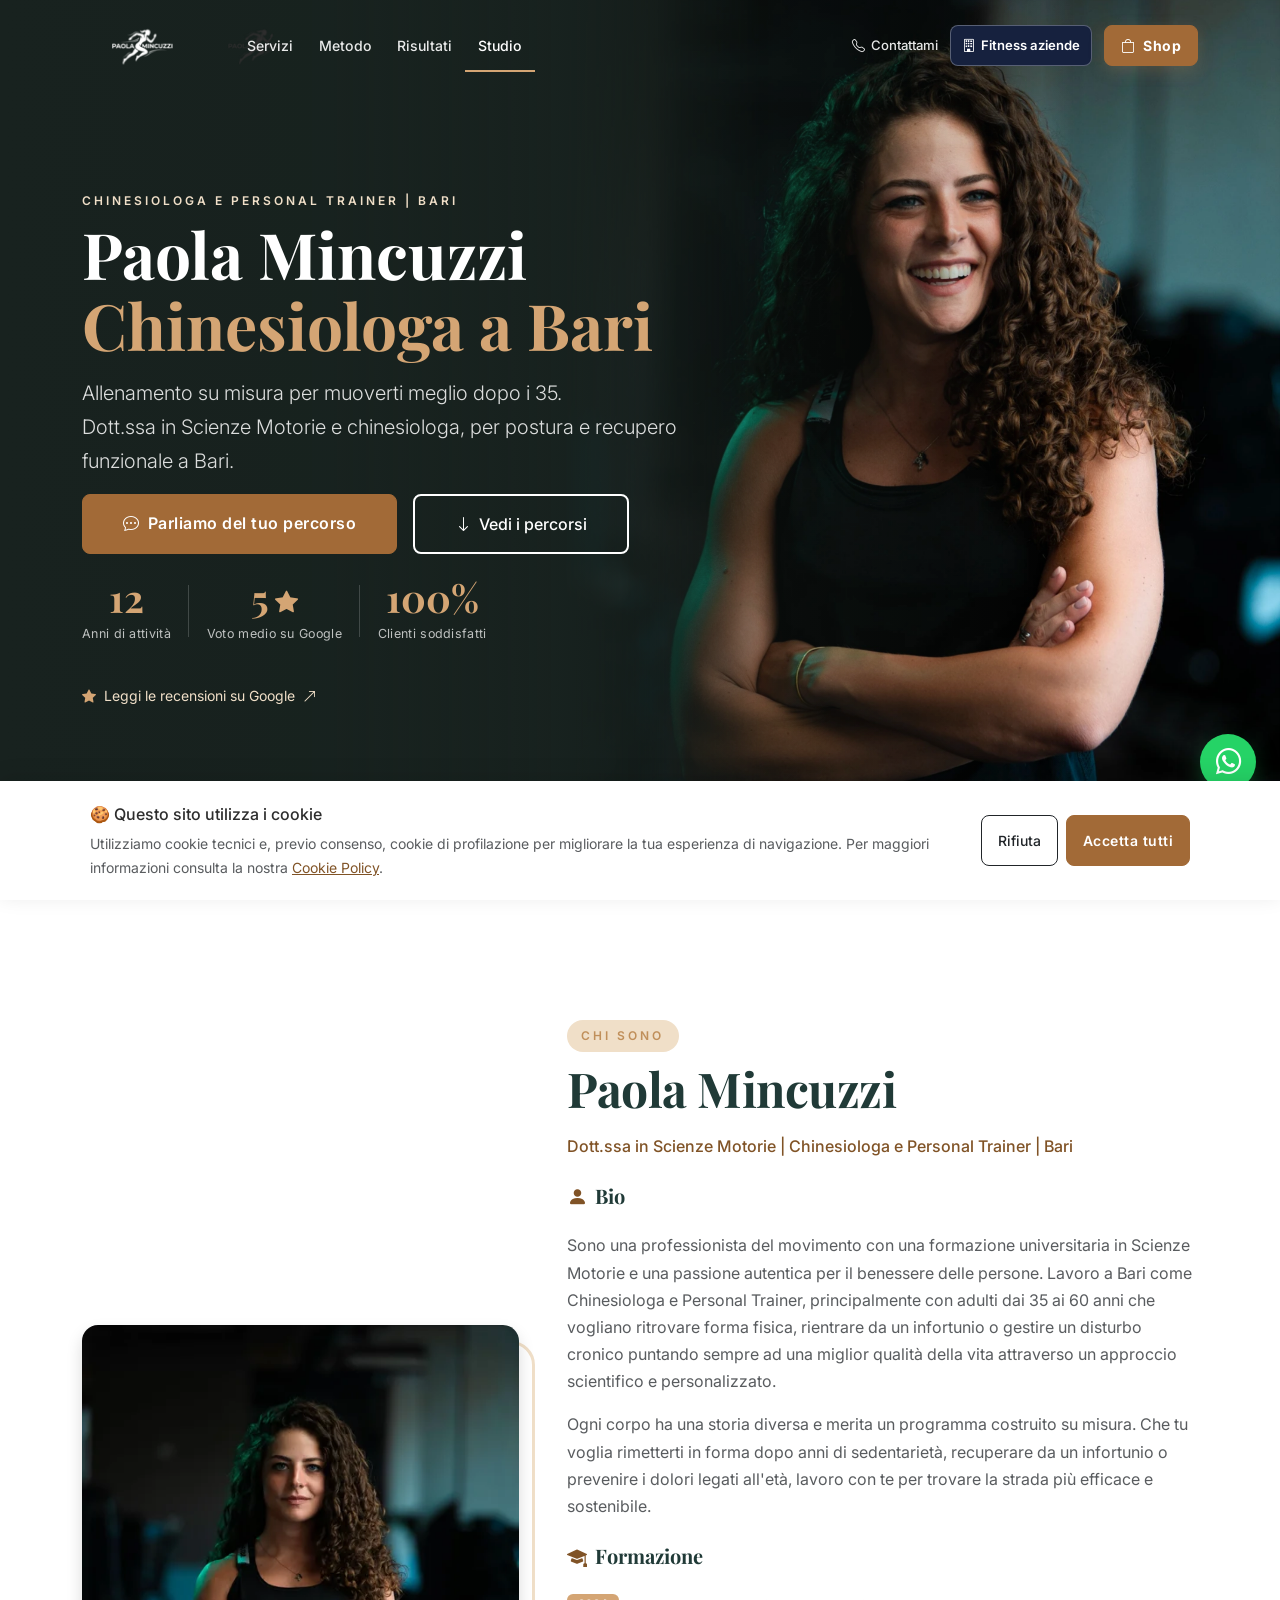
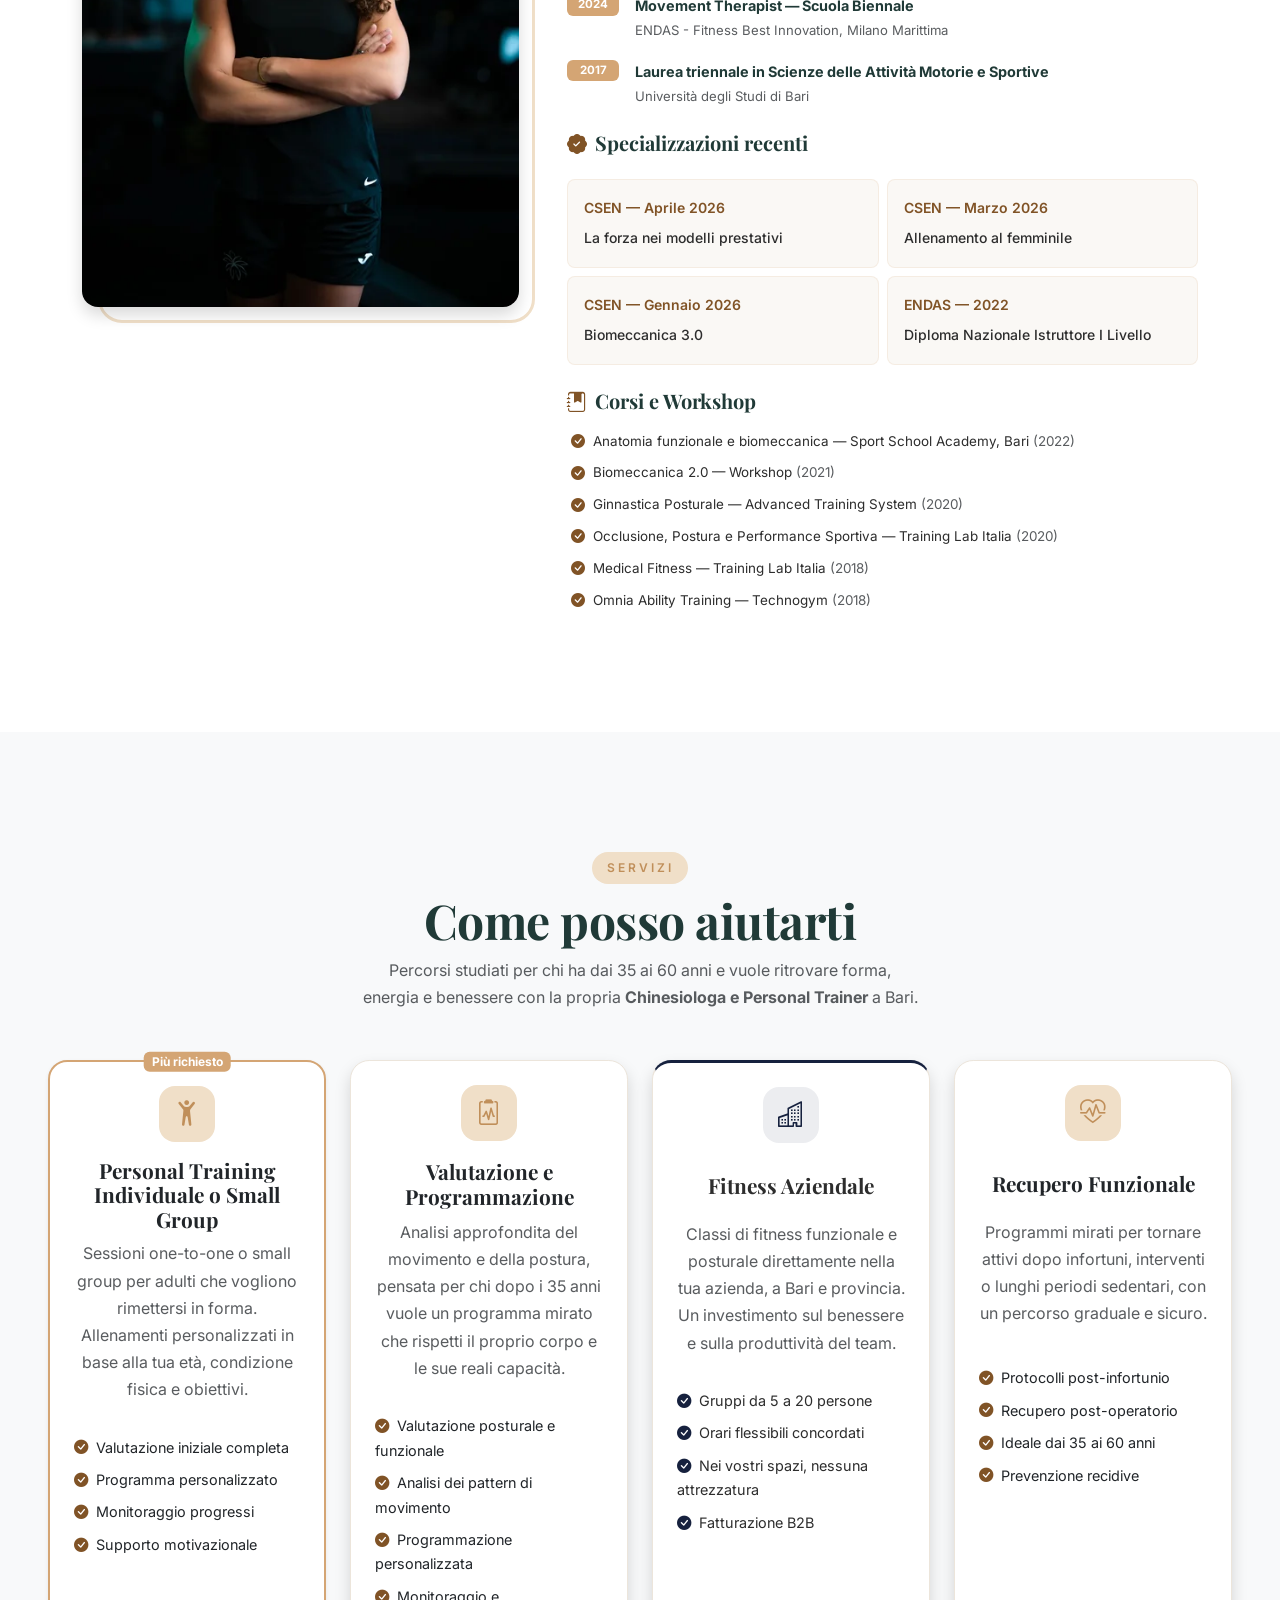
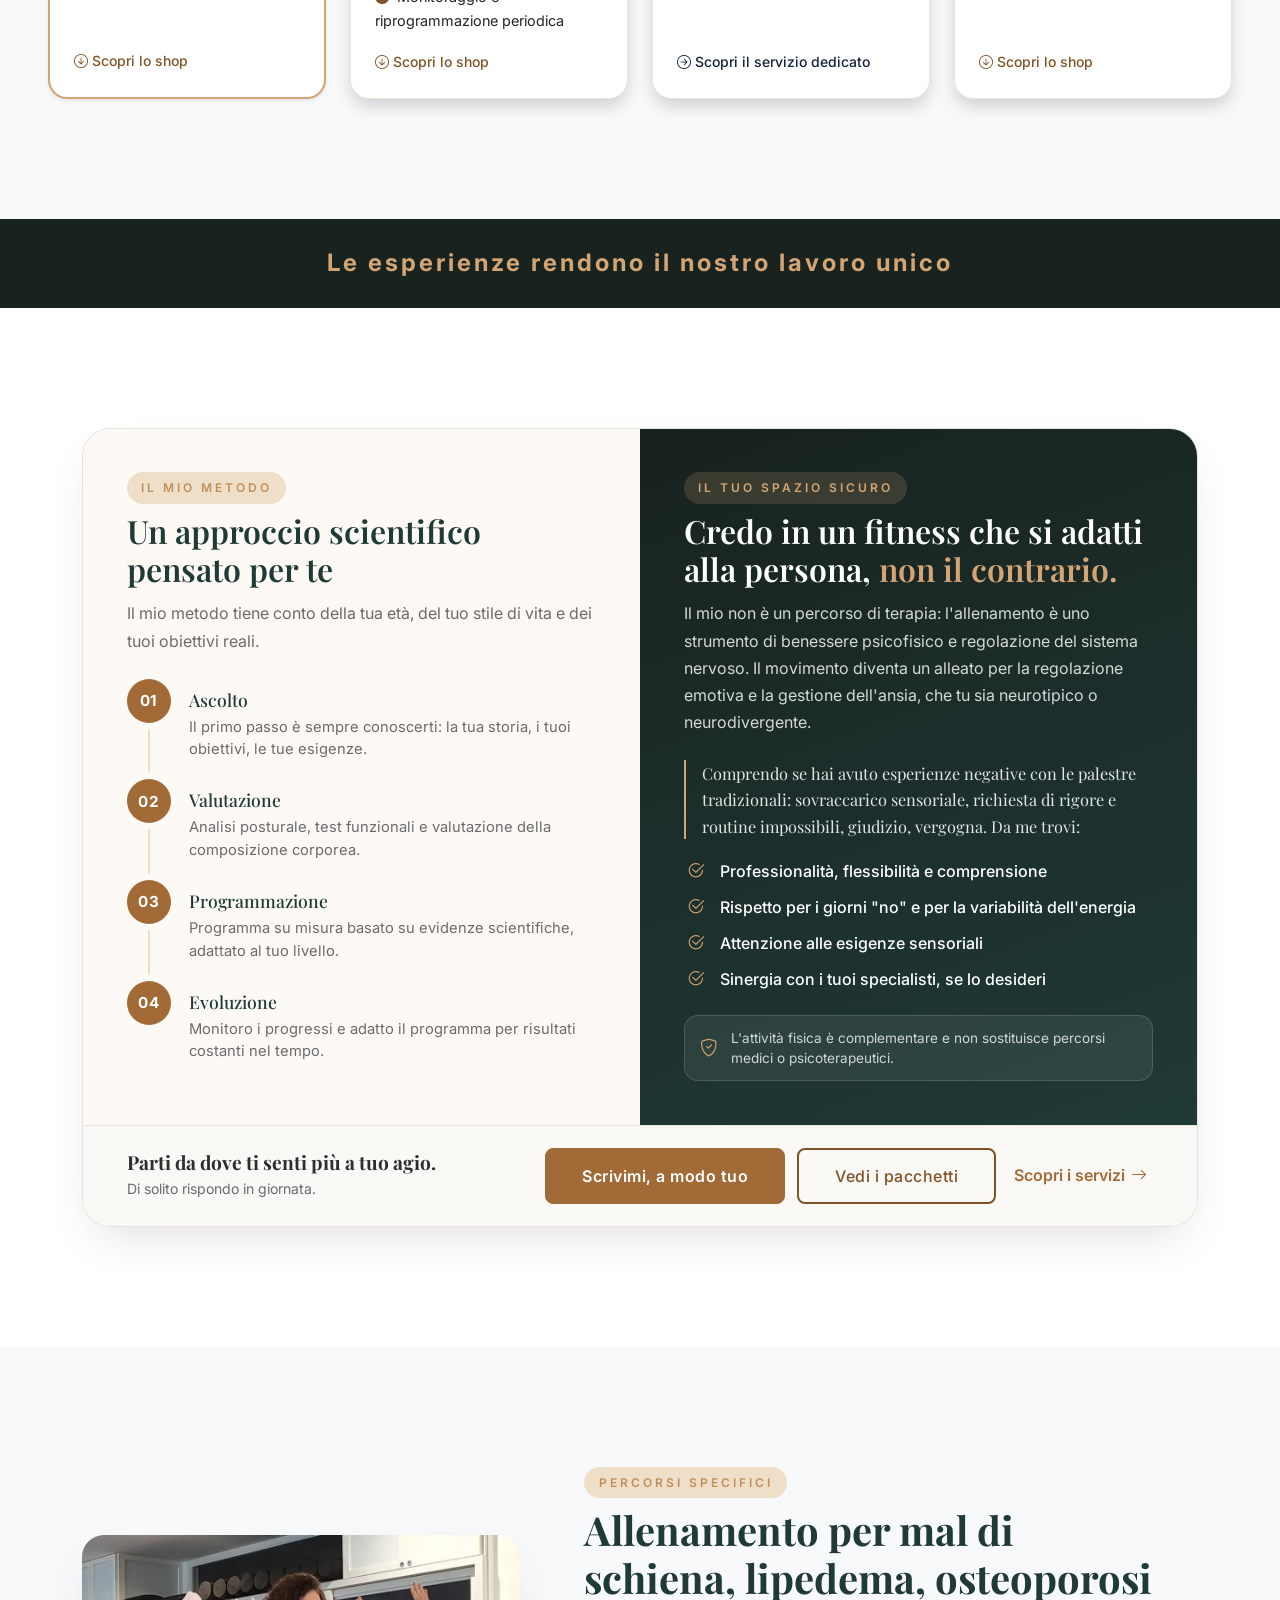
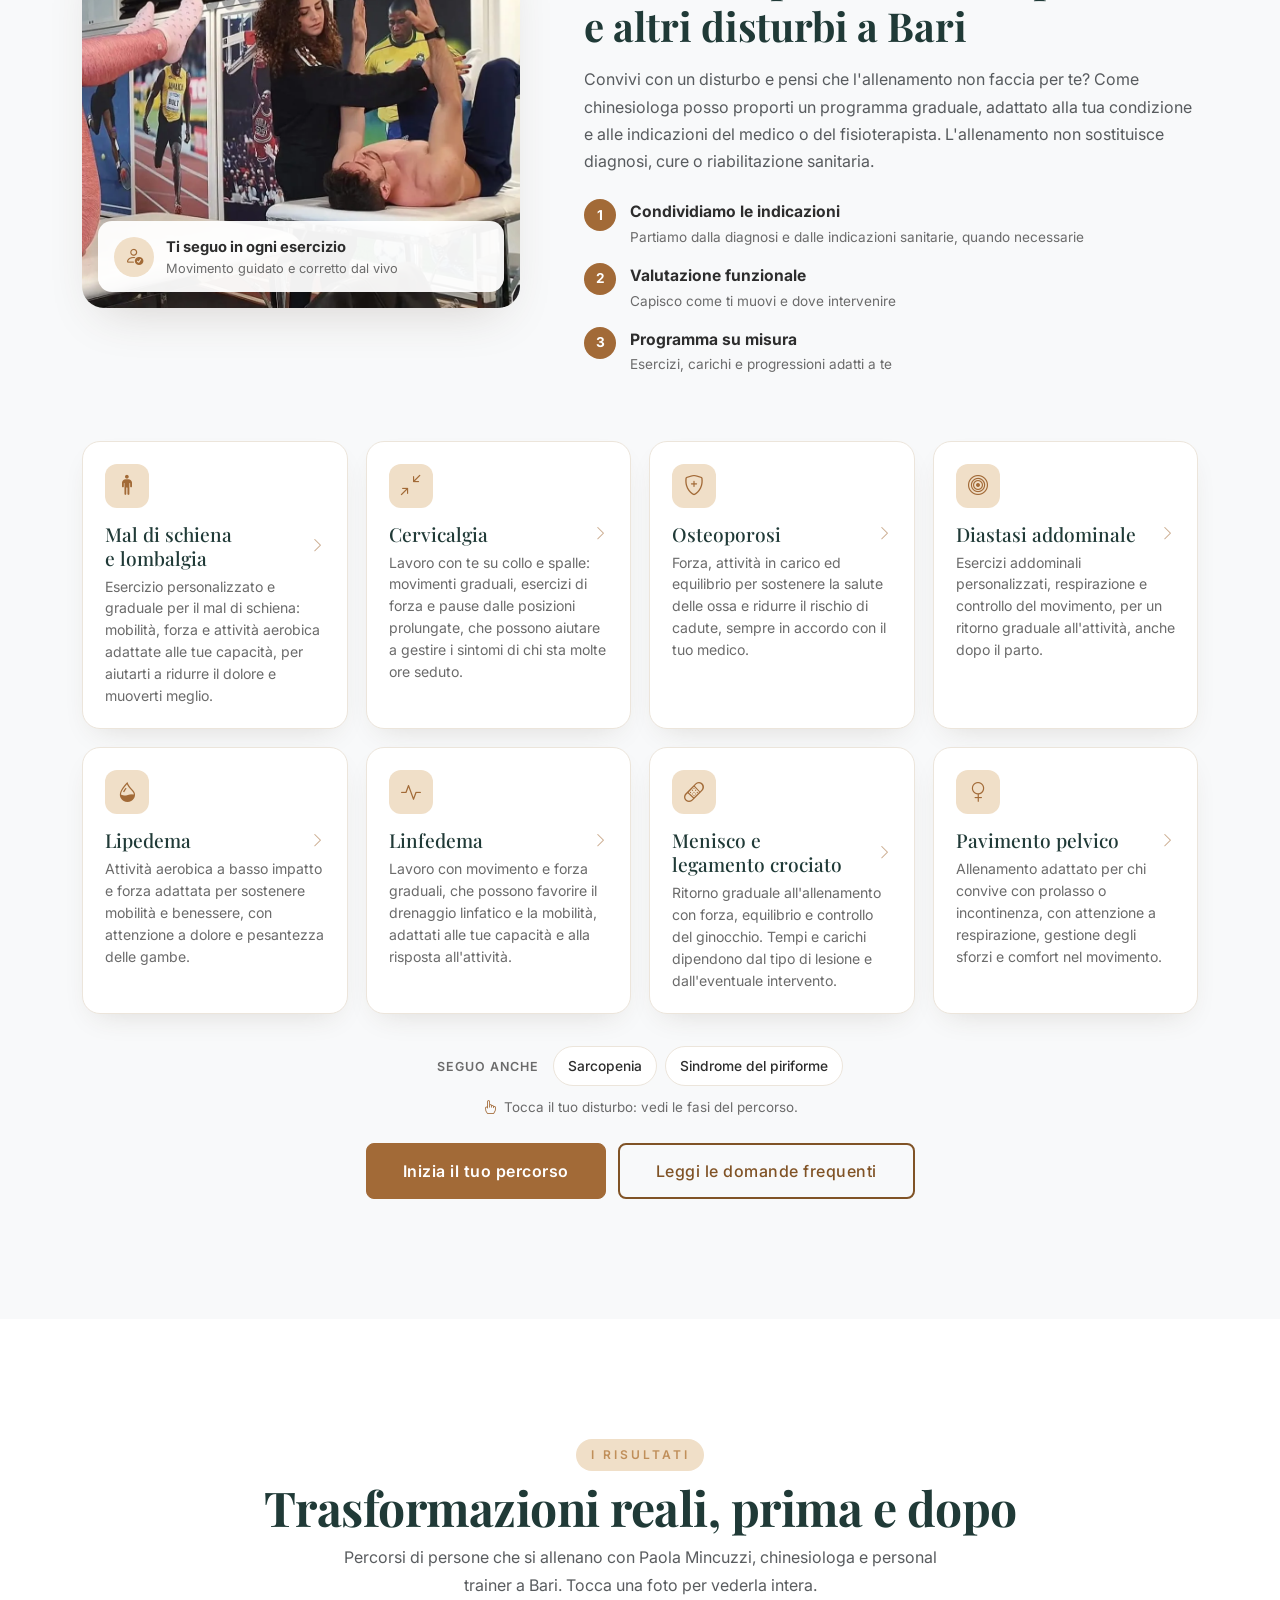
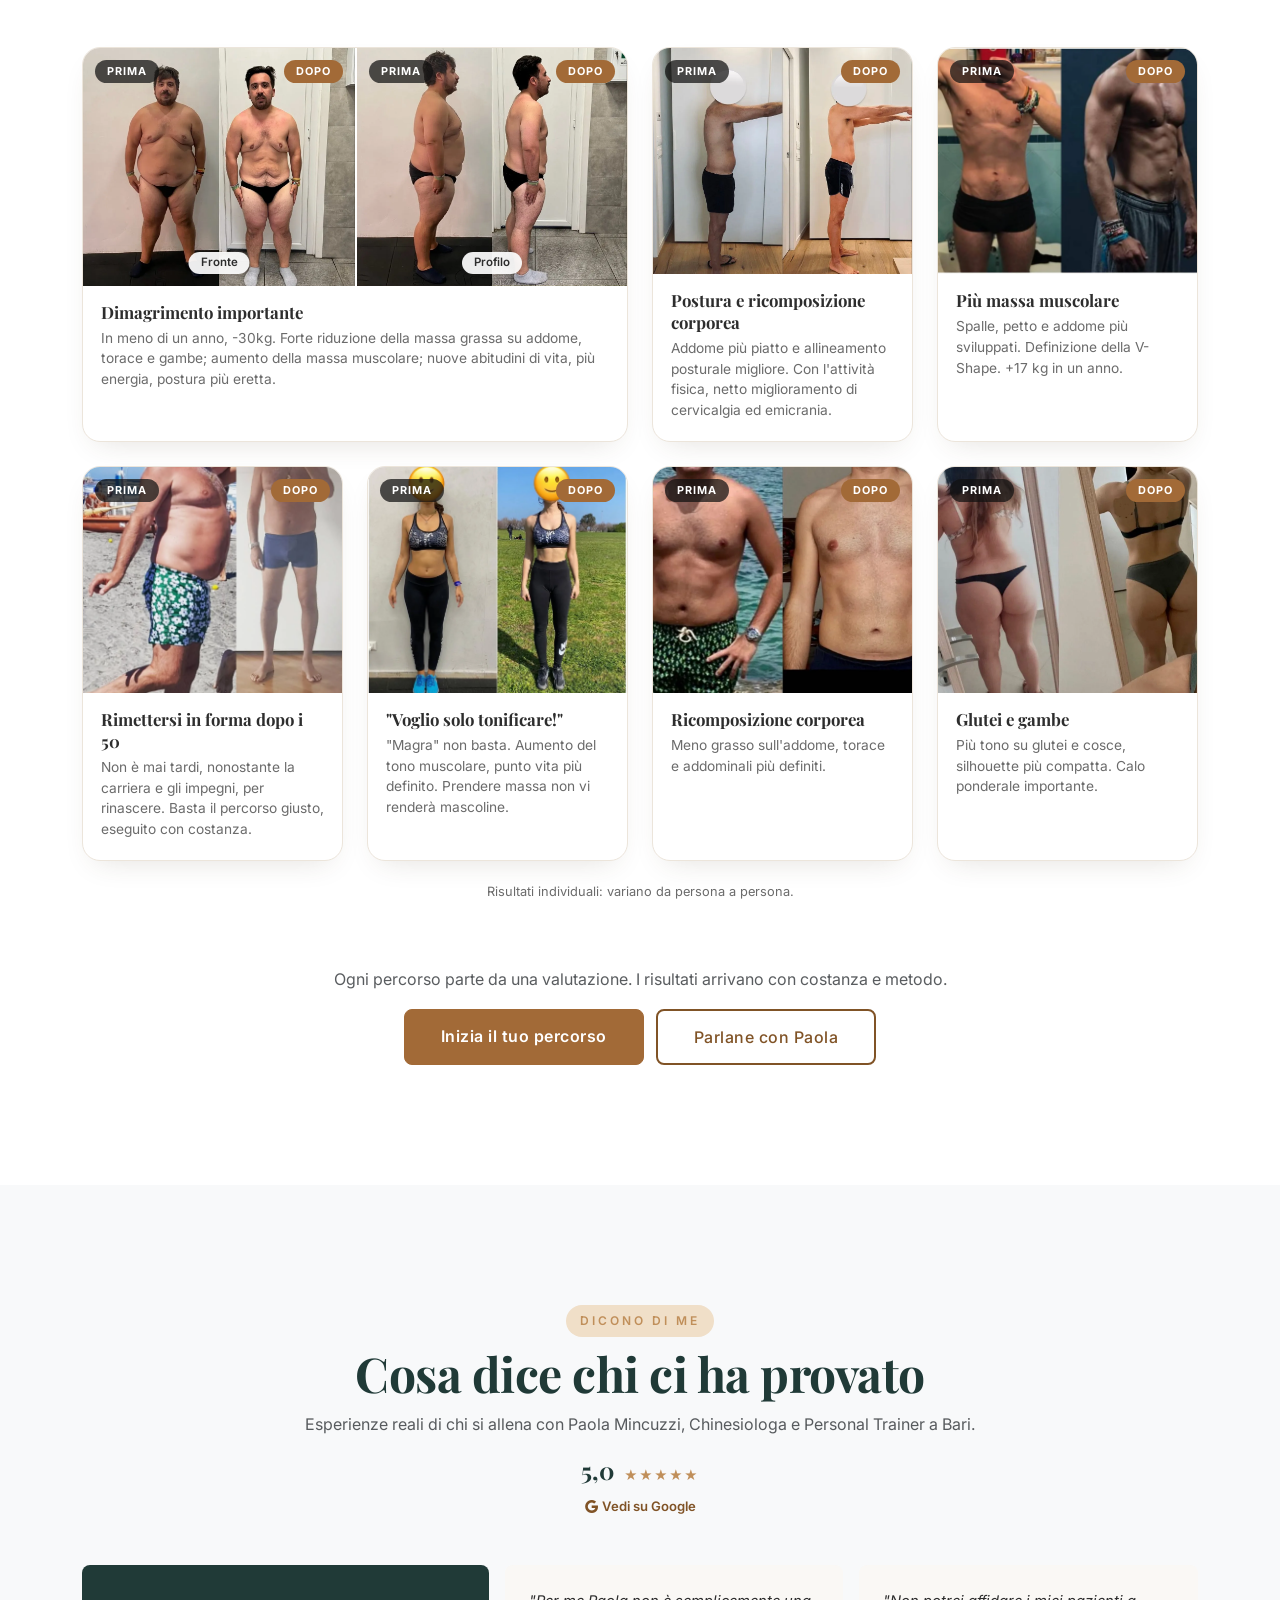
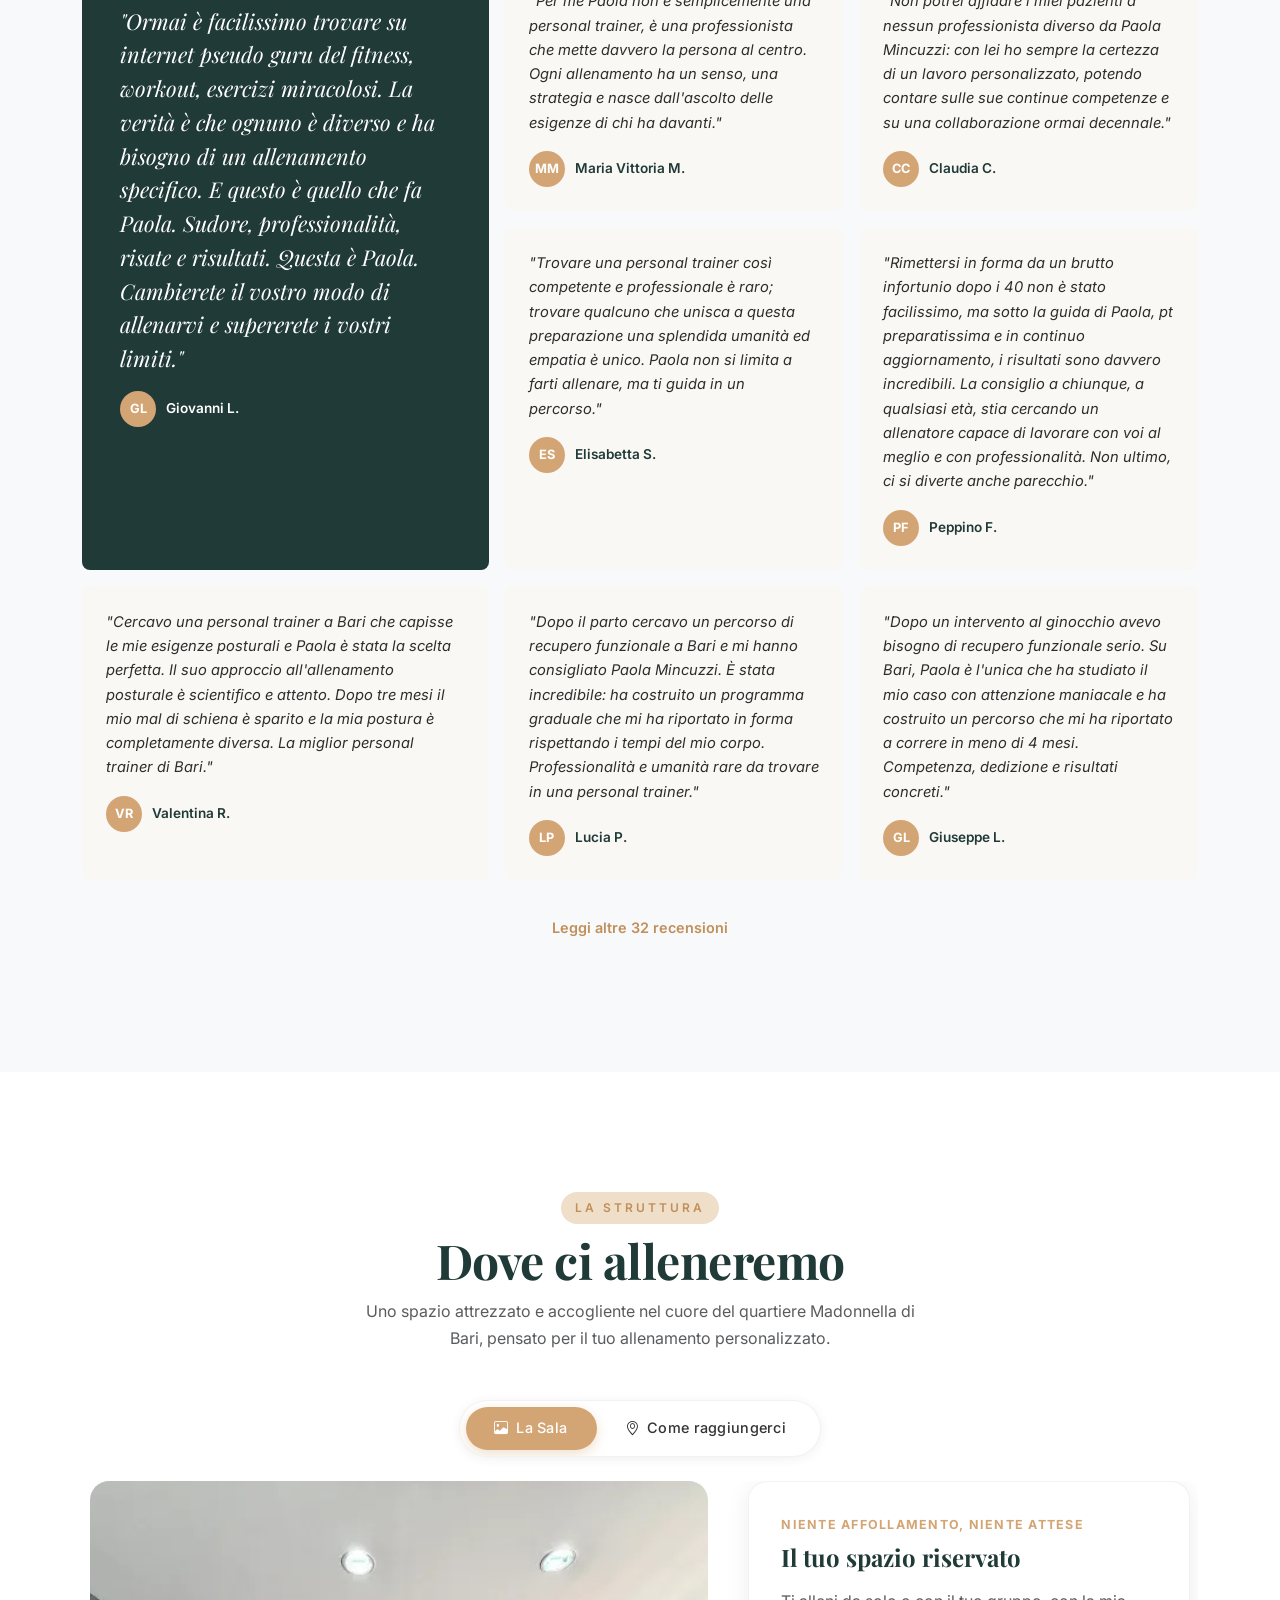
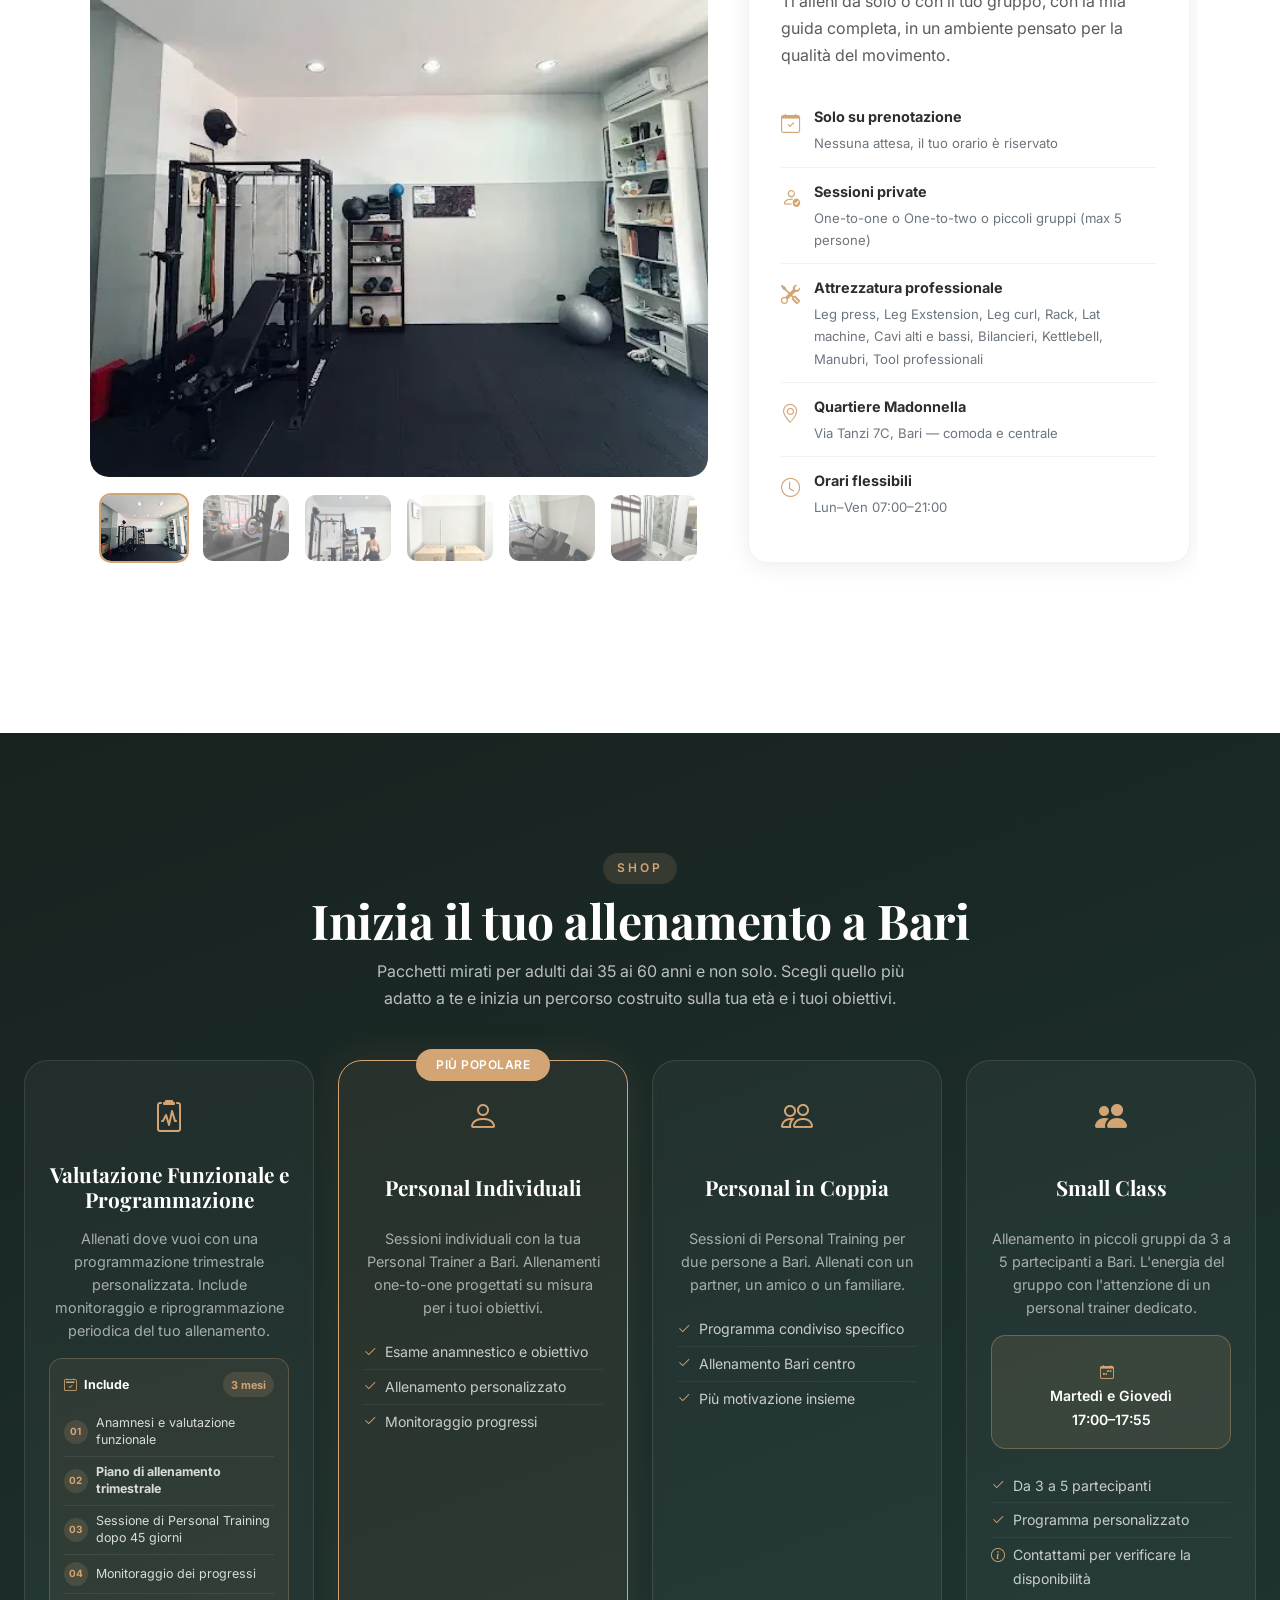
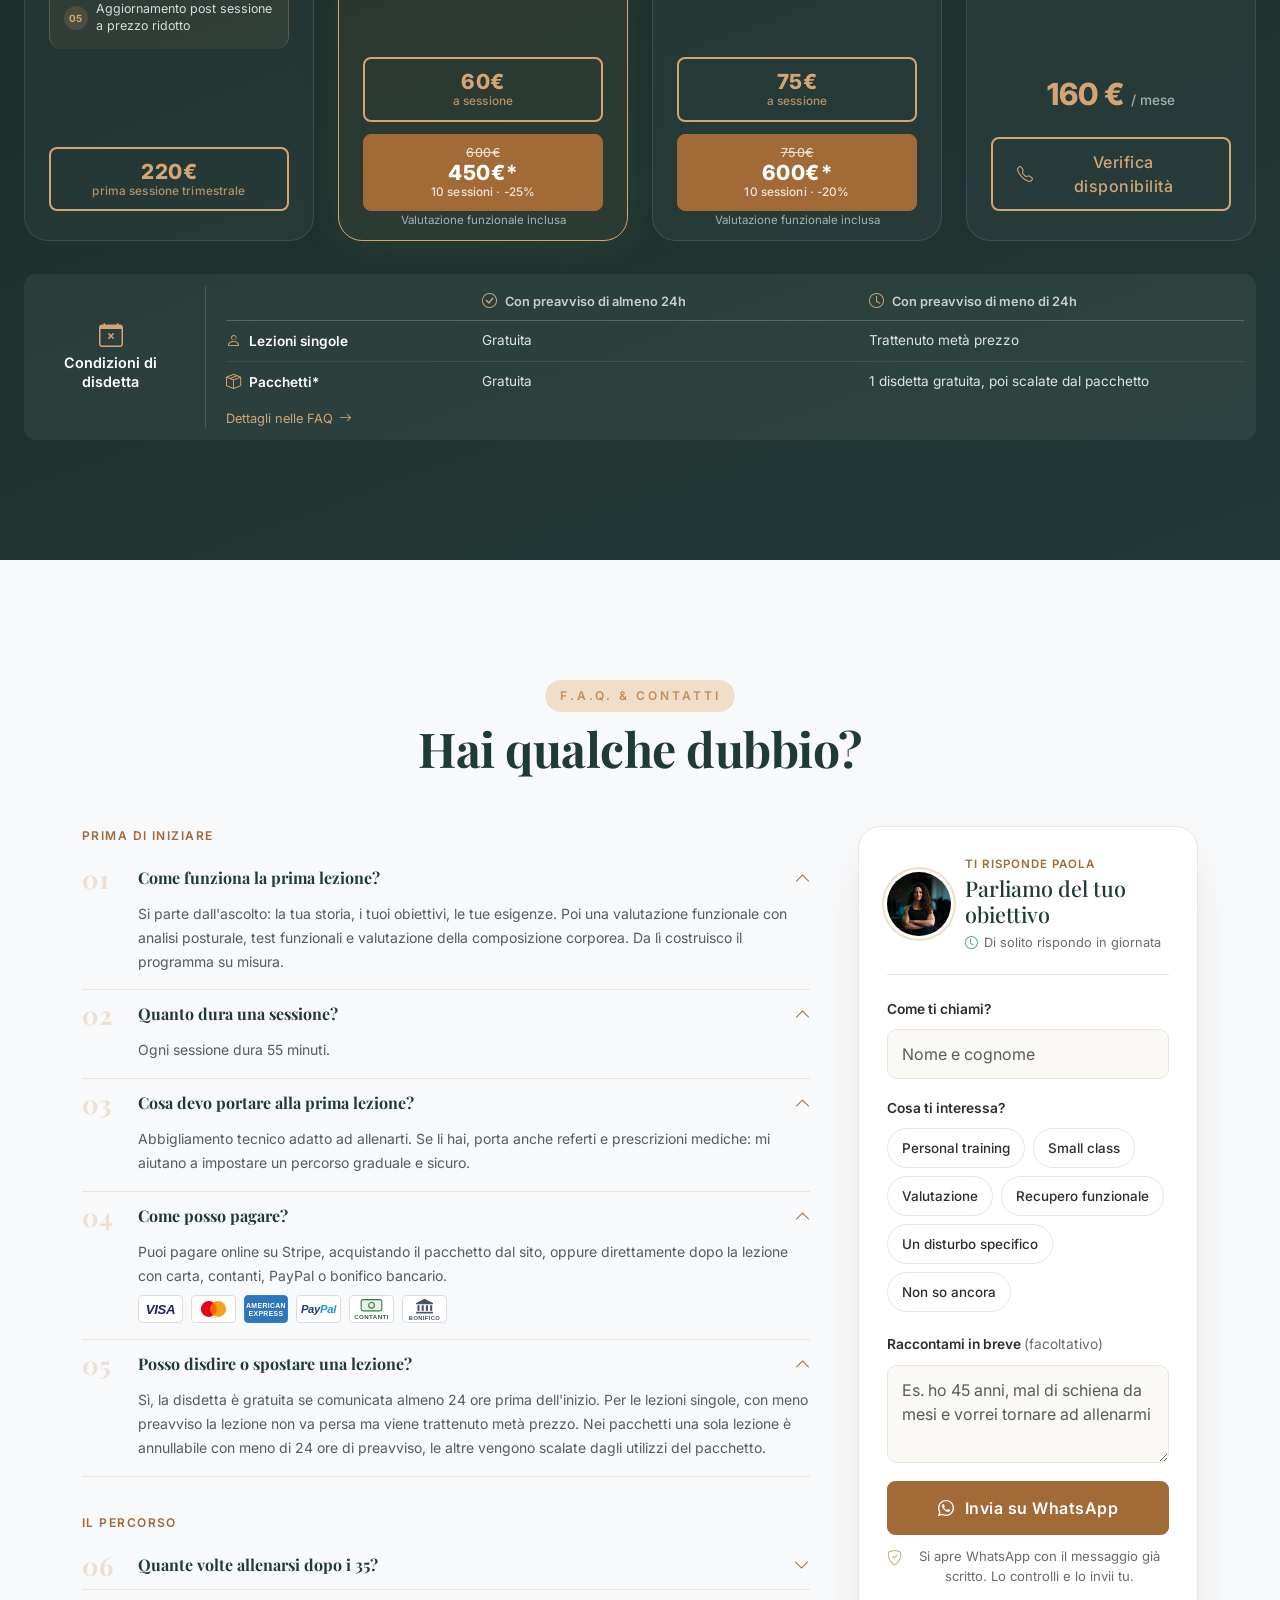
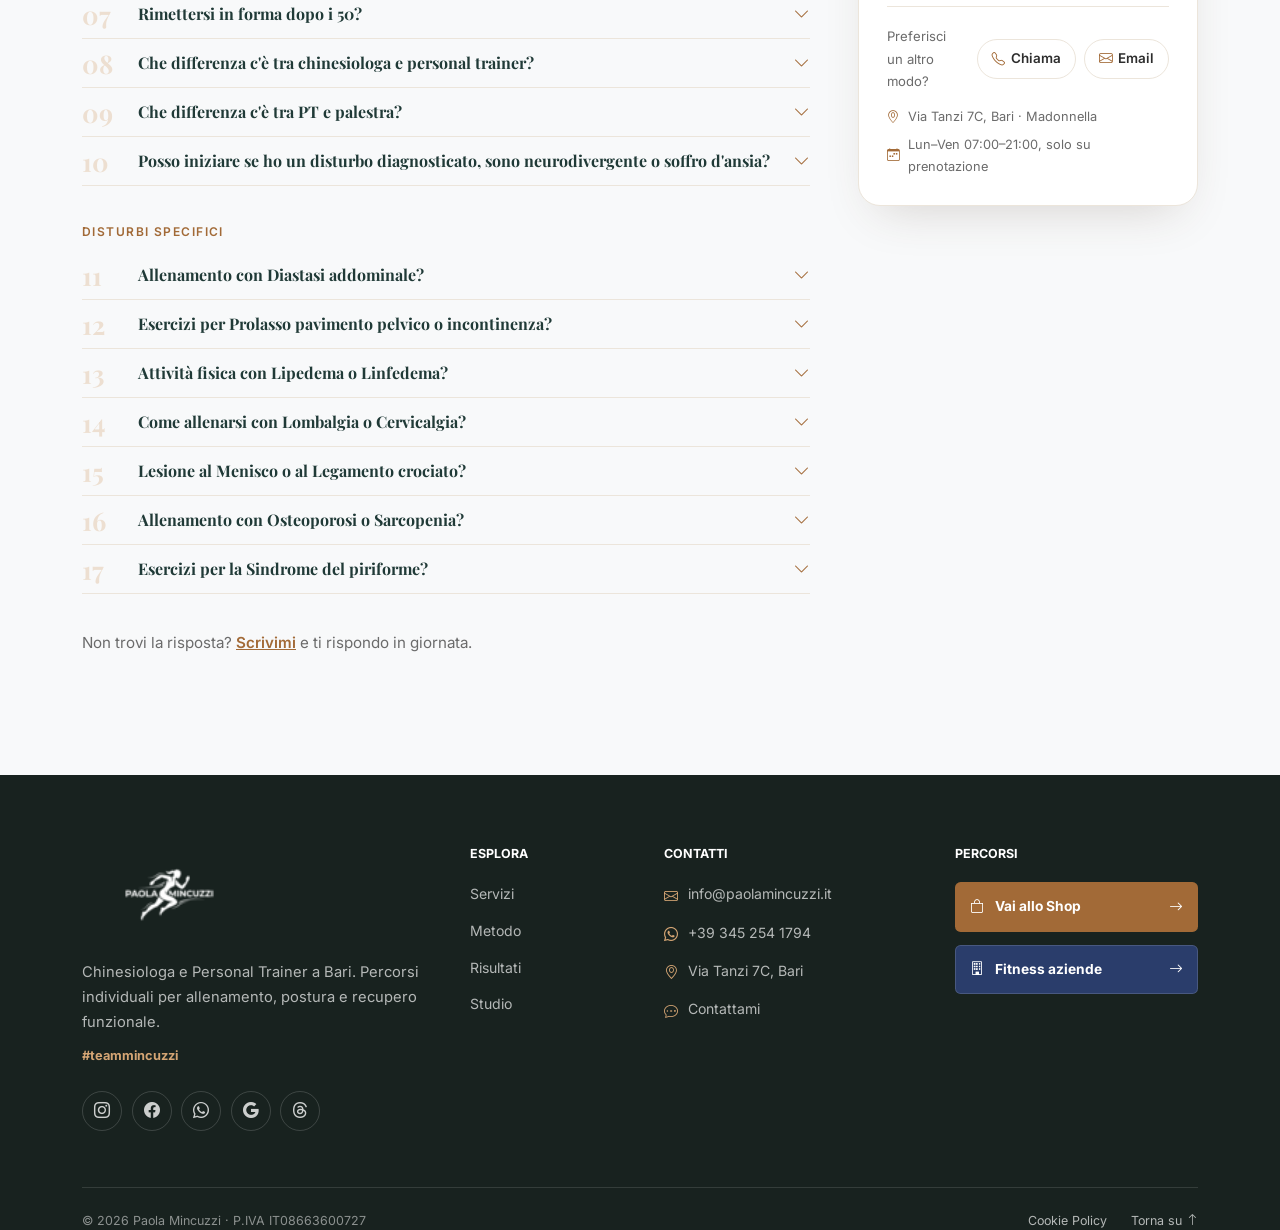
==== index.html @ e2a0f95b "disd cond" ====
<!DOCTYPE html>
<html lang="it">
<head>
    <meta charset="UTF-8">
    <meta name="viewport" content="width=device-width, initial-scale=1.0">
    <title>Personal Trainer Bari | Chinesiologa Paola Mincuzzi</title>
    <meta name="description" content="Personal trainer a Bari: Paola Mincuzzi, chinesiologa. Allenamento funzionale e posturale dopo i 35 e i 40, recupero funzionale, mal di schiena, lipedema.">
    <meta name="keywords" content="personal trainer Bari, chinesiologa Bari, chinesiologia Bari, PT Bari, Paola Mincuzzi, teammincuzzi, personal training Bari, recupero funzionale Bari, allenamento personalizzato Bari, allenamento dopo i 40 Bari, personal trainer over 40, allenamento posturale Bari, rimettersi in forma dopo i 35, ginnastica posturale Bari, allenamento funzionale over 50, chinesiologa over 40, diastasi addominale Bari, prolasso pavimento pelvico esercizi, lipedema allenamento, allenamento lipedema Bari, linfedema movimento, linfedema esercizi Bari, lombalgia esercizi Bari, mal di schiena esercizi Bari, cervicalgia ginnastica, cervicalgia esercizi Bari, sarcopenia allenamento over 50, osteoporosi esercizi, osteoporosi allenamento Bari, incontinenza urinaria esercizi, sindrome del piriforme esercizi, recupero funzionale diastasi Bari, lesione menisco riabilitazione Bari, lesione crociato recupero funzionale">
    <meta name="author" content="Paola Mincuzzi">
    <meta name="robots" content="index, follow">
    <link rel="canonical" href="https://paolamincuzzi.it/">
    <!-- Open Graph -->
    <meta property="og:title" content="Personal Trainer Bari | Chinesiologa Paola Mincuzzi | #teammincuzzi">
    <meta property="og:description" content="Dott.ssa in Scienze Motorie. Chinesiologa e Personal Trainer a Bari per adulti dai 35 ai 60 anni. Allenamento posturale, chinesiologia e recupero funzionale su misura.">
    <meta property="og:image" content="https://paolamincuzzi.it/images/paola-mincuzzi-og-preview.jpeg">
    <meta property="og:image:width" content="1200">
    <meta property="og:image:height" content="630">
    <meta property="og:image:alt" content="Paola Mincuzzi, ritratto in palestra, chinesiologa e personal trainer a Bari">
    <meta property="og:site_name" content="Paola Mincuzzi Personal Trainer Bari">
    <meta name="twitter:card" content="summary_large_image">
    <meta name="twitter:title" content="Personal Trainer Bari | Chinesiologa Paola Mincuzzi">
    <meta name="twitter:description" content="Allenamento funzionale e posturale a Bari per adulti dopo i 35 e i 40. Recupero funzionale su misura.">
    <meta name="twitter:image" content="https://paolamincuzzi.it/images/paola-mincuzzi-og-preview.jpeg">
    <meta name="twitter:image:alt" content="Paola Mincuzzi, ritratto in palestra, chinesiologa e personal trainer a Bari">
    <meta property="og:type" content="website">
    <meta property="og:locale" content="it_IT">
    <meta property="og:url" content="https://paolamincuzzi.it/">
    <link rel="icon" type="image/png" sizes="48x48" href="images/favicon-48.png">
    <link rel="icon" type="image/png" sizes="32x32" href="images/favicon-32.png">
    <link rel="icon" type="image/png" sizes="192x192" href="images/logo-icon.png">
    <link rel="apple-touch-icon" sizes="180x180" href="images/apple-touch-icon.png">
    <link rel="preconnect" href="https://fonts.googleapis.com">
    <link rel="preconnect" href="https://fonts.gstatic.com" crossorigin>
    <link rel="preconnect" href="https://cdn.jsdelivr.net" crossorigin>
    <link rel="preload" as="image" href="images/hero-personal-training-bari.webp" fetchpriority="high">
    <link rel="stylesheet" href="https://cdn.jsdelivr.net/npm/bootstrap@5.3.3/dist/css/bootstrap.min.css">
    <link rel="stylesheet" href="styles.min.css?v=fbb7ffe6b4">
    <link rel="stylesheet" href="https://cdn.jsdelivr.net/npm/bootstrap-icons@1.11.3/font/bootstrap-icons.min.css" media="print" onload="this.media='all'">
    <link rel="stylesheet" href="https://fonts.googleapis.com/css2?family=Playfair+Display:wght@400;600;700&family=Inter:wght@300;400;500;600&display=swap" media="print" onload="this.media='all'">
    <noscript>
        <link rel="stylesheet" href="https://cdn.jsdelivr.net/npm/bootstrap-icons@1.11.3/font/bootstrap-icons.min.css">
        <link rel="stylesheet" href="https://fonts.googleapis.com/css2?family=Playfair+Display:wght@400;600;700&family=Inter:wght@300;400;500;600&display=swap">
    </noscript>
    <!-- Preloader inline styles (loads before external CSS) -->
    <style>
        .preloader{position:fixed;inset:0;z-index:99999;background:#111;display:flex;align-items:center;justify-content:center;transition:opacity .5s ease,visibility .5s ease}
        .preloader.hidden{opacity:0;visibility:hidden}
        .preloader-content{text-align:center}
        .preloader-logo{font-family:'Georgia',serif;font-size:4rem;font-weight:700;color:#fff;letter-spacing:4px;margin-bottom:1.5rem;animation:preloaderPulse 1.5s ease-in-out infinite}
        .preloader-bar{width:120px;height:3px;background:rgba(255,255,255,.15);border-radius:3px;margin:0 auto 1rem;overflow:hidden}
        .preloader-bar-fill{width:40%;height:100%;background:#d4a574;border-radius:3px;animation:preloaderSlide .8s ease-in-out infinite}
        .preloader-text{font-family:'Helvetica Neue',Arial,sans-serif;font-size:.7rem;font-weight:300;letter-spacing:4px;color:rgba(255,255,255,.5);margin:0}
        @keyframes preloaderPulse{0%,100%{opacity:1}50%{opacity:.6}}
        @keyframes preloaderSlide{0%{transform:translateX(-150%)}100%{transform:translateX(250%)}}
    </style>
    <!-- Structured Data JSON-LD -->
    <script type="application/ld+json">
    {
        "@context": "https://schema.org",
        "@type": "HealthAndBeautyBusiness",
        "@id": "https://paolamincuzzi.it/#business",
        "name": "Paola Mincuzzi Chinesiologa e Personal Trainer",
        "alternateName": ["Paola Mincuzzi Personal Trainer Bari", "#teammincuzzi"],
        "logo": "https://paolamincuzzi.it/images/logo.png",
        "founder": {"@id": "https://paolamincuzzi.it/#paola"},
        "employee": {"@id": "https://paolamincuzzi.it/#paola"},
        "areaServed": [
            {"@type": "City", "name": "Bari"},
            {"@type": "AdministrativeArea", "name": "Città Metropolitana di Bari"}
        ],
        "knowsAbout": ["Personal trainer Bari", "Allenamento funzionale", "Allenamento posturale", "Allenamento dopo i 40", "Recupero funzionale", "Lipedema", "Osteoporosi", "Diastasi addominale", "Mal di schiena"],
        "hasOfferCatalog": {
            "@type": "OfferCatalog",
            "name": "Servizi di personal training e chinesiologia a Bari",
            "itemListElement": [
                {"@type": "Offer", "itemOffered": {"@type": "Service", "name": "Personal training individuale a Bari", "serviceType": "Personal Training"}},
                {"@type": "Offer", "itemOffered": {"@type": "Service", "name": "Allenamento posturale a Bari", "serviceType": "Allenamento posturale"}},
                {"@type": "Offer", "itemOffered": {"@type": "Service", "name": "Allenamento funzionale over 40 a Bari", "serviceType": "Allenamento funzionale"}},
                {"@type": "Offer", "itemOffered": {"@type": "Service", "name": "Valutazione funzionale e posturale", "serviceType": "Valutazione funzionale"}},
                {"@type": "Offer", "itemOffered": {"@type": "Service", "name": "Recupero funzionale", "serviceType": "Recupero funzionale"}},
                {"@type": "Offer", "itemOffered": {"@type": "Service", "name": "Fitness aziendale a Bari", "serviceType": "Fitness aziendale", "url": "https://paolamincuzzi.it/fitness-aziendale/"}}
            ]
        },
        "description": "Chinesiologa e Personal Trainer a Bari specializzata in allenamento per adulti dai 35 ai 60 anni. Dott.ssa in Scienze Motorie. Personal Training individuale, allenamento posturale, chinesiologia e recupero funzionale.",
        "url": "https://paolamincuzzi.it",
        "telephone": "+393452541794",
        "email": "info@paolamincuzzi.it",
        "image": "https://paolamincuzzi.it/images/paola-mincuzzi-pt-bari.webp",
        "priceRange": "€€",
        "currenciesAccepted": "EUR",
        "paymentAccepted": "Carta di credito, Bonifico bancario, Stripe",
        "openingHoursSpecification": [
            {
                "@type": "OpeningHoursSpecification",
                "dayOfWeek": ["Monday", "Tuesday", "Wednesday", "Thursday", "Friday"],
                "opens": "07:00",
                "closes": "21:00"
            },
            {
                "@type": "OpeningHoursSpecification",
                "dayOfWeek": "Saturday",
                "opens": "08:00",
                "closes": "13:00"
            }
        ],
        "address": {
            "@type": "PostalAddress",
            "streetAddress": "Via Tanzi 7C",
            "postalCode": "70121",
            "addressLocality": "Bari",
            "addressRegion": "BA",
            "addressCountry": "IT"
        },
        "geo": {
            "@type": "GeoCoordinates",
            "latitude": "41.1255",
            "longitude": "16.871"
        },
        "sameAs": [
            "https://www.instagram.com/paolagaiamincuzzi",
            "https://www.facebook.com/PaolaMincuzziPersonalTrainer",
            "https://www.threads.com/@paolagaiamincuzzi"
        ],
        "aggregateRating": {
            "@type": "AggregateRating",
            "ratingValue": "5",
            "reviewCount": "40"
        }
    }
    </script>
    <!-- WebSite Schema (entità principale per i sitelink) -->
    <script type="application/ld+json">
    {
        "@context": "https://schema.org",
        "@type": "WebSite",
        "@id": "https://paolamincuzzi.it/#website",
        "name": "Paola Mincuzzi Chinesiologa e Personal Trainer Bari",
        "url": "https://paolamincuzzi.it/",
        "inLanguage": "it-IT",
        "publisher": {
            "@type": "Person",
            "name": "Paola Mincuzzi"
        },
        "hasPart": [
            {
                "@type": "WebPage",
                "name": "Fitness Aziendale",
                "description": "Fitness aziendale in loco a Bari e provincia: classi di allenamento funzionale e ginnastica posturale per il benessere dei dipendenti.",
                "url": "https://paolamincuzzi.it/fitness-aziendale/"
            },
            {
                "@type": "WebPage",
                "name": "Servizi",
                "description": "Personal training, valutazione funzionale e recupero funzionale a Bari.",
                "url": "https://paolamincuzzi.it/#servizi"
            },
            {
                "@type": "WebPage",
                "name": "Shop",
                "description": "Pacchetti di allenamento personalizzato acquistabili online.",
                "url": "https://paolamincuzzi.it/#shop"
            }
        ]
    }
    </script>
    <script type="application/ld+json">
    {
        "@context": "https://schema.org",
        "@type": "SiteNavigationElement",
        "name": ["Chi Sono", "Servizi", "Metodo", "Percorsi specifici", "Risultati", "Dicono di me", "Struttura", "Shop", "Fitness Aziendale", "F.A.Q.", "Contatti"],
        "url": [
            "https://paolamincuzzi.it/#chi-sono",
            "https://paolamincuzzi.it/#servizi",
            "https://paolamincuzzi.it/#metodo",
            "https://paolamincuzzi.it/#percorsi-specifici",
            "https://paolamincuzzi.it/#galleria",
            "https://paolamincuzzi.it/#risultati",
            "https://paolamincuzzi.it/#struttura",
            "https://paolamincuzzi.it/#shop",
            "https://paolamincuzzi.it/fitness-aziendale/",
            "https://paolamincuzzi.it/#faq",
            "https://paolamincuzzi.it/#contatti"
        ]
    }
    </script>
    <!-- Person Schema -->
    <script type="application/ld+json">
    {
        "@context": "https://schema.org",
        "@type": "Person",
        "@id": "https://paolamincuzzi.it/#paola",
        "name": "Paola Mincuzzi",
        "worksFor": {"@id": "https://paolamincuzzi.it/#business"},
        "jobTitle": "Chinesiologa e Personal Trainer",
        "description": "Dott.ssa in Scienze Motorie, Chinesiologa e Personal Trainer specializzata in allenamento personalizzato per adulti 35-60 anni a Bari.",
        "url": "https://paolamincuzzi.it",
        "image": "https://paolamincuzzi.it/images/paola-mincuzzi-pt-bari.webp",
        "telephone": "+393452541794",
        "email": "info@paolamincuzzi.it",
        "alumniOf": {
            "@type": "CollegeOrUniversity",
            "name": "Università degli Studi di Bari"
        },
        "hasCredential": [
            {
                "@type": "EducationalOccupationalCredential",
                "name": "Laurea in Scienze delle Attività Motorie e Sportive",
                "credentialCategory": "degree"
            },
            {
                "@type": "EducationalOccupationalCredential",
                "name": "Movement Therapist — Scuola Biennale ENDAS",
                "credentialCategory": "certificate"
            }
        ],
        "knowsAbout": ["Personal Training", "Chinesiologia", "Allenamento Posturale", "Recupero Funzionale", "Allenamento Funzionale", "Allenamento over 40", "Lipedema", "Osteoporosi", "Diastasi addominale"],
        "workLocation": {
            "@type": "Place",
            "name": "Studio Chinesiologa e Personal Trainer Bari",
            "address": {
                "@type": "PostalAddress",
                "streetAddress": "Via Tanzi 7C",
                "postalCode": "70121",
                "addressLocality": "Bari",
                "addressRegion": "BA",
                "addressCountry": "IT"
            }
        },
        "sameAs": [
            "https://www.instagram.com/paolagaiamincuzzi",
            "https://www.facebook.com/PaolaMincuzziPersonalTrainer",
            "https://www.threads.com/@paolagaiamincuzzi"
        ]
    }
    </script>
    <!-- Service Schema -->
    <script type="application/ld+json">
    {
        "@context": "https://schema.org",
        "@type": "ItemList",
        "itemListElement": [
            {
                "@type": "Service",
                "position": 1,
                "name": "Personal Training Individuale",
                "description": "Sessioni one-to-one personalizzate per adulti 35-60 anni a Bari. Programma su misura con monitoraggio progressi.",
                "provider": {"@type": "Person", "name": "Paola Mincuzzi"},
                "areaServed": {"@type": "City", "name": "Bari"},
                "serviceType": "Personal Training"
            },
            {
                "@type": "Service",
                "position": 2,
                "name": "Valutazione Funzionale e Programmazione",
                "description": "Analisi posturale e funzionale completa con programmazione trimestrale personalizzata a Bari.",
                "provider": {"@type": "Person", "name": "Paola Mincuzzi"},
                "areaServed": {"@type": "City", "name": "Bari"},
                "serviceType": "Valutazione Funzionale"
            },
            {
                "@type": "Service",
                "position": 3,
                "name": "Recupero Funzionale",
                "description": "Percorsi di recupero post-infortunio e riatletizzazione per adulti dai 35 ai 60 anni a Bari.",
                "provider": {"@type": "Person", "name": "Paola Mincuzzi"},
                "areaServed": {"@type": "City", "name": "Bari"},
                "serviceType": "Recupero Funzionale"
            },
            {
                "@type": "Service",
                "position": 4,
                "name": "Allenamento per mal di schiena, lipedema, osteoporosi e disturbi specifici",
                "description": "Percorsi di allenamento graduali a Bari per mal di schiena e lombalgia, cervicalgia, osteoporosi, diastasi addominale, lipedema, linfedema, menisco e crociato, pavimento pelvico, sarcopenia e sindrome del piriforme, in accordo con le indicazioni del medico.",
                "provider": {"@type": "Person", "name": "Paola Mincuzzi"},
                "areaServed": {"@type": "City", "name": "Bari"},
                "serviceType": "Chinesiologia",
                "url": "https://paolamincuzzi.it/#percorsi-specifici"
            },
            {
                "@type": "Service",
                "position": 5,
                "name": "Fitness Aziendale",
                "description": "Classi di fitness funzionale e ginnastica posturale direttamente in azienda a Bari e provincia, per il benessere e la produttività dei dipendenti.",
                "provider": {"@type": "Person", "name": "Paola Mincuzzi"},
                "areaServed": {"@type": "City", "name": "Bari"},
                "serviceType": "Fitness Aziendale",
                "url": "https://paolamincuzzi.it/fitness-aziendale/"
            }
        ]
    }
    </script>
    <!-- FAQ Schema -->
    <script type="application/ld+json">
    {
        "@context": "https://schema.org",
        "@type": "FAQPage",
        "mainEntity": [
            {
                "@type": "Question",
                "name": "Come funziona la prima lezione?",
                "acceptedAnswer": {
                    "@type": "Answer",
                    "text": "Si parte dall'ascolto: la tua storia, i tuoi obiettivi, le tue esigenze. Poi una valutazione funzionale con analisi posturale, test funzionali e valutazione della composizione corporea. Da lì costruisco il programma su misura."
                }
            },
            {
                "@type": "Question",
                "name": "Quanto dura una sessione?",
                "acceptedAnswer": {
                    "@type": "Answer",
                    "text": "Ogni sessione dura 55 minuti."
                }
            },
            {
                "@type": "Question",
                "name": "Cosa devo portare alla prima lezione?",
                "acceptedAnswer": {
                    "@type": "Answer",
                    "text": "Abbigliamento tecnico adatto ad allenarti. Se li hai, porta anche referti e prescrizioni mediche: mi aiutano a impostare un percorso graduale e sicuro."
                }
            },
            {
                "@type": "Question",
                "name": "Come posso pagare?",
                "acceptedAnswer": {
                    "@type": "Answer",
                    "text": "Puoi pagare online su Stripe, acquistando il pacchetto dal sito, oppure direttamente dopo la lezione con carta, contanti, PayPal o bonifico bancario."
                }
            },
            {
                "@type": "Question",
                "name": "Posso disdire o spostare una lezione?",
                "acceptedAnswer": {
                    "@type": "Answer",
                    "text": "Sì, la disdetta è gratuita se comunicata almeno 24 ore prima dell'inizio. Per le lezioni singole, con meno preavviso la lezione non va persa ma viene trattenuto metà prezzo. Nei pacchetti una sola lezione è annullabile con meno di 24 ore di preavviso, le altre vengono scalate dagli utilizzi del pacchetto."
                }
            },
            {
                "@type": "Question",
                "name": "Quante volte allenarsi dopo i 35?",
                "acceptedAnswer": {
                    "@type": "Answer",
                    "text": "Per adulti tra i 35 e i 60 anni, consiglio 2-3 sessioni settimanali. La frequenza viene adattata in base alla tua condizione fisica, ai tuoi obiettivi e al tuo stile di vita."
                }
            },
            {
                "@type": "Question",
                "name": "Rimettersi in forma dopo i 50?",
                "acceptedAnswer": {
                    "@type": "Answer",
                    "text": "Assolutamente sì. Con un programma personalizzato e progressivo, basato su evidenze scientifiche, è possibile migliorare forza, mobilità e composizione corporea a qualsiasi età."
                }
            },
            {
                "@type": "Question",
                "name": "Che differenza c'è tra chinesiologa e personal trainer?",
                "acceptedAnswer": {
                    "@type": "Answer",
                    "text": "La chinesiologa studia il movimento umano a scopo preventivo, adattativo e rieducativo, con una formazione universitaria in Scienze Motorie. Il personal trainer progetta programmi di allenamento per obiettivi specifici. Paola Mincuzzi unisce entrambe le competenze: ogni programma è costruito sulla base di una valutazione chinesiologica approfondita."
                }
            },
            {
                "@type": "Question",
                "name": "Che differenza c'è tra PT e palestra?",
                "acceptedAnswer": {
                    "@type": "Answer",
                    "text": "Il personal training prevede un programma costruito sulle tue esigenze, con supervisione costante. Ogni sessione è progettata per i tuoi obiettivi specifici, riducendo infortuni e massimizzando i risultati."
                }
            },
            {
                "@type": "Question",
                "name": "Posso iniziare se ho un disturbo diagnosticato, sono neurodivergente o soffro d'ansia?",
                "acceptedAnswer": {
                    "@type": "Answer",
                    "text": "Sì. Porta referti e indicazioni del medico o dello specialista: partiamo da una valutazione funzionale e costruisco un percorso graduale e sicuro, in accordo con il tuo percorso medico. Non è un percorso di terapia: rispetto i giorni \"no\", la variabilità dell'energia e le esigenze sensoriali. L'attività fisica è complementare e non sostituisce percorsi medici o psicoterapeutici."
                }
            },
            {
                "@type": "Question",
                "name": "Allenamento con diastasi addominale?",
                "acceptedAnswer": {
                    "@type": "Answer",
                    "text": "L'esercizio può essere personalizzato secondo la valutazione sanitaria, anche dopo il parto. Le prove sono limitate: non esiste un programma universalmente raccomandato né una chiusura garantita della diastasi."
                }
            },
            {
                "@type": "Question",
                "name": "Esercizi per prolasso del pavimento pelvico o incontinenza urinaria?",
                "acceptedAnswer": {
                    "@type": "Answer",
                    "text": "Serve una valutazione sanitaria. Gli esercizi del pavimento pelvico sono supervisionati da un professionista sanitario competente: almeno 3 mesi per incontinenza da sforzo o mista, almeno 4 mesi per alcuni prolassi sintomatici. L'allenamento generale è un supporto adattato, non sostituisce la riabilitazione."
                }
            },
            {
                "@type": "Question",
                "name": "Attività fisica con lipedema o linfedema?",
                "acceptedAnswer": {
                    "@type": "Answer",
                    "text": "L'attività adattata può sostenere mobilità e benessere, ma non cura queste condizioni. Nel linfedema il movimento contribuisce al drenaggio all'interno del piano specialistico, con compressione se prescritta. Nel lipedema si adattano attività aerobica e forza alla tolleranza individuale."
                }
            },
            {
                "@type": "Question",
                "name": "Come allenarsi con lombalgia o cervicalgia?",
                "acceptedAnswer": {
                    "@type": "Answer",
                    "text": "Esercizi personalizzati di forza e mobilità, attività graduale e pause dalle posizioni prolungate possono aiutare dolore e funzione. Non esiste un unico metodo valido per tutti. Sintomi nuovi, persistenti o in peggioramento richiedono un confronto sanitario."
                }
            },
            {
                "@type": "Question",
                "name": "Lesione al Menisco o al legamento crociato?",
                "acceptedAnswer": {
                    "@type": "Answer",
                    "text": "Il ritorno all'allenamento segue le indicazioni di ortopedico e fisioterapista, dopo la riabilitazione quando necessaria. Carichi e progressioni dipendono da lesione ed eventuale intervento. Il ritorno allo sport richiede criteri funzionali e il via libera del team sanitario, non solo il tempo trascorso."
                }
            },
            {
                "@type": "Question",
                "name": "Allenamento con osteoporosi o sarcopenia?",
                "acceptedAnswer": {
                    "@type": "Answer",
                    "text": "La forza progressiva sostiene la funzione muscolare nella sarcopenia. Nell'osteoporosi si associano forza, attività in carico ed equilibrio per sostenere la salute ossea e ridurre le cadute. Carichi e movimenti seguono le indicazioni sanitarie, soprattutto con fratture pregresse; l'esercizio non sostituisce le cure."
                }
            },
            {
                "@type": "Question",
                "name": "Esercizi per la sindrome del piriforme?",
                "acceptedAnswer": {
                    "@type": "Answer",
                    "text": "Il dolore a gluteo e gamba richiede una diagnosi sanitaria, perché può avere altre cause. Se indicati dal curante, mobilità e rinforzo graduali si adattano ai sintomi, evitando esercizi che li peggiorano. Non c'è una sequenza di esercizi risolutiva valida per tutti."
                }
            }
        ]
    }
    </script>
    <!-- BreadcrumbList Schema -->
    <script type="application/ld+json">
    {
        "@context": "https://schema.org",
        "@type": "BreadcrumbList",
        "itemListElement": [
            {"@type": "ListItem", "position": 1, "name": "Paola Mincuzzi Chinesiologa e Personal Trainer Bari", "item": "https://paolamincuzzi.it/"}
        ]
    }
    </script>
    <!-- Review Schema (sample) -->
    <script type="application/ld+json">
    {
        "@context": "https://schema.org",
        "@type": "LocalBusiness",
        "name": "Paola Mincuzzi Chinesiologa e Personal Trainer",
        "aggregateRating": {
            "@type": "AggregateRating",
            "ratingValue": "5",
            "bestRating": "5",
            "worstRating": "1",
            "ratingCount": "40",
            "reviewCount": "40"
        },
        "review": [
            {
                "@type": "Review",
                "author": {"@type": "Person", "name": "Giovanni L."},
                "reviewRating": {"@type": "Rating", "ratingValue": "5", "bestRating": "5"},
                "reviewBody": "Ormai è facilissimo trovare su internet pseudo guru del fitness, workout, esercizi miracolosi. La verità è che ognuno è diverso e ha bisogno di un allenamento specifico. E questo è quello che fa Paola. Sudore, professionalità, risate e risultati."
            },
            {
                "@type": "Review",
                "author": {"@type": "Person", "name": "Maria Vittoria M."},
                "reviewRating": {"@type": "Rating", "ratingValue": "5", "bestRating": "5"},
                "reviewBody": "Per me Paola non è semplicemente una personal trainer, è una professionista che mette davvero la persona al centro. Ogni allenamento ha un senso, una strategia e nasce dall'ascolto delle esigenze di chi ha davanti."
            },
            {
                "@type": "Review",
                "author": {"@type": "Person", "name": "Claudia C."},
                "reviewRating": {"@type": "Rating", "ratingValue": "5", "bestRating": "5"},
                "reviewBody": "Non potrei affidare i miei pazienti a nessun professionista diverso da Paola Mincuzzi: con lei ho sempre la certezza di un lavoro personalizzato, potendo contare sulle sue continue competenze e su una collaborazione ormai decennale."
            },
            {
                "@type": "Review",
                "author": {"@type": "Person", "name": "Delia B."},
                "reviewRating": {"@type": "Rating", "ratingValue": "5", "bestRating": "5"},
                "reviewBody": "Paola è una professionista di altissimo livello. Riesce a capire le esigenze di chi ha di fronte e a raggiungere il risultato senza fare sconti. Ti porta ad un livello superiore senza che te ne renda conto."
            },
            {
                "@type": "Review",
                "author": {"@type": "Person", "name": "Elisabetta S."},
                "reviewRating": {"@type": "Rating", "ratingValue": "5", "bestRating": "5"},
                "reviewBody": "Trovare una personal trainer così competente e professionale è raro; trovare qualcuno che unisca a questa preparazione una splendida umanità ed empatia è unico. Paola non si limita a farti allenare, ma ti guida in un percorso."
            },
            {
                "@type": "Review",
                "author": {"@type": "Person", "name": "Giovanni D."},
                "reviewRating": {"@type": "Rating", "ratingValue": "5", "bestRating": "5"},
                "reviewBody": "In un mondo pieno di coach online e pseudo palestrati, c'è una coach con cui ho iniziato nel 2019. Il suo metodo di allenamento e il suo modo di motivare mi hanno fatto abbandonare l'allenamento normale. La salute è vostra, il corpo è vostro: fidatevi di chi ha competenze."
            },
            {
                "@type": "Review",
                "author": {"@type": "Person", "name": "Antonella L."},
                "reviewRating": {"@type": "Rating", "ratingValue": "5", "bestRating": "5"},
                "reviewBody": "Ho avuto la fortuna di essere seguita da Paola per molti anni e posso dire senza dubbio che i migliori risultati fisici che abbia mai ottenuto sono arrivati proprio grazie al suo lavoro."
            },
            {
                "@type": "Review",
                "author": {"@type": "Person", "name": "Rita S."},
                "reviewRating": {"@type": "Rating", "ratingValue": "5", "bestRating": "5"},
                "reviewBody": "Preparatissima, ama il suo lavoro e lo si vede da come riesce a creare fin da subito empatia durante la lezione! Consiglio!"
            },
            {
                "@type": "Review",
                "author": {"@type": "Person", "name": "Federica L."},
                "reviewRating": {"@type": "Rating", "ratingValue": "5", "bestRating": "5"},
                "reviewBody": "Il suo functional è il numero 1! Bravissima, preparatissima, attentissima, severissima e innamoratissima di quello che fa! Da quando mi alleno con lei ho visto cambiamenti radicali sul mio fisico!"
            },
            {
                "@type": "Review",
                "author": {"@type": "Person", "name": "Chiara O."},
                "reviewRating": {"@type": "Rating", "ratingValue": "5", "bestRating": "5"},
                "reviewBody": "Preparatissima e disponibilissima! Fin dal primo allenamento abbiamo stretto un bellissimo rapporto! Riesce a farti appassionare a ciò che fai."
            },
            {
                "@type": "Review",
                "author": {"@type": "Person", "name": "Alice A."},
                "reviewRating": {"@type": "Rating", "ratingValue": "5", "bestRating": "5"},
                "reviewBody": "Una professionista come poche, una trainer in grado di personalizzare il lavoro e portarti ad avere risultati in breve tempo salvaguardando la salute. Semplicemente top."
            },
            {
                "@type": "Review",
                "author": {"@type": "Person", "name": "Alessandro S."},
                "reviewRating": {"@type": "Rating", "ratingValue": "5", "bestRating": "5"},
                "reviewBody": "Un connubio esplosivo di competenza, carisma e simpatia. Con Paola ho riscoperto il piacere di allenarmi. Trainer consigliatissima."
            },
            {
                "@type": "Review",
                "author": {"@type": "Person", "name": "Marco R."},
                "reviewRating": {"@type": "Rating", "ratingValue": "5", "bestRating": "5"},
                "reviewBody": "Dopo quasi due mesi in cui Paola ha del tutto rivoluzionato il mio modo di allenarmi, non solo ho perso 4 chili ma sto percependo cambiamenti incredibili nella mia struttura fisica. Paola è una trainer pazzesca."
            },
            {
                "@type": "Review",
                "author": {"@type": "Person", "name": "Beatrice C."},
                "reviewRating": {"@type": "Rating", "ratingValue": "5", "bestRating": "5"},
                "reviewBody": "Professionale, attenta, disponibile in ogni momento. È competente, brava e gentile, caratteristiche che la rendono un'allenatrice preparata e seria."
            },
            {
                "@type": "Review",
                "author": {"@type": "Person", "name": "Silvia M."},
                "reviewRating": {"@type": "Rating", "ratingValue": "5", "bestRating": "5"},
                "reviewBody": "Preparatissima, dedita al lavoro, eccezionale sia nei personal sia nei collettivi. Fisico cambiato in soli 4 mesi, puntando al benessere. Fortemente consigliata!"
            },
            {
                "@type": "Review",
                "author": {"@type": "Person", "name": "Nicola E."},
                "reviewRating": {"@type": "Rating", "ratingValue": "5", "bestRating": "5"},
                "reviewBody": "Paola Mincuzzi una grande persona, una grande coach! Riesce a personalizzare programmi di allenamento in base alle proprie esigenze!"
            },
            {
                "@type": "Review",
                "author": {"@type": "Person", "name": "Evan M."},
                "reviewRating": {"@type": "Rating", "ratingValue": "5", "bestRating": "5"},
                "reviewBody": "Infinitamente grato a Paola. Grazie ai suoi personal one-to-one online, anch'io che vivo lontano posso godere di un programma di allenamento completamente fatto su misura."
            },
            {
                "@type": "Review",
                "author": {"@type": "Person", "name": "Michele C."},
                "reviewRating": {"@type": "Rating", "ratingValue": "5", "bestRating": "5"},
                "reviewBody": "Paola è un coach raro da trovare. Ogni piccola imperfezione nei miei movimenti, lei lo intercetta anche se non le dico nulla. Allenarsi con lei è un piacere e ti spinge sempre oltre i tuoi limiti."
            },
            {
                "@type": "Review",
                "author": {"@type": "Person", "name": "Claudia G."},
                "reviewRating": {"@type": "Rating", "ratingValue": "5", "bestRating": "5"},
                "reviewBody": "Paola ha una conoscenza completa non solo dello sport, ma soprattutto del corpo umano. Basta ascoltare i suoi consigli per ottenere in breve tempo grandi risultati."
            },
            {
                "@type": "Review",
                "author": {"@type": "Person", "name": "Enrico S."},
                "reviewRating": {"@type": "Rating", "ratingValue": "5", "bestRating": "5"},
                "reviewBody": "Paola racchiude in sé tutte le caratteristiche del perfetto coach. Preparazione e professionalità al primo posto. Capacità di seguire i suoi allievi in OGNI momento."
            },
            {
                "@type": "Review",
                "author": {"@type": "Person", "name": "Angela A."},
                "reviewRating": {"@type": "Rating", "ratingValue": "5", "bestRating": "5"},
                "reviewBody": "La miglior coach che si possa desiderare. Seria e precisa, in grado di portarti al raggiungimento dei tuoi obiettivi. Se siete alla ricerca di un coach professionale, Paola Mincuzzi è la persona che fa per voi."
            },
            {
                "@type": "Review",
                "author": {"@type": "Person", "name": "Francesco D."},
                "reviewRating": {"@type": "Rating", "ratingValue": "5", "bestRating": "5"},
                "reviewBody": "Professionalità, chiarezza, praticità, simpatia e grande preparazione. Sicuramente tra i migliori trainer in circolazione."
            },
            {
                "@type": "Review",
                "author": {"@type": "Person", "name": "Roberto M."},
                "reviewRating": {"@type": "Rating", "ratingValue": "5", "bestRating": "5"},
                "reviewBody": "Professionalità, serietà, preparazione. Una cultura del corpo assoluta."
            },
            {
                "@type": "Review",
                "author": {"@type": "Person", "name": "Claudio D."},
                "reviewRating": {"@type": "Rating", "ratingValue": "5", "bestRating": "5"},
                "reviewBody": "Allenamenti organizzati perfettamente e ottime capacità di far gruppo e unire i nuovi arrivati."
            },
            {
                "@type": "Review",
                "author": {"@type": "Person", "name": "Teresita D."},
                "reviewRating": {"@type": "Rating", "ratingValue": "5", "bestRating": "5"},
                "reviewBody": "Paola non è un'insegnante, è proprio un'allenatrice. È stata in grado di farmi allenare in gravidanza fino al nono mese, con ottimi risultati. Maestre come Paola non si trovano in giro."
            },
            {
                "@type": "Review",
                "author": {"@type": "Person", "name": "Pierpaolo L."},
                "reviewRating": {"@type": "Rating", "ratingValue": "5", "bestRating": "5"},
                "reviewBody": "Non avevo mai trovato qualcuno che riuscisse, dopo lavoro, a farmi venire voglia di allenarmi. Grazie Paola per la passione e l'attenzione che mostri ogni volta!"
            },
            {
                "@type": "Review",
                "author": {"@type": "Person", "name": "Diego O."},
                "reviewRating": {"@type": "Rating", "ratingValue": "5", "bestRating": "5"},
                "reviewBody": "Coinvolgente, attentissima e preparatissima!! Assolutamente da seguire!"
            },
            {
                "@type": "Review",
                "author": {"@type": "Person", "name": "Federica S."},
                "reviewRating": {"@type": "Rating", "ratingValue": "5", "bestRating": "5"},
                "reviewBody": "Sforna miracoli."
            },
            {
                "@type": "Review",
                "author": {"@type": "Person", "name": "Martina C."},
                "reviewRating": {"@type": "Rating", "ratingValue": "5", "bestRating": "5"},
                "reviewBody": "Paola è un'istruttrice davvero competente e dolce. Ama quello che fa e ti trasmette tutta la sua passione. Con lei non vedi l'ora di andare ad allenarti."
            },
            {
                "@type": "Review",
                "author": {"@type": "Person", "name": "Peppino F."},
                "reviewRating": {"@type": "Rating", "ratingValue": "5", "bestRating": "5"},
                "reviewBody": "Rimettersi in forma da un brutto infortunio dopo i 40 non è stato facilissimo, ma sotto la guida di Paola i risultati sono davvero incredibili. La consiglio a chiunque, a qualsiasi età."
            },
            {
                "@type": "Review",
                "author": {"@type": "Person", "name": "Bianca S."},
                "reviewRating": {"@type": "Rating", "ratingValue": "5", "bestRating": "5"},
                "reviewBody": "Paola è in assoluto la migliore professionista che abbia incontrato. I suoi allenamenti sono studiati per perseguire specifici obiettivi, ed i risultati sono davvero evidenti!"
            },
            {
                "@type": "Review",
                "author": {"@type": "Person", "name": "Sabrina L."},
                "reviewRating": {"@type": "Rating", "ratingValue": "5", "bestRating": "5"},
                "reviewBody": "Se volete raggiungere degli obiettivi, Paola è la persona GIUSTA!! In 4 mesi sono passata da fare zapping sul divano a non saltare nemmeno una lezione di Functional."
            },
            {
                "@type": "Review",
                "author": {"@type": "Person", "name": "Marco C."},
                "reviewRating": {"@type": "Rating", "ratingValue": "5", "bestRating": "5"},
                "reviewBody": "Consiglio vivamente Paola come personal trainer. È molto preparata, tiene molto in considerazione la postura e ogni allenamento è ben strutturato e diverso."
            },
            {
                "@type": "Review",
                "author": {"@type": "Person", "name": "Valentina R."},
                "reviewRating": {"@type": "Rating", "ratingValue": "5", "bestRating": "5"},
                "reviewBody": "Cercavo una personal trainer a Bari che capisse le mie esigenze posturali e Paola è stata la scelta perfetta. La miglior personal trainer di Bari."
            },
            {
                "@type": "Review",
                "author": {"@type": "Person", "name": "Andrea F."},
                "reviewRating": {"@type": "Rating", "ratingValue": "5", "bestRating": "5"},
                "reviewBody": "Ho provato diversi personal trainer a Bari prima di trovare Paola. L'allenamento funzionale che propone è su un altro livello: ogni esercizio ha un senso, ogni sessione è diversa."
            },
            {
                "@type": "Review",
                "author": {"@type": "Person", "name": "Lucia P."},
                "reviewRating": {"@type": "Rating", "ratingValue": "5", "bestRating": "5"},
                "reviewBody": "Dopo il parto cercavo un percorso di recupero funzionale a Bari e mi hanno consigliato Paola Mincuzzi. Professionalità e umanità rare da trovare."
            },
            {
                "@type": "Review",
                "author": {"@type": "Person", "name": "Simone T."},
                "reviewRating": {"@type": "Rating", "ratingValue": "5", "bestRating": "5"},
                "reviewBody": "L'allenamento posturale con Paola a Bari mi ha cambiato la vita. Ho risolto problemi che mi portavo dietro da anni."
            },
            {
                "@type": "Review",
                "author": {"@type": "Person", "name": "Francesca D."},
                "reviewRating": {"@type": "Rating", "ratingValue": "5", "bestRating": "5"},
                "reviewBody": "Paola Mincuzzi è la personal trainer che tutti a Bari dovrebbero conoscere. In sei mesi ho perso 8 kg e guadagnato una forma che non avevo nemmeno a 20 anni."
            },
            {
                "@type": "Review",
                "author": {"@type": "Person", "name": "Giuseppe L."},
                "reviewRating": {"@type": "Rating", "ratingValue": "5", "bestRating": "5"},
                "reviewBody": "Dopo un intervento al ginocchio avevo bisogno di recupero funzionale serio. Paola ha costruito un percorso che mi ha riportato a correre in meno di 4 mesi."
            },
            {
                "@type": "Review",
                "author": {"@type": "Person", "name": "Maria Concetta L."},
                "reviewRating": {"@type": "Rating", "ratingValue": "5", "bestRating": "5"},
                "reviewBody": "A 55 anni pensavo fosse troppo tardi per rimettermi in forma. Poi ho trovato Paola, la miglior personal trainer di Bari per chi cerca un approccio mirato. Mi sento rinata."
            }
        ]
    }
    </script>
</head>
<body class="home-page" data-bs-spy="scroll" data-bs-target="#navbar">

    <!-- Preloader -->
    <div class="preloader" id="preloader">
        <div class="preloader-content">
            <div class="preloader-logo">PM</div>
            <div class="preloader-bar"><div class="preloader-bar-fill"></div></div>
            <p class="preloader-text"><b>PAOLA MINCUZZI</b></p>
            <p class="preloader-text">Chinesiologa e Personal Trainer</p>
        </div>
    </div>

    <!-- Barra di avanzamento scroll -->
    <div class="scroll-progress" id="scrollProgress" aria-hidden="true"><span class="scroll-progress-bar"></span></div>

    <!-- Navigation -->
    <nav class="navbar navbar-expand-lg fixed-top" id="navbar" aria-label="Navigazione principale">
        <span class="navbar-surface" aria-hidden="true"></span>
        <div class="container">
            <a class="navbar-brand" href="#hero" aria-label="Paola Mincuzzi - Torna all'inizio">
                <img src="images/logo-white.webp" alt="Paola Mincuzzi Chinesiologa e Personal Trainer Bari" class="nav-logo nav-logo-white" height="90">
                <img src="images/logo.webp" alt="Paola Mincuzzi Chinesiologa e Personal Trainer Bari" class="nav-logo nav-logo-dark" height="90">
            </a>
            <button class="navbar-toggler" type="button" data-bs-toggle="collapse" data-bs-target="#navbarNav" aria-controls="navbarNav" aria-expanded="false" aria-label="Apri menu">
                <span class="navbar-toggler-icon"></span>
            </button>
            <div class="collapse navbar-collapse" id="navbarNav">
                <ul class="navbar-nav align-items-lg-center">
                    <li class="nav-item"><a class="nav-link" href="#servizi" data-nav-sections="servizi">Servizi</a></li>
                    <li class="nav-item"><a class="nav-link" href="#metodo" data-nav-sections="metodo percorsi-specifici">Metodo</a></li>
                    <li class="nav-item"><a class="nav-link" href="#galleria" data-nav-sections="galleria risultati">Risultati</a></li>
                    <li class="nav-item"><a class="nav-link" href="#struttura" data-nav-sections="struttura">Studio</a></li>
                </ul>
                <div class="navbar-actions">
                    <a class="nav-contact-link" href="#contatti"><i class="bi bi-telephone" aria-hidden="true"></i><span>Contattami</span></a>
                    <a class="nav-business" href="/fitness-aziendale/"><i class="bi bi-building" aria-hidden="true"></i><span>Fitness aziende</span></a>
                    <a class="btn btn-primary btn-sm nav-shop" href="#shop" data-nav-sections="shop"><i class="bi bi-bag" aria-hidden="true"></i><span>Shop</span></a>
                </div>
            </div>
        </div>
    </nav>

    <!-- Hero Section -->
    <header class="hero-section" id="hero">
        <div class="hero-media">
            <img src="images/hero-personal-training-bari.webp" alt="Paola Mincuzzi, chinesiologa e personal trainer a Bari" width="1200" height="1804" fetchpriority="high" decoding="async">
        </div>
        <div class="hero-overlay"></div>
        <div class="container position-relative">
            <div class="hero-layout">
                <div class="hero-text">
                    <p class="hero-tag text-uppercase fw-semibold letter-spacing mb-2">Chinesiologa e Personal Trainer | Bari</p>
                    <h1 class="display-3 fw-bold mb-3 text-white">Paola Mincuzzi<br><span class="text-accent">Chinesiologa a Bari</span></h1>
                    <p class="lead mb-3" style="color: rgba(255,255,255,0.85);">Allenamento su misura per muoverti meglio dopo i 35.<br> Dott.ssa in Scienze Motorie e chinesiologa, per postura e recupero funzionale a Bari.</p>
                    <div class="d-flex gap-3 flex-wrap">
                        <a href="#contatti" class="btn btn-primary btn-lg hero-cta-pulse"><i class="bi bi-chat-dots me-2" aria-hidden="true"></i>Parliamo del tuo percorso</a>
                        <a href="#shop" class="btn btn-outline-light btn-lg"><i class="bi bi-arrow-down me-2" aria-hidden="true"></i>Vedi i percorsi</a>
                    </div>
                    <ul class="hero-stats" aria-label="Numeri di Paola Mincuzzi Personal Trainer Bari">
                        <li><span class="hero-stat-value" data-count-to="12">12</span><span class="hero-stat-label">Anni di attività</span></li>
                        <li><span class="hero-stat-value"><span class="hero-stat-num" data-count-to="5">5</span><i class="bi bi-star-fill hero-stat-star" aria-hidden="true"></i></span><span class="hero-stat-label">Voto medio su Google</span></li>
                        <li><span class="hero-stat-value" data-count-to="100" data-count-suffix="%">100%</span><span class="hero-stat-label">Clienti soddisfatti</span></li>
                    </ul>
                    <a class="hero-proof" href="https://www.google.com/maps?cid=7270604883073147075" target="_blank" rel="noopener"><i class="bi bi-star-fill" aria-hidden="true"></i><span>Leggi le recensioni su Google</span><i class="bi bi-arrow-up-right" aria-hidden="true"></i></a>
                </div>
            </div>
        </div>

    </header>

    <!-- Chi Sono -->
    <section class="py-section" id="chi-sono">
        <div class="container">
            <div class="row align-items-center g-5">
                <div class="col-lg-5 d-none d-lg-block">
                    <div class="about-image-wrapper">
                        <img src="images/paola-mincuzzi-personal-training-4.webp" alt="Paola Mincuzzi Chinesiologa e Personal Trainer Bari" class="img-fluid rounded-4 shadow" width="500" height="625">
                    </div>
                </div>
                <div class="col-lg-7">
                    <p class="section-tag text-uppercase fw-semibold letter-spacing mb-2">Chi Sono</p>
                    <h2 class="display-5 fw-bold mb-3">Paola Mincuzzi</h2>
                    <p class="text-accent fw-medium mb-4">Dott.ssa in Scienze Motorie | Chinesiologa e Personal Trainer | Bari</p>
                    <div class="about-image-wrapper d-lg-none mb-4">
                        <img src="images/paola-mincuzzi-personal-training-4.webp" alt="Paola Mincuzzi, chinesiologa e personal trainer a Bari" class="img-fluid rounded-4 shadow" width="500" height="625">
                    </div>
                    <h5 class="fw-bold mb-4"><i class="bi bi-person-fill text-accent me-2"></i>Bio</h5>
                    <p class="text-muted mb-3">Sono una professionista del movimento con una formazione universitaria in Scienze Motorie e una passione autentica per il benessere delle persone. Lavoro a Bari come Chinesiologa e Personal Trainer, principalmente con adulti dai 35 ai 60 anni che vogliano ritrovare forma fisica, rientrare da un infortunio o gestire un disturbo cronico puntando sempre ad una miglior qualità della vita attraverso un approccio scientifico e personalizzato.</p>
                    <p class="text-muted mb-4">Ogni corpo ha una storia diversa e merita un programma costruito su misura. Che tu voglia rimetterti in forma dopo anni di sedentarietà, recuperare da un infortunio o prevenire i dolori legati all'età, lavoro con te per trovare la strada più efficace e sostenibile.</p>

                    <!-- Formazione e Certificazioni -->
                    <div class="credentials-section mt-4">
                        <h5 class="fw-bold mb-4"><i class="bi bi-mortarboard-fill text-accent me-2"></i>Formazione</h5>

                        <div class="credential-item d-flex align-items-start gap-3 mb-3">
                            <span class="credential-year badge bg-accent text-white">2024</span>
                            <div>
                                <strong>Movement Therapist — Scuola Biennale</strong>
                                <p class="text-muted small mb-0">ENDAS - Fitness Best Innovation, Milano Marittima</p>
                            </div>
                        </div>
                        <div class="credential-item d-flex align-items-start gap-3 mb-3">
                            <span class="credential-year badge bg-accent text-white">2017</span>
                            <div>
                                <strong>Laurea triennale in Scienze delle Attività Motorie e Sportive</strong>
                                <p class="text-muted small mb-0">Università degli Studi di Bari</p>
                            </div>
                        </div>

                        <h5 class="fw-bold mb-4 mt-4"><i class="bi bi-patch-check-fill text-accent me-2"></i>Specializzazioni recenti</h5>
                        <div class="row g-2 mb-4">
                            <div class="col-md-6">
                                <div class="credential-card p-3 rounded-3">
                                    <small class="text-accent fw-semibold d-block mb-1">CSEN — Aprile 2026</small>
                                    <small class="fw-medium">La forza nei modelli prestativi</small>
                                </div>
                            </div>
                            <div class="col-md-6">
                                <div class="credential-card p-3 rounded-3">
                                    <small class="text-accent fw-semibold d-block mb-1">CSEN — Marzo 2026</small>
                                    <small class="fw-medium">Allenamento al femminile</small>
                                </div>
                            </div>
                            <div class="col-md-6">
                                <div class="credential-card p-3 rounded-3">
                                    <small class="text-accent fw-semibold d-block mb-1">CSEN — Gennaio 2026</small>
                                    <small class="fw-medium">Biomeccanica 3.0</small>
                                </div>
                            </div>
                            <div class="col-md-6">
                                <div class="credential-card p-3 rounded-3">
                                    <small class="text-accent fw-semibold d-block mb-1">ENDAS — 2022</small>
                                    <small class="fw-medium">Diploma Nazionale Istruttore I Livello</small>
                                </div>
                            </div>
                        </div>

                        <h5 class="fw-bold mb-3"><i class="bi bi-journal-bookmark-fill text-accent me-2"></i>Corsi e Workshop</h5>
                        <div class="credentials-list">
                            <div class="credential-item-sm d-flex align-items-center gap-2 mb-2">
                                <i class="bi bi-check-circle-fill text-accent small"></i>
                                <small>Anatomia funzionale e biomeccanica — Sport School Academy, Bari <span class="text-muted">(2022)</span></small>
                            </div>
                            <div class="credential-item-sm d-flex align-items-center gap-2 mb-2">
                                <i class="bi bi-check-circle-fill text-accent small"></i>
                                <small>Biomeccanica 2.0 — Workshop <span class="text-muted">(2021)</span></small>
                            </div>
                            <div class="credential-item-sm d-flex align-items-center gap-2 mb-2">
                                <i class="bi bi-check-circle-fill text-accent small"></i>
                                <small>Ginnastica Posturale — Advanced Training System <span class="text-muted">(2020)</span></small>
                            </div>
                            <div class="credential-item-sm d-flex align-items-center gap-2 mb-2">
                                <i class="bi bi-check-circle-fill text-accent small"></i>
                                <small>Occlusione, Postura e Performance Sportiva — Training Lab Italia <span class="text-muted">(2020)</span></small>
                            </div>
                            <div class="credential-item-sm d-flex align-items-center gap-2 mb-2">
                                <i class="bi bi-check-circle-fill text-accent small"></i>
                                <small>Medical Fitness — Training Lab Italia <span class="text-muted">(2018)</span></small>
                            </div>
                            <div class="credential-item-sm d-flex align-items-center gap-2">
                                <i class="bi bi-check-circle-fill text-accent small"></i>
                                <small>Omnia Ability Training — Technogym <span class="text-muted">(2018)</span></small>
                            </div>
                        </div>
                    </div>
                </div>
            </div>
        </div>
    </section>

    <!-- Servizi -->
    <section class="py-section bg-light" id="servizi">
        <div class="container-fluid services-container px-4 px-xl-5">
            <div class="text-center mb-5">
                <p class="section-tag text-uppercase fw-semibold letter-spacing mb-2">Servizi</p>
                <h2 class="display-5 fw-bold">Come posso aiutarti</h2>
                <p class="text-muted mx-auto" style="max-width: 560px;">Percorsi studiati per chi ha dai 35 ai 60 anni e vuole ritrovare forma, energia e benessere con la propria <b>Chinesiologa e Personal Trainer</b> a Bari.</p>
            </div>
            <div class="row g-4 services-grid">
                <div class="col-lg-3">
                    <div class="card h-100 border-0 shadow-sm service-card featured-card service-link" data-highlight="2,3,5" role="button" tabindex="0">
                        <div class="card-body p-4">
                            <span class="badge bg-accent text-white position-absolute top-0 start-50 translate-middle">Più richiesto</span>

                            <div class="service-icon mb-3"><i class="bi bi-person-arms-up"></i></div>
                            <h5 class="card-title fw-bold">Personal Training Individuale o Small Group</h5>
                            <p class="card-text text-muted">Sessioni one-to-one o small group per adulti che vogliono rimettersi in forma. Allenamenti personalizzati in base alla tua età, condizione fisica e obiettivi.</p>
                            <ul class="list-unstyled mt-3">
                                <li class="mb-2"><i class="bi bi-check-circle-fill text-accent me-2"></i>Valutazione iniziale completa</li>
                                <li class="mb-2"><i class="bi bi-check-circle-fill text-accent me-2"></i>Programma personalizzato</li>
                                <li class="mb-2"><i class="bi bi-check-circle-fill text-accent me-2"></i>Monitoraggio progressi</li>
                                <li><i class="bi bi-check-circle-fill text-accent me-2"></i>Supporto motivazionale</li>
                            </ul>
                            <span class="d-inline-block mt-2 text-accent fw-medium small"><i class="bi bi-arrow-down-circle me-1"></i>Scopri lo shop</span>
                        </div>
                    </div>
                </div>
                <div class="col-lg-3">
                    <div class="card h-100 border-0 shadow service-card  service-link" data-highlight="1" role="button" tabindex="0">
                        <div class="card-body p-4">
                            <div class="service-icon mb-3"><i class="bi bi-clipboard2-pulse"></i></div>
                            <h5 class="card-title fw-bold">Valutazione e Programmazione</h5>
                            <p class="card-text text-muted">Analisi approfondita del movimento e della postura, pensata per chi dopo i 35 anni vuole un programma mirato che rispetti il proprio corpo e le sue reali capacità.</p>
                            <ul class="list-unstyled mt-3">
                                <li class="mb-2"><i class="bi bi-check-circle-fill text-accent me-2"></i>Valutazione posturale e funzionale</li>
                                <li class="mb-2"><i class="bi bi-check-circle-fill text-accent me-2"></i>Analisi dei pattern di movimento</li>
                                <li class="mb-2"><i class="bi bi-check-circle-fill text-accent me-2"></i>Programmazione personalizzata</li>
                                <li><i class="bi bi-check-circle-fill text-accent me-2"></i>Monitoraggio e riprogrammazione periodica</li>
                            </ul>
                            <span class="d-inline-block mt-2 text-accent fw-medium small"><i class="bi bi-arrow-down-circle me-1"></i>Scopri lo shop</span>
                        </div>
                    </div>
                </div>
                <div class="col-lg-3">
                    <a href="/fitness-aziendale/" class="card h-100 border-0 shadow service-card service-link service-card-aziendale text-decoration-none" role="button">
                        <div class="card-body p-4">
                            <div class="service-icon service-icon-aziendale mb-3"><i class="bi bi-buildings"></i></div>
                            <h5 class="card-title fw-bold">Fitness Aziendale</h5>
                            <p class="card-text text-muted">Classi di fitness funzionale e posturale direttamente nella tua azienda, a Bari e provincia. Un investimento sul benessere e sulla produttività del team.</p>
                            <ul class="list-unstyled mt-3">
                                <li class="mb-2"><i class="bi bi-check-circle-fill text-aziendale me-2"></i>Gruppi da 5 a 20 persone</li>
                                <li class="mb-2"><i class="bi bi-check-circle-fill text-aziendale me-2"></i>Orari flessibili concordati</li>
                                <li class="mb-2"><i class="bi bi-check-circle-fill text-aziendale me-2"></i>Nei vostri spazi, nessuna attrezzatura</li>
                                <li><i class="bi bi-check-circle-fill text-aziendale me-2"></i>Fatturazione B2B</li>
                            </ul>
                            <span class="d-inline-block mt-2 text-aziendale fw-medium small"><i class="bi bi-arrow-right-circle me-1"></i>Scopri il servizio dedicato</span>
                        </div>
                    </a>
                </div>
                <div class="col-lg-3">
                    <div class="card h-100 border-0 shadow service-card service-link" data-highlight="1,2,3" role="button" tabindex="0">
                        <div class="card-body p-4">
                            <div class="service-icon mb-3"><i class="bi bi-heart-pulse"></i></div>
                            <h5 class="card-title fw-bold">Recupero Funzionale</h5>
                            <p class="card-text text-muted">Programmi mirati per tornare attivi dopo infortuni, interventi o lunghi periodi sedentari, con un percorso graduale e sicuro.</p>
                            <ul class="list-unstyled mt-3">
                                <li class="mb-2"><i class="bi bi-check-circle-fill text-accent me-2"></i>Protocolli post-infortunio</li>
                                <li class="mb-2"><i class="bi bi-check-circle-fill text-accent me-2"></i>Recupero post-operatorio</li>
                                <li class="mb-2"><i class="bi bi-check-circle-fill text-accent me-2"></i>Ideale dai 35 ai 60 anni</li>
                                <li><i class="bi bi-check-circle-fill text-accent me-2"></i>Prevenzione recidive</li>
                            </ul>
                            <span class="d-inline-block mt-2 text-accent fw-medium small"><i class="bi bi-arrow-down-circle me-1"></i>Scopri lo shop</span>
                        </div>
                    </div>
                </div>
            </div>
        </div>
    </section>

    <!-- #teammincuzzi Banner -->
    <section class="py-4 bg-dark text-center">
        <div class="container">
            <p class="text-accent fw-bold fs-4 mb-0 letter-spacing">Le esperienze rendono il nostro lavoro unico</p>
        </div>
    </section>

    <!-- Metodo + Spazio sicuro: pannello unico con azioni condivise -->
    <section class="py-section" id="metodo" aria-label="Il mio metodo e il tuo spazio sicuro">
        <div class="container">
            <div class="duo">
                <div class="duo-halves">
                    <article class="duo-half duo-method">
                        <p class="section-tag text-uppercase fw-semibold letter-spacing mb-2 align-self-start">Il Mio Metodo</p>
                        <h2 class="duo-title">Un approccio scientifico pensato per te</h2>
                        <p class="duo-intro">Il mio metodo tiene conto della tua età, del tuo stile di vita e dei tuoi obiettivi reali.</p>
                        <ol class="duo-steps">
                            <li><span class="duo-num" aria-hidden="true">01</span><div><h3>Ascolto</h3><p>Il primo passo è sempre conoscerti: la tua storia, i tuoi obiettivi, le tue esigenze.</p></div></li>
                            <li><span class="duo-num" aria-hidden="true">02</span><div><h3>Valutazione</h3><p>Analisi posturale, test funzionali e valutazione della composizione corporea.</p></div></li>
                            <li><span class="duo-num" aria-hidden="true">03</span><div><h3>Programmazione</h3><p>Programma su misura basato su evidenze scientifiche, adattato al tuo livello.</p></div></li>
                            <li><span class="duo-num" aria-hidden="true">04</span><div><h3>Evoluzione</h3><p>Monitoro i progressi e adatto il programma per risultati costanti nel tempo.</p></div></li>
                        </ol>
                    </article>
                    <article class="duo-half duo-safe" id="spazio-sicuro">
                        <p class="section-tag text-uppercase fw-semibold letter-spacing mb-2 align-self-start">Il tuo spazio sicuro</p>
                        <h2 class="duo-title">Credo in un fitness che si adatti alla persona, <em>non il contrario.</em></h2>
                        <p class="duo-intro">Il mio non è un percorso di terapia: l'allenamento è uno strumento di benessere psicofisico e regolazione del sistema nervoso. Il movimento diventa un alleato per la regolazione emotiva e la gestione dell'ansia, che tu sia neurotipico o neurodivergente.</p>
                        <p class="duo-aside">Comprendo se hai avuto esperienze negative con le palestre tradizionali: sovraccarico sensoriale, richiesta di rigore e routine impossibili, giudizio, vergogna. Da me trovi:</p>
                        <ul class="duo-checks">
                            <li><i class="bi bi-check2-circle" aria-hidden="true"></i>Professionalità, flessibilità e comprensione</li>
                            <li><i class="bi bi-check2-circle" aria-hidden="true"></i>Rispetto per i giorni "no" e per la variabilità dell'energia</li>
                            <li><i class="bi bi-check2-circle" aria-hidden="true"></i>Attenzione alle esigenze sensoriali</li>
                            <li><i class="bi bi-check2-circle" aria-hidden="true"></i>Sinergia con i tuoi specialisti, se lo desideri</li>
                        </ul>
                        <div class="duo-note"><i class="bi bi-shield-check" aria-hidden="true"></i><span>L'attività fisica è complementare e non sostituisce percorsi medici o psicoterapeutici.</span></div>
                    </article>
                </div>
                <div class="duo-actions">
                    <p class="duo-actions-text"><strong>Parti da dove ti senti più a tuo agio.</strong><span>Di solito rispondo in giornata.</span></p>
                    <div class="duo-actions-btns">
                        <a href="#contatti" class="btn btn-primary">Scrivimi, a modo tuo</a>
                        <a href="#shop" class="btn btn-outline-accent">Vedi i pacchetti</a>
                        <a href="#servizi" class="duo-link">Scopri i servizi <i class="bi bi-arrow-right" aria-hidden="true"></i></a>
                    </div>
                </div>
            </div>
        </div>
    </section>

    <!-- Percorsi per disturbi specifici -->
    <section class="py-section bg-light" id="percorsi-specifici">
        <div class="container">
            <div class="conditions-layout">
                <div class="conditions-media">
                    <img src="images/paola-mincuzzi-personal-trainer-bari-portrait.webp" alt="Paola Mincuzzi, chinesiologa a Bari, guida un cliente in un esercizio di mobilità durante una sessione individuale" width="1080" height="819" loading="lazy">
                    <div class="conditions-media-badge">
                        <i class="bi bi-person-check" aria-hidden="true"></i>
                        <div>
                            <strong>Ti seguo in ogni esercizio</strong>
                            <span>Movimento guidato e corretto dal vivo</span>
                        </div>
                    </div>
                </div>
                <div class="conditions-content">
                    <p class="section-tag text-uppercase fw-semibold letter-spacing mb-2">Percorsi specifici</p>
                    <h2 class="display-6 fw-bold mb-3">Allenamento per mal di schiena, lipedema, osteoporosi e altri disturbi a Bari</h2>
                    <p class="text-muted mb-4">Convivi con un disturbo e pensi che l'allenamento non faccia per te? Come chinesiologa posso proporti un programma graduale, adattato alla tua condizione e alle indicazioni del medico o del fisioterapista. L'allenamento non sostituisce diagnosi, cure o riabilitazione sanitaria.</p>
                    <ul class="conditions-steps">
                        <li><span>1</span><div><strong>Condividiamo le indicazioni</strong><small>Partiamo dalla diagnosi e dalle indicazioni sanitarie, quando necessarie</small></div></li>
                        <li><span>2</span><div><strong>Valutazione funzionale</strong><small>Capisco come ti muovi e dove intervenire</small></div></li>
                        <li><span>3</span><div><strong>Programma su misura</strong><small>Esercizi, carichi e progressioni adatti a te</small></div></li>
                    </ul>
                </div>
            </div>

            <div class="conditions-stage" id="conditionsStage">
            <div class="conditions-grid">
                <article class="condition-feature">
                    <span class="condition-feature-icon" aria-hidden="true"><i class="bi bi-person-standing"></i></span>
                    <h3><button type="button" class="condition-start" data-condition="mal di schiena e lombalgia" data-slug="mal-di-schiena" aria-controls="dettaglio-mal-di-schiena" aria-expanded="false">Mal di schiena e lombalgia<i class="bi bi-chevron-right" aria-hidden="true"></i></button></h3>
                    <div class="condition-feature-body"><p>Esercizio personalizzato e graduale per il mal di schiena: mobilità, forza e attività aerobica adattate alle tue capacità, per aiutarti a ridurre il dolore e muoverti meglio.</p></div>
                </article>
                <article class="condition-feature">
                    <span class="condition-feature-icon" aria-hidden="true"><i class="bi bi-arrows-angle-contract"></i></span>
                    <h3><button type="button" class="condition-start" data-condition="cervicalgia" data-slug="cervicalgia" aria-controls="dettaglio-cervicalgia" aria-expanded="false">Cervicalgia<i class="bi bi-chevron-right" aria-hidden="true"></i></button></h3>
                    <div class="condition-feature-body"><p>Lavoro con te su collo e spalle: movimenti graduali, esercizi di forza e pause dalle posizioni prolungate, che possono aiutare a gestire i sintomi di chi sta molte ore seduto.</p></div>
                </article>
                <article class="condition-feature">
                    <span class="condition-feature-icon" aria-hidden="true"><i class="bi bi-shield-plus"></i></span>
                    <h3><button type="button" class="condition-start" data-condition="osteoporosi" data-slug="osteoporosi" aria-controls="dettaglio-osteoporosi" aria-expanded="false">Osteoporosi<i class="bi bi-chevron-right" aria-hidden="true"></i></button></h3>
                    <div class="condition-feature-body"><p>Forza, attività in carico ed equilibrio per sostenere la salute delle ossa e ridurre il rischio di cadute, sempre in accordo con il tuo medico.</p></div>
                </article>
                <article class="condition-feature">
                    <span class="condition-feature-icon" aria-hidden="true"><i class="bi bi-bullseye"></i></span>
                    <h3><button type="button" class="condition-start" data-condition="diastasi addominale" data-slug="diastasi-addominale" aria-controls="dettaglio-diastasi-addominale" aria-expanded="false">Diastasi addominale<i class="bi bi-chevron-right" aria-hidden="true"></i></button></h3>
                    <div class="condition-feature-body"><p>Esercizi addominali personalizzati, respirazione e controllo del movimento, per un ritorno graduale all'attività, anche dopo il parto.</p></div>
                </article>
                <article class="condition-feature">
                    <span class="condition-feature-icon" aria-hidden="true"><i class="bi bi-droplet-half"></i></span>
                    <h3><button type="button" class="condition-start" data-condition="lipedema" data-slug="lipedema" aria-controls="dettaglio-lipedema" aria-expanded="false">Lipedema<i class="bi bi-chevron-right" aria-hidden="true"></i></button></h3>
                    <div class="condition-feature-body"><p>Attività aerobica a basso impatto e forza adattata per sostenere mobilità e benessere, con attenzione a dolore e pesantezza delle gambe.</p></div>
                </article>
                <article class="condition-feature">
                    <span class="condition-feature-icon" aria-hidden="true"><i class="bi bi-activity"></i></span>
                    <h3><button type="button" class="condition-start" data-condition="linfedema" data-slug="linfedema" aria-controls="dettaglio-linfedema" aria-expanded="false">Linfedema<i class="bi bi-chevron-right" aria-hidden="true"></i></button></h3>
                    <div class="condition-feature-body"><p>Lavoro con movimento e forza graduali, che possono favorire il drenaggio linfatico e la mobilità, adattati alle tue capacità e alla risposta all'attività.</p></div>
                </article>
                <article class="condition-feature">
                    <span class="condition-feature-icon" aria-hidden="true"><i class="bi bi-bandaid"></i></span>
                    <h3><button type="button" class="condition-start" data-condition="lesione al menisco o al legamento crociato" data-slug="menisco-crociato" aria-controls="dettaglio-menisco-crociato" aria-expanded="false">Menisco e legamento crociato<i class="bi bi-chevron-right" aria-hidden="true"></i></button></h3>
                    <div class="condition-feature-body"><p>Ritorno graduale all'allenamento con forza, equilibrio e controllo del ginocchio. Tempi e carichi dipendono dal tipo di lesione e dall'eventuale intervento.</p></div>
                </article>
                <article class="condition-feature">
                    <span class="condition-feature-icon" aria-hidden="true"><i class="bi bi-gender-female"></i></span>
                    <h3><button type="button" class="condition-start" data-condition="prolasso del pavimento pelvico o incontinenza" data-slug="pavimento-pelvico" aria-controls="dettaglio-pavimento-pelvico" aria-expanded="false">Pavimento pelvico<i class="bi bi-chevron-right" aria-hidden="true"></i></button></h3>
                    <div class="condition-feature-body"><p>Allenamento adattato per chi convive con prolasso o incontinenza, con attenzione a respirazione, gestione degli sforzi e comfort nel movimento.</p></div>
                </article>
            </div>
            <div class="condition-details">
                <section class="condition-detail" id="dettaglio-mal-di-schiena" aria-labelledby="titolo-mal-di-schiena" hidden>
                    <button type="button" class="condition-detail-close" aria-label="Chiudi il dettaglio e torna all'elenco"><i class="bi bi-x-lg" aria-hidden="true"></i></button>
                    <span class="condition-feature-icon condition-detail-icon" aria-hidden="true"><i class="bi bi-person-standing"></i></span>
                    <p class="condition-detail-kicker">Il percorso, passo dopo passo</p>
                    <h3 class="condition-detail-title" id="titolo-mal-di-schiena" tabindex="-1">Allenamento per mal di schiena e lombalgia a Bari</h3>
                    <p class="condition-detail-text">Nella lombalgia cronica, cioè il mal di schiena che dura da tempo senza una causa specifica, l'esercizio personalizzato e l'attività graduale possono migliorare dolore e funzione. Nel mio studio a Bari lavoro su mobilità, forza e resistenza, in base a come stai.</p>
                    <ol class="condition-detail-phases">
                        <li><strong>Ascolto e indicazioni</strong><span>Condivido con te sintomi, obiettivi e indicazioni sanitarie. Sintomi nuovi o in peggioramento richiedono prima un confronto con il medico.</span></li>
                        <li><strong>Movimento tollerato</strong><span>Parto da movimenti e attività compatibili con i sintomi, evitando il riposo prolungato.</span></li>
                        <li><strong>Forza e resistenza</strong><span>Introduco esercizi di forza, mobilità e attività aerobica, senza un unico metodo valido per tutti.</span></li>
                        <li><strong>Autonomia</strong><span>Adatto i carichi alla tua risposta all'esercizio e costruiamo insieme una routine sostenibile.</span></li>
                    </ol>
                    <p class="condition-detail-note"><i class="bi bi-shield-check" aria-hidden="true"></i>Le fasi si adattano a te. Porta con te referti e indicazioni mediche, se li hai.</p>
                    <div class="condition-detail-actions">
                        <button type="button" class="btn btn-primary" data-condition="mal di schiena e lombalgia">Scrivi a Paola</button>
                    </div>
                </section>
                <section class="condition-detail" id="dettaglio-cervicalgia" aria-labelledby="titolo-cervicalgia" hidden>
                    <button type="button" class="condition-detail-close" aria-label="Chiudi il dettaglio e torna all'elenco"><i class="bi bi-x-lg" aria-hidden="true"></i></button>
                    <span class="condition-feature-icon condition-detail-icon" aria-hidden="true"><i class="bi bi-arrows-angle-contract"></i></span>
                    <p class="condition-detail-kicker">Il percorso, passo dopo passo</p>
                    <h3 class="condition-detail-title" id="titolo-cervicalgia" tabindex="-1">Esercizi per cervicalgia a Bari</h3>
                    <p class="condition-detail-text">Se il collo si irrigidisce davanti al computer o alla guida, movimenti graduali, rinforzo di collo e spalle e pause regolari possono aiutarti a gestire i sintomi. A Bari costruisco il programma sulle tue abitudini quotidiane.</p>
                    <ol class="condition-detail-phases">
                        <li><strong>Ascolto e indicazioni</strong><span>Condivido con te sintomi e abitudini. Dopo un trauma, o con formicolii o debolezza, serve prima una valutazione sanitaria.</span></li>
                        <li><strong>Mobilità tollerata</strong><span>Introduco movimenti di collo, spalle e dorso adatti alla tua tolleranza.</span></li>
                        <li><strong>Forza graduale</strong><span>Adatto gli esercizi per collo e spalle alle tue capacità e alla tua risposta.</span></li>
                        <li><strong>Routine quotidiana</strong><span>Alterniamo le posizioni e inseriamo pause di movimento durante la giornata.</span></li>
                    </ol>
                    <p class="condition-detail-note"><i class="bi bi-shield-check" aria-hidden="true"></i>Le fasi si adattano a te. Porta con te referti e indicazioni mediche, se li hai.</p>
                    <div class="condition-detail-actions">
                        <button type="button" class="btn btn-primary" data-condition="cervicalgia">Scrivi a Paola</button>
                    </div>
                </section>
                <section class="condition-detail" id="dettaglio-osteoporosi" aria-labelledby="titolo-osteoporosi" hidden>
                    <button type="button" class="condition-detail-close" aria-label="Chiudi il dettaglio e torna all'elenco"><i class="bi bi-x-lg" aria-hidden="true"></i></button>
                    <span class="condition-feature-icon condition-detail-icon" aria-hidden="true"><i class="bi bi-shield-plus"></i></span>
                    <p class="condition-detail-kicker">Il percorso, passo dopo passo</p>
                    <h3 class="condition-detail-title" id="titolo-osteoporosi" tabindex="-1">Allenamento per osteoporosi a Bari</h3>
                    <p class="condition-detail-text">Forza, attività in carico ed equilibrio aiutano a sostenere la salute ossea e a ridurre il rischio di cadute. Nel mio studio a Bari carichi e movimenti seguono le indicazioni del tuo medico, soprattutto in presenza di fratture pregresse.</p>
                    <ol class="condition-detail-phases">
                        <li><strong>Indicazioni mediche</strong><span>Parto dal rischio di frattura, da eventuali fratture pregresse e dalle indicazioni del tuo medico.</span></li>
                        <li><strong>Equilibrio e controllo</strong><span>Alleno equilibrio e forza funzionale per contribuire a ridurre il rischio di cadute.</span></li>
                        <li><strong>Carichi adattati</strong><span>Introduco forza e attività in carico. Con fratture vertebrali servono precauzioni specifiche per i movimenti della colonna.</span></li>
                        <li><strong>Continuità</strong><span>Costruiamo una routine regolare, con progressioni compatibili con il tuo rischio.</span></li>
                    </ol>
                    <p class="condition-detail-note"><i class="bi bi-shield-check" aria-hidden="true"></i>Le fasi si adattano a te. Porta con te referti e indicazioni mediche, se li hai.</p>
                    <div class="condition-detail-actions">
                        <button type="button" class="btn btn-primary" data-condition="osteoporosi">Scrivi a Paola</button>
                    </div>
                </section>
                <section class="condition-detail" id="dettaglio-diastasi-addominale" aria-labelledby="titolo-diastasi-addominale" hidden>
                    <button type="button" class="condition-detail-close" aria-label="Chiudi il dettaglio e torna all'elenco"><i class="bi bi-x-lg" aria-hidden="true"></i></button>
                    <span class="condition-feature-icon condition-detail-icon" aria-hidden="true"><i class="bi bi-bullseye"></i></span>
                    <p class="condition-detail-kicker">Il percorso, passo dopo passo</p>
                    <h3 class="condition-detail-title" id="titolo-diastasi-addominale" tabindex="-1">Allenamento con diastasi addominale a Bari</h3>
                    <p class="condition-detail-text">L'esercizio può essere personalizzato in base alla valutazione sanitaria, anche dopo il parto. Le prove sono limitate: non esiste un programma universale né una chiusura garantita della diastasi. A Bari lavoro su respirazione, controllo del movimento e ritorno graduale all'attività.</p>
                    <ol class="condition-detail-phases">
                        <li><strong>Valutazione sanitaria</strong><span>Parto dalla diagnosi e dalle indicazioni di medico o fisioterapista, anche per eventuali ernie associate.</span></li>
                        <li><strong>Controllo del movimento</strong><span>Adatto respirazione ed esercizi addominali alle tue capacità e ai sintomi, senza divieti uguali per tutti.</span></li>
                        <li><strong>Progressione individuale</strong><span>Aumento gradualmente l'impegno secondo la tua tolleranza e le indicazioni ricevute.</span></li>
                        <li><strong>Ritorno all'attività</strong><span>Monitoro funzione e sintomi nel rientro all'allenamento. Disturbi persistenti vanno rivalutati in ambito sanitario.</span></li>
                    </ol>
                    <p class="condition-detail-note"><i class="bi bi-shield-check" aria-hidden="true"></i>Le fasi si adattano a te. Porta con te referti e indicazioni mediche, se li hai.</p>
                    <div class="condition-detail-actions">
                        <button type="button" class="btn btn-primary" data-condition="diastasi addominale">Scrivi a Paola</button>
                    </div>
                </section>
                <section class="condition-detail" id="dettaglio-lipedema" aria-labelledby="titolo-lipedema" hidden>
                    <button type="button" class="condition-detail-close" aria-label="Chiudi il dettaglio e torna all'elenco"><i class="bi bi-x-lg" aria-hidden="true"></i></button>
                    <span class="condition-feature-icon condition-detail-icon" aria-hidden="true"><i class="bi bi-droplet-half"></i></span>
                    <p class="condition-detail-kicker">Il percorso, passo dopo passo</p>
                    <h3 class="condition-detail-title" id="titolo-lipedema" tabindex="-1">Allenamento per lipedema a Bari</h3>
                    <p class="condition-detail-text">Il movimento regolare e a basso impatto può sostenere mobilità, forza e benessere nel lipedema. Nel mio studio a Bari adatto attività e carichi a dolore, pesantezza delle gambe e indicazioni del tuo specialista.</p>
                    <ol class="condition-detail-phases">
                        <li><strong>Indicazioni dello specialista</strong><span>Condivido con te diagnosi, sintomi e indicazioni, anche sull'eventuale compressione prescritta.</span></li>
                        <li><strong>Attività tollerata</strong><span>Scelgo attività a basso impatto, come cammino o cyclette, in base alla tua tolleranza.</span></li>
                        <li><strong>Forza graduale</strong><span>Adatto gli esercizi di forza a dolore, mobilità e capacità individuali.</span></li>
                        <li><strong>Continuità</strong><span>Rivedo il programma in base ai sintomi, con obiettivi realistici e condivisi.</span></li>
                    </ol>
                    <p class="condition-detail-note"><i class="bi bi-shield-check" aria-hidden="true"></i>Le fasi si adattano a te. Porta con te referti e indicazioni mediche, se li hai.</p>
                    <div class="condition-detail-actions">
                        <button type="button" class="btn btn-primary" data-condition="lipedema">Scrivi a Paola</button>
                    </div>
                </section>
                <section class="condition-detail" id="dettaglio-linfedema" aria-labelledby="titolo-linfedema" hidden>
                    <button type="button" class="condition-detail-close" aria-label="Chiudi il dettaglio e torna all'elenco"><i class="bi bi-x-lg" aria-hidden="true"></i></button>
                    <span class="condition-feature-icon condition-detail-icon" aria-hidden="true"><i class="bi bi-activity"></i></span>
                    <p class="condition-detail-kicker">Il percorso, passo dopo passo</p>
                    <h3 class="condition-detail-title" id="titolo-linfedema" tabindex="-1">Allenamento per linfedema a Bari</h3>
                    <p class="condition-detail-text">Movimento e forza graduali possono favorire il drenaggio linfatico e la mobilità. A Bari costruisco il programma in coordinamento con il tuo specialista e lo adatto alla tua risposta all'attività.</p>
                    <ol class="condition-detail-phases">
                        <li><strong>Coordinamento sanitario</strong><span>Seguo il piano del tuo specialista, comprese le indicazioni sulla compressione durante l'attività.</span></li>
                        <li><strong>Movimento graduale</strong><span>Introduco movimenti dell'arto interessato e attività aerobica adatti alle tue capacità.</span></li>
                        <li><strong>Mobilità e forza</strong><span>Aumento l'impegno monitorando gonfiore, fastidio e risposta all'esercizio.</span></li>
                        <li><strong>Continuità e attenzione</strong><span>Se compaiono rossore, calore, dolore improvviso o febbre, interrompiamo l'attività e ti consiglio di contattare subito un medico.</span></li>
                    </ol>
                    <p class="condition-detail-note"><i class="bi bi-shield-check" aria-hidden="true"></i>Le fasi si adattano a te. Porta con te referti e indicazioni mediche, se li hai.</p>
                    <div class="condition-detail-actions">
                        <button type="button" class="btn btn-primary" data-condition="linfedema">Scrivi a Paola</button>
                    </div>
                </section>
                <section class="condition-detail" id="dettaglio-menisco-crociato" aria-labelledby="titolo-menisco-crociato" hidden>
                    <button type="button" class="condition-detail-close" aria-label="Chiudi il dettaglio e torna all'elenco"><i class="bi bi-x-lg" aria-hidden="true"></i></button>
                    <span class="condition-feature-icon condition-detail-icon" aria-hidden="true"><i class="bi bi-bandaid"></i></span>
                    <p class="condition-detail-kicker">Il percorso, passo dopo passo</p>
                    <h3 class="condition-detail-title" id="titolo-menisco-crociato" tabindex="-1">Recupero funzionale per menisco e legamento crociato a Bari</h3>
                    <p class="condition-detail-text">Dopo una lesione al menisco o al legamento crociato, o dopo l'intervento, lavoro su forza, equilibrio e controllo del ginocchio. A Bari tempi e carichi seguono le indicazioni di ortopedico e fisioterapista.</p>
                    <ol class="condition-detail-phases">
                        <li><strong>Indicazioni sanitarie</strong><span>Parto dal tipo di lesione o intervento e dalle indicazioni di ortopedico e fisioterapista.</span></li>
                        <li><strong>Ripresa compatibile</strong><span>Adatto gli esercizi ai limiti di carico e movimento indicati, diversi per menisco e crociato.</span></li>
                        <li><strong>Forza e controllo</strong><span>Progredisco con forza, equilibrio e controllo del movimento, monitorando dolore e gonfiore.</span></li>
                        <li><strong>Ritorno allo sport</strong><span>La ripresa segue criteri funzionali e il via libera del team sanitario, non soltanto il tempo trascorso.</span></li>
                    </ol>
                    <p class="condition-detail-note"><i class="bi bi-shield-check" aria-hidden="true"></i>Le fasi si adattano a te. Porta con te referti e indicazioni mediche, se li hai.</p>
                    <div class="condition-detail-actions">
                        <button type="button" class="btn btn-primary" data-condition="lesione al menisco o al legamento crociato">Scrivi a Paola</button>
                    </div>
                </section>
                <section class="condition-detail" id="dettaglio-pavimento-pelvico" aria-labelledby="titolo-pavimento-pelvico" hidden>
                    <button type="button" class="condition-detail-close" aria-label="Chiudi il dettaglio e torna all'elenco"><i class="bi bi-x-lg" aria-hidden="true"></i></button>
                    <span class="condition-feature-icon condition-detail-icon" aria-hidden="true"><i class="bi bi-gender-female"></i></span>
                    <p class="condition-detail-kicker">Il percorso, passo dopo passo</p>
                    <h3 class="condition-detail-title" id="titolo-pavimento-pelvico" tabindex="-1">Allenamento per pavimento pelvico, prolasso e incontinenza a Bari</h3>
                    <p class="condition-detail-text">L'allenamento generale è un supporto alla riabilitazione del pavimento pelvico, non la sostituisce. A Bari adatto respirazione, sforzi e carichi alle indicazioni del tuo fisioterapista o specialista.</p>
                    <ol class="condition-detail-phases">
                        <li><strong>Valutazione specialistica</strong><span>Prima serve una valutazione sanitaria del tipo di disturbo e della capacità di contrarre e rilassare il pavimento pelvico.</span></li>
                        <li><strong>Percorso supervisionato</strong><span>Gli esercizi specifici sono definiti e supervisionati dal fisioterapista o dal professionista sanitario competente.</span></li>
                        <li><strong>Allenamento adattato</strong><span>Adatto sforzi e carichi alle indicazioni ricevute, evitando attività che peggiorano i sintomi.</span></li>
                        <li><strong>Monitoraggio</strong><span>Integro il movimento nella quotidianità. Sintomi persistenti o peggioramenti richiedono una rivalutazione sanitaria.</span></li>
                    </ol>
                    <p class="condition-detail-note"><i class="bi bi-shield-check" aria-hidden="true"></i>Le fasi si adattano a te. Porta con te referti e indicazioni mediche, se li hai.</p>
                    <div class="condition-detail-actions">
                        <button type="button" class="btn btn-primary" data-condition="prolasso del pavimento pelvico o incontinenza">Scrivi a Paola</button>
                    </div>
                </section>
            </div>
            </div>

            <div class="conditions-more">
                <p class="conditions-more-label">Seguo anche</p>
                <ul>
                    <li><button type="button" class="condition-chip" data-condition="sarcopenia">Sarcopenia</button></li>
                    <li><button type="button" class="condition-chip" data-condition="sindrome del piriforme">Sindrome del piriforme</button></li>
                </ul>
                <p class="conditions-hint"><i class="bi bi-hand-index" aria-hidden="true"></i>Tocca il tuo disturbo: vedi le fasi del percorso.</p>
            </div>

            <div class="section-cta mt-4">
                <button type="button" class="btn btn-primary" data-condition="">Inizia il tuo percorso</button>
                <a href="#faq" class="btn btn-outline-accent">Leggi le domande frequenti</a>
            </div>
        </div>
    </section>

    <!-- Risultati: trasformazioni reali -->
    <section class="py-section" id="galleria">
        <div class="container">
            <div class="text-center mb-5">
                <p class="section-tag text-uppercase fw-semibold letter-spacing mb-2">I risultati</p>
                <h2 class="display-5 fw-bold">Trasformazioni reali, prima e dopo</h2>
                <p class="text-muted mx-auto" style="max-width: 600px;">Percorsi di persone che si allenano con Paola Mincuzzi, chinesiologa e personal trainer a Bari. Tocca una foto per vederla intera.</p>
            </div>
            <div class="transform-grid" id="transformGrid">
                <figure class="transform-card transform-card-wide">
                    <div class="transform-views">
                        <a class="transform-media" href="images/personal-trainer-bari-allenamento-1.webp" data-view="fronte" aria-label="Ingrandisci: dimagrimento importante, vista frontale">
                            <img src="images/personal-trainer-bari-allenamento-1.webp" alt="Prima e dopo vista frontale: uomo con forte riduzione della massa grassa dopo il percorso con Paola Mincuzzi, personal trainer a Bari" width="1047" height="930" loading="lazy">
                            <span class="transform-tag transform-tag-before">Prima</span>
                            <span class="transform-tag transform-tag-after">Dopo</span>
                            <span class="transform-view-label">Fronte</span>
                        </a>
                        <a class="transform-media" href="images/personal-trainer-bari-allenamento-3.webp" data-view="profilo" aria-label="Ingrandisci: dimagrimento importante, vista laterale">
                            <img src="images/personal-trainer-bari-allenamento-3.webp" alt="Prima e dopo vista laterale: stesso cliente con addome ridotto e postura più eretta, allenamento personalizzato a Bari" width="1051" height="938" loading="lazy">
                            <span class="transform-tag transform-tag-before">Prima</span>
                            <span class="transform-tag transform-tag-after">Dopo</span>
                            <span class="transform-view-label">Profilo</span>
                        </a>
                    </div>
                    <figcaption class="transform-caption">
                        <strong>Dimagrimento importante</strong>
                        <span>In meno di un anno, -30kg. Forte riduzione della massa grassa su addome, torace e gambe; aumento della massa muscolare; nuove abitudini di vita, più energia, postura più eretta.</span>
                    </figcaption>
                </figure>
                <figure class="transform-card">
                    <a class="transform-media" href="images/personal-trainer-bari-allenamento-4.webp" aria-label="Ingrandisci: postura e giro vita">
                        <img src="images/personal-trainer-bari-allenamento-4.webp" alt="Prima e dopo di profilo: uomo con giro vita ridotto e postura migliorata grazie all'allenamento posturale a Bari" width="992" height="875" loading="lazy">
                        <span class="transform-tag transform-tag-before">Prima</span>
                        <span class="transform-tag transform-tag-after">Dopo</span>
                    </a>
                    <figcaption class="transform-caption">
                        <strong>Postura e ricomposizione corporea</strong>
                        <span>Addome più piatto e allineamento posturale migliore. Con l'attività fisica, netto miglioramento di cervicalgia ed emicrania.</span>
                    </figcaption>
                </figure>
                <figure class="transform-card">
                    <a class="transform-media" href="images/teammincuzzi-allenamento-bari-5.webp" aria-label="Ingrandisci: aumento della massa muscolare">
                        <img src="images/teammincuzzi-allenamento-bari-5.webp" alt="Prima e dopo: uomo con aumento della massa muscolare su spalle, petto e addome, #teammincuzzi Bari" width="1080" height="915" loading="lazy">
                        <span class="transform-tag transform-tag-before">Prima</span>
                        <span class="transform-tag transform-tag-after">Dopo</span>
                    </a>
                    <figcaption class="transform-caption">
                        <strong>Più massa muscolare</strong>
                        <span>Spalle, petto e addome più sviluppati. Definizione della V-Shape. +17 kg in un anno.</span>
                    </figcaption>
                </figure>
                <figure class="transform-card">
                    <a class="transform-media" href="images/personal-trainer-bari-allenamento-2.webp" aria-label="Ingrandisci: rimettersi in forma">
                        <img src="images/personal-trainer-bari-allenamento-2.webp" alt="Prima e dopo: uomo che si è rimesso in forma con addome ridotto e corpo più asciutto, personal trainer over 40 a Bari" width="1080" height="1080" loading="lazy">
                        <span class="transform-tag transform-tag-before">Prima</span>
                        <span class="transform-tag transform-tag-after">Dopo</span>
                    </a>
                    <figcaption class="transform-caption">
                        <strong>Rimettersi in forma dopo i 50</strong>
                        <span>Non è mai tardi, nonostante la carriera e gli impegni, per rinascere. Basta il percorso giusto, eseguito con costanza.</span>
                    </figcaption>
                </figure>
                <figure class="transform-card">
                    <a class="transform-media" href="images/personal-trainer-bari-allenamento-5.webp" aria-label="Ingrandisci: tonificazione">
                        <img src="images/personal-trainer-bari-allenamento-5.webp" alt="Prima e dopo: donna tonificata con vita più definita dopo l'allenamento funzionale con Paola Mincuzzi a Bari" width="1062" height="1064" loading="lazy">
                        <span class="transform-tag transform-tag-before">Prima</span>
                        <span class="transform-tag transform-tag-after">Dopo</span>
                    </a>
                    <figcaption class="transform-caption">
                        <strong>"Voglio solo tonificare!"</strong>
                        <span>"Magra" non basta. Aumento del tono muscolare, punto vita più definito. Prendere massa non vi renderà mascoline.</span>
                    </figcaption>
                </figure>
                <figure class="transform-card">
                    <a class="transform-media" href="images/allenamento-funzionale-bari-3.webp" aria-label="Ingrandisci: ricomposizione corporea">
                        <img src="images/allenamento-funzionale-bari-3.webp" alt="Prima e dopo del busto: uomo con meno grasso addominale e torace più definito grazie all'allenamento funzionale a Bari" width="1080" height="674" loading="lazy">
                        <span class="transform-tag transform-tag-before">Prima</span>
                        <span class="transform-tag transform-tag-after">Dopo</span>
                    </a>
                    <figcaption class="transform-caption">
                        <strong>Ricomposizione corporea</strong>
                        <span>Meno grasso sull'addome, torace e addominali più definiti.</span>
                    </figcaption>
                </figure>
                <figure class="transform-card">
                    <a class="transform-media" href="images/personal-trainer-bari-sessione-6.webp" aria-label="Ingrandisci: glutei e gambe">
                        <img src="images/personal-trainer-bari-sessione-6.webp" alt="Prima e dopo di schiena: donna con glutei e cosce più tonici dopo il percorso di personal training a Bari" width="1080" height="820" loading="lazy">
                        <span class="transform-tag transform-tag-before">Prima</span>
                        <span class="transform-tag transform-tag-after">Dopo</span>
                    </a>
                    <figcaption class="transform-caption">
                        <strong>Glutei e gambe</strong>
                        <span>Più tono su glutei e cosce, silhouette più compatta. Calo ponderale importante. </span>
                    </figcaption>
                </figure>
            </div>
            <p class="transform-note">Risultati individuali: variano da persona a persona.</p>
            <div class="transform-cta text-center">
                <p class="text-muted mb-3">Ogni percorso parte da una valutazione. I risultati arrivano con costanza e metodo.</p>
                <div class="section-cta">
                    <a href="#shop" class="btn btn-primary">Inizia il tuo percorso</a>
                    <a href="#contatti" class="btn btn-outline-accent">Parlane con Paola</a>
                </div>
            </div>
        </div>
    </section>

    <!-- Risultati / Testimonianze -->
    <section class="py-section bg-light" id="risultati">
        <div class="container">
            <div class="reviews-heading text-center mb-5">
                <div>
                <p class="section-tag text-uppercase fw-semibold letter-spacing mb-2">Dicono di me</p>
                <h2 class="display-5 fw-bold">Cosa dice chi ci ha provato</h2>
                <p class="text-muted mb-0">Esperienze reali di chi si allena con Paola Mincuzzi, Chinesiologa e Personal Trainer a Bari.</p>
                </div>
                <div class="reviews-summary" aria-label="Valutazione: 5 stelle su 5">
                    <strong>5,0</strong>
                    <span class="reviews-stars" aria-hidden="true">★★★★★</span>
                    <a href="https://www.google.com/maps?cid=7270604883073147075" target="_blank" rel="noopener"><i class="bi bi-google me-1" aria-hidden="true"></i>Vedi su Google</a>
                </div>
            </div>
        </div>
        <div class="container">
            <div class="reviews-masonry" id="reviewsMasonry">
                <div class="review-card" data-featured>
                    <p class="review-text">"Ormai è facilissimo trovare su internet pseudo guru del fitness, workout, esercizi miracolosi. La verità è che ognuno è diverso e ha bisogno di un allenamento specifico. E questo è quello che fa Paola. Sudore, professionalità, risate e risultati. Questa è Paola. Cambierete il vostro modo di allenarvi e supererete i vostri limiti."</p>
                    <div class="review-author"><span class="review-avatar">GL</span><span>Giovanni L.</span></div>
                </div>
                <div class="review-card">
                    <p class="review-text">"Preparatissima, ama il suo lavoro e lo si vede da come riesce a creare fin da subito empatia durante la lezione! Consiglio!"</p>
                    <div class="review-author"><span class="review-avatar">RS</span><span>Rita S.</span></div>
                </div>
                <div class="review-card">
                    <p class="review-text">"Il suo functional è il numero 1! Bravissima, preparatissima, attentissima, severissima e innamoratissima di quello che fa! Da quando mi alleno con lei ho visto cambiamenti radicali sul mio fisico! La straconsiglio, è super."</p>
                    <div class="review-author"><span class="review-avatar">FL</span><span>Federica L.</span></div>
                </div>
                <div class="review-card" data-featured>
                    <p class="review-text">"Per me Paola non è semplicemente una personal trainer, è una professionista che mette davvero la persona al centro. Ogni allenamento ha un senso, una strategia e nasce dall'ascolto delle esigenze di chi ha davanti."</p>
                    <div class="review-author"><span class="review-avatar">MM</span><span>Maria Vittoria M.</span></div>
                </div>
                <div class="review-card" data-featured>
                    <p class="review-text">"Non potrei affidare i miei pazienti a nessun professionista diverso da Paola Mincuzzi: con lei ho sempre la certezza di un lavoro personalizzato, potendo contare sulle sue continue competenze e su una collaborazione ormai decennale."</p>
                    <div class="review-author"><span class="review-avatar">CC</span><span>Claudia C.</span></div>
                </div>
                <div class="review-card">
                    <p class="review-text">"Paola è una professionista di altissimo livello. Riesce a capire le esigenze di chi ha di fronte e a raggiungere il risultato senza fare sconti. Ti porta ad un livello superiore senza che te ne renda conto."</p>
                    <div class="review-author"><span class="review-avatar">DB</span><span>Delia B.</span></div>
                </div>
                <div class="review-card" data-featured>
                    <p class="review-text">"Trovare una personal trainer così competente e professionale è raro; trovare qualcuno che unisca a questa preparazione una splendida umanità ed empatia è unico. Paola non si limita a farti allenare, ma ti guida in un percorso."</p>
                    <div class="review-author"><span class="review-avatar">ES</span><span>Elisabetta S.</span></div>
                </div>
                <div class="review-card">
                    <p class="review-text">"In un mondo pieno di coach online e pseudo palestrati, c'è una coach con cui ho iniziato nel 2019. Il suo metodo di allenamento e il suo modo di motivare mi hanno fatto abbandonare l'allenamento normale. La salute è vostra, il corpo è vostro: fidatevi di chi ha competenze."</p>
                    <div class="review-author"><span class="review-avatar">GD</span><span>Giovanni D.</span></div>
                </div>
                <div class="review-card">
                    <p class="review-text">"Ho avuto la fortuna di essere seguita da Paola per molti anni e posso dire senza dubbio che i migliori risultati fisici che abbia mai ottenuto sono arrivati proprio grazie al suo lavoro."</p>
                    <div class="review-author"><span class="review-avatar">AL</span><span>Antonella L.</span></div>
                </div>
                <div class="review-card">
                    <p class="review-text">"Preparatissima e disponibilissima! Fin dal primo allenamento abbiamo stretto un bellissimo rapporto! Riesce a farti appassionare a ciò che fai, e non è roba da poco per l'attività fisica."</p>
                    <div class="review-author"><span class="review-avatar">CO</span><span>Chiara O.</span></div>
                </div>
                <div class="review-card">
                    <p class="review-text">"Una professionista come poche, una trainer in grado di personalizzare il lavoro e portarti ad avere risultati in breve tempo salvaguardando la salute. Semplicemente top."</p>
                    <div class="review-author"><span class="review-avatar">AA</span><span>Alice A.</span></div>
                </div>
                <div class="review-card">
                    <p class="review-text">"In breve: un connubio esplosivo di competenza, carisma e simpatia. Con Paola ho riscoperto il piacere di allenarmi. Il clima amichevole delle sue classi è anche e soprattutto merito suo. E poi è una vera &quot;secchiona&quot; della sua materia, non lascia nulla al caso ed è in grado di rilevare gli errori di chiunque nell'esecuzione degli esercizi, anche in una sala piena, anche in ultima fila. Trainer consigliatissima."</p>
                    <div class="review-author"><span class="review-avatar">AS</span><span>Alessandro S.</span></div>
                </div>
                <div class="review-card">
                    <p class="review-text">"Arrivo da 12 anni di sollevamento di ogni specie di peso, di qualsiasi forma ed entità. Poco corpo libero e attività aerobica nulla o quasi. Dopo quasi due mesi in cui Paola ha del tutto rivoluzionato il mio modo di allenarmi, non solo ho perso 4 chili ma sto percependo cambiamenti incredibili nella mia struttura fisica. Sono più elastico, più agile e leggero ma soprattutto comincio a non sentirmi più ingolfato e goffo come prima. Paola è una trainer pazzesca, felice di averla incontrata e di seguirla come umile allievo."</p>
                    <div class="review-author"><span class="review-avatar">MR</span><span>Marco R.</span></div>
                </div>
                <div class="review-card">
                    <p class="review-text">"Professionale, attenta, disponibile in ogni momento, anche per le lezioni online. Ascolta le esigenze delle persone che segue, sia nei gruppi con più gente che nei personal. È competente, brava e gentile, caratteristiche che la rendono un'allenatrice preparata e seria. Sono seguita da lei da due mesi e non la voglio mollare! Ed è anche super dolce."</p>
                    <div class="review-author"><span class="review-avatar">BC</span><span>Beatrice C.</span></div>
                </div>
                <div class="review-card">
                    <p class="review-text">"Preparatissima, dedita al lavoro, eccezionale sia nei personal sia nei collettivi. Ha saputo cogliere le sfide dettate dalla pandemia con allenamenti online mirati alle esigenze domestiche. Fisico cambiato in soli 4 mesi, puntando al benessere. Gli outdoor da non perdere. Fortemente consigliata!"</p>
                    <div class="review-author"><span class="review-avatar">SM</span><span>Silvia M.</span></div>
                </div>
                <div class="review-card">
                    <p class="review-text">"Paola Mincuzzi una grande persona, una grande coach! Riesce a personalizzare programmi di allenamento in base alle proprie esigenze! Trainer in continua formazione per portare sempre novità, cosa desiderare di più?!"</p>
                    <div class="review-author"><span class="review-avatar">NE</span><span>Nicola E.</span></div>
                </div>
                <div class="review-card">
                    <p class="review-text">"Infinitamente grato a Paola, che ha ritagliato uno spazio nella sua agenda anche per me. Grazie ai suoi personal one-to-one online, anch'io che vivo lontano posso godere di un programma di allenamento completamente fatto su misura. E non posso farne più a meno!"</p>
                    <div class="review-author"><span class="review-avatar">EM</span><span>Evan M.</span></div>
                </div>
                <div class="review-card">
                    <p class="review-text">"Paola è un coach raro da trovare. Sempre pronta ad ascoltare qualsiasi problema o esigenza. Una professionista in perenne aggiornamento e con una preparazione invidiabile. Infatti ogni piccola imperfezione nei miei movimenti, ogni piccolo dolore che posso accusare durante gli esercizi, lei lo intercetta anche se non le dico nulla (solo guardando i miei movimenti!). Allenarsi con lei è un piacere e ti spinge sempre oltre i tuoi limiti (anche quelli che sembravano insuperabili). Fantastica!"</p>
                    <div class="review-author"><span class="review-avatar">MC</span><span>Michele C.</span></div>
                </div>
                <div class="review-card">
                    <p class="review-text">"Per ottenere risultati, oltre l'impegno necessario, è importante avere un coach competente, ma soprattutto appassionato del proprio lavoro. Paola ha una conoscenza completa non solo dello sport, ma soprattutto del corpo umano. Basta ascoltare attentamente i suoi consigli, ed eseguire correttamente i suoi esercizi, per ottenere in breve tempo grandi risultati, e imparare ad amare lo sport e se stessi!"</p>
                    <div class="review-author"><span class="review-avatar">CG</span><span>Claudia G.</span></div>
                </div>
                <div class="review-card">
                    <p class="review-text">"Paola racchiude in sé tutte le caratteristiche e gli attributi del perfetto coach, oltre che di una persona eccezionale che ama il suo lavoro. Preparazione e professionalità al primo posto, non facili da trovare. Determinazione, serietà, chiarezza nelle spiegazioni, capacità di seguire i suoi allievi in OGNI momento, affinché non sbaglino neanche una ripetizione."</p>
                    <div class="review-author"><span class="review-avatar">ES</span><span>Enrico S.</span></div>
                </div>
                <div class="review-card">
                    <p class="review-text">"La miglior coach che si possa desiderare. Seria e precisa, in grado di portarti al raggiungimento dei tuoi obiettivi. Ma soprattutto è dotata di una energia e di una solarità che ti danno la carica giusta per affrontare le sfide, non solo in palestra, ma anche nella vita quotidiana. Se siete alla ricerca di un coach professionale e tosto al punto giusto, Paola Mincuzzi è la persona che fa per voi."</p>
                    <div class="review-author"><span class="review-avatar">AA</span><span>Angela A.</span></div>
                </div>
                <div class="review-card">
                    <p class="review-text">"Professionalità, chiarezza, praticità, simpatia e grande preparazione. Sempre presente nel seguire attentamente i propri allievi! Sicuramente tra i migliori trainer in circolazione."</p>
                    <div class="review-author"><span class="review-avatar">FD</span><span>Francesco D.</span></div>
                </div>
                <div class="review-card">
                    <p class="review-text">"Professionalità, serietà, preparazione. Una cultura del corpo assoluta."</p>
                    <div class="review-author"><span class="review-avatar">RM</span><span>Roberto M.</span></div>
                </div>
                <div class="review-card">
                    <p class="review-text">"Allenamenti organizzati perfettamente e ottime capacità di far gruppo e unire i nuovi arrivati."</p>
                    <div class="review-author"><span class="review-avatar">CD</span><span>Claudio D.</span></div>
                </div>
                <div class="review-card">
                    <p class="review-text">"Paola non è un'insegnante, è proprio un'allenatrice, è una di quelle capaci di seguire i campioni olimpici, o ancora meglio di trasformare delle specie di focacce in atleti. Si mette dietro e non ti molla nemmeno per un passo. È stata in grado di farmi allenare in gravidanza fino al nono mese, con ottimi risultati. In sintesi, maestre come Paola non si trovano in giro."</p>
                    <div class="review-author"><span class="review-avatar">TD</span><span>Teresita D.</span></div>
                </div>
                <div class="review-card">
                    <p class="review-text">"Avevo già provato ad andare in palestra in passato ma non avevo mai trovato qualcuno che riuscisse, dopo lavoro, a farmi venire voglia di cambiarmi e &quot;continuare la giornata&quot;!! Grazie, Paola, grazie per la passione e l'attenzione che mostri e trasmetti ogni volta!"</p>
                    <div class="review-author"><span class="review-avatar">PL</span><span>Pierpaolo L.</span></div>
                </div>
                <div class="review-card">
                    <p class="review-text">"Coinvolgente, attentissima e preparatissima!! Assolutamente da seguire!"</p>
                    <div class="review-author"><span class="review-avatar">DO</span><span>Diego O.</span></div>
                </div>
                <div class="review-card">
                    <p class="review-text">"Sforna miracoli."</p>
                    <div class="review-author"><span class="review-avatar">FG</span><span>Federica S.</span></div>
                </div>
                <div class="review-card">
                    <p class="review-text">"Paola è un'istruttrice davvero competente e dolce. Ama quello che fa e ti trasmette tutta la sua passione e la sua bravura costantemente in ogni lezione. Segue con cura e attenzione ogni tuo movimento. Con lei non vedi l'ora di andare ad allenarti. Sono davvero felice di averla come maestra!"</p>
                    <div class="review-author"><span class="review-avatar">MC</span><span>Martina C.</span></div>
                </div>
                <div class="review-card" data-featured>
                    <p class="review-text">"Rimettersi in forma da un brutto infortunio dopo i 40 non è stato facilissimo, ma sotto la guida di Paola, pt preparatissima e in continuo aggiornamento, i risultati sono davvero incredibili. La consiglio a chiunque, a qualsiasi età, stia cercando un allenatore capace di lavorare con voi al meglio e con professionalità. Non ultimo, ci si diverte anche parecchio."</p>
                    <div class="review-author"><span class="review-avatar">PF</span><span>Peppino F.</span></div>
                </div>
                <div class="review-card">
                    <p class="review-text">"Paola è in assoluto la migliore professionista che abbia incontrato, preparata, con continuo desiderio di formarsi ed attenta. Si evince che i suoi allenamenti non siano improvvisati al momento, bensì studiati per perseguire specifici obiettivi, ed i risultati in questo modo sono davvero evidenti! A ciò va aggiunto che grazie alla sua empatia rende l'allenamento molto piacevole."</p>
                    <div class="review-author"><span class="review-avatar">BS</span><span>Bianca S.</span></div>
                </div>
                <div class="review-card">
                    <p class="review-text">"Se volete raggiungere degli obiettivi, Paola è la persona GIUSTA!! In 4 mesi sono passata da fare zapping sul divano a non saltare nemmeno una lezione di Functional."</p>
                    <div class="review-author"><span class="review-avatar">SL</span><span>Sabrina L.</span></div>
                </div>
                <div class="review-card">
                    <p class="review-text">"Consiglio vivamente Paola come personal trainer. È molto preparata, tiene molto in considerazione la postura e ogni allenamento è ben strutturato e diverso rispetto a quelli precedenti. Annoiarsi è impossibile e i risultati sono immediati."</p>
                    <div class="review-author"><span class="review-avatar">MC</span><span>Marco C.</span></div>
                </div>
                <div class="review-card" data-featured>
                    <p class="review-text">"Cercavo una personal trainer a Bari che capisse le mie esigenze posturali e Paola è stata la scelta perfetta. Il suo approccio all'allenamento posturale è scientifico e attento. Dopo tre mesi il mio mal di schiena è sparito e la mia postura è completamente diversa. La miglior personal trainer di Bari."</p>
                    <div class="review-author"><span class="review-avatar">VR</span><span>Valentina R.</span></div>
                </div>
                <div class="review-card">
                    <p class="review-text">"Ho provato diversi personal trainer a Bari prima di trovare Paola. L'allenamento funzionale che propone è su un altro livello: ogni esercizio ha un senso, ogni sessione è diversa. Il mio corpo si muove meglio, sono più forte e più coordinato. Allenamento funzionale a Bari al massimo livello."</p>
                    <div class="review-author"><span class="review-avatar">AF</span><span>Andrea F.</span></div>
                </div>
                <div class="review-card" data-featured>
                    <p class="review-text">"Dopo il parto cercavo un percorso di recupero funzionale a Bari e mi hanno consigliato Paola Mincuzzi. È stata incredibile: ha costruito un programma graduale che mi ha riportato in forma rispettando i tempi del mio corpo. Professionalità e umanità rare da trovare in una personal trainer."</p>
                    <div class="review-author"><span class="review-avatar">LP</span><span>Lucia P.</span></div>
                </div>
                <div class="review-card">
                    <p class="review-text">"L'allenamento posturale con Paola a Bari mi ha cambiato la vita. Lavoro alla scrivania 10 ore al giorno e avevo dolori ovunque. Con il suo programma personalizzato ho risolto problemi che mi portavo dietro da anni. Se cercate allenamento posturale a Bari, non cercate oltre."</p>
                    <div class="review-author"><span class="review-avatar">ST</span><span>Simone T.</span></div>
                </div>
                <div class="review-card">
                    <p class="review-text">"Paola Mincuzzi è la personal trainer che tutti a Bari dovrebbero conoscere. Ho iniziato ad allenarmi con lei per perdere peso e ho scoperto un mondo. Ogni seduta è una sfida calibrata perfettamente sulle mie capacità. In sei mesi ho perso 8 kg e guadagnato una forma che non avevo nemmeno a 20 anni."</p>
                    <div class="review-author"><span class="review-avatar">FD</span><span>Francesca D.</span></div>
                </div>
                <div class="review-card" data-featured>
                    <p class="review-text">"Dopo un intervento al ginocchio avevo bisogno di recupero funzionale serio. Su Bari, Paola è l'unica che ha studiato il mio caso con attenzione maniacale e ha costruito un percorso che mi ha riportato a correre in meno di 4 mesi. Competenza, dedizione e risultati concreti."</p>
                    <div class="review-author"><span class="review-avatar">GL</span><span>Giuseppe L.</span></div>
                </div>
                <div class="review-card">
                    <p class="review-text">"A 55 anni pensavo fosse troppo tardi per rimettermi in forma. Poi ho trovato Paola, la miglior personal trainer di Bari per chi cerca un approccio mirato. L'allenamento posturale che mi ha proposto tiene conto della mia età e delle mie limitazioni. Mi sento rinata."</p>
                    <div class="review-author"><span class="review-avatar">ML</span><span>Maria Concetta L.</span></div>
                </div>
            </div>
        </div>
    </section>

    <!-- Dove ci alleneremo -->
    <section class="py-section" id="struttura">
        <div class="container">
            <div class="text-center mb-5">
                <p class="section-tag text-uppercase fw-semibold letter-spacing mb-2">La Struttura</p>
                <h2 class="display-5 fw-bold">Dove ci alleneremo</h2>
                <p class="text-muted mx-auto" style="max-width: 560px;">Uno spazio attrezzato e accogliente nel cuore del quartiere Madonnella di Bari, pensato per il tuo allenamento personalizzato.</p>
            </div>
            <!-- Tabs -->
            <div class="text-center mb-4">
                <ul class="nav nav-pills struttura-tabs" id="strutturaTab" role="tablist">
                    <li class="nav-item" role="presentation">
                        <button class="nav-link active" id="tab-sala" type="button" role="tab" aria-controls="panel-sala" aria-selected="true"><i class="bi bi-image me-2"></i>La Sala</button>
                    </li>
                    <li class="nav-item" role="presentation">
                        <button class="nav-link" id="tab-mappa" type="button" role="tab" aria-controls="panel-mappa" aria-selected="false"><i class="bi bi-geo-alt me-2"></i>Come raggiungerci</button>
                    </li>
                    <span class="struttura-tabs-pill" id="strutturaTabPill"></span>
                </ul>
            </div>
            <!-- Tab Content -->
            <div class="tab-content" id="strutturaTabContent">
                <div class="tab-pane active" id="panel-sala" role="tabpanel" aria-labelledby="tab-sala">
                    <div class="sala-layout">
                        <!-- Galleria (sinistra) -->
                        <div class="sala-layout-gallery">
                            <div class="struttura-gallery">
                                <div class="struttura-hero">
                                    <img src="images/spazio-allenamento-posturale-bari-4.webp" alt="Spazio allenamento posturale Bari" id="strutturaMain">
                                </div>
                                <div class="struttura-thumbs">
                                    <button class="struttura-thumb active" data-src="images/spazio-allenamento-posturale-bari-4.webp"><img src="images/spazio-allenamento-posturale-bari-4.webp" alt="Spazio allenamento posturale Bari"></button>
                                    <button class="struttura-thumb" data-src="images/attrezzatura-allenamento-funzionale-bari-2.webp"><img src="images/attrezzatura-allenamento-funzionale-bari-2.webp" alt="Attrezzatura allenamento funzionale Bari"></button>
                                    <button class="struttura-thumb" data-src="images/sala-personal-training-bari-3.webp"><img src="images/sala-personal-training-bari-3.webp" alt="Area personal training Bari"></button>
                                    <button class="struttura-thumb" data-src="images/palestra-bari-centro-5.webp"><img src="images/palestra-bari-centro-5.webp" alt="Palestra personal trainer Bari centro"></button>
                                    <button class="struttura-thumb" data-src="images/struttura-allenamento-personalizzato-bari-6.webp"><img src="images/struttura-allenamento-personalizzato-bari-6.webp" alt="Struttura allenamento personalizzato Bari"></button>
                                    <button class="struttura-thumb" data-src="images/palestra-personal-trainer-bari-1.webp"><img src="images/palestra-personal-trainer-bari-1.webp" alt="Sala allenamento Personal Trainer Bari"></button>
                                </div>
                            </div>
                        </div>
                        <!-- Info (destra) -->
                        <div class="sala-layout-info">
                            <div class="sala-info-card">
                                <p class="sala-info-tagline">Niente affollamento, niente attese</p>
                                <h4 class="fw-bold mb-3">Il tuo spazio riservato</h4>
                                <p class="text-muted mb-4">Ti alleni da solo o con il tuo gruppo, con la mia guida completa, in un ambiente pensato per la qualità del movimento.</p>
                                <ul class="sala-info-list">
                                    <li>
                                        <i class="bi bi-calendar-check"></i>
                                        <div>
                                            <strong>Solo su prenotazione</strong>
                                            <span>Nessuna attesa, il tuo orario è riservato</span>
                                        </div>
                                    </li>
                                    <li>
                                        <i class="bi bi-person-check"></i>
                                        <div>
                                            <strong>Sessioni private</strong>
                                            <span>One-to-one o One-to-two o piccoli gruppi (max 5 persone)</span>
                                        </div>
                                    </li>
                                    <li>
                                        <i class="bi bi-tools"></i>
                                        <div>
                                            <strong>Attrezzatura professionale</strong>
                                            <span>Leg press, Leg Exstension, Leg curl, Rack,  Lat machine, Cavi alti e bassi, Bilancieri, Kettlebell, Manubri, Tool professionali</span>
                                        </div>
                                    </li>
                                    <li>
                                        <i class="bi bi-geo-alt"></i>
                                        <div>
                                            <strong>Quartiere Madonnella</strong>
                                            <span>Via Tanzi 7C, Bari — comoda e centrale</span>
                                        </div>
                                    </li>
                                    <li>
                                        <i class="bi bi-clock"></i>
                                        <div>
                                            <strong>Orari flessibili</strong>
                                            <span>Lun–Ven 07:00–21:00</span>
                                        </div>
                                    </li>
                                </ul>
                            </div>
                        </div>
                    </div>
                </div>
                <div class="tab-pane" id="panel-mappa" role="tabpanel" aria-labelledby="tab-mappa">
                    <div class="struttura-mappa-wrapper rounded-4 overflow-hidden shadow">
                        <iframe id="strutturaMapIframe" src="https://www.google.com/maps/embed?pb=!1m18!1m12!1m3!1d3635.7985199241484!2d16.874866876485196!3d41.11929041258112!2m3!1f0!2f0!3f0!3m2!1i1024!2i768!4f13.1!3m3!1m2!1s0x1347e95dbb6151d7%3A0x64e6609eadcba0c3!2sDott.ssa%20Paola%20Mincuzzi!5e1!3m2!1sen!2sit!4v1783329213745!5m2!1sen!2sit" width="100%" style="border:0;" allowfullscreen="" loading="lazy" referrerpolicy="strict-origin-when-cross-origin" title="Mappa Personal Trainer Bari - Via Tanzi 7C"></iframe>
                    </div>
                    <div class="text-center mt-4">
                        <p class="text-muted mb-1"><i class="bi bi-geo-alt-fill text-accent me-1"></i>Via Tanzi 7C, 70121 Bari — Quartiere Madonnella</p>
                        <p class="text-muted small mb-3"><i class="bi bi-clock-fill text-accent me-1"></i>Lun–Ven: 07:00–21:00</p>
                        <a href="https://maps.app.goo.gl/vzhHngRqyqojuDMA9" target="_blank" rel="noopener" class="btn btn-accent btn-sm">
                            <i class="bi bi-sign-turn-right me-1"></i>Indicazioni stradali
                        </a>
                    </div>
                </div>
            </div>
        </div>
    </section>

    <!-- Shop Allenamento Bari -->
    <section class="py-section pricing-section">
        <div id="shop" class="container">
            <div class="text-center mb-5">
                <p class="section-tag text-uppercase fw-semibold letter-spacing mb-2">Shop</p>
                <h2 class="display-5 fw-bold text-white">Inizia il tuo allenamento a Bari</h2>
                <p class="mx-auto" style="max-width: 560px; color: rgba(255,255,255,0.7);">Pacchetti mirati per adulti dai 35 ai 60 anni e non solo. Scegli quello più adatto a te e inizia un percorso costruito sulla tua età e i tuoi obiettivi.</p>
            </div>
        </div>
        <div class="container-fluid px-4">
            <div class="row g-4">
                <div class="col-lg">
                    <div class="pricing-card h-100 text-center" data-package="1">
                        <div class="pricing-icon mb-3"><i class="bi bi-clipboard2-pulse"></i></div>
                        <h5 class="pricing-title fw-bold">Valutazione Funzionale e Programmazione</h5>
                        <p class="pricing-description">Allenati dove vuoi con una programmazione trimestrale personalizzata. Include monitoraggio e riprogrammazione periodica del tuo allenamento.</p>
                        <ul class="pricing-features list-unstyled">
                            <li class="pricing-feature-plan">
                                <div class="pricing-plan-heading">
                                    <span><i class="bi bi-calendar2-check me-2"></i>Include</span>
                                    <span class="pricing-plan-duration">3 mesi</span>
                                </div>
                                <ol class="pricing-plan-steps">
                                    <li>Anamnesi e valutazione funzionale</li>
                                    <li><b>Piano di allenamento trimestrale</b></li>
                                    <li>Sessione di Personal Training dopo 45 giorni</li>
                                    <li>Monitoraggio dei progressi</li>
                                    <li>Aggiornamento post sessione a prezzo ridotto</li>
                                </ol>
                            </li>

                        </ul>
                        <div class="mt-auto">
                            <div class="pricing-btn-spacer"></div>
                            <div class="pt-2">
                                <a href="https://buy.stripe.com/00w6oH0xpeE30IC6Uygbm04" target="_blank" rel="noopener" class="btn btn-outline-accent btn-lg w-100 pricing-btn pricing-btn-single" aria-label="Acquista Valutazione Funzionale e Programmazione a 220€ per il programma di 3 mesi">
                                    <span class="w-100 pricing-btn-price"><span class="pricing-price-new">220€</span><span class="pricing-price-unit">prima sessione trimestrale</span></span>
                                </a>
                            </div>
                        </div>
                    </div>
                </div>
                <div class="col-lg">
                    <div class="pricing-card pricing-card-featured h-100 text-center" data-package="2">
                        <span class="pricing-badge">Più popolare</span>
                        <div class="pricing-icon mb-3"><i class="bi bi-person"></i></div>
                        <h5 class="pricing-title fw-bold">Personal Individuali</h5>
                        <p class="pricing-description">Sessioni individuali con la tua Personal Trainer a Bari. Allenamenti one-to-one progettati su misura per i tuoi obiettivi.</p>
                        <ul class="pricing-features list-unstyled">
                            <li><i class="bi bi-check2 me-2"></i>Esame anamnestico e obiettivo</li>
                            <li><i class="bi bi-check2 me-2"></i>Allenamento personalizzato</li>
                            <li><i class="bi bi-check2 me-2"></i>Monitoraggio progressi</li>
                        </ul>
                        <div class="mt-auto">
                            <a href="https://buy.stripe.com/fZubJ1cg7dzZcrk5Qugbm02" target="_blank" rel="noopener" class="btn btn-outline-accent btn-lg w-100 pricing-btn pricing-btn-single" aria-label="Acquista una sessione singola a 60€">
                                <span class="w-100 pricing-btn-price"><span class="pricing-price-new">60€</span><span class="pricing-price-unit">a sessione</span></span>
                            </a>
                            <div class="pt-2 position-relative">
                                <a href="https://buy.stripe.com/9B6aEX3JBbrR62W6Uygbm00" target="_blank" rel="noopener" class="btn btn-primary btn-lg w-100 pricing-btn pricing-btn-single" aria-label="Acquista pacchetto da 10 sessioni a 450€ invece di 600€, sconto 25%. Vedi condizioni di disdetta">
                                    <span class="w-100 pricing-btn-price"><span class="pricing-price-old">600€</span><span class="pricing-price-new">450€<span class="pricing-price-asterisk" aria-hidden="true">*</span></span><span class="pricing-price-unit">10 sessioni · -25%</span></span>
                                </a>
                                <small class="pricing-included-note d-block text-center">Valutazione funzionale inclusa</small>
                            </div>
                        </div>
                    </div>
                </div>
                <div class="col-lg">
                    <div class="pricing-card h-100 text-center" data-package="3">
                        <div class="pricing-icon mb-3"><i class="bi bi-people"></i></div>
                        <h5 class="pricing-title fw-bold">Personal in Coppia</h5>
                        <p class="pricing-description">Sessioni di Personal Training per due persone a Bari. Allenati con un partner, un amico o un familiare.</p>
                        <ul class="pricing-features list-unstyled">
                            <li><i class="bi bi-check2 me-2"></i>Programma condiviso specifico</li>
                            <li><i class="bi bi-check2 me-2"></i>Allenamento Bari centro</li>
                            <li><i class="bi bi-check2 me-2"></i>Più motivazione insieme</li>
                        </ul>
                        <div class="mt-auto">
                            <a href="https://buy.stripe.com/4gM7sLgwn9jJ8b4a6Kgbm03" target="_blank" rel="noopener" class="btn btn-outline-accent btn-lg w-100 pricing-btn pricing-btn-single" aria-label="Acquista una sessione singola in coppia a 75€">
                                <span class="w-100 pricing-btn-price"><span class="pricing-price-new">75€</span><span class="pricing-price-unit">a sessione</span></span>
                            </a>
                            <div class="pt-2 position-relative">
                                <a href="https://buy.stripe.com/eVq9AT0xp3Zp8b42Eigbm01" target="_blank" rel="noopener" class="btn btn-primary btn-lg w-100 pricing-btn pricing-btn-single" aria-label="Acquista pacchetto da 10 sessioni in coppia a 600€ invece di 750€, sconto 20%. Vedi condizioni di disdetta">
                                    <span class="w-100 pricing-btn-price"><span class="pricing-price-old">750€</span><span class="pricing-price-new">600€<span class="pricing-price-asterisk" aria-hidden="true">*</span></span><span class="pricing-price-unit">10 sessioni · -20%</span></span>
                                </a>
                                <small class="pricing-included-note d-block text-center">Valutazione funzionale inclusa</small>
                            </div>
                        </div>
                    </div>
                </div>
                <div class="col-lg">
                    <div class="pricing-card h-100 text-center" data-package="5">
                        <div class="pricing-icon mb-3"><i class="bi bi-people-fill"></i></div>
                        <h5 class="pricing-title fw-bold">Small Class</h5>
                        <p class="pricing-description">Allenamento in piccoli gruppi da 3 a 5 partecipanti a Bari. L'energia del gruppo con l'attenzione di un personal trainer dedicato.</p>
                        <div class="pricing-highlight">
                            <div class="pricing-highlight-schedule"><i class="bi bi-calendar-week me-2"></i><br>Martedì e Giovedì<br>17:00–17:55</div>
                        </div>
                        <ul class="pricing-features list-unstyled">
                            <li><i class="bi bi-check2 me-2"></i>Da 3 a 5 partecipanti</li>
                            <li><i class="bi bi-check2 me-2"></i>Programma personalizzato</li>
                            <li><i class="bi bi-info-circle me-2"></i>Contattami per verificare la disponibilità</li>
                        </ul>
                        <div class="mt-auto">
                            <div class="pricing-highlight-price mb-3">160 € <span>/ mese</span></div>
                            <div class="pt-2">
                                <a href="#contatti" class="btn btn-outline-accent btn-lg w-100 pricing-btn pricing-btn-single justify-content-center">
                                    <i class="bi bi-telephone me-2"></i>
                                    <span>Verifica disponibilità</span>
                                </a>
                            </div>
                        </div>
                    </div>
                </div>
            </div>
            <aside class="pricing-policy" id="condizioni-disdetta" aria-labelledby="policy-title">
                <div class="pricing-policy-head">
                    <i class="bi bi-calendar-x" aria-hidden="true"></i>
                    <h3 id="policy-title">Condizioni di disdetta</h3>
                </div>
                <div class="pricing-policy-body">
                    <table class="pricing-policy-table">
                        <thead>
                            <tr>
                                <td></td>
                                <th scope="col"><i class="bi bi-check-circle" aria-hidden="true"></i>Con preavviso di almeno 24h</th>
                                <th scope="col"><i class="bi bi-clock" aria-hidden="true"></i>Con preavviso di meno di 24h</th>
                            </tr>
                        </thead>
                        <tbody>
                            <tr>
                                <th scope="row"><i class="bi bi-person" aria-hidden="true"></i>Lezioni singole</th>
                                <td>Gratuita</td>
                                <td>Trattenuto metà prezzo</td>
                            </tr>
                            <tr>
                                <th scope="row"><i class="bi bi-box-seam" aria-hidden="true"></i>Pacchetti*</th>
                                <td>Gratuita</td>
                                <td>1 disdetta gratuita, poi scalate dal pacchetto</td>
                            </tr>
                        </tbody>
                    </table>
                    <a class="pricing-policy-link" href="#faq">Dettagli nelle FAQ<i class="bi bi-arrow-right" aria-hidden="true"></i></a>
                </div>
            </aside>
        </div>
    </section>



    <!-- FAQ + Contatti -->
    <section class="py-section bg-light" id="faq">
        <div class="container">
            <div class="text-center mb-5">
                <p class="section-tag text-uppercase fw-semibold letter-spacing mb-2">F.A.Q. & Contatti</p>
                <h2 class="display-5 fw-bold">Hai qualche dubbio?</h2>
            </div>
            <div class="row g-5 align-items-start">
                <!-- FAQ col-8 -->
                <div class="col-lg-8">
                    <div class="faq-group">
                        <p class="faq-group-title">Prima di iniziare</p>
                        <div class="faq-numbered d-flex gap-3 mb-4">
                            <span class="faq-num">01</span>
                            <div><h3 class="faq-question fw-bold mb-1">Come funziona la prima lezione?</h3><p class="text-muted small mb-0">Si parte dall'ascolto: la tua storia, i tuoi obiettivi, le tue esigenze. Poi una valutazione funzionale con analisi posturale, test funzionali e valutazione della composizione corporea. Da lì costruisco il programma su misura.</p></div>
                        </div>
                        <div class="faq-numbered d-flex gap-3 mb-4">
                            <span class="faq-num">02</span>
                            <div><h3 class="faq-question fw-bold mb-1">Quanto dura una sessione?</h3><p class="text-muted small mb-0">Ogni sessione dura 55 minuti.</p></div>
                        </div>
                        <div class="faq-numbered d-flex gap-3 mb-4">
                            <span class="faq-num">03</span>
                            <div><h3 class="faq-question fw-bold mb-1">Cosa devo portare alla prima lezione?</h3><p class="text-muted small mb-0">Abbigliamento tecnico adatto ad allenarti. Se li hai, porta anche referti e prescrizioni mediche: mi aiutano a impostare un percorso graduale e sicuro.</p></div>
                        </div>
                        <div class="faq-numbered d-flex gap-3 mb-4">
                            <span class="faq-num">04</span>
                            <div><h3 class="faq-question fw-bold mb-1">Come posso pagare?</h3><p class="text-muted small mb-0">Puoi pagare online su Stripe, acquistando il pacchetto dal sito, oppure direttamente dopo la lezione con carta, contanti, PayPal o bonifico bancario.<span class="faq-pay-icons d-flex align-items-center flex-wrap gap-2 mt-2"><img src="images/pagamento-visa.svg" alt="Visa" width="45" height="28" loading="lazy"><img src="images/pagamento-mastercard.svg" alt="Mastercard" width="45" height="28" loading="lazy"><img src="images/pagamento-american-express.svg" alt="American Express" width="45" height="28" loading="lazy"><img src="images/pagamento-paypal.svg" alt="PayPal" width="45" height="28" loading="lazy"><img src="images/pagamento-contanti.svg" alt="Contanti" width="45" height="28" loading="lazy"><img src="images/pagamento-bonifico.svg" alt="Bonifico bancario" width="45" height="28" loading="lazy"></span></p></div>
                        </div>
                        <div class="faq-numbered d-flex gap-3 mb-4">
                            <span class="faq-num">05</span>
                            <div><h3 class="faq-question fw-bold mb-1">Posso disdire o spostare una lezione?</h3><p class="text-muted small mb-0">Sì, la disdetta è gratuita se comunicata almeno 24 ore prima dell'inizio. Per le lezioni singole, con meno preavviso la lezione non va persa ma viene trattenuto metà prezzo. Nei pacchetti una sola lezione è annullabile con meno di 24 ore di preavviso, le altre vengono scalate dagli utilizzi del pacchetto.</p></div>
                        </div>
                    </div>
                    <div class="faq-group">
                        <p class="faq-group-title">Il percorso</p>
                        <div class="faq-numbered d-flex gap-3 mb-4">
                            <span class="faq-num">06</span>
                            <div><h3 class="faq-question fw-bold mb-1">Quante volte allenarsi dopo i 35?</h3><p class="text-muted small mb-0">Per adulti tra i 35 e i 60 anni, consiglio 2-3 sessioni settimanali. La frequenza viene adattata in base alla tua condizione fisica, ai tuoi obiettivi e al tuo stile di vita.</p></div>
                        </div>
                        <div class="faq-numbered d-flex gap-3 mb-4">
                            <span class="faq-num">07</span>
                            <div><h3 class="faq-question fw-bold mb-1">Rimettersi in forma dopo i 50?</h3><p class="text-muted small mb-0">Assolutamente sì. Con un programma personalizzato e progressivo, basato su evidenze scientifiche, è possibile migliorare forza, mobilità e composizione corporea a qualsiasi età.</p></div>
                        </div>
                        <div class="faq-numbered d-flex gap-3 mb-4">
                            <span class="faq-num">08</span>
                            <div><h3 class="faq-question fw-bold mb-1">Che differenza c'è tra chinesiologa e personal trainer?</h3><p class="text-muted small mb-0">La chinesiologa studia il movimento umano a scopo preventivo, adattativo e rieducativo, con formazione universitaria in Scienze Motorie. Il personal trainer progetta programmi di allenamento per obiettivi specifici. Paola unisce entrambe le competenze: ogni programma nasce da una valutazione chinesiologica approfondita.</p></div>
                        </div>
                        <div class="faq-numbered d-flex gap-3 mb-4">
                            <span class="faq-num">09</span>
                            <div><h3 class="faq-question fw-bold mb-1">Che differenza c'è tra PT e palestra?</h3><p class="text-muted small mb-0">Il personal training prevede un programma costruito sulle tue esigenze, con supervisione costante. Ogni sessione è progettata per i tuoi obiettivi specifici, riducendo infortuni e massimizzando i risultati.</p></div>
                        </div>
                        <div class="faq-numbered d-flex gap-3 mb-4">
                            <span class="faq-num">10</span>
                            <div><h3 class="faq-question fw-bold mb-1">Posso iniziare se ho un disturbo diagnosticato, sono neurodivergente o soffro d'ansia?</h3><p class="text-muted small mb-0">Sì. Porta referti e indicazioni del medico o dello specialista: partiamo da una valutazione funzionale e costruisco un percorso graduale e sicuro, in accordo con il tuo percorso medico. Non è un percorso di terapia: rispetto i giorni "no", la variabilità dell'energia e le esigenze sensoriali. L'attività fisica è complementare e non sostituisce percorsi medici o psicoterapeutici.</p></div>
                        </div>
                    </div>
                    <div class="faq-group">
                        <p class="faq-group-title">Disturbi specifici</p>
                        <div class="faq-numbered d-flex gap-3 mb-4">
                            <span class="faq-num">11</span>
                            <div><h3 class="faq-question fw-bold mb-1">Allenamento con Diastasi addominale?</h3><p class="text-muted small mb-0">L'esercizio può essere personalizzato secondo la valutazione sanitaria, anche dopo il parto. Le prove sono limitate: non esiste un programma universalmente raccomandato né una chiusura garantita della diastasi.</p></div>
                        </div>
                        <div class="faq-numbered d-flex gap-3 mb-4">
                            <span class="faq-num">12</span>
                            <div><h3 class="faq-question fw-bold mb-1">Esercizi per Prolasso pavimento pelvico o incontinenza?</h3><p class="text-muted small mb-0">Serve una valutazione sanitaria. Gli esercizi del pavimento pelvico sono supervisionati da un professionista sanitario competente: almeno 3 mesi per incontinenza da sforzo o mista, almeno 4 mesi per alcuni prolassi sintomatici. L'allenamento generale è un supporto adattato, non sostituisce la riabilitazione.</p></div>
                        </div>
                        <div class="faq-numbered d-flex gap-3 mb-4">
                            <span class="faq-num">13</span>
                            <div><h3 class="faq-question fw-bold mb-1">Attività fisica con Lipedema o Linfedema?</h3><p class="text-muted small mb-0">L'attività adattata può sostenere mobilità e benessere, ma non cura queste condizioni. Nel linfedema il movimento contribuisce al drenaggio all'interno del piano specialistico, con compressione se prescritta. Nel lipedema si adattano attività aerobica e forza alla tolleranza individuale.</p></div>
                        </div>
                        <div class="faq-numbered d-flex gap-3 mb-4">
                            <span class="faq-num">14</span>
                            <div><h3 class="faq-question fw-bold mb-1">Come allenarsi con Lombalgia o Cervicalgia?</h3><p class="text-muted small mb-0">Esercizi personalizzati di forza e mobilità, attività graduale e pause dalle posizioni prolungate possono aiutare dolore e funzione. Non esiste un unico metodo valido per tutti. Sintomi nuovi, persistenti o in peggioramento richiedono un confronto sanitario.</p></div>
                        </div>
                        <div class="faq-numbered d-flex gap-3 mb-4">
                            <span class="faq-num">15</span>
                            <div><h3 class="faq-question fw-bold mb-1">Lesione al Menisco o al Legamento crociato?</h3><p class="text-muted small mb-0">Il ritorno all'allenamento segue le indicazioni di ortopedico e fisioterapista, dopo la riabilitazione quando necessaria. Carichi e progressioni dipendono da lesione ed eventuale intervento. Il ritorno allo sport richiede criteri funzionali e il via libera del team sanitario, non solo il tempo trascorso.</p></div>
                        </div>
                        <div class="faq-numbered d-flex gap-3 mb-4">
                            <span class="faq-num">16</span>
                            <div><h3 class="faq-question fw-bold mb-1">Allenamento con Osteoporosi o Sarcopenia?</h3><p class="text-muted small mb-0">La forza progressiva sostiene la funzione muscolare nella sarcopenia. Nell'osteoporosi si associano forza, attività in carico ed equilibrio per sostenere la salute ossea e ridurre le cadute. Carichi e movimenti seguono le indicazioni sanitarie, soprattutto con fratture pregresse; l'esercizio non sostituisce le cure.</p></div>
                        </div>
                        <div class="faq-numbered d-flex gap-3 mb-4">
                            <span class="faq-num">17</span>
                            <div><h3 class="faq-question fw-bold mb-1">Esercizi per la Sindrome del piriforme?</h3><p class="text-muted small mb-0">Il dolore a gluteo e gamba richiede una diagnosi sanitaria, perché può avere altre cause. Se indicati dal curante, mobilità e rinforzo graduali si adattano ai sintomi, evitando esercizi che li peggiorano. Non c'è una sequenza di esercizi risolutiva valida per tutti.</p></div>
                        </div>
                    </div>
                    <p class="faq-cta">Non trovi la risposta? <a href="#contatti">Scrivimi</a> e ti rispondo in giornata.</p>
                </div>
                <!-- Form col-4 sticky -->
                <div class="col-lg-4" id="contatti">
                    <div class="card contact-card border-0">
                        <div class="contact-card-head">
                            <img class="contact-avatar" src="images/paola-mincuzzi-personal-training-4.webp" alt="Paola Mincuzzi, chinesiologa e personal trainer a Bari" width="64" height="64" loading="lazy">
                            <div>
                                <p class="contact-card-kicker">Ti risponde Paola</p>
                                <h3 class="contact-card-title">Parliamo del tuo obiettivo</h3>
                                <p class="contact-card-meta"><i class="bi bi-clock" aria-hidden="true"></i>Di solito rispondo in giornata</p>
                            </div>
                        </div>

                        <form class="contact-form" id="whatsappForm" novalidate>
                            <div class="contact-field">
                                <label for="name" class="form-label">Come ti chiami?</label>
                                <input type="text" class="form-control" id="name" name="name" required placeholder="Nome e cognome" aria-describedby="nameError" autocomplete="name" enterkeyhint="next">
                                <p class="form-error" id="nameError" role="alert" hidden>Inserisci il tuo nome per continuare.</p>
                            </div>

                            <fieldset class="contact-field">
                                <legend class="form-label">Cosa ti interessa?</legend>
                                <div class="service-chips" id="service" role="radiogroup">
                                    <label class="service-chip"><input type="radio" name="service" value="Personal Training Individuale"><span>Personal training</span></label>
                                    <label class="service-chip"><input type="radio" name="service" value="Small Class (3-5 partecipanti)"><span>Small class</span></label>
                                    <label class="service-chip"><input type="radio" name="service" value="Valutazione e Programmazione"><span>Valutazione</span></label>
                                    <label class="service-chip"><input type="radio" name="service" value="Recupero Funzionale"><span>Recupero funzionale</span></label>
                                    <label class="service-chip"><input type="radio" name="service" value="Percorso per disturbi specifici"><span>Un disturbo specifico</span></label>
                                    <label class="service-chip"><input type="radio" name="service" value="Altro / Non so ancora"><span>Non so ancora</span></label>
                                </div>
                            </fieldset>

                            <div class="contact-field">
                                <label for="message" class="form-label">Raccontami in breve <span class="form-optional">(facoltativo)</span></label>
                                <textarea class="form-control" id="message" name="message" rows="3" placeholder="Es. ho 45 anni, mal di schiena da mesi e vorrei tornare ad allenarmi"></textarea>
                            </div>

                            <button type="submit" class="btn btn-primary btn-lg w-100 contact-submit">
                                <i class="bi bi-whatsapp" aria-hidden="true"></i>Invia su WhatsApp
                            </button>
                            <p class="contact-reassurance"><i class="bi bi-shield-check" aria-hidden="true"></i>Si apre WhatsApp con il messaggio già scritto. Lo controlli e lo invii tu.</p>
                        </form>

                        <div class="contact-alt">
                            <p class="contact-alt-label">Preferisci un altro modo?</p>
                            <div class="contact-alt-links">
                                <a href="tel:+393452541794"><i class="bi bi-telephone" aria-hidden="true"></i><span>Chiama</span></a>
                                <a href="mailto:info@paolamincuzzi.it"><i class="bi bi-envelope" aria-hidden="true"></i><span>Email</span></a>
                            </div>
                        </div>

                        <ul class="contact-facts">
                            <li><i class="bi bi-geo-alt" aria-hidden="true"></i>Via Tanzi 7C, Bari · Madonnella</li>
                            <li><i class="bi bi-calendar-week" aria-hidden="true"></i>Lun–Ven 07:00–21:00, solo su prenotazione</li>
                        </ul>
                    </div>
                </div>
            </div>
        </div>
    </section>

    <!-- Footer -->
    <footer class="site-footer text-white" id="footer">
        <div class="container">
            <div class="row g-5 footer-main">
                <div class="col-lg-4">
                    <a href="#hero" class="footer-brand" aria-label="Paola Mincuzzi - Torna all'inizio">
                        <img src="images/logo-white.webp" alt="Paola Mincuzzi Chinesiologa e Personal Trainer Bari" width="168" height="85">
                    </a>
                    <p class="footer-intro">Chinesiologa e Personal Trainer a Bari. Percorsi individuali per allenamento, postura e recupero funzionale.</p>
                    <p class="footer-signature">#teammincuzzi</p>
                    <div class="footer-social" aria-label="Profili social">
                        <a href="https://www.instagram.com/paola_mincuzzi" target="_blank" rel="noopener" aria-label="Instagram">
                            <i class="bi bi-instagram" aria-hidden="true"></i>
                        </a>
                        <a href="https://www.facebook.com/PaolaMincuzziPersonalTrainer" target="_blank" rel="noopener" aria-label="Facebook">
                            <i class="bi bi-facebook" aria-hidden="true"></i>
                        </a>
                        <a href="https://wa.me/393452541794" target="_blank" rel="noopener" aria-label="WhatsApp">
                            <i class="bi bi-whatsapp" aria-hidden="true"></i>
                        </a>
                        <a href="https://www.google.com/maps?cid=7270604883073147075" target="_blank" rel="noopener" aria-label="Google">
                            <i class="bi bi-google" aria-hidden="true"></i>
                        </a>
                        <a href="https://www.threads.com/@paolagaiamincuzzi" target="_blank" rel="noopener" aria-label="Threads">
                            <i class="bi bi-threads" aria-hidden="true"></i>
                        </a>
                    </div>
                </div>
                <div class="col-sm-6 col-lg-2">
                    <h2 class="footer-heading">Esplora</h2>
                    <nav class="footer-links" aria-label="Navigazione nel footer">
                        <a href="#servizi">Servizi</a>
                        <a href="#metodo">Metodo</a>
                        <a href="#galleria">Risultati</a>
                        <a href="#struttura">Studio</a>
                    </nav>
                </div>
                <div class="col-sm-6 col-lg-3">
                    <h2 class="footer-heading">Contatti</h2>
                    <address class="footer-contacts">
                        <a href="mailto:info@paolamincuzzi.it"><i class="bi bi-envelope" aria-hidden="true"></i><span>info@paolamincuzzi.it</span></a>
                        <a href="https://wa.me/393452541794" target="_blank" rel="noopener"><i class="bi bi-whatsapp" aria-hidden="true"></i><span>+39 345 254 1794</span></a>
                        <a href="https://www.google.com/maps/search/?api=1&amp;query=Via+Tanzi+7C+Bari" target="_blank" rel="noopener"><i class="bi bi-geo-alt" aria-hidden="true"></i><span>Via Tanzi 7C, Bari</span></a>
                        <a href="#contatti"><i class="bi bi-chat-dots" aria-hidden="true"></i><span>Contattami</span></a>
                    </address>
                </div>
                <div class="col-sm-6 col-lg-3">
                    <h2 class="footer-heading">Percorsi</h2>
                    <div class="footer-actions">
                        <a href="#shop" class="footer-shop"><i class="bi bi-bag" aria-hidden="true"></i><span>Vai allo Shop</span><i class="bi bi-arrow-right" aria-hidden="true"></i></a>
                        <a href="/fitness-aziendale/" class="footer-business"><i class="bi bi-building" aria-hidden="true"></i><span>Fitness aziende</span><i class="bi bi-arrow-right" aria-hidden="true"></i></a>
                    </div>
                </div>
            </div>
            <div class="footer-bottom">
                <p>&copy; 2026 Paola Mincuzzi · P.IVA IT08663600727</p>
                <div class="footer-legal">
                    <a href="cookie-policy.html">Cookie Policy</a>
                    <a href="#hero" aria-label="Torna all'inizio della pagina">Torna su <i class="bi bi-arrow-up" aria-hidden="true"></i></a>
                </div>
            </div>
        </div>
    </footer>

    <!-- Lightbox Modal -->
    <div class="modal fade" id="lightboxModal" tabindex="-1" aria-hidden="true">
        <div class="modal-dialog modal-dialog-centered modal-lg">
            <div class="modal-content bg-transparent border-0">
                <div class="modal-body p-0 text-center">
                    <button type="button" class="btn-close btn-close-white position-absolute top-0 end-0 m-3" data-bs-dismiss="modal" aria-label="Chiudi"></button>
                    <img src="[data-uri]" alt="Immagine ingrandita" class="img-fluid rounded-3" id="lightboxImage">
                </div>
            </div>
        </div>
    </div>

    <!-- Floating WhatsApp (desktop/tablet) -->
    <a class="wa-float" href="https://wa.me/393452541794?text=Buongiorno%20Dott.ssa%20Mincuzzi!%20La%20contatto%20dal%20suo%20sito%20web." target="_blank" rel="noopener" aria-label="Scrivi su WhatsApp a Paola Mincuzzi">
        <i class="bi bi-whatsapp" aria-hidden="true"></i>
        <span class="wa-float-label">Scrivimi su WhatsApp</span>
    </a>

    <!-- Cookie Banner GDPR -->
    <div class="cookie-banner" id="cookieBanner" role="dialog" aria-label="Informativa cookie" aria-modal="false">
        <div class="cookie-banner-content">
            <div class="cookie-text">
                <p class="mb-1 fw-medium">🍪 Questo sito utilizza i cookie</p>
                <p class="small text-muted mb-0">Utilizziamo cookie tecnici e, previo consenso, cookie di profilazione per migliorare la tua esperienza di navigazione. Per maggiori informazioni consulta la nostra <a href="cookie-policy.html" class="text-accent">Cookie Policy</a>.</p>
            </div>
            <div class="cookie-actions">
                <button class="btn btn-sm btn-outline-dark rounded-pill px-3" id="cookieReject">Rifiuta</button>
                <button class="btn btn-sm btn-primary rounded-pill px-3" id="cookieAccept">Accetta tutti</button>
            </div>
        </div>
    </div>

    <script src="https://cdn.jsdelivr.net/npm/bootstrap@5.3.3/dist/js/bootstrap.bundle.min.js" defer></script>
    <script src="script.min.js?v=268c44a063" defer></script>
</body>
</html>
---- styles.min.css ----
:root{--accent:#d4a574;--accent-dark:#c08f5a;--accent-light:#f0dfc8;--accent-strong:#a26a37;--accent-strong-hover:#8c5a2d;--aziendale:#16213e;--aziendale-soft:#1e2d52;--aziendale-light:#2a3d6b;--dark:#111111;--dark-soft:#1a1a1a;--text:#2d2d2d;--text-muted:#6b6b6b;--bg:#ffffff;--bg-alt:#faf8f5;--bg-dark:#111111;--font-heading:'Playfair Display',serif;--font-body:'Inter',sans-serif;--line:#ece5db;--bg-warm:#fbf9f6;--shadow-soft:0 20px 50px -20px rgba(80, 60, 40, 0.22);--shadow-card:0 12px 30px -14px rgba(80, 60, 40, 0.18);--s1:8px;--s2:16px;--s3:24px;--s4:40px;--s5:64px;--s6:96px;--ease-out:cubic-bezier(0.23, 1, 0.32, 1);--ease-in-out:cubic-bezier(0.77, 0, 0.175, 1)}.home-page{--dark:#203a37;--dark-soft:#29433f;--bg-dark:#18221f}.preloader{position:fixed;inset:0;z-index:99999;background:var(--dark);display:flex;align-items:center;justify-content:center;transition:opacity .5s ease,visibility .5s ease}.preloader.hidden{opacity:0;visibility:hidden}.preloader-content{text-align:center}.preloader-logo{font-family:Georgia,serif;font-size:4rem;font-weight:700;color:#fff;letter-spacing:4px;margin-bottom:1.5rem;animation:preloaderPulse 1.5s ease-in-out infinite}.preloader-bar{width:120px;height:3px;background:rgba(255,255,255,.15);border-radius:3px;margin:0 auto 1rem;overflow:hidden}.preloader-bar-fill{width:40%;height:100%;background:var(--accent);border-radius:3px;animation:preloaderSlide .8s ease-in-out infinite}.preloader-text{font-family:'Helvetica Neue',Arial,sans-serif;font-size:.7rem;font-weight:300;letter-spacing:4px;color:rgba(255,255,255,.5);margin:0}@keyframes preloaderPulse{0%,100%{opacity:1}50%{opacity:.6}}@keyframes preloaderSlide{0%{transform:translateX(-150%)}100%{transform:translateX(250%)}}html{scroll-behavior:smooth;scroll-padding-top:80px}body{font-family:var(--font-body);font-size:16px;line-height:1.7;color:var(--text);-webkit-font-smoothing:antialiased;overflow-x:hidden}h1,h2,h3,h4,h5{font-family:var(--font-heading);color:var(--dark)}.letter-spacing{letter-spacing:3px}.text-accent{color:var(--accent)!important}.home-page .text-accent{color:#805326!important}.home-page :is(.hero-section,.pricing-section,.bg-dark,.site-footer) .text-accent{color:var(--accent)!important}.bg-accent{background-color:var(--accent)!important}.btn-primary{background-color:var(--accent-strong);border-color:var(--accent-strong);color:#fff;font-weight:600;padding:14px 36px;border-radius:50px;letter-spacing:.5px;transition:all .3s ease}.btn-primary:focus,.btn-primary:hover{background-color:var(--accent-strong-hover);border-color:var(--accent-strong-hover);color:#fff;transform:translateY(-2px);box-shadow:0 8px 25px rgba(212,165,116,.3)}.home-page .btn-primary{--bs-btn-color:#fff;--bs-btn-hover-color:#fff;--bs-btn-active-color:#fff;--bs-btn-bg:var(--accent-strong);--bs-btn-border-color:var(--accent-strong);--bs-btn-hover-bg:var(--accent-strong-hover);--bs-btn-hover-border-color:var(--accent-strong-hover);--bs-btn-active-bg:var(--accent-strong-hover);--bs-btn-active-border-color:var(--accent-strong-hover);--bs-btn-disabled-color:#fff;--bs-btn-focus-shadow-rgb:162,106,55;color:#fff}.home-page .btn-primary.active,.home-page .btn-primary:active{background-color:var(--accent-strong-hover);border-color:var(--accent-strong-hover);color:#fff}.home-page .btn{-webkit-tap-highlight-color:rgba(212,165,116,0.25)}.btn-outline-light{border-radius:50px;padding:14px 36px;font-weight:500;border-width:2px;transition:all .3s ease;display:inline-flex;align-items:center;justify-content:center}.btn-outline-light{--bs-btn-hover-color:#18221f;--bs-btn-active-color:#18221f;--bs-btn-hover-bg:#fff;--bs-btn-active-bg:#fff;--bs-btn-hover-border-color:#fff;--bs-btn-active-border-color:#fff;color:#fff;border-color:#fff}.btn-outline-light:focus-visible,.btn-outline-light:hover{background:#fff;color:#18221f;border-color:#fff;transform:translateY(-2px);box-shadow:0 10px 28px -10px rgba(0,0,0,.45)}.btn-outline-dark{border-radius:50px;padding:14px 36px;font-weight:500;transition:all .3s ease}.btn-outline-dark:hover{background-color:var(--accent);border-color:var(--accent);color:#fff;transform:translateY(-2px)}.home-page .btn-outline-dark:is(:hover,:active){color:#18221f}.btn-lg{padding:16px 40px;font-size:1rem}.btn,.btn-accent,.btn-aziendale,.btn-outline-accent,.btn-outline-aziendale,.btn-outline-dark,.btn-outline-light,.btn-primary,.nav-business,.nav-shop{border-radius:.5rem!important}.btn,.nav-business,.nav-shop{transition:transform 140ms var(--ease-out),background-color 180ms var(--ease-out),border-color 180ms var(--ease-out),color 180ms var(--ease-out),box-shadow 180ms var(--ease-out)}.btn:active,.nav-business:active,.nav-shop:active{transform:scale(.97)!important}@media (hover:none){.btn-accent:hover,.btn-aziendale:hover,.btn-outline-accent:hover,.btn-outline-dark:hover,.btn-outline-light:hover,.btn-primary:hover,.btn:hover{transform:none}}.btn:focus-visible{outline:3px solid var(--accent);outline-offset:2px;box-shadow:none}.navbar{background:0 0!important;padding:.85rem 0;border-bottom:1px solid transparent}.navbar-surface{position:absolute;z-index:0;inset:0;border-bottom:1px solid rgba(44,43,41,.1);background:rgba(255,255,255,.94);box-shadow:0 8px 30px rgba(44,43,41,.06);-webkit-backdrop-filter:blur(16px);backdrop-filter:blur(16px);opacity:0;pointer-events:none;transform:translateZ(0);will-change:opacity}#navbar>.container{position:relative;z-index:1}.navbar:not(.scrolled){background:0 0!important}.navbar:not(.scrolled) .navbar-brand{color:#fff}.navbar:not(.scrolled) .nav-link{color:rgba(255,255,255,.9)!important}.navbar:not(.scrolled) .nav-link:hover{color:var(--accent-light)!important}.navbar:not(.scrolled) .navbar-toggler-icon{filter:invert(1)}@media (max-width:991px){.navbar,.navbar.scrolled,.navbar:not(.scrolled){padding:.55rem 0;transition:background-color .3s ease,box-shadow .3s ease,border-color .3s ease}.navbar:not(.scrolled):not(.menu-open){background:0 0!important;border-bottom-color:transparent;box-shadow:none}.navbar.menu-open,.navbar.scrolled,.navbar:has(.navbar-collapse.collapsing),.navbar:has(.navbar-collapse.show){background:#fff!important;border-bottom-color:rgba(44,43,41,.1);box-shadow:0 8px 30px rgba(44,43,41,.08)}.navbar-surface{display:none}.navbar:not(.scrolled):not(.menu-open) .navbar-toggler{border-color:rgba(255,255,255,.45)}.navbar:not(.scrolled):not(.menu-open) .navbar-toggler-icon{filter:invert(1)!important}.navbar.menu-open .navbar-toggler-icon,.navbar.scrolled .navbar-toggler-icon{filter:none!important}.navbar:has(.navbar-collapse.collapsing) .navbar-toggler-icon,.navbar:has(.navbar-collapse.show) .navbar-toggler-icon{filter:none!important}.navbar:has(.navbar-collapse.collapsing) .navbar-toggler,.navbar:has(.navbar-collapse.show) .navbar-toggler{border-color:rgba(44,43,41,.2)}.navbar.menu-open .nav-logo-white,.navbar:has(.navbar-collapse.collapsing) .nav-logo-white,.navbar:has(.navbar-collapse.show) .nav-logo-white{opacity:0!important;position:absolute!important}.navbar.menu-open .nav-logo-dark,.navbar:has(.navbar-collapse.collapsing) .nav-logo-dark,.navbar:has(.navbar-collapse.show) .nav-logo-dark{opacity:1!important;position:relative!important}.navbar-collapse.collapsing,.navbar-collapse.show{background:#fff}.navbar .nav-link,.navbar.menu-open .nav-link.active,.navbar:not(.scrolled) .nav-link{color:var(--text)!important}.navbar .nav-link.active,.navbar .nav-link:hover,.navbar:not(.scrolled) .nav-link:hover{color:var(--accent-strong)!important}.navbar .navbar-collapse .nav-contact-link{color:var(--text)}.navbar-collapse{max-height:calc(100dvh - 72px);overflow-y:auto;margin-top:.5rem;padding:.75rem 0 1rem;border-top:1px solid rgba(44,43,41,.1)}}.navbar.scrolled{background:0 0!important;padding:.85rem 0}.navbar.scrolled .navbar-brand{color:var(--dark)}.navbar.scrolled .nav-link{color:var(--text)!important}.navbar.scrolled .nav-link:hover{color:var(--accent)!important}.navbar-brand{font-family:var(--font-heading);font-size:1.6rem;font-weight:700;letter-spacing:-.5px;padding:0}.nav-logo{width:auto;height:64px;transition:opacity .7s ease-in-out}.navbar.scrolled .nav-logo{height:64px}.navbar:not(.scrolled) .nav-logo-white{opacity:1}.navbar:not(.scrolled) .nav-logo-dark{opacity:0;position:absolute}.navbar.scrolled .nav-logo-white{opacity:0;position:absolute}.navbar.scrolled .nav-logo-dark{opacity:1}.brand-accent{font-weight:400;color:var(--accent)}.navbar .nav-link{position:relative;font-size:.88rem;font-weight:500;letter-spacing:0;padding:.75rem .8rem!important;transition:color .7s ease-in-out}.navbar .navbar-nav{margin-left:1.25rem}.navbar .nav-link::after{content:'';position:absolute;right:.8rem;bottom:.45rem;left:.8rem;height:2px;background:currentColor;transform:scaleX(0);transform-origin:left;transition:transform .2s ease}.navbar .nav-link.active::after,.navbar .nav-link:hover::after{transform:scaleX(1)}.navbar .nav-link.active{color:var(--accent-dark)!important}.navbar:not(.scrolled) .nav-link.active{color:#fff!important}.navbar-actions{display:flex;align-items:center;gap:.75rem;margin-left:auto}.nav-contact-link{display:inline-flex;align-items:center;gap:.35rem;color:inherit;font-size:.82rem;font-weight:500;text-decoration:none;transition:color .7s ease-in-out}.navbar:not(.scrolled) .nav-contact-link{color:rgba(255,255,255,.9)}.navbar.scrolled .nav-contact-link{color:var(--text)}.nav-contact-link:hover{color:var(--accent-dark)}.nav-business{display:inline-flex;align-items:center;gap:.4rem;min-height:38px;padding:.5rem .7rem;border:1px solid rgba(255,255,255,.28);border-radius:.35rem;background:var(--aziendale);color:#fff;font-size:.82rem;font-weight:600;text-decoration:none;transition:color .2s ease,border-color .2s ease,background-color .2s ease}.navbar.scrolled .nav-business,.navbar:not(.scrolled) .nav-business{color:#fff}.nav-business:hover{border-color:var(--aziendale-light);background:var(--aziendale-light);color:#fff}.nav-shop{--bs-btn-color:#fff;--bs-btn-bg:var(--accent-strong);--bs-btn-border-color:var(--accent-strong);--bs-btn-hover-color:#fff;--bs-btn-hover-bg:var(--accent-strong-hover);--bs-btn-hover-border-color:var(--accent-strong-hover);--bs-btn-focus-shadow-rgb:162,106,55;--bs-btn-active-color:#fff;--bs-btn-active-bg:var(--accent-strong-hover);--bs-btn-active-border-color:var(--accent-strong-hover);display:inline-flex;align-items:center;gap:.45rem;min-height:38px;padding:.55rem 1rem!important;border-radius:.35rem;font-weight:700;box-shadow:0 5px 16px rgba(192,143,90,.22)}.nav-shop.active,.nav-shop:active,.nav-shop:focus,.nav-shop:hover{background-color:var(--accent-dark);border-color:var(--accent-dark);color:#fff}@media (max-width:991px){.nav-logo,.navbar.scrolled .nav-logo{height:54px}.navbar .navbar-nav{margin-left:0}.navbar .nav-link{padding:.85rem 0!important;border-bottom:1px solid rgba(44,43,41,.08);font-size:1rem}.navbar .nav-link::after{right:auto;bottom:-1px;left:0;width:2.5rem}.navbar-actions{display:grid;grid-template-columns:1fr auto;gap:.75rem;margin:1rem 0 0}.navbar.scrolled .nav-contact-link,.navbar:not(.scrolled) .nav-contact-link{color:var(--text)}.nav-contact-link{grid-column:1/-1;min-height:44px;border-bottom:1px solid rgba(44,43,41,.08)}.nav-business{min-height:44px;justify-content:center}.nav-shop{min-height:44px;justify-content:center}}.hero-section{position:relative;background:#18221f;min-height:100svh;overflow:hidden}.hero-media{position:absolute;inset:0 0 0 auto;width:56%;-webkit-mask-image:linear-gradient(to right,transparent,#000 28%);mask-image:linear-gradient(to right,transparent,#000 28%)}.hero-media img{width:100%;height:100%;object-fit:cover;object-position:center 8%}.hero-overlay{position:absolute;inset:0;background:linear-gradient(90deg,#18221f 0,rgba(24,34,31,.97) 26%,rgba(24,34,31,.35) 59%,transparent 84%);pointer-events:none}.hero-text{position:relative;z-index:2;align-self:center;max-width:610px}.hero-layout{display:flex;align-items:center;min-height:100svh;padding:7rem 0}.hero-tag{color:var(--accent-light);font-size:.75rem;font-weight:600}.hero-section h1{color:#fff;font-size:4rem;line-height:1.1;letter-spacing:0}.hero-proof{display:inline-flex;align-items:center;gap:.5rem;margin-top:1.25rem;color:var(--accent-light);font-size:.875rem;text-decoration:none}body.hero-ready .hero-text>*{opacity:0;transform:translateY(16px);animation:heroRise .6s var(--ease-out) forwards}body.hero-ready .hero-text>:first-child{animation-delay:0s}body.hero-ready .hero-text>:nth-child(2){animation-delay:60ms}body.hero-ready .hero-text>:nth-child(3){animation-delay:120ms}body.hero-ready .hero-text>:nth-child(4){animation-delay:180ms}body.hero-ready .hero-text>:nth-child(5){animation-delay:240ms}@keyframes heroRise{to{opacity:1;transform:translateY(0)}}.hero-stats{list-style:none;display:flex;gap:2.25rem;margin:1.5rem 0 1.25rem;padding:0}.hero-stats li{display:flex;flex-direction:column;align-items:center;text-align:center;position:relative}.hero-stats li:not(:last-child)::after{content:"";position:absolute;right:-1.125rem;top:10%;height:80%;width:1px;background:rgba(255,255,255,.18)}.hero-stat-value{display:inline-flex;align-items:baseline;gap:.15em;font-family:var(--font-heading);font-size:clamp(1.8rem, 3vw, 2.4rem);font-weight:700;line-height:1;color:var(--accent)}.hero-stat-star{font-size:.6em;color:var(--accent);transform:translateY(-.15em)}.hero-stat-label{margin-top:.4rem;font-size:.78rem;letter-spacing:.3px;color:rgba(255,255,255,.72)}@media (max-width:767px){.hero-stats{justify-content:center;gap:1.75rem}}@media (max-width:360px){.hero-stats{gap:1.25rem}.hero-stat-label{font-size:.7rem}}.hero-proof .bi-star-fill{color:var(--accent)}.hero-proof:hover{color:#fff;text-decoration:none}.hero-proof:focus-visible{outline:3px solid var(--accent);outline-offset:4px}@media (min-width:992px) and (max-width:1199px){.hero-section h1{font-size:3.25rem}}@media (max-width:991px){.hero-media{width:100%;-webkit-mask-image:none;mask-image:none}.hero-media img{object-position:center top;transform:translateY(36px)}.hero-overlay{background:linear-gradient(180deg,rgba(16,24,21,.08) 0,rgba(16,24,21,.17) 27%,rgba(16,24,21,.91) 55%,#18221f 85%)}.hero-layout{align-items:flex-end;min-height:100svh;padding:16rem 0 2.5rem}.hero-text{max-width:100%}}@media (max-width:767px){.hero-text .d-flex.gap-3{justify-content:center}}.py-section{padding:120px 0}.section-tag{color:var(--accent);font-size:.75rem;font-weight:600;letter-spacing:3px;display:inline-block;padding:.35rem .9rem;border-radius:50px;background:var(--accent-light);color:var(--accent-dark)}.bg-dark .section-tag,.pricing-section .section-tag{background:rgba(212,165,116,.15);color:var(--accent)}.display-5{font-weight:700!important;letter-spacing:-.5px}.about-image-wrapper{position:relative}.about-image-wrapper::after{content:'';position:absolute;bottom:-16px;right:-16px;width:100%;height:100%;border:3px solid var(--accent-light);border-radius:1.5rem;z-index:-1}.about-image-wrapper img{object-fit:cover;aspect-ratio:3/4;border-radius:1.5rem}.credential-card{background:var(--bg-alt);border:1px solid rgba(212,165,116,.15);transition:all .3s ease}.credential-card:hover{transform:translateY(-4px);box-shadow:var(--shadow-card);border-color:var(--accent-light)}.credentials-section h5{font-family:var(--font-heading);color:var(--dark)}.credential-year{min-width:52px;font-size:.72rem;padding:5px 10px;border-radius:6px;margin-top:2px}.credential-item strong{font-size:.9rem;color:var(--dark)}.credential-item p{font-size:.82rem}.credential-item-sm small{font-size:.84rem;color:var(--text)}.credentials-list{padding-left:4px}.service-card{transition:all .35s cubic-bezier(.4, 0, .2, 1);border-radius:1.2rem!important;overflow:hidden;border:1px solid var(--line)!important}.service-card:hover{transform:translateY(-6px);box-shadow:var(--shadow-soft)!important;border-color:transparent!important}.service-link{cursor:pointer}a.service-card,a.service-card:focus,a.service-card:hover{color:var(--text)}.text-aziendale{color:var(--aziendale)!important}.service-card-aziendale{border-top:3px solid var(--aziendale)!important}.service-card-aziendale .service-icon-aziendale{color:var(--aziendale);background:rgba(22,33,62,.08)}.featured-card{border:2px solid var(--accent)!important;position:relative;overflow:visible}.service-icon{font-size:1.6rem;color:var(--accent-dark);width:56px;height:56px;border-radius:16px;background:var(--accent-light);display:inline-flex;align-items:center;justify-content:center;margin-left:auto;margin-right:auto}.service-card .card-title{font-family:var(--font-heading);font-size:1.3rem;text-align:center}.services-grid .service-card .card-body{display:flex;flex-direction:column}.services-grid .service-card .card-title{min-height:3.4rem;display:flex;align-items:center;justify-content:center}.services-grid .service-card .list-unstyled{flex:1}.services-grid .service-card .card-body>span:last-child{margin-top:auto!important}@media (max-width:991px){.services-grid .service-card .card-title{min-height:0}}.service-card .card-text{text-align:center}.service-card .service-icon{display:flex;margin-inline:auto;text-align:center}.service-card .list-unstyled li{font-size:.9rem}.services-grid>[class*=col-]{display:flex}.services-grid .service-card{width:100%}@media (min-width:992px){.services-grid .service-card .card-text{min-height:7.2rem}}.reviews-heading{max-width:760px;margin-inline:auto}.reviews-heading>div:first-child{max-width:720px;margin-inline:auto}.reviews-summary{display:flex;flex-wrap:wrap;justify-content:center;column-gap:.65rem;row-gap:.2rem;align-items:baseline;margin-top:1.25rem;color:var(--text-muted);font-size:.82rem}.reviews-summary strong{color:var(--dark);font-family:var(--font-heading);font-size:1.5rem;line-height:1}.reviews-stars{color:var(--accent-dark);letter-spacing:.08em}.reviews-summary a{flex-basis:100%;margin-top:.35rem;color:var(--accent-dark);font-weight:600;text-decoration:none}.home-page .reviews-summary a{color:#805326}.reviews-masonry{display:grid;grid-template-columns:1.2fr 1fr 1fr;gap:1rem}.review-card{background:var(--bg-alt);border:0;border-radius:.5rem;padding:1.5rem}.review-card:first-child{grid-row:span 2;padding:clamp(1.75rem,3vw,3rem);background:var(--dark);color:#fff}.review-card .review-text{font-size:.92rem;font-style:italic;color:var(--text);line-height:1.65;margin-bottom:1rem}.review-card:first-child .review-text{color:#fff;font-family:var(--font-heading);font-size:clamp(1.15rem, 1.7vw, 1.55rem);line-height:1.55}.review-card .review-author{font-size:.85rem;font-weight:600;color:var(--dark);display:flex;align-items:center;gap:10px}.review-card:first-child .review-author{color:#fff}.review-card .review-avatar{width:36px;height:36px;border-radius:50%;background:var(--accent);color:#fff;display:flex;align-items:center;justify-content:center;font-size:.8rem;font-weight:700;flex-shrink:0}@media (max-width:991px){.reviews-masonry{grid-template-columns:repeat(2,minmax(0,1fr))}.review-card:first-child{grid-column:1/-1;grid-row:auto}}@media (max-width:767px){.reviews-masonry{grid-template-columns:minmax(0,1fr)}.review-card{padding:1.25rem}}.review-card.review-hidden{display:none}.reviews-show-more{grid-column:1/-1;justify-self:center;text-align:center;color:var(--accent-dark);font-size:.9rem;font-weight:600;text-decoration:none;background:0 0;border:0;padding:.75rem 1rem;margin-top:.5rem}.reviews-show-more:hover{color:var(--accent-dark);text-decoration:none}.struttura-gallery{max-width:900px;margin:0 auto}.struttura-hero{border-radius:1.2rem;overflow:hidden;margin-bottom:16px}.struttura-hero img{width:100%;height:100%;object-fit:cover;transition:opacity .3s ease}.struttura-thumbs{display:flex;gap:12px;justify-content:center}.struttura-thumb{border:2px solid transparent;border-radius:.75rem;overflow:hidden;padding:0;background:0 0;cursor:pointer;width:90px;height:70px;transition:all .3s ease;opacity:.6}.struttura-thumb img{width:100%;height:100%;object-fit:cover}.struttura-thumb:hover{opacity:1;transform:translateY(-3px)}.struttura-thumb.active{border-color:var(--accent);opacity:1}@media (max-width:767px){.struttura-thumbs{gap:8px}.struttura-thumb{width:60px;height:50px}}.sala-layout{display:grid;grid-template-columns:1.4fr 1fr;grid-template-rows:1fr;gap:2.5rem;max-width:1100px;margin:0 auto}.sala-layout-gallery{overflow:hidden;min-height:0}.sala-layout-gallery .struttura-gallery{max-width:100%;display:flex;flex-direction:column;height:100%}.sala-layout-gallery .struttura-hero{flex:1;min-height:0;overflow:hidden;position:relative}.sala-layout-gallery .struttura-hero img{position:absolute;top:0;left:0;height:100%;width:100%;object-fit:cover}.sala-info-card{background:#fff;border-radius:1.2rem;padding:2rem;box-shadow:0 4px 24px rgba(0,0,0,.07);border:1px solid rgba(0,0,0,.05)}.sala-info-badge{display:inline-flex;align-items:center;gap:.5rem;background:rgba(212,165,116,.12);color:var(--accent);font-weight:600;font-size:.85rem;padding:.4rem 1rem;border-radius:2rem;margin-bottom:1.25rem}.sala-info-badge i{font-size:1rem}.sala-info-tagline{text-transform:uppercase;font-size:.78rem;font-weight:700;letter-spacing:.1em;color:var(--accent);margin-bottom:.5rem}.sala-info-list{list-style:none;padding:0;margin:0}.sala-info-list li{display:flex;align-items:flex-start;gap:.85rem;padding:.75rem 0;border-bottom:1px solid rgba(0,0,0,.05)}.sala-info-list li:last-child{border-bottom:none}.sala-info-list li>i{font-size:1.2rem;color:var(--accent);margin-top:.15rem;flex-shrink:0}.sala-info-list li div{display:flex;flex-direction:column}.sala-info-list li strong{font-size:.9rem;color:var(--text-dark,#2d2d2d)}.sala-info-list li span{font-size:.82rem;color:#6c757d;margin-top:.15rem}@media (max-width:991px){.sala-layout{grid-template-columns:1fr;gap:2rem}.sala-layout-gallery .struttura-hero{flex:none;height:280px}.sala-info-card{max-width:600px;margin:0 auto}}.struttura-tabs{background:#fff;border-radius:3rem;padding:.35rem;display:inline-flex;box-shadow:0 2px 12px rgba(0,0,0,.06);border:1px solid rgba(0,0,0,.05);position:relative;overflow:hidden}.struttura-tabs .nav-item{margin:0;z-index:1}.struttura-tabs .nav-link{color:var(--text-dark,#333);border-radius:2rem;padding:.6rem 1.8rem;font-weight:500;font-size:.9rem;letter-spacing:.02em;transition:color .3s ease;border:none;position:relative;background:0 0;white-space:nowrap}@media (max-width:400px){.struttura-tabs .nav-link{padding:.5rem 1rem;font-size:.8rem}}@media (max-width:385px){.struttura-tabs{width:100%}.struttura-tabs .nav-item{flex:1;min-width:0}.struttura-tabs .nav-link{width:100%;white-space:normal;text-align:center;padding:.5rem .25rem;font-size:.75rem}}.struttura-tabs .nav-link.active{color:#fff;background:0 0!important;box-shadow:none}.struttura-tabs .nav-link:not(.active):hover{color:var(--accent)}.struttura-tabs-pill{position:absolute;top:.35rem;left:.35rem;height:calc(100% - .7rem);border-radius:2rem;background:var(--accent);box-shadow:0 4px 12px rgba(212,165,116,.35);transition:transform .4s cubic-bezier(.4, 0, .2, 1),width .4s cubic-bezier(.4, 0, .2, 1);z-index:0}#strutturaTabContent{position:relative;overflow:hidden}#strutturaTabContent .tab-pane{position:absolute;top:0;left:0;width:100%;opacity:0;transform:translateX(100%);transition:transform .5s cubic-bezier(.4, 0, .2, 1),opacity .5s ease;pointer-events:none}#strutturaTabContent .tab-pane.active{position:relative;opacity:1;transform:translateX(0);pointer-events:auto}.struttura-mappa-wrapper{max-width:900px;margin:0 auto}.struttura-mappa-wrapper iframe{width:100%;display:block}@media (min-width:992px) and (min-height:1000px){#faq .col-lg-4>.card{position:sticky;top:100px}}.faq-num{font-family:'Playfair Display',serif;font-size:2.5rem;font-weight:700;color:var(--accent);opacity:.3;line-height:1;min-width:50px}.faq-question{font-size:1rem;line-height:1.5}.faq-group{margin-bottom:2.25rem}.faq-group-title{margin:0 0 .5rem;font-size:.75rem;font-weight:600;letter-spacing:.12em;text-transform:uppercase;color:var(--accent-strong)}.faq-pay-icons img{height:28px;width:auto;display:block}.faq-cta{margin:0;font-size:.95rem;color:var(--text-muted,#6c757d)}.faq-cta a{font-weight:600;color:var(--accent-strong)}.bg-dark{background:var(--bg-dark)!important}.shop-notice{background:var(--accent)}.shop-notice-text{font-size:20px}.pricing-section{background:linear-gradient(160deg,#1a1a1a 0,#2a2a2a 100%)}.home-page .pricing-section{background:linear-gradient(160deg,#18221f 0,#203a37 100%)}.pricing-card{background:rgba(255,255,255,.04);border:1px solid rgba(255,255,255,.1);border-radius:1.5rem;padding:1.8rem 1.5rem;display:flex;flex-direction:column;transition:all .4s cubic-bezier(.4, 0, .2, 1);position:relative}.pricing-card:hover{transform:translateY(-6px);border-color:rgba(212,165,116,.45);background:rgba(255,255,255,.07);box-shadow:0 24px 60px -20px rgba(0,0,0,.55)}.pricing-card-featured{background:rgba(212,165,116,.08);border-color:var(--accent);box-shadow:0 0 40px rgba(212,165,116,.1)}.pricing-card-featured:hover{background:rgba(212,165,116,.12);border-color:var(--accent);box-shadow:0 20px 60px rgba(212,165,116,.2)}.pricing-badge{position:absolute;top:-12px;left:50%;transform:translateX(-50%);background:var(--accent);color:#fff;font-size:.75rem;font-weight:600;padding:6px 20px;border-radius:50px;letter-spacing:.5px;text-transform:uppercase}.pricing-icon{font-size:2rem;color:var(--accent)}.pricing-title{font-family:var(--font-heading);font-size:1.3rem;color:#fff;margin-bottom:.75rem}@media (min-width:992px){.pricing-title{min-height:3.4rem;display:flex;align-items:center;justify-content:center}}.pricing-description{color:rgba(255,255,255,.6);font-size:.9rem;line-height:1.6;margin-bottom:1rem}.pricing-features{text-align:left;margin-bottom:1.5rem}.pricing-card[data-package="1"] .pricing-features{display:flex;flex:1;flex-direction:column}.pricing-card[data-package="1"] .pricing-feature-plan{margin-block:auto}.pricing-features li{color:rgba(255,255,255,.75);font-size:.88rem;padding:5px 0;border-bottom:1px solid rgba(255,255,255,.06);display:flex;align-items:baseline}.pricing-features li i{flex-shrink:0;color:var(--accent)}.pricing-features li:last-child{border-bottom:none}.pricing-features .pricing-feature-plan{display:block;padding:.85rem;margin-bottom:.75rem;border:1px solid rgba(212,165,116,.28);border-radius:.8rem;background:rgba(212,165,116,.07)}.pricing-plan-heading{display:flex;align-items:center;justify-content:space-between;gap:.5rem;padding-bottom:.65rem;color:#fff;font-size:.78rem;font-weight:700}.pricing-plan-heading i{color:var(--accent)}.pricing-plan-duration{flex-shrink:0;padding:.2rem .5rem;border-radius:999px;background:rgba(212,165,116,.16);color:var(--accent);font-size:.68rem;font-weight:700}.pricing-features .pricing-plan-steps{margin:0;padding:0;list-style:none;counter-reset:pricing-step}.pricing-features .pricing-plan-steps li{display:grid;grid-template-columns:1.5rem minmax(0,1fr);align-items:center;gap:.55rem;padding:.45rem 0;border-bottom:1px solid rgba(255,255,255,.08);color:rgba(255,255,255,.82);font-size:.78rem;line-height:1.35}.pricing-features .pricing-plan-steps li:last-child{padding-bottom:0;border-bottom:0}.pricing-features .pricing-plan-steps li::before{display:grid;width:1.5rem;aspect-ratio:1;place-items:center;border-radius:50%;background:rgba(212,165,116,.16);color:var(--accent);content:counter(pricing-step,decimal-leading-zero);counter-increment:pricing-step;font-size:.62rem;font-weight:700}.btn-outline-accent{background:0 0;border:2px solid var(--accent);color:var(--accent);font-weight:500;padding:14px 36px;border-radius:50px;letter-spacing:.5px;transition:all .3s ease}.btn-outline-accent:focus,.btn-outline-accent:hover{background-color:var(--accent);border-color:var(--accent);color:#fff;transform:translateY(-2px);box-shadow:0 8px 25px rgba(212,165,116,.3)}.home-page .btn-outline-accent{color:#805326;border-color:#805326}.home-page .pricing-section .btn-outline-accent{color:var(--accent);border-color:var(--accent)}.home-page .btn-outline-accent:is(:hover,:focus,:active){background-color:var(--accent-strong);border-color:var(--accent-strong);color:#fff}.btn-accent{background:var(--accent-strong);color:#fff;border:none;border-radius:50px;padding:10px 20px;font-weight:500;transition:all .3s ease;display:inline-flex;align-items:center;justify-content:center}.btn-accent:hover{background:var(--accent-strong-hover);color:#fff;transform:translateY(-2px)}.btn-aziendale{background:var(--aziendale);color:#fff;border:none;border-radius:50px;padding:10px 22px;font-weight:500;transition:all .3s ease;display:inline-flex;align-items:center;justify-content:center}.btn-aziendale:hover{background:var(--aziendale-light);color:#fff;transform:translateY(-2px)}.bg-dark .btn-aziendale{background:var(--aziendale-light);border:1px solid rgba(255,255,255,.15)}.bg-dark .btn-aziendale:hover{background:#35508c}.btn-outline-aziendale{background:0 0;color:#fff;border:1.5px solid rgba(255,255,255,.4);border-radius:50px;padding:10px 22px;font-weight:500;transition:all .3s ease;display:inline-flex;align-items:center;justify-content:center}.btn-outline-aziendale:hover{background:#fff;color:var(--aziendale);border-color:#fff;transform:translateY(-2px)}.pricing-options{display:flex;flex-direction:column}.pricing-options .btn-sm{padding:10px 16px;font-size:.85rem;border-radius:50px}.pricing-options .btn-primary{font-weight:600}.pricing-highlight{background:rgba(212,165,116,.12);border:1px solid rgba(212,165,116,.35);border-radius:.9rem;padding:1rem;margin:0 0 1.25rem;text-align:center}.pricing-highlight-price{font-size:1.9rem;font-weight:800;color:var(--accent);line-height:1}.pricing-highlight-price span{font-size:.85rem;font-weight:500;color:rgba(255,255,255,.6)}.pricing-highlight-schedule{margin-top:.5rem;font-size:.88rem;font-weight:600;color:#fff}.pricing-highlight-schedule i{color:var(--accent)}.pricing-btn{position:relative;display:flex;align-items:center;border-radius:.5rem}.pricing-btn-single{padding:.7rem 1.5rem}.pricing-btn-spacer{height:calc(1.25rem * 1.5 + 2rem)}.pricing-included-note{font-size:.72rem;color:rgba(255,255,255,.6);position:absolute;left:0;right:0;bottom:-1.2rem}.pricing-policy{display:grid;grid-template-columns:170px 1fr;align-items:stretch;width:100%;margin:2rem 0 0;padding:.75rem;color:rgba(255,255,255,.85);border-radius:12px;background:rgba(255,255,255,.06)}.pricing-policy-head{display:flex;flex-direction:column;align-items:center;justify-content:center;gap:.4rem;padding-right:1.25rem;border-right:1px solid rgba(255,255,255,.15);text-align:center}.pricing-policy-head .bi{font-size:1.5rem;line-height:1;color:var(--accent)}.pricing-policy-head h3{margin:0;font-family:Inter,sans-serif;font-size:.9rem;font-weight:600;line-height:1.3;color:#fff}.pricing-policy-body{padding-left:1.25rem;font-size:.85rem;line-height:1.45}.pricing-policy-table{width:100%;margin:0;border-collapse:collapse;table-layout:fixed}.pricing-policy-table thead td{width:24%}.pricing-policy-table td,.pricing-policy-table th{padding:.55rem .75rem;text-align:left;vertical-align:middle}.pricing-policy-table th{font-weight:600;color:#fff}.pricing-policy-table th .bi{margin-right:.5rem;font-size:.95rem;color:var(--accent)}.pricing-policy-table thead td,.pricing-policy-table thead th{padding-top:.25rem;border-bottom:1px solid rgba(255,255,255,.2)}.pricing-policy-table thead th{font-size:.8rem;color:rgba(255,255,255,.75)}.pricing-policy-table tbody tr+tr td,.pricing-policy-table tbody tr+tr th{border-top:1px solid rgba(255,255,255,.08)}.pricing-policy-table tbody th{padding-left:0}.pricing-policy-table thead td{padding-left:0}.pricing-policy-link{display:inline-flex;align-items:center;gap:.4rem;margin-top:.5rem;font-size:.8rem;color:var(--accent);text-decoration:none}.pricing-policy-link:hover{color:#fff}.pricing-policy-link:hover .bi{transform:translateX(3px)}.pricing-policy-link .bi{transition:transform .2s var(--ease-out)}@media (max-width:767px){.pricing-policy{grid-template-columns:1fr;padding:.75rem}.pricing-policy-table thead td{width:32%}.pricing-policy-table td,.pricing-policy-table th{padding:.45rem .4rem}.pricing-policy-table th .bi{display:block;margin:0 0 .2rem}.pricing-policy-head{flex-direction:row;justify-content:flex-start;gap:.6rem;margin-bottom:.75rem;padding:0 0 .6rem;border-right:0;border-bottom:1px solid rgba(255,255,255,.15);text-align:left}.pricing-policy-head .bi{font-size:1.2rem}.pricing-policy-body{padding-left:0}}@media (prefers-reduced-motion:reduce){.pricing-policy-link .bi{transition:none}}.pricing-btn-price .pricing-price-asterisk{margin-left:1px;font-weight:700}.pricing-btn .pricing-btn-icon{position:absolute;left:1.5rem;top:50%;transform:translateY(-50%)}.pricing-btn-price{display:flex;flex-direction:column;align-items:center;justify-content:center;line-height:1.15;gap:.05rem;font-weight:700}.pricing-btn-price .pricing-price-old{font-size:.78rem;font-weight:500;opacity:.6;text-decoration:line-through}.pricing-btn-price .pricing-price-new{font-size:1.3rem;font-weight:800}.pricing-btn-price .pricing-price-unit{font-size:.74rem;font-weight:500;opacity:.82;letter-spacing:.01em}.btn-primary .pricing-btn-price .pricing-price-old{opacity:.75}.pricing-included{background:rgba(212,165,116,.12);border:1px solid rgba(212,165,116,.4);color:var(--accent);font-size:.82rem;font-weight:600;padding:8px 16px;border-radius:50px;display:inline-block}.pricing-card.highlight-pulse{animation:pricingPulse 1.5s ease-in-out 6}@keyframes pricingPulse{0%,100%{border-color:rgba(255,255,255,.1);box-shadow:0 0 0 rgba(212,165,116,0)}50%{border-color:var(--accent);box-shadow:0 0 30px rgba(212,165,116,.4)}}.pricing-card-featured.highlight-pulse{animation:pricingPulseFeatured 1.5s ease-in-out 6}@keyframes pricingPulseFeatured{0%,100%{border-color:var(--accent);box-shadow:0 0 40px rgba(212,165,116,.1)}50%{border-color:#fff;box-shadow:0 0 40px rgba(212,165,116,.5)}}.map-link{transition:all .3s ease;text-decoration:none;border-radius:1rem!important}.map-link:hover{transform:translateY(-3px);box-shadow:0 10px 30px rgba(0,0,0,.12)!important}.form-control,.form-select{padding:14px 18px;border-radius:10px;border:1.5px solid #e8e8e8;font-size:.95rem;transition:all .3s ease}.form-control:focus,.form-select:focus{border-color:var(--accent);box-shadow:0 0 0 3px rgba(212,165,116,.15)}.form-label{font-size:.85rem;font-weight:500;color:var(--text);margin-bottom:6px}#lightboxModal .modal-content{background:0 0}#lightboxImage{max-height:85vh;object-fit:contain;border-radius:1rem}.site-footer{background:var(--bg-dark)!important;padding:4.5rem 0 0}.footer-main{padding-bottom:3.5rem}.footer-brand{display:inline-block;margin-bottom:1.25rem}.footer-brand img{width:168px;height:auto}.footer-intro{max-width:25rem;margin-bottom:.65rem;color:rgba(255,255,255,.68);font-size:.92rem;line-height:1.7}.footer-signature{margin-bottom:1.5rem;color:var(--accent);font-size:.8rem;font-weight:700;letter-spacing:0}.footer-social{display:flex;gap:.6rem}.footer-social a{display:inline-flex;width:40px;height:40px;align-items:center;justify-content:center;border:1px solid rgba(255,255,255,.16);border-radius:50%;color:rgba(255,255,255,.78);text-decoration:none;transition:color .2s ease,border-color .2s ease,background-color .2s ease}.footer-social a:hover{border-color:var(--accent);background:var(--accent);color:#fff}.footer-heading{margin:0 0 1.25rem;color:#fff;font-family:var(--font-body);font-size:.78rem;font-weight:700;letter-spacing:0;text-transform:uppercase}.footer-actions,.footer-contacts,.footer-links{display:flex;flex-direction:column;gap:.8rem}.footer-contacts a,.footer-legal a,.footer-links a{color:rgba(255,255,255,.68);font-size:.88rem;text-decoration:none;transition:color .2s ease}.footer-contacts a:hover,.footer-legal a:hover,.footer-links a:hover{color:var(--accent)}.footer-contacts{margin:0;font-style:normal}.footer-contacts a{display:flex;align-items:flex-start;gap:.65rem}.footer-contacts i{margin-top:.1rem;color:var(--accent)}.footer-business,.footer-shop{display:grid;grid-template-columns:auto 1fr auto;min-height:46px;align-items:center;gap:.65rem;padding:.75rem .9rem;border:1px solid transparent;border-radius:.35rem;color:#fff;font-size:.86rem;font-weight:700;text-decoration:none;transition:border-color .2s ease,background-color .2s ease}.footer-shop{background:var(--accent-strong);color:#fff}.footer-shop:hover{background:var(--accent-strong-hover);color:#fff}.footer-business{border-color:rgba(255,255,255,.14);background:var(--aziendale-light)}.footer-business:hover{border-color:rgba(255,255,255,.28);background:#35508c;color:#fff}.footer-bottom{display:flex;align-items:center;justify-content:space-between;gap:1.5rem;padding:1.35rem 0;border-top:1px solid rgba(255,255,255,.12)}.footer-bottom p{margin:0;color:rgba(255,255,255,.5);font-size:.78rem}.footer-legal{display:flex;align-items:center;gap:1.5rem}.footer-legal a{font-size:.78rem}.site-footer a:focus-visible{outline:2px solid var(--accent);outline-offset:4px}@media (max-width:767px){.site-footer{padding-top:3.5rem}.footer-main{padding-bottom:2.5rem}.footer-bottom{align-items:flex-start;flex-direction:column;gap:.8rem}}.reveal{opacity:0;transform:translateY(32px) scale(.985);transition:opacity .6s var(--ease-out),transform .6s var(--ease-out);will-change:opacity,transform}.reveal.revealed{opacity:1;transform:translateY(0) scale(1);will-change:auto}#risultati .col-lg-4:nth-child(2) .card,.gallery-item:nth-child(2),.service-card:nth-child(2) .reveal{transition-delay:0.1s}#risultati .col-lg-4:nth-child(3) .card,.gallery-item:nth-child(3),.service-card:nth-child(3) .reveal{transition-delay:0.2s}.demo-az-tag{display:inline-block;background:rgba(212,165,116,.18);color:var(--accent);font-size:.8rem;font-weight:600;padding:.35rem 1rem;border-radius:2rem}.demo-az-banner{background:linear-gradient(135deg,rgba(212,165,116,.12),rgba(255,255,255,.03));border:1px solid rgba(212,165,116,.25);border-radius:1.5rem;padding:2.5rem}.demo-az-card{border-radius:1.2rem}.demo-az-pricing{position:relative;background:rgba(255,255,255,.04);border:1px solid rgba(255,255,255,.08);border-radius:1.2rem;padding:2rem 1.5rem;height:100%;display:flex;flex-direction:column;transition:all .3s ease}.demo-az-pricing:hover{transform:translateY(-4px);border-color:var(--accent)}.demo-az-pricing-featured{background:rgba(212,165,116,.1);border-color:var(--accent)}.demo-az-badge{position:absolute;top:-.75rem;left:50%;transform:translateX(-50%);background:var(--accent);color:#fff;font-size:.75rem;font-weight:600;padding:.3rem 1rem;border-radius:2rem}.demo-az-price{font-size:2.2rem;font-weight:800;color:var(--accent);line-height:1;margin:.75rem 0 1rem}.demo-az-price span{font-size:.85rem;font-weight:500;color:rgba(255,255,255,.5)}.demo-az-pricing-list{list-style:none;padding:0;margin:0 0 1.5rem 0;font-size:.88rem;color:rgba(255,255,255,.7)}.demo-az-pricing-list li{padding:.35rem 0}.demo-az-benefit{background:rgba(255,255,255,.04);border:1px solid rgba(255,255,255,.08);border-radius:1rem;padding:1.5rem 1rem;text-align:center;height:100%;transition:all .3s ease}.demo-az-benefit:hover{background:rgba(255,255,255,.08);transform:translateY(-3px)}.demo-az-benefit i{font-size:1.8rem;color:var(--accent);display:block;margin-bottom:.5rem}.demo-az-benefit strong{display:block;color:#fff;font-size:1rem;margin-bottom:.25rem}.demo-az-benefit span{color:rgba(255,255,255,.55);font-size:.8rem}.demo-az-cta{background:linear-gradient(135deg,rgba(212,165,116,.15),rgba(255,255,255,.03));border:1px solid rgba(212,165,116,.25);border-radius:1.5rem;padding:2.5rem 1.5rem}.btn-outline-accent{border-color:var(--accent);color:var(--accent)}.btn-outline-accent:hover{background:var(--accent);color:#fff}.cookie-banner{position:fixed;bottom:0;left:0;right:0;z-index:9999;background:#fff;box-shadow:0 -4px 20px rgba(0,0,0,.1);padding:1.25rem 1.5rem;transform:translateY(0);transition:transform .4s ease}.cookie-banner.hidden{transform:translateY(100%);pointer-events:none}.cookie-banner-content{max-width:1100px;margin:0 auto;display:flex;align-items:center;gap:1.5rem;flex-wrap:wrap}.cookie-text{flex:1;min-width:280px}.cookie-actions{display:flex;gap:.5rem;flex-shrink:0}@media (max-width:767px){.cookie-banner-content{flex-direction:column;text-align:center}.cookie-actions{width:100%;justify-content:center}}@media (max-width:991px){.py-section{padding:80px 0}.about-image-wrapper::after{display:none}}@media (max-width:767px){.hero-text{text-align:center}.hero-text .d-flex{justify-content:center}.hero-text .lead{font-size:1rem;line-height:1.5}.hero-section h1{font-size:2.5rem}.py-section{padding:60px 0}}.az-page{background:var(--aziendale);color:#fff}.az-navbar{background:rgba(24,34,31,.98)!important;backdrop-filter:blur(10px);border-bottom:1px solid rgba(212,165,116,.2)}.navbar.az-navbar:not(.scrolled){background:rgba(24,34,31,.98)!important}.az-navbar .nav-link{color:rgba(255,255,255,.75);font-weight:500;transition:color .3s ease}.az-navbar .nav-link:hover{color:var(--accent-light)!important}.az-navbar .btn-accent,.az-navbar .btn-accent:active,.az-navbar .btn-accent:hover{color:#fff}.az-navbar .btn-qr-white{color:#203a37}.az-navbar .nav-business{border-color:rgba(212,165,116,.4);background:#203a37}.az-navbar .nav-business:active,.az-navbar .nav-business:hover{border-color:var(--accent);background:#2f5356;color:#fff}.az-navbar .nav-shop{--bs-btn-color:#fff;--bs-btn-hover-color:#fff;--bs-btn-active-color:#fff;--bs-btn-active-bg:var(--accent-strong-hover);--bs-btn-active-border-color:var(--accent-strong-hover);--bs-btn-focus-shadow-rgb:162,106,55;color:#fff}.az-navbar .nav-shop:is(:hover,:focus,:active){color:#fff}.az-navbar .navbar-toggler{border-color:rgba(255,255,255,.3)}.az-navbar .navbar-toggler-icon{filter:invert(1)}@media (max-width:991px){.navbar.az-navbar,.navbar.az-navbar.scrolled,.navbar.az-navbar:not(.scrolled){background:rgba(24,34,31,.98)!important}.navbar.az-navbar .nav-link,.navbar.az-navbar:not(.scrolled) .nav-link{color:rgba(255,255,255,.85)!important}.navbar.az-navbar .nav-link:hover,.navbar.az-navbar:not(.scrolled) .nav-link:hover{color:var(--accent-light)!important}.navbar.az-navbar .navbar-toggler-icon,.navbar.az-navbar:not(.scrolled) .navbar-toggler-icon{filter:invert(1)!important}.az-navbar .navbar-collapse{background:0 0;border-top:1px solid rgba(212,165,116,.2);border-radius:0;padding:.75rem 0 1rem;margin-top:.5rem}}.az-hero{background:linear-gradient(135deg,var(--aziendale) 0,var(--aziendale-soft) 100%);padding:10rem 0 5rem;position:relative;overflow:hidden}.az-hero::before{content:'';position:absolute;top:-100px;right:-100px;width:400px;height:400px;background:radial-gradient(circle,rgba(212,165,116,.12),transparent 70%);border-radius:50%}.az-breadcrumb{background:0 0;padding:0;margin-bottom:1.5rem;font-size:.85rem}.az-breadcrumb .breadcrumb-item a{color:var(--accent);text-decoration:none}.az-breadcrumb .breadcrumb-item.active{color:rgba(255,255,255,.5)}.az-breadcrumb .breadcrumb-item+.breadcrumb-item::before{color:rgba(255,255,255,.4)}.az-tag{display:inline-block;background:rgba(212,165,116,.18);color:var(--accent);font-size:.85rem;font-weight:600;padding:.4rem 1.1rem;border-radius:2rem}.az-hero-feature{color:#fff;font-size:.95rem}.az-hero-feature i{color:var(--accent)}.az-hero-card{background:rgba(255,255,255,.05);border:1px solid rgba(255,255,255,.1);border-radius:1.5rem;padding:2.5rem;backdrop-filter:blur(6px)}.az-list li{padding:.5rem 0;color:rgba(255,255,255,.85);border-bottom:1px solid rgba(255,255,255,.06)}.az-list li:last-child{border-bottom:none}.az-list li i{color:var(--accent)}.az-section{background:var(--aziendale)}.az-section-alt{background:var(--aziendale-soft)}.az-pricing{position:relative;background:rgba(255,255,255,.04);border:1px solid rgba(255,255,255,.1);border-radius:1.2rem;padding:2.25rem 1.75rem;height:100%;display:flex;flex-direction:column;transition:all .3s ease}.az-pricing:hover{transform:translateY(-5px);border-color:var(--accent);background:rgba(255,255,255,.07);box-shadow:0 24px 60px -22px rgba(0,0,0,.6)}.az-pricing-featured{background:rgba(212,165,116,.1);border-color:var(--accent)}.az-pricing-badge{position:absolute;top:-.8rem;left:50%;transform:translateX(-50%);background:var(--accent);color:#fff;font-size:.75rem;font-weight:600;padding:.35rem 1.1rem;border-radius:2rem;white-space:nowrap}.az-pricing-sub{color:rgba(255,255,255,.5);font-size:.85rem;margin-bottom:.5rem}.az-price{font-size:2.4rem;font-weight:800;color:var(--accent);line-height:1;margin:.5rem 0 1.25rem}.az-price span{font-size:.85rem;font-weight:500;color:rgba(255,255,255,.5)}.az-pricing-list{list-style:none;padding:0;margin:0 0 1.75rem 0;font-size:.9rem;color:rgba(255,255,255,.75)}.az-pricing-list li{padding:.4rem 0}.az-pricing-list li i{color:var(--accent)}.az-pricing .btn{padding:12px 24px;font-weight:600}.az-benefit{background:rgba(255,255,255,.04);border:1px solid rgba(255,255,255,.1);border-radius:1rem;padding:1.75rem 1rem;text-align:center;height:100%;transition:all .3s ease}.az-benefit:hover{background:rgba(255,255,255,.08);transform:translateY(-4px)}.az-benefit i{font-size:2rem;color:var(--accent);display:block;margin-bottom:.75rem}.az-benefit strong{display:block;color:#fff;font-size:1.1rem;margin-bottom:.4rem}.az-benefit span{color:rgba(255,255,255,.55);font-size:.85rem}.az-step{background:rgba(255,255,255,.04);border:1px solid rgba(255,255,255,.1);border-radius:1.2rem;padding:2rem 1.75rem;height:100%;transition:all .3s ease}.az-step:hover{background:rgba(255,255,255,.07);transform:translateY(-4px);border-color:rgba(212,165,116,.4)}.az-step-num{width:48px;height:48px;border-radius:50%;background:var(--accent);color:#fff;font-size:1.3rem;font-weight:700;display:flex;align-items:center;justify-content:center;margin-bottom:1.25rem}.az-cta{background:linear-gradient(135deg,rgba(212,165,116,.14),rgba(255,255,255,.03));border:1px solid rgba(212,165,116,.25);border-radius:1.5rem;padding:3.5rem 1.5rem}.az-email-copied{color:var(--accent);font-weight:600;font-size:.9rem}.az-hero-img{object-fit:cover;min-height:500px}@media (max-width:991px){.az-hero-img{min-height:300px}}.btn-qr-white{background:#fff;color:var(--aziendale);border:1.5px solid #fff;border-radius:50px;font-weight:600;transition:all .3s ease;display:inline-flex;align-items:center;justify-content:center}.btn-qr-white:focus,.btn-qr-white:hover{background:0 0;color:#fff;border-color:#fff;transform:translateY(-2px)}.az-condividi{border-top:3px solid var(--accent);position:relative}.az-qr-card{background:#fff;border-radius:1.25rem;padding:1.75rem 1.5rem 1.5rem;display:inline-block;box-shadow:0 10px 30px rgba(0,0,0,.25);max-width:300px;width:100%;border:2px solid var(--accent);box-shadow:0 0 0 6px rgba(212,165,116,.15),0 10px 30px rgba(0,0,0,.25)}.az-qr-code{display:flex;align-items:center;justify-content:center;margin-bottom:1rem}.az-qr-code canvas,.az-qr-code img{display:block;width:100%;max-width:220px;height:auto}.az-qr-caption{color:var(--aziendale);font-weight:600;font-size:.85rem;word-break:break-all}.az-footer{background:#18221f!important;border-top:1px solid rgba(212,165,116,.2)}.az-footer .footer-shop,.az-footer .footer-shop:hover{color:#fff}.az-footer .footer-social a:hover{color:#18221f}.az-footer .footer-business{background:#203a37}.az-footer .footer-business:hover{background:#2f5356}@media (max-width:575px){.az-footer .footer-main{--bs-gutter-x:0}}@media (max-width:991px){.az-hero{padding:8rem 0 3.5rem}}.scroll-progress{position:fixed;top:0;left:0;right:0;height:3px;z-index:100000;background:0 0;pointer-events:none}.scroll-progress-bar{display:block;height:100%;width:100%;background:linear-gradient(90deg,var(--accent),var(--accent-dark));transform:scaleX(0);transform-origin:0 50%}.hero-media img{transform:scale(1.06) translateY(var(--hero-parallax,0));animation:heroKenBurns 16s var(--ease-in-out) forwards;will-change:transform}@keyframes heroKenBurns{from{transform:scale(1.06) translateY(var(--hero-parallax,0))}to{transform:scale(1) translateY(var(--hero-parallax,0))}}.js-split .split-word{display:inline-block;opacity:0;transform:translateY(.5em);animation:wordRise .55s var(--ease-out) forwards}@keyframes wordRise{to{opacity:1;transform:translateY(0)}}.hero-cta-pulse{position:relative}.hero-cta-pulse::after{content:"";position:absolute;inset:0;border-radius:inherit;box-shadow:0 0 0 0 rgba(212,165,116,.55);pointer-events:none}body.hero-ready .hero-cta-pulse::after{animation:ctaPulse 1.6s var(--ease-out) 3;animation-delay:.6s}@keyframes ctaPulse{0%{box-shadow:0 0 0 0 rgba(212,165,116,.55)}70%{box-shadow:0 0 0 14px rgba(212,165,116,0)}100%{box-shadow:0 0 0 0 rgba(212,165,116,0)}}.navbar-nav .nav-link{position:relative}.navbar-nav .nav-link::after{content:"";position:absolute;left:0;bottom:-2px;width:100%;height:2px;background:var(--accent);transform:scaleX(0);transform-origin:0 50%;transition:transform .28s var(--ease-out)}@media (hover:hover) and (pointer:fine){.navbar-nav .nav-link:hover::after{transform:scaleX(1)}}.navbar-nav .nav-link.active::after{transform:scaleX(1)}.row.g-4{perspective:1000px}.pricing-card{transform-style:preserve-3d;transition:transform .25s var(--ease-out),box-shadow .25s var(--ease-out);will-change:transform}@media (hover:hover) and (pointer:fine){.pricing-card.tilt-active{box-shadow:0 24px 60px -24px rgba(212,165,116,.5)}}@media (prefers-reduced-motion:reduce){*,::after,::before{animation-duration:0s!important;animation-iteration-count:1!important;transition-duration:0s!important;scroll-behavior:auto!important}.struttura-tabs-pill{transition-duration:.4s!important}.reveal{opacity:1!important;transform:none!important}body.hero-ready .hero-text>*{opacity:1!important;transform:none!important;animation:none!important}.hero-media img{animation:none!important;transform:scale(1.02)!important}.js-split .split-word{opacity:1!important;transform:none!important;animation:none!important}.hero-cta-pulse::after{animation:none!important;box-shadow:none!important}.pricing-card{transform:none!important;transition:none!important}.pricing-card.tilt-active{box-shadow:var(--shadow-card)!important}.az-benefit:hover,.az-pricing:hover,.az-step:hover,.btn:hover,.credential-card:hover,.gallery-slide:hover,.pricing-card:hover,.review-card:hover,.service-card:hover{transform:none!important}.preloader-bar-fill,.preloader-logo{animation:none!important}}.wa-float{position:fixed;right:24px;bottom:24px;z-index:1045;display:inline-flex;align-items:center;gap:0;height:56px;padding:0 16px;border-radius:999px;background:#25d366;color:#fff;text-decoration:none;box-shadow:0 10px 28px -8px rgba(37,211,102,.6);transform:translateY(0);transition:transform .28s var(--ease-out),box-shadow .28s var(--ease-out),background .2s ease;overflow:hidden;max-width:56px}.wa-float .bi-whatsapp{font-size:1.6rem;line-height:1;flex:0 0 auto}.wa-float-label{font-family:var(--font-body);font-weight:600;font-size:.95rem;white-space:nowrap;max-width:0;opacity:0;margin-left:0;transition:max-width .35s var(--ease-out),opacity .25s ease,margin-left .35s var(--ease-out)}@media (hover:hover) and (pointer:fine){.wa-float:hover{max-width:280px;background:#1fb855;color:#fff;transform:translateY(-3px);box-shadow:0 16px 36px -10px rgba(37,211,102,.7)}.wa-float:hover .wa-float-label{max-width:220px;opacity:1;margin-left:10px}}.wa-float:focus-visible{outline:3px solid #fff;outline-offset:3px;max-width:280px}.wa-float:focus-visible .wa-float-label{max-width:220px;opacity:1;margin-left:10px}body:not(.cookie-dismissed) .wa-float{bottom:110px}@media (max-width:767px){.wa-float{right:16px;bottom:calc(16px + env(safe-area-inset-bottom,0px));height:52px;max-width:52px;padding:0 14px}body:not(.cookie-dismissed) .wa-float{bottom:calc(96px + env(safe-area-inset-bottom,0px))}.wa-float .bi-whatsapp{font-size:1.5rem}}@media (prefers-reduced-motion:reduce){.wa-float,.wa-float-label{transition-duration:0s!important}}.contact-reassurance{display:flex;align-items:flex-start;justify-content:center;text-align:center;gap:8px;margin:12px 0 0;font-size:.82rem;line-height:1.5;color:var(--text-muted)}.contact-reassurance .bi{color:var(--accent);font-size:.95rem;line-height:1.5;flex:0 0 auto}.form-error{margin:6px 0 0;font-size:.82rem;font-weight:500;color:#c0392b}.contact-form .form-control.is-invalid{border-color:#c0392b;box-shadow:0 0 0 .2rem rgba(192,57,43,.12)}.section-cta{display:flex;flex-wrap:wrap;justify-content:center;gap:12px}@media (max-width:575px){.section-cta{flex-direction:column;align-items:stretch}.section-cta .btn{width:100%}}.transform-grid{display:grid;grid-template-columns:repeat(4,minmax(0,1fr));gap:var(--s3)}.transform-card{margin:0;display:flex;flex-direction:column;background:#fff;border:1px solid var(--line);border-radius:18px;overflow:hidden;box-shadow:var(--shadow-card);transition:transform .3s var(--ease-out),box-shadow .3s var(--ease-out)}@media (hover:hover) and (pointer:fine){.transform-card:hover{transform:translateY(-5px);box-shadow:var(--shadow-soft)}.transform-card:hover .transform-media img{transform:scale(1.03)}}.transform-media{position:relative;display:block;aspect-ratio:8/7;overflow:hidden;background:var(--bg-warm);cursor:zoom-in}.transform-media img{width:100%;height:100%;object-fit:cover;object-position:center;display:block;transition:transform .45s var(--ease-out)}.transform-media:focus-visible{outline:3px solid var(--accent);outline-offset:-3px}.transform-tag{position:absolute;top:12px;z-index:2;padding:6px 12px;border-radius:999px;font-family:var(--font-body);font-size:.68rem;font-weight:700;line-height:1;letter-spacing:1px;text-transform:uppercase;color:#fff}.transform-tag-before{left:12px;background:rgba(17,17,17,.72)}.transform-tag-after{right:12px;background:var(--accent-strong)}.transform-caption{display:flex;flex-direction:column;gap:4px;flex:1;padding:16px 18px 20px}.transform-caption strong{font-family:var(--font-heading);font-size:1.05rem;line-height:1.3;color:var(--text)}.transform-caption span{font-size:.86rem;line-height:1.5;color:var(--text-muted)}.transform-cta{margin-top:var(--s5)}@media (max-width:1199px){.transform-grid{grid-template-columns:repeat(2,minmax(0,1fr))}}@media (max-width:575px){.transform-grid{display:flex;gap:14px;overflow-x:auto;scroll-snap-type:x mandatory;margin:0 -12px;padding:4px 12px 16px;scrollbar-width:none}.transform-grid::-webkit-scrollbar{display:none}.transform-card{flex:0 0 84%;scroll-snap-align:center}.transform-cta{margin-top:var(--s3)}}.transform-card-wide{grid-column:span 2}.transform-views{display:grid;grid-template-columns:repeat(2,minmax(0,1fr))}.transform-views .transform-media+.transform-media{border-left:2px solid #fff}.transform-view-label{position:absolute;left:50%;bottom:12px;transform:translateX(-50%);padding:5px 12px;border-radius:999px;background:rgba(255,255,255,.92);color:var(--text);font-size:.72rem;font-weight:600;line-height:1}@media (max-width:575px){.transform-card-wide{grid-column:auto;flex-basis:calc(168% + 14px);scroll-snap-align:start}.transform-card-wide .transform-caption{max-width:calc(100vw - 24px)}}.conditions-layout{display:grid;grid-template-columns:minmax(0,5fr) minmax(0,7fr);gap:clamp(2rem,5vw,4.5rem);align-items:center;margin-bottom:clamp(2.5rem,5vw,4rem)}.conditions-media{position:relative;border-radius:22px;overflow:hidden;box-shadow:var(--shadow-soft)}.conditions-media img{width:100%;height:auto;aspect-ratio:4/3.4;object-fit:cover;object-position:45% center;display:block}.conditions-media-badge{position:absolute;left:16px;right:16px;bottom:16px;display:flex;align-items:center;gap:12px;padding:14px 16px;border-radius:14px;background:rgba(255,255,255,.94);box-shadow:0 10px 30px -12px rgba(0,0,0,.35)}.conditions-media-badge>.bi{flex:0 0 auto;display:inline-grid;place-items:center;width:40px;height:40px;border-radius:50%;background:var(--accent-light);color:var(--accent-strong);font-size:1.15rem}.conditions-media-badge strong{display:block;font-size:.92rem;color:var(--text)}.conditions-media-badge span{display:block;font-size:.8rem;line-height:1.4;color:var(--text-muted)}.conditions-content h2{text-wrap:balance}.conditions-steps{display:grid;gap:14px;margin:0;padding:0;list-style:none}.conditions-steps li{display:flex;align-items:flex-start;gap:14px}.conditions-steps li>span{flex:0 0 auto;display:inline-grid;place-items:center;width:32px;height:32px;border-radius:50%;background:var(--accent-strong);color:#fff;font-size:.85rem;font-weight:700}.conditions-steps strong{display:block;font-size:.98rem;color:var(--text)}.conditions-steps small{display:block;font-size:.85rem;color:var(--text-muted)}.conditions-grid{display:grid;grid-template-columns:repeat(4,minmax(0,1fr));gap:18px}.condition-feature{display:flex;flex-direction:column;padding:22px;border-radius:18px;background:#fff;border:1px solid var(--line);box-shadow:var(--shadow-card);transition:transform .3s var(--ease-out),box-shadow .3s var(--ease-out),border-color .3s ease}@media (hover:hover) and (pointer:fine){.condition-feature:hover{transform:translateY(-4px);border-color:var(--accent);box-shadow:var(--shadow-soft)}}.condition-feature-icon{display:inline-grid;place-items:center;width:44px;height:44px;margin-bottom:14px;border-radius:12px;background:var(--accent-light);color:var(--accent-strong);font-size:1.25rem}.condition-feature h3{margin:0 0 6px;font-size:1.2rem;line-height:1.25;text-wrap:balance}.condition-feature p{flex:1;margin:0;font-size:.88rem;line-height:1.55;color:var(--text-muted)}.condition-start{display:flex;align-items:center;justify-content:space-between;gap:8px;width:100%;padding:0;border:0;background:0 0;color:inherit;font:inherit;text-align:left;cursor:pointer}.condition-start::after{content:"";position:absolute;inset:0;border-radius:inherit}.condition-start .bi{flex:none;font-size:.95rem;color:var(--accent-strong);opacity:.55;transition:transform .25s var(--ease-out),opacity .2s ease}.condition-feature{position:relative;cursor:pointer}.condition-feature-icon{transition:background-color .25s ease,color .25s ease}.condition-feature:hover .condition-start .bi{transform:translateX(4px);opacity:1}.condition-feature:hover .condition-feature-icon{background:var(--accent-strong);color:#fff}.condition-chip:focus-visible,.condition-start:focus-visible{outline:3px solid var(--accent-strong);outline-offset:2px}.conditions-more{display:flex;flex-wrap:wrap;align-items:center;justify-content:center;gap:10px 14px;margin-top:2rem}.conditions-more-label{margin:0;font-size:.78rem;font-weight:600;letter-spacing:1px;text-transform:uppercase;color:var(--text-muted)}.conditions-more ul{display:flex;flex-wrap:wrap;gap:8px;margin:0;padding:0;list-style:none}.condition-chip{min-height:40px;padding:0 14px;border:1px solid var(--line);border-radius:999px;background:#fff;color:var(--text);font-size:.86rem;font-weight:500;transition:border-color .2s ease,background-color .2s ease,transform .15s var(--ease-out)}.condition-chip:hover{border-color:var(--accent);background:var(--accent-light)}.condition-chip:active{transform:scale(.97)}.conditions-hint{flex-basis:100%;display:flex;align-items:center;justify-content:center;gap:8px;margin:0;font-size:.84rem;color:var(--text-muted)}.conditions-hint .bi{color:var(--accent-strong)}@media (max-width:1199px){.conditions-grid{grid-template-columns:repeat(2,minmax(0,1fr))}}@media (max-width:991px){.conditions-layout{grid-template-columns:minmax(0,1fr)}.conditions-media img{aspect-ratio:4/3}}@media (max-width:575px){.conditions-grid{grid-template-columns:minmax(0,1fr);gap:14px}.condition-feature{padding:20px}}@media (prefers-reduced-motion:reduce){.condition-chip:active,.condition-feature:hover,.condition-start:active,.transform-card:hover,.transform-card:hover .transform-media img{transform:none!important}}.pricing-card .mt-auto>.pt-2{padding-top:12px!important}.contact-card{padding:28px;border-radius:22px;background:#fff;border:1px solid var(--line)!important;box-shadow:var(--shadow-soft)}.contact-card-head{display:flex;align-items:center;gap:14px;padding-bottom:20px;margin-bottom:20px;border-bottom:1px solid var(--line)}.contact-avatar{flex:0 0 auto;width:64px;height:64px;border-radius:50%;object-fit:cover;object-position:center 20%;box-shadow:0 0 0 3px #fff,0 0 0 5px var(--accent-light)}.contact-card-kicker{margin:0 0 2px;font-size:.72rem;font-weight:600;letter-spacing:1px;text-transform:uppercase;color:var(--accent-strong)}.contact-card-title{margin:0 0 4px;font-size:1.35rem;line-height:1.2}.contact-card-meta{display:flex;align-items:center;gap:6px;margin:0;font-size:.8rem;color:var(--text-muted)}.contact-card-meta .bi{color:#1fa855}.contact-form .contact-field{margin:0 0 18px;padding:0;border:0;min-width:0}.contact-form .form-label{margin-bottom:8px;font-size:.86rem;font-weight:600;color:var(--text)}.form-optional{font-weight:400;color:var(--text-muted)}.contact-form .form-control{padding:12px 14px;font-size:1rem;background:var(--bg-warm);border-color:var(--line)}.contact-form .form-control:focus{background:#fff}.contact-form textarea.form-control{resize:vertical;min-height:92px}.service-chips{display:flex;flex-wrap:wrap;gap:8px}.service-chip{position:relative;margin:0;cursor:pointer}.service-chip input{position:absolute;opacity:0;pointer-events:none}.service-chip span{display:inline-flex;align-items:center;min-height:40px;padding:0 14px;border:1px solid var(--line);border-radius:999px;background:#fff;color:var(--text);font-size:.84rem;font-weight:500;transition:background-color .2s ease,border-color .2s ease,color .2s ease,transform .15s var(--ease-out)}.service-chip:hover span{border-color:var(--accent)}.service-chip:active span{transform:scale(.97)}.service-chip input:checked+span{background:var(--accent-strong);border-color:var(--accent-strong);color:#fff}.service-chip input:focus-visible+span{outline:3px solid var(--accent-strong);outline-offset:2px}.contact-submit{display:inline-flex;align-items:center;justify-content:center;gap:10px;padding-top:14px;padding-bottom:14px}.contact-alt{display:flex;align-items:center;justify-content:space-between;gap:12px;margin-top:20px;padding-top:18px;border-top:1px solid var(--line)}.contact-alt-label{margin:0;font-size:.82rem;color:var(--text-muted)}.contact-alt-links{display:flex;gap:8px}.contact-alt-links a{display:inline-flex;align-items:center;gap:6px;min-height:40px;padding:0 14px;border:1px solid var(--line);border-radius:999px;color:var(--text);font-size:.84rem;font-weight:600;text-decoration:none;transition:border-color .2s ease,background-color .2s ease}.contact-alt-links a:hover{border-color:var(--accent);background:var(--accent-light);color:var(--text)}.contact-alt-links .bi{color:var(--accent-strong)}.contact-facts{display:grid;gap:6px;margin:14px 0 0;padding:0;list-style:none;font-size:.8rem;color:var(--text-muted)}.contact-facts li{display:flex;align-items:center;gap:8px}.contact-facts .bi{color:var(--accent-strong)}@media (max-width:575px){.contact-card{padding:22px 18px}.contact-alt{flex-direction:column;align-items:stretch}.contact-alt-links a{flex:1;justify-content:center}}@media (prefers-reduced-motion:reduce){.service-chip:active span{transform:none!important}}.transform-note{margin:1.25rem 0 0;text-align:center;font-size:.8rem;color:var(--text-muted)}@media (max-width:575px){.row.g-5{--bs-gutter-x:1.5rem}}@media (pointer:coarse){.footer-contacts,.footer-links{gap:0}.footer-contacts a,.footer-legal a,.footer-links a,.hero-proof,.nav-contact-link,.reviews-summary a{display:inline-flex;align-items:center;min-height:44px}.footer-contacts a{display:flex}}.faq-collapsible{align-items:flex-start;margin-bottom:0!important;padding:2px 0;border-bottom:1px solid var(--line)}.faq-collapsible .faq-num{font-size:1.6rem;min-width:40px;line-height:44px}.faq-collapsible>div{flex:1;min-width:0}.faq-collapsible .faq-question{margin:0!important}.faq-toggle{display:flex;align-items:center;justify-content:space-between;gap:12px;width:100%;min-height:44px;padding:0;border:0;background:0 0;color:inherit;font:inherit;text-align:left;cursor:pointer}.faq-toggle .bi{flex:0 0 auto;color:var(--accent-strong);transition:transform .25s var(--ease-out)}.faq-toggle[aria-expanded=true] .bi{transform:rotate(180deg)}.faq-toggle:focus-visible{outline:3px solid var(--accent-strong);outline-offset:2px;border-radius:6px}.faq-answer{height:0;overflow:hidden;visibility:hidden}.faq-collapsible.is-open .faq-answer{height:auto;visibility:visible}.faq-collapsible p{padding:2px 0 14px}@media (prefers-reduced-motion:reduce){.faq-toggle .bi{transition:none}}.duo{border-radius:28px;overflow:hidden;background:#fff;border:1px solid rgba(44,43,41,.13);box-shadow:var(--shadow-soft)}.duo-halves{display:grid;grid-template-columns:repeat(2,minmax(0,1fr))}.duo-half{display:flex;flex-direction:column;padding:clamp(24px,3.4vw,44px)}.duo-method{background:#fdfaf6}.duo-safe{background:linear-gradient(160deg,#18221f 0,#203a37 100%);color:#fff}.duo-safe .section-tag{background:rgba(212,165,116,.18);color:var(--accent)}.duo-title{margin:0 0 .75rem;font-size:clamp(1.6rem, 2.5vw, 2.15rem);line-height:1.2;font-weight:600;text-wrap:balance}.duo-safe .duo-title{color:#fff}.duo-title em{font-style:normal;color:var(--accent)}.duo-intro{margin:0;line-height:1.7;color:var(--text-muted)}.duo-safe .duo-intro{color:rgba(255,255,255,.82)}.duo-steps{flex:1;display:grid;grid-auto-rows:1fr;margin:1.5rem 0 0;padding:0;list-style:none}.duo-steps li{position:relative;display:grid;grid-template-columns:44px minmax(0,1fr);gap:18px;align-content:start}.duo-steps li:not(:last-child)::after{content:"";position:absolute;left:21px;top:50px;bottom:6px;width:2px;border-radius:2px;background:var(--accent-light)}.duo-num{display:grid;place-items:center;width:44px;height:44px;border-radius:50%;background:var(--accent-strong);color:#fff;font-family:var(--font-body);font-size:.95rem;font-weight:700;letter-spacing:.5px;line-height:1;box-shadow:0 0 0 5px #fdfaf6}.duo-steps h3{margin:10px 0 4px;font-size:1.1rem;line-height:1.3}.duo-steps p{margin:0;font-size:.92rem;line-height:1.55;color:var(--text-muted)}.duo-aside{margin:1.5rem 0 1.25rem;padding-left:16px;border-left:2px solid var(--accent);font-family:var(--font-heading);font-size:1.02rem;line-height:1.6;color:rgba(255,255,255,.88)}.duo-checks{display:grid;gap:12px;margin:0 0 1.5rem;padding:0;list-style:none}.duo-checks li{display:flex;align-items:flex-start;gap:12px;line-height:1.5;font-weight:500}.duo-checks .bi,.duo-note .bi{flex:0 0 auto;display:inline-flex;align-items:center;justify-content:center;width:1.5rem;height:1.5rem;font-size:1.1rem;line-height:1;color:var(--accent)}.duo-checks .bi::before,.duo-note .bi::before{vertical-align:0;line-height:1}.duo-note{display:flex;align-items:center;gap:12px;margin-top:auto;padding:12px 14px;border-radius:14px;background:rgba(255,255,255,.07);border:1px solid rgba(255,255,255,.14);font-size:.85rem;line-height:1.5;color:rgba(255,255,255,.78)}.duo-note .bi{width:1.25rem;height:1.275rem}.duo-actions{display:flex;align-items:center;justify-content:space-between;gap:24px;padding:22px clamp(24px,3.4vw,44px);background:var(--bg-warm);border-top:1px solid var(--line)}.duo-actions-text{margin:0}.duo-actions-text strong{display:block;font-family:var(--font-heading);font-size:1.2rem;line-height:1.3;color:var(--text)}.duo-actions-text span{display:block;margin-top:2px;font-size:.88rem;color:var(--text-muted)}.duo-actions-btns{display:flex;flex-wrap:wrap;align-items:center;gap:12px}.duo-actions-btns .btn{display:inline-flex;align-items:center;justify-content:center;min-height:56px;white-space:nowrap}.duo-link{display:inline-flex;align-items:center;gap:6px;min-height:44px;padding:0 6px;border-radius:8px;color:var(--accent-strong);font-weight:600;text-decoration:none;white-space:nowrap}.duo-link:hover{color:var(--accent-strong-hover);text-decoration:underline;text-underline-offset:4px}.duo-link:focus-visible{outline:3px solid var(--accent-strong);outline-offset:2px}.duo-link .bi{transition:transform .2s var(--ease-out)}.duo-link:hover .bi{transform:translateX(3px)}@media (max-width:991px){.duo-halves{grid-template-columns:minmax(0,1fr)}.duo-actions{flex-direction:column;align-items:stretch;text-align:center}.duo-actions-btns{flex-direction:column;align-items:stretch}.duo-actions-btns .btn{width:100%}.duo-actions-btns .duo-link{justify-content:center}}@media (max-width:575px){.duo-half{padding:22px 18px}}@media (prefers-reduced-motion:reduce){.duo-link .bi{transition:none}.duo-link:hover .bi{transform:none}}.conditions-stage{scroll-margin-top:96px}.condition-detail[hidden]{display:none}@media (min-width:992px){.conditions-stage.is-open{display:grid;grid-template-columns:minmax(250px,320px) minmax(0,1fr);gap:28px;align-items:start}.conditions-stage.is-open .conditions-grid{grid-template-columns:minmax(0,1fr);gap:10px}.conditions-stage.is-open .condition-feature{flex-direction:row;align-items:center;padding:12px 14px;border-radius:14px;box-shadow:none}.conditions-stage.is-open .condition-feature-body{display:none}.conditions-stage:not(.is-open) .condition-details{display:none}.conditions-stage.is-open .condition-details{align-self:stretch}.conditions-stage.is-open .condition-feature-icon{flex:none;width:36px;height:36px;margin:0 12px 0 0;font-size:1.05rem}.conditions-stage.is-open .condition-feature h3{flex:1;margin:0;font-size:1rem}.conditions-stage.is-open .condition-start .bi{opacity:0}}.condition-feature-body{flex:1;display:flex;flex-direction:column}.condition-feature-body p{flex:1}.condition-feature.is-active{border-color:var(--accent);background:var(--accent-light)}.condition-feature.is-active .condition-feature-icon{background:var(--accent-strong);color:#fff}.condition-feature.is-active .condition-start .bi{opacity:1}.condition-detail{position:sticky;top:96px;padding:36px;border-radius:24px;background:#fff;border:1px solid var(--accent);box-shadow:var(--shadow-soft);overflow:hidden;--panel-delay:180ms;animation:conditionDetailIn .25s var(--ease-out) var(--panel-delay) both}.condition-detail.is-swapping{--panel-delay:0ms;animation:conditionDetailSwap .2s var(--ease-out) both}@keyframes conditionDetailIn{from{opacity:0}to{opacity:1;transform:none}}@keyframes conditionDetailSwap{from{opacity:0;transform:translateY(6px)}to{opacity:1;transform:none}}.condition-detail-close{position:absolute;top:16px;right:16px;display:grid;place-items:center;width:40px;height:40px;border:1px solid var(--line);border-radius:50%;background:#fff;color:var(--text);transition:background-color .2s ease,border-color .2s ease}.condition-detail-close:hover{background:var(--accent-light);border-color:var(--accent)}.condition-detail-close:active{transform:scale(.95)}.condition-detail-close:focus-visible{outline:3px solid var(--accent-strong);outline-offset:2px}.condition-detail-icon{display:grid;width:56px;height:56px;font-size:1.5rem;margin-bottom:16px}.condition-detail-kicker{margin:0 0 6px;font-size:.75rem;font-weight:600;letter-spacing:2px;text-transform:uppercase;color:var(--accent-strong)}.condition-detail-title{margin:0 0 10px;font-size:1.9rem;line-height:1.2;outline:0;text-wrap:balance}.condition-detail-text{margin:0 0 26px;max-width:60ch;color:var(--text-muted);line-height:1.6}.condition-detail-phases{position:relative;display:grid;gap:18px;margin:0 0 24px;padding:0;list-style:none;counter-reset:fase}.condition-detail-phases::before{content:"";position:absolute;top:14px;bottom:14px;left:17px;width:2px;background:var(--accent-light)}.condition-detail-phases li{position:relative;display:grid;gap:2px;padding-left:54px;counter-increment:fase}.condition-detail-phases li span,.condition-detail-phases li strong{animation:conditionPhaseSlide .5s cubic-bezier(.22,1,.36,1) both;animation-delay:inherit}.condition-detail-phases li::before{animation:conditionPhaseFade .4s ease-out both;animation-delay:inherit}.condition-detail-phases li:first-child{animation-delay:calc(var(--panel-delay) + 120ms)}.condition-detail-phases li:nth-child(2){animation-delay:calc(var(--panel-delay) + 200ms)}.condition-detail-phases li:nth-child(3){animation-delay:calc(var(--panel-delay) + 280ms)}.condition-detail-phases li:nth-child(4){animation-delay:calc(var(--panel-delay) + 360ms)}@keyframes conditionPhaseSlide{from{opacity:0;transform:translateX(110%)}to{opacity:1;transform:none}}@keyframes conditionPhaseFade{from{opacity:0}to{opacity:1}}.condition-detail-phases li::before{content:counter(fase);position:absolute;top:0;left:0;display:grid;place-items:center;width:36px;height:36px;border-radius:50%;background:var(--accent-strong);color:#fff;font-weight:600;font-size:.9rem}.condition-detail-phases strong{font-size:1.02rem}.condition-detail-phases span{font-size:.92rem;line-height:1.55;color:var(--text-muted)}.condition-detail-note{display:flex;gap:8px;align-items:center;margin:0 0 22px;font-size:.85rem;color:var(--text-muted)}.condition-detail-note .bi{display:flex;color:var(--accent-strong);flex-shrink:0;line-height:1}.condition-detail-note .bi::before{vertical-align:0}.condition-detail-actions{display:flex;flex-wrap:wrap;gap:12px}@media (max-width:991px){.conditions-grid{grid-template-columns:minmax(0,1fr);gap:10px;max-width:640px;margin-inline:auto}.condition-details{display:none!important}.condition-feature{display:grid;grid-template-columns:auto minmax(0,1fr);column-gap:14px;align-items:center;padding:16px;transition:padding .26s var(--ease-out),border-color .2s ease,background-color .2s ease,box-shadow .26s var(--ease-out)}.condition-feature-icon{grid-row:1/span 2;align-self:start;margin:0;transition:width .26s var(--ease-out),height .26s var(--ease-out),font-size .26s var(--ease-out),background-color .2s ease,color .2s ease}.condition-feature h3{grid-column:2;margin:0;transition:font-size .26s var(--ease-out)}.condition-feature-body{grid-column:2;display:grid;grid-template-rows:1fr;transition:grid-template-rows .26s var(--ease-out),opacity .18s ease}.condition-feature-body p{min-height:0;overflow:hidden;margin-top:6px}.conditions-stage.is-open .condition-feature{padding:10px 14px;box-shadow:none;align-items:center}.conditions-stage.is-open .condition-feature-icon{align-self:center;width:36px;height:36px;font-size:1.05rem}.conditions-stage.is-open .condition-feature h3{font-size:1rem}.conditions-stage.is-open .condition-feature-body{grid-template-rows:0fr;opacity:0}.conditions-stage.is-open .condition-feature-body p{margin-top:0}.conditions-stage.is-open .condition-start .bi{opacity:0}.condition-feature.is-active .condition-start .bi{opacity:1}.condition-feature.is-active{border-bottom-left-radius:0;border-bottom-right-radius:0;border-bottom-color:transparent}.conditions-grid>.condition-detail{position:relative;top:0;margin-top:-10px;padding:24px 20px;border-top:0;border-top-left-radius:0;border-top-right-radius:0;box-shadow:none;animation:none;--panel-delay:140ms}.condition-detail-title{font-size:1.5rem;padding-right:44px}.condition-detail-close{top:10px;right:10px}.condition-detail-phases li span,.condition-detail-phases li strong{animation-name:conditionPhaseRise;animation-duration:.32s;animation-timing-function:var(--ease-out)}}@keyframes conditionPhaseRise{from{opacity:0;transform:translateY(10px)}to{opacity:1;transform:none}}@media (prefers-reduced-motion:reduce){.condition-detail,.condition-detail-phases li span,.condition-detail-phases li strong,.condition-detail-phases li::before,.condition-detail.is-swapping{animation:none!important}.condition-feature,.condition-feature *,.condition-feature-body{transition-duration:0s!important}}
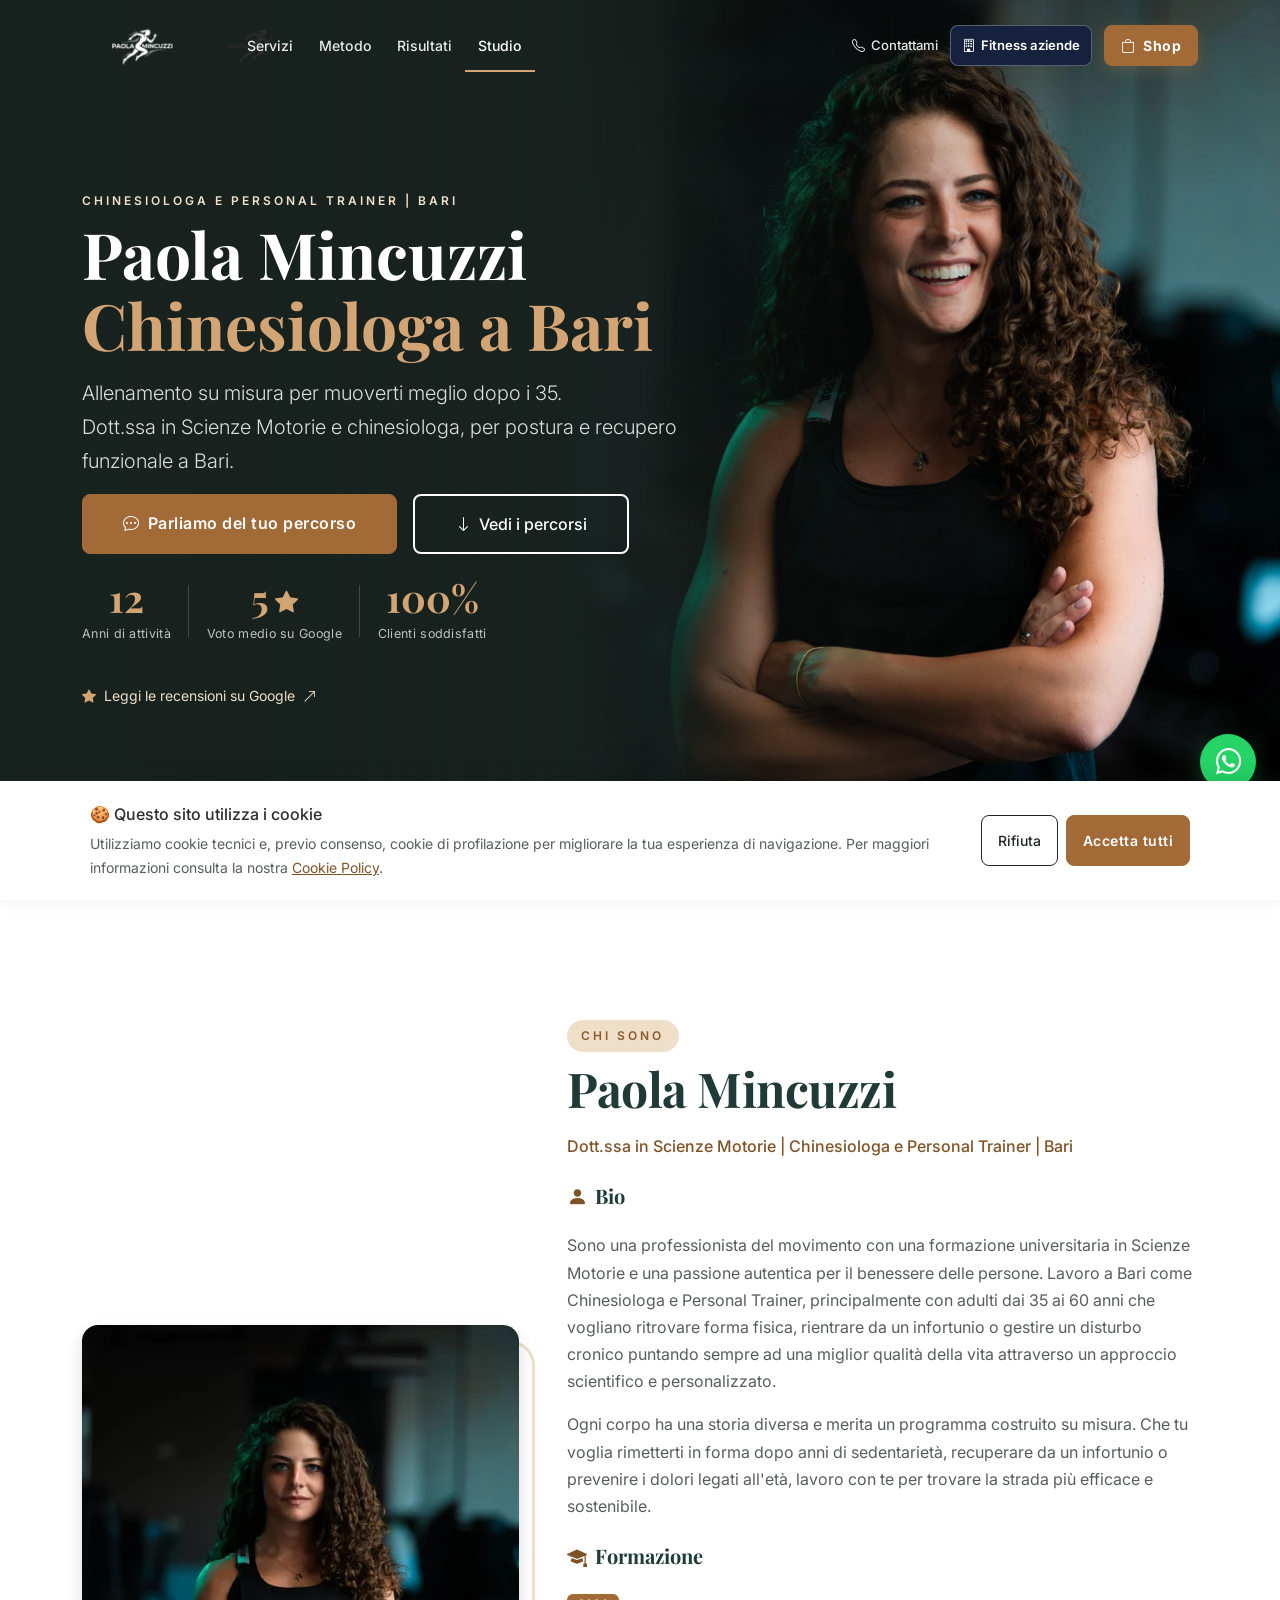
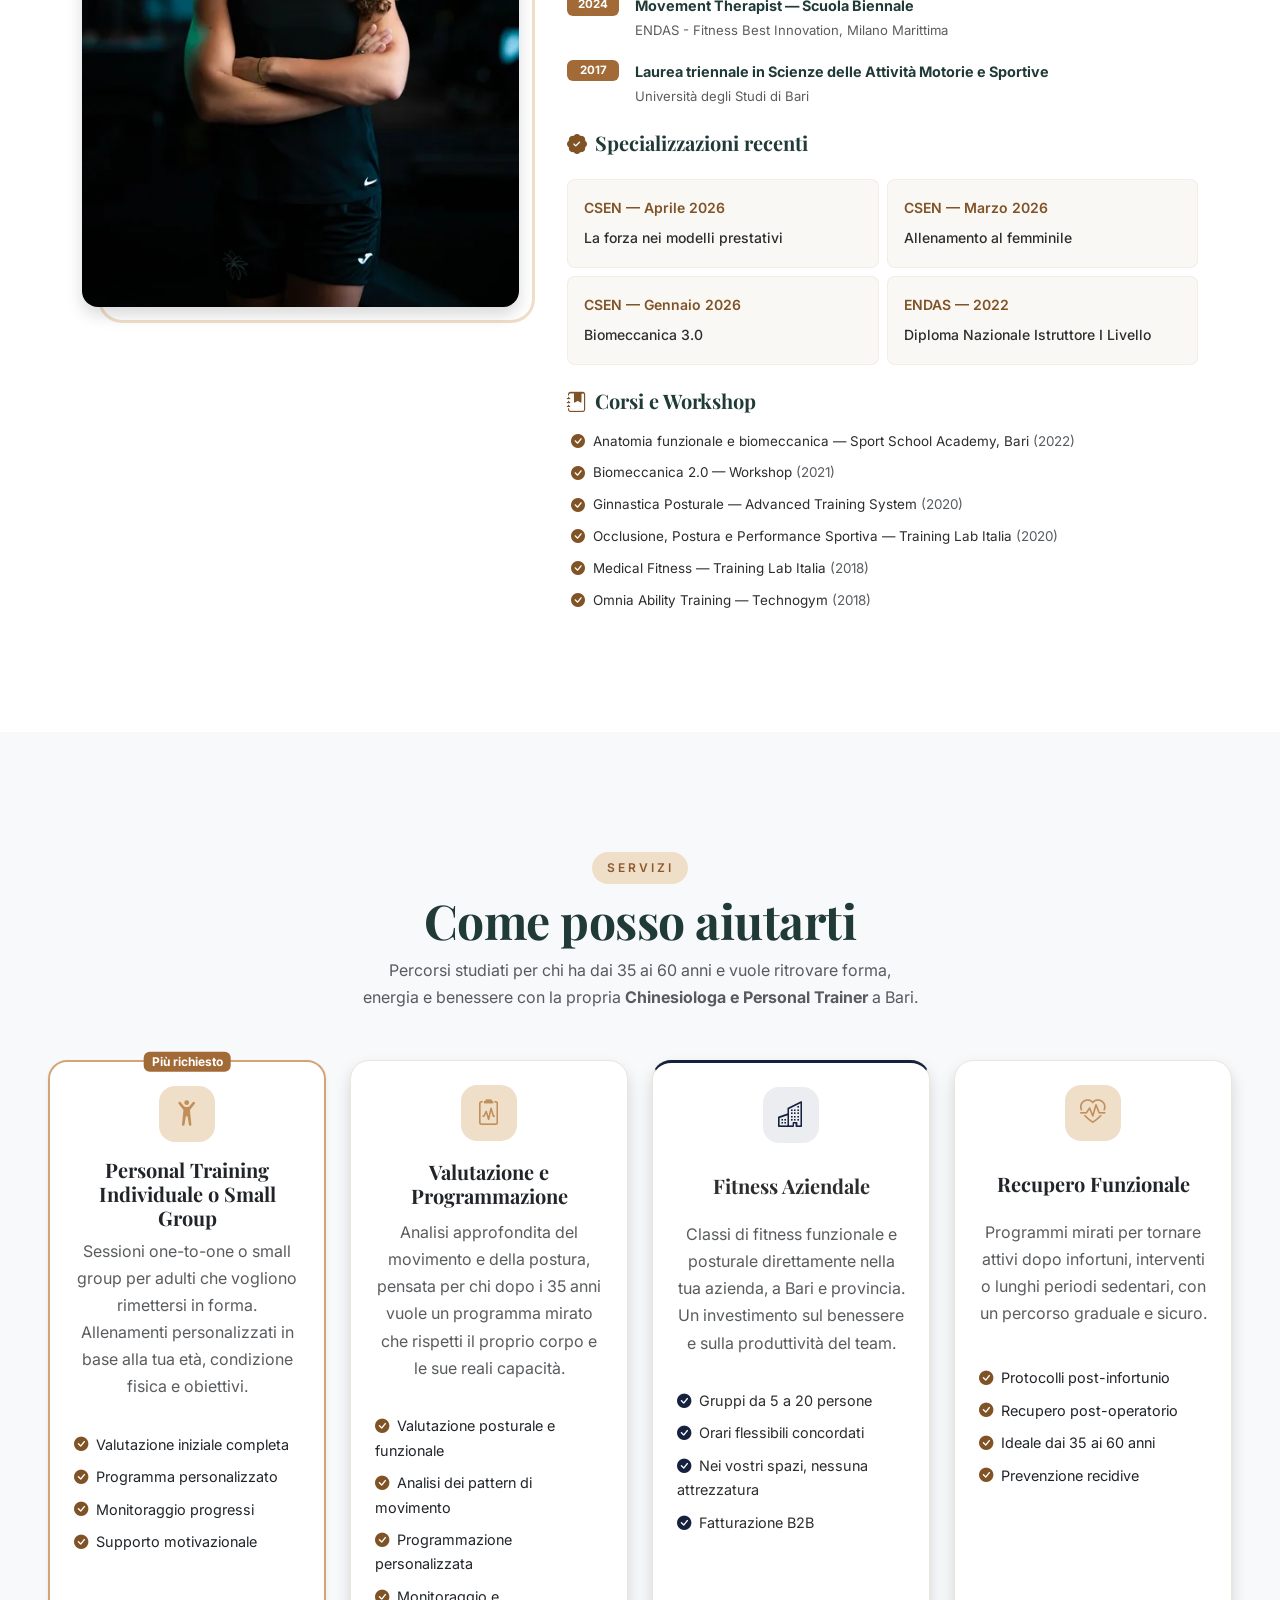
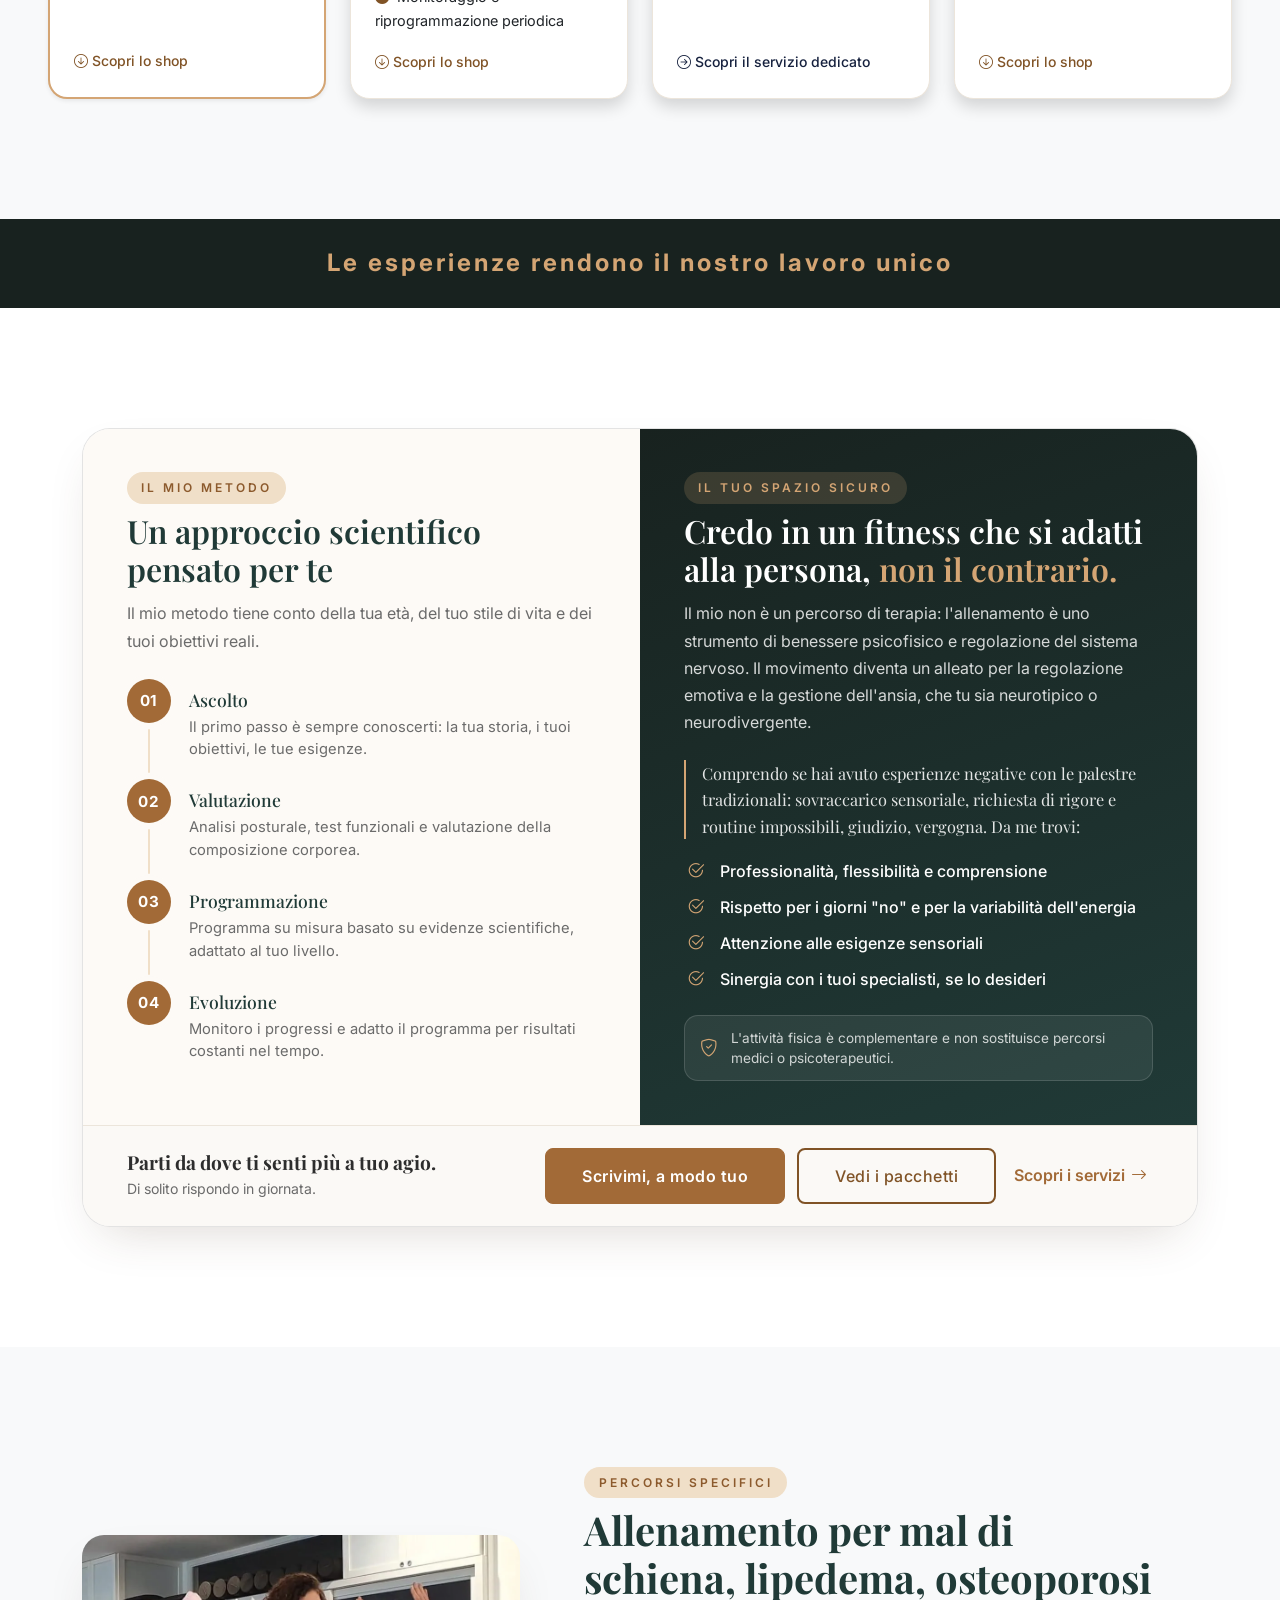
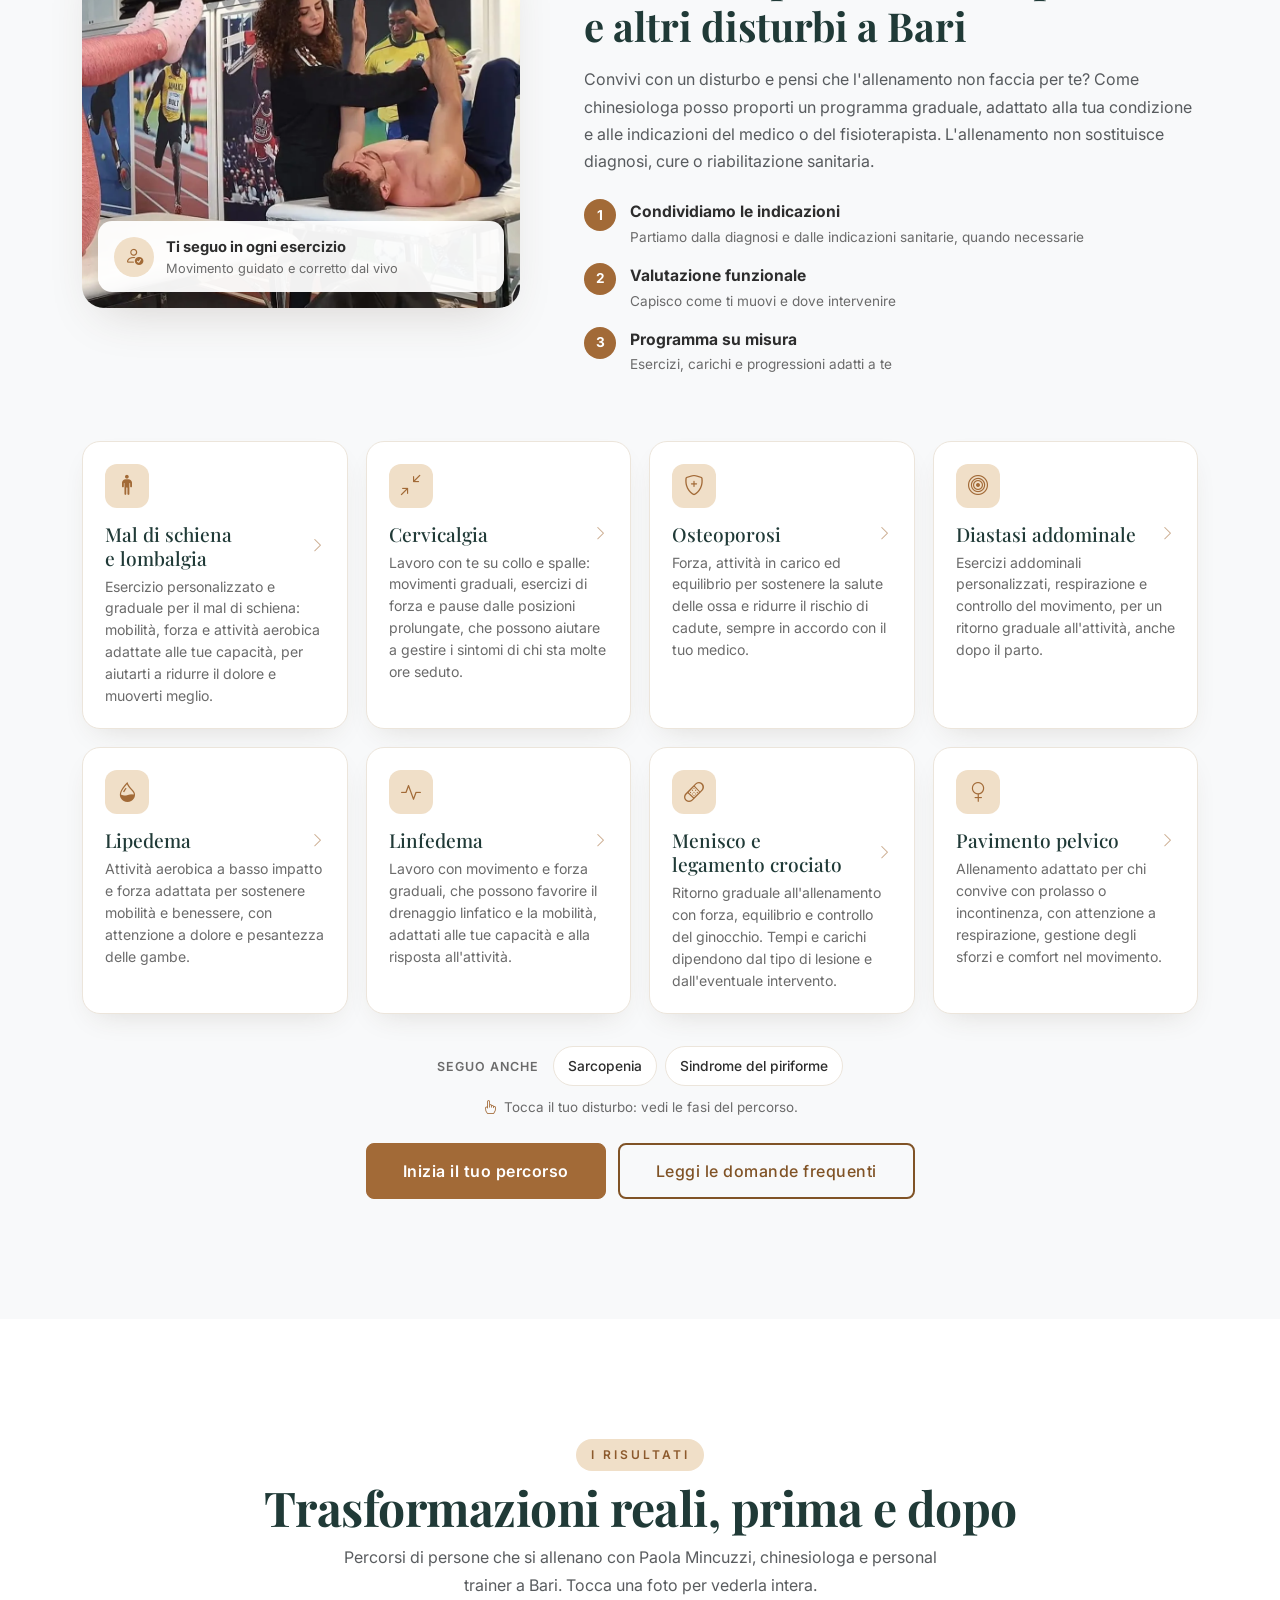
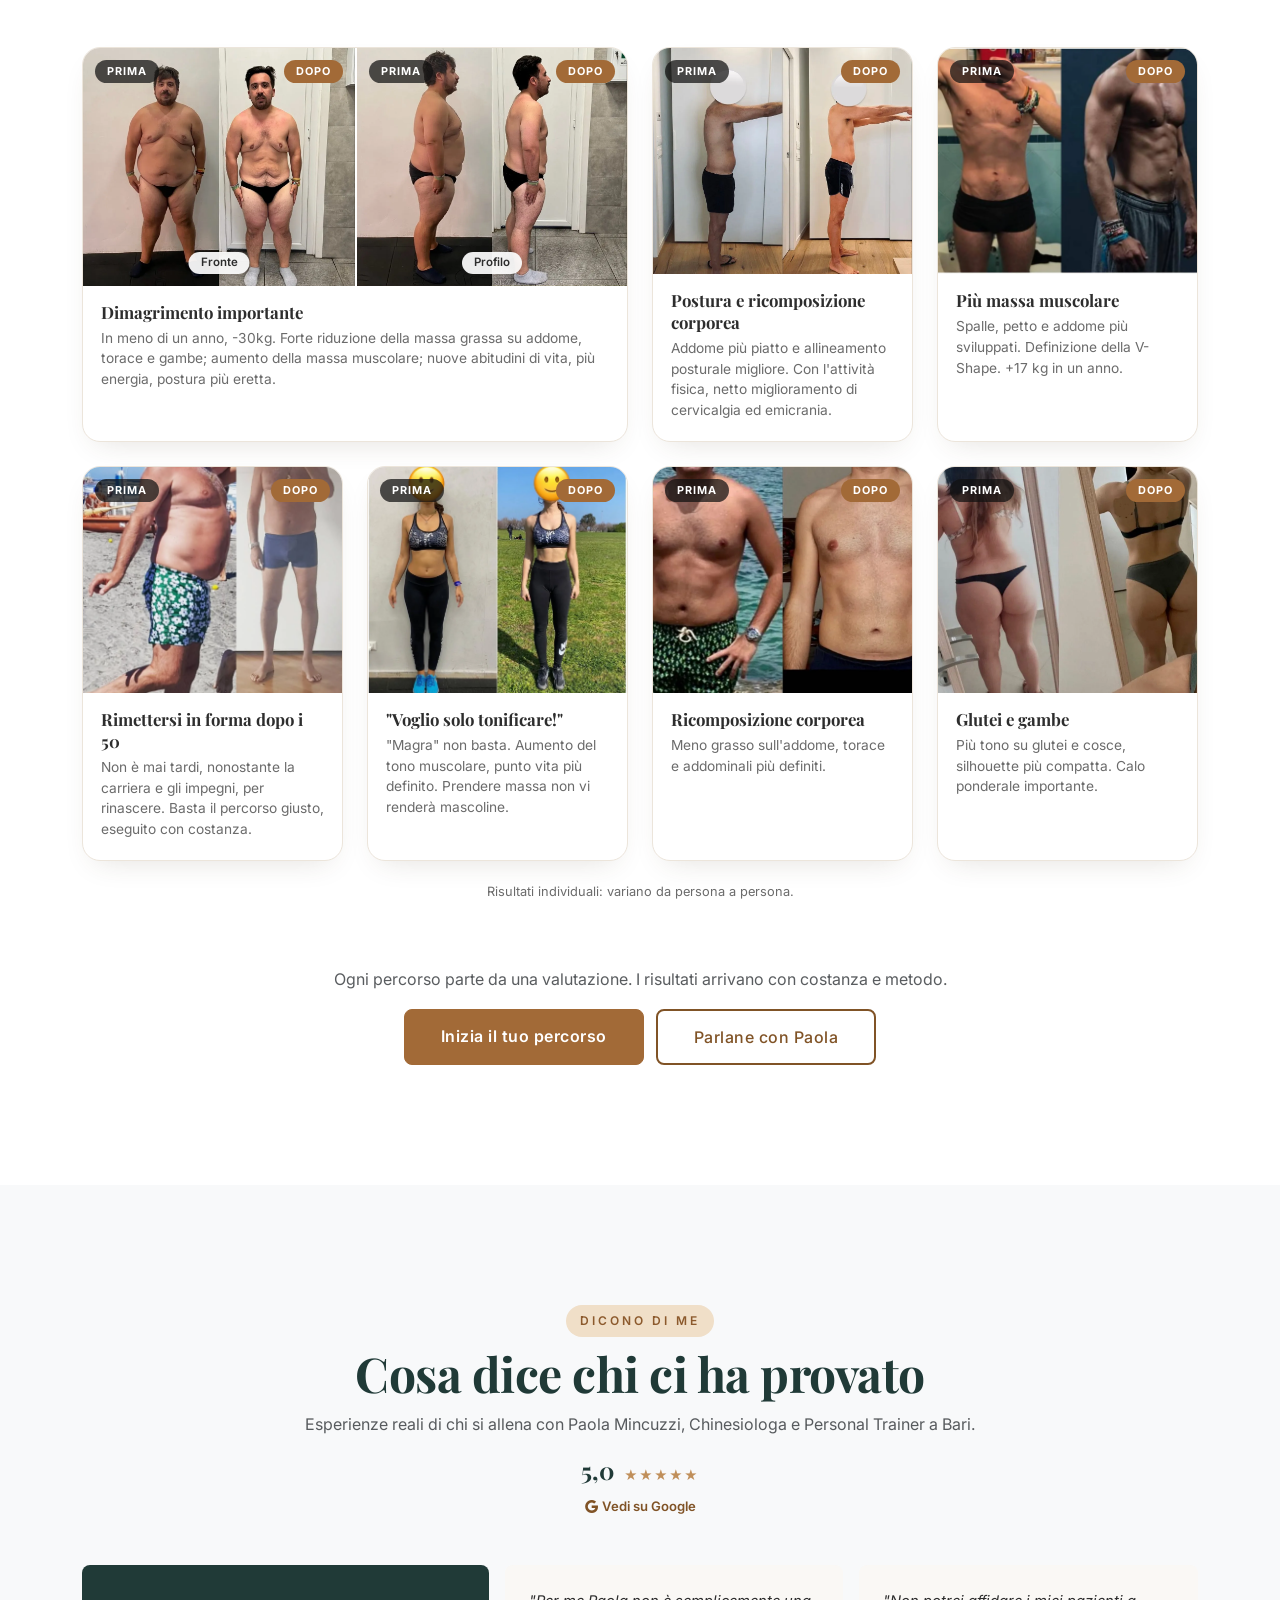
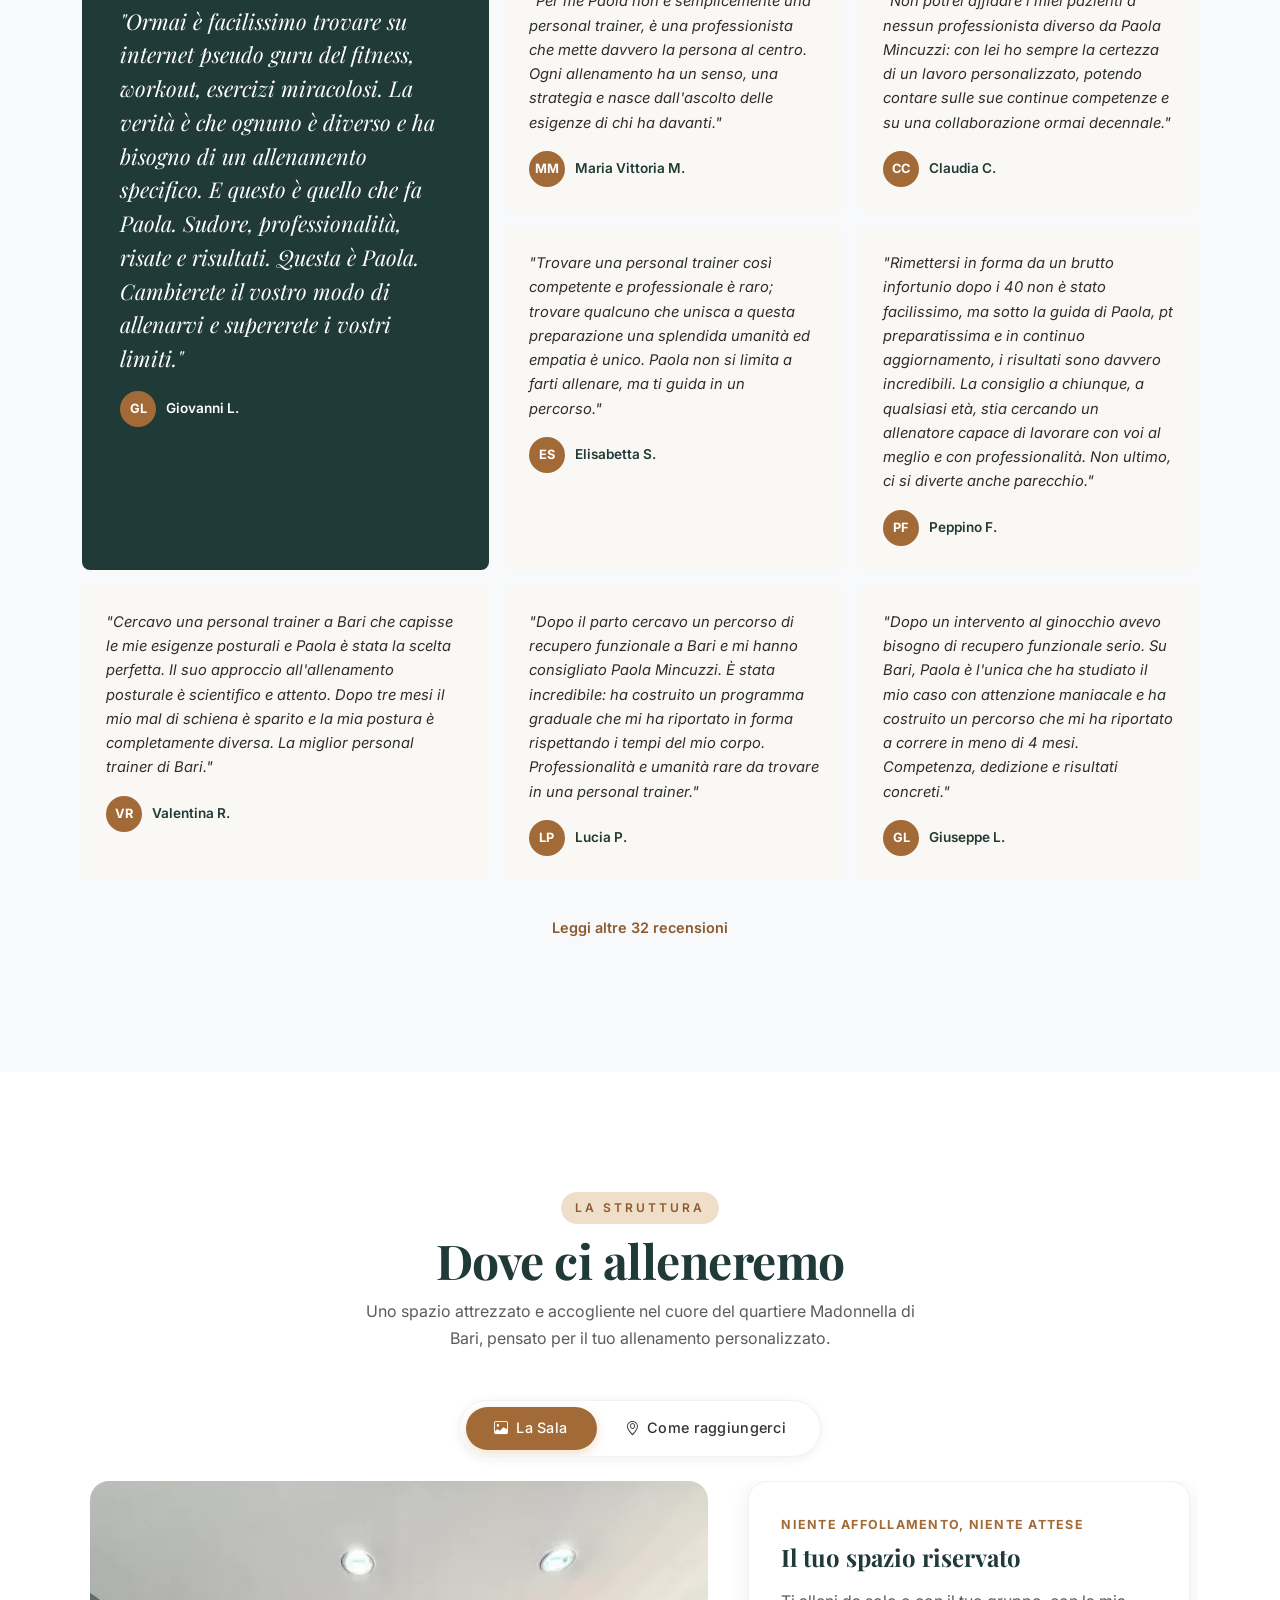
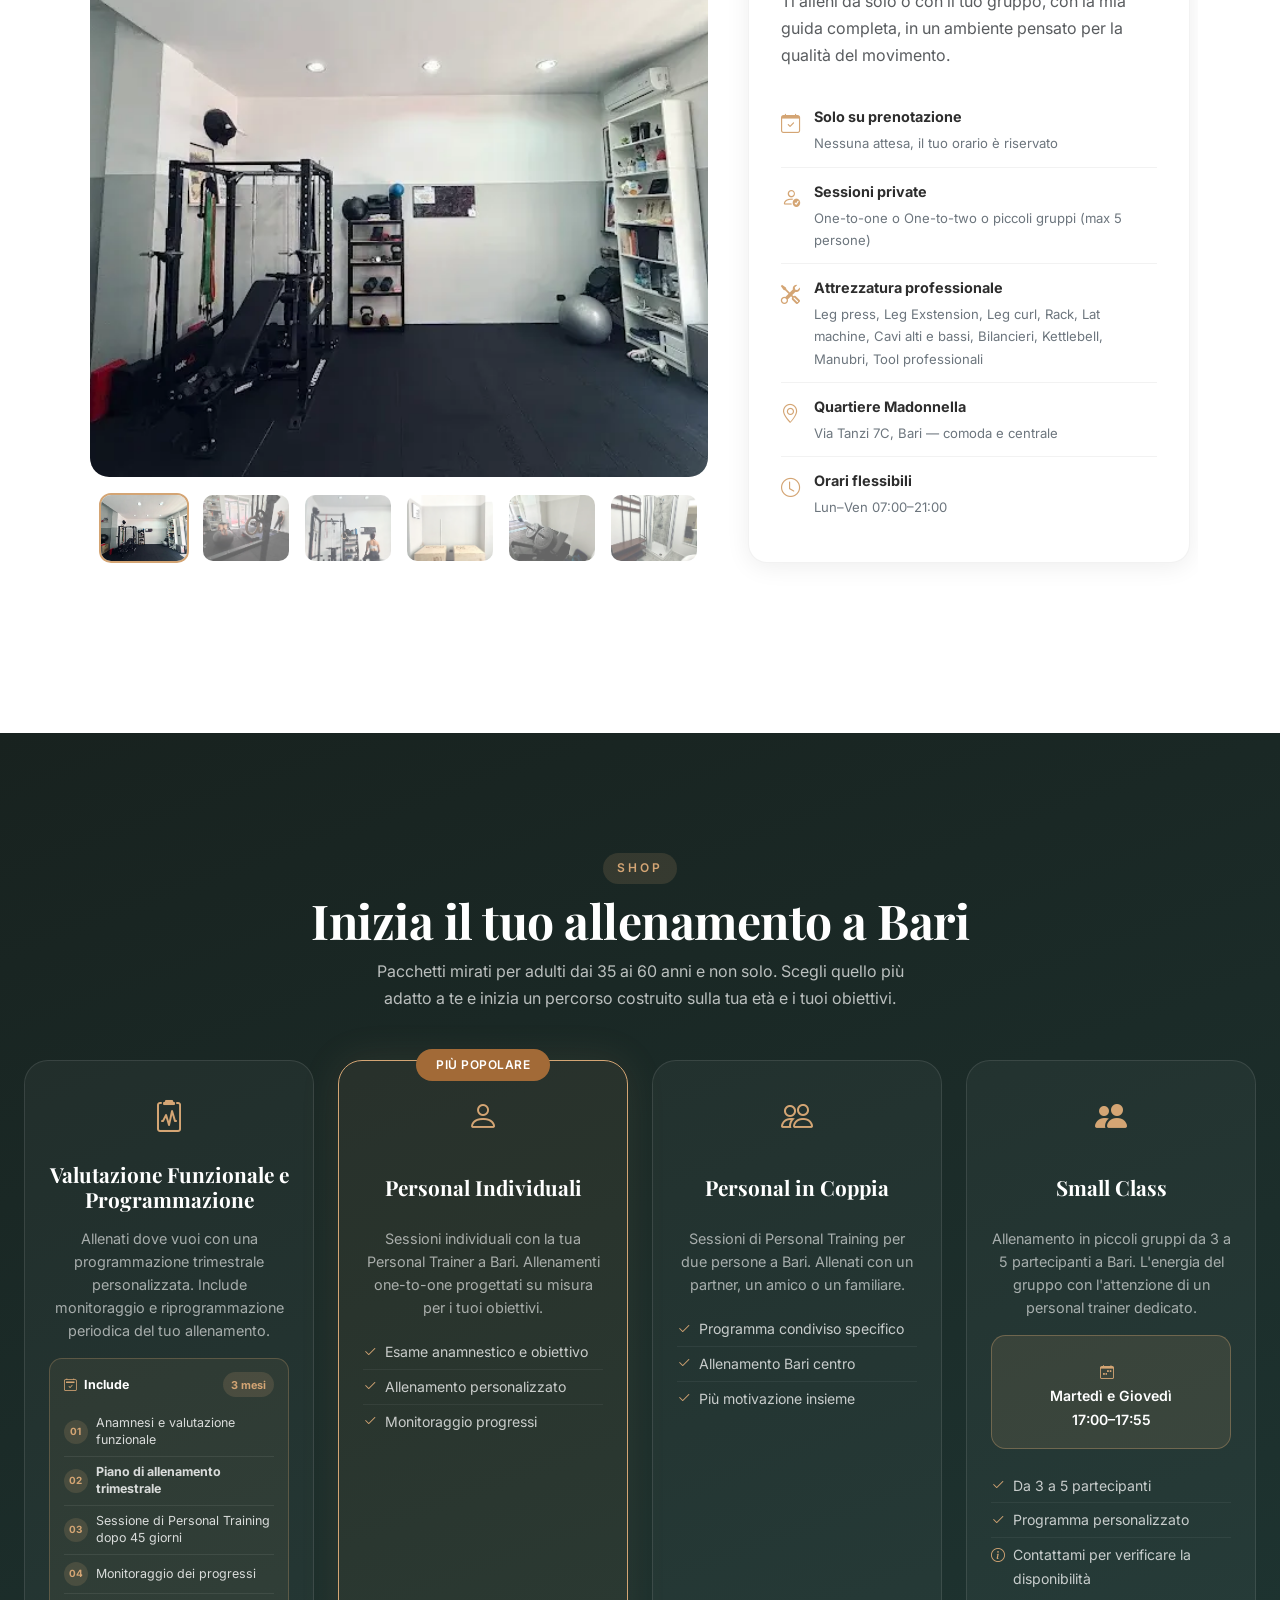
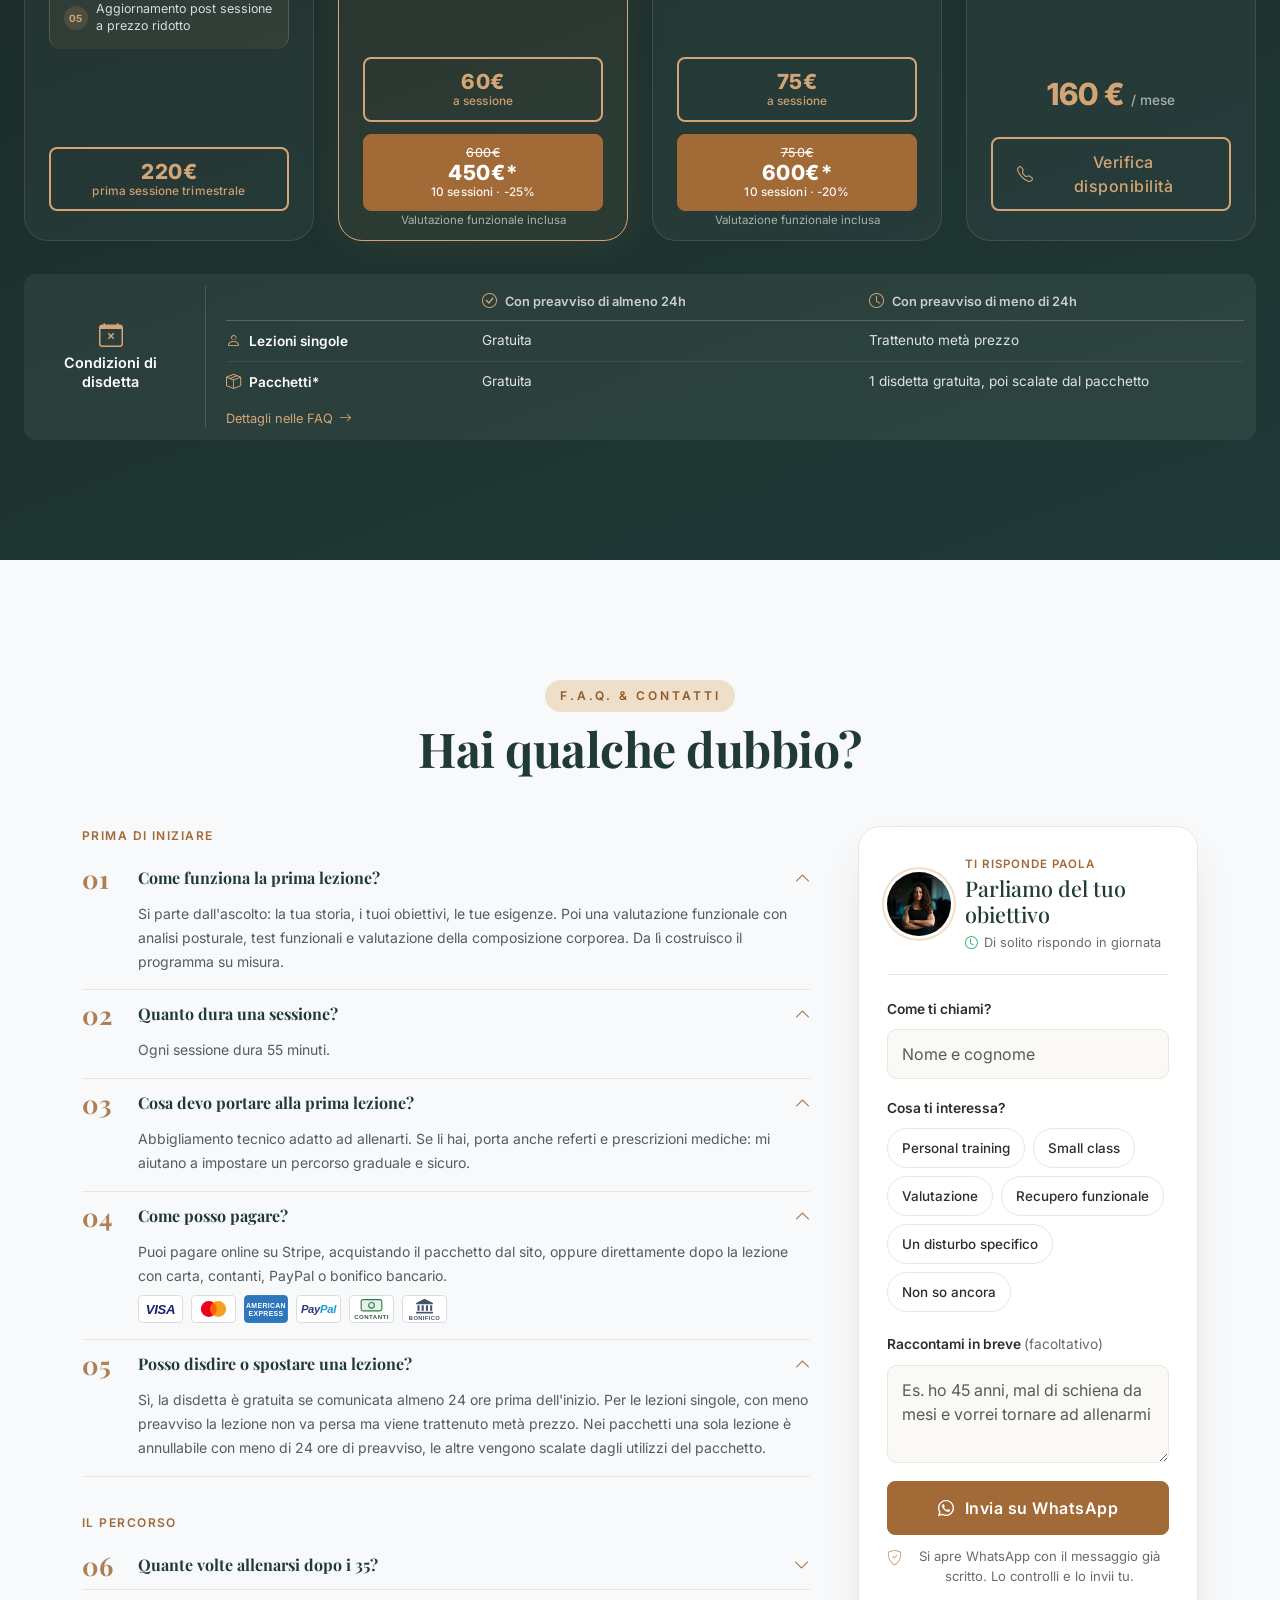
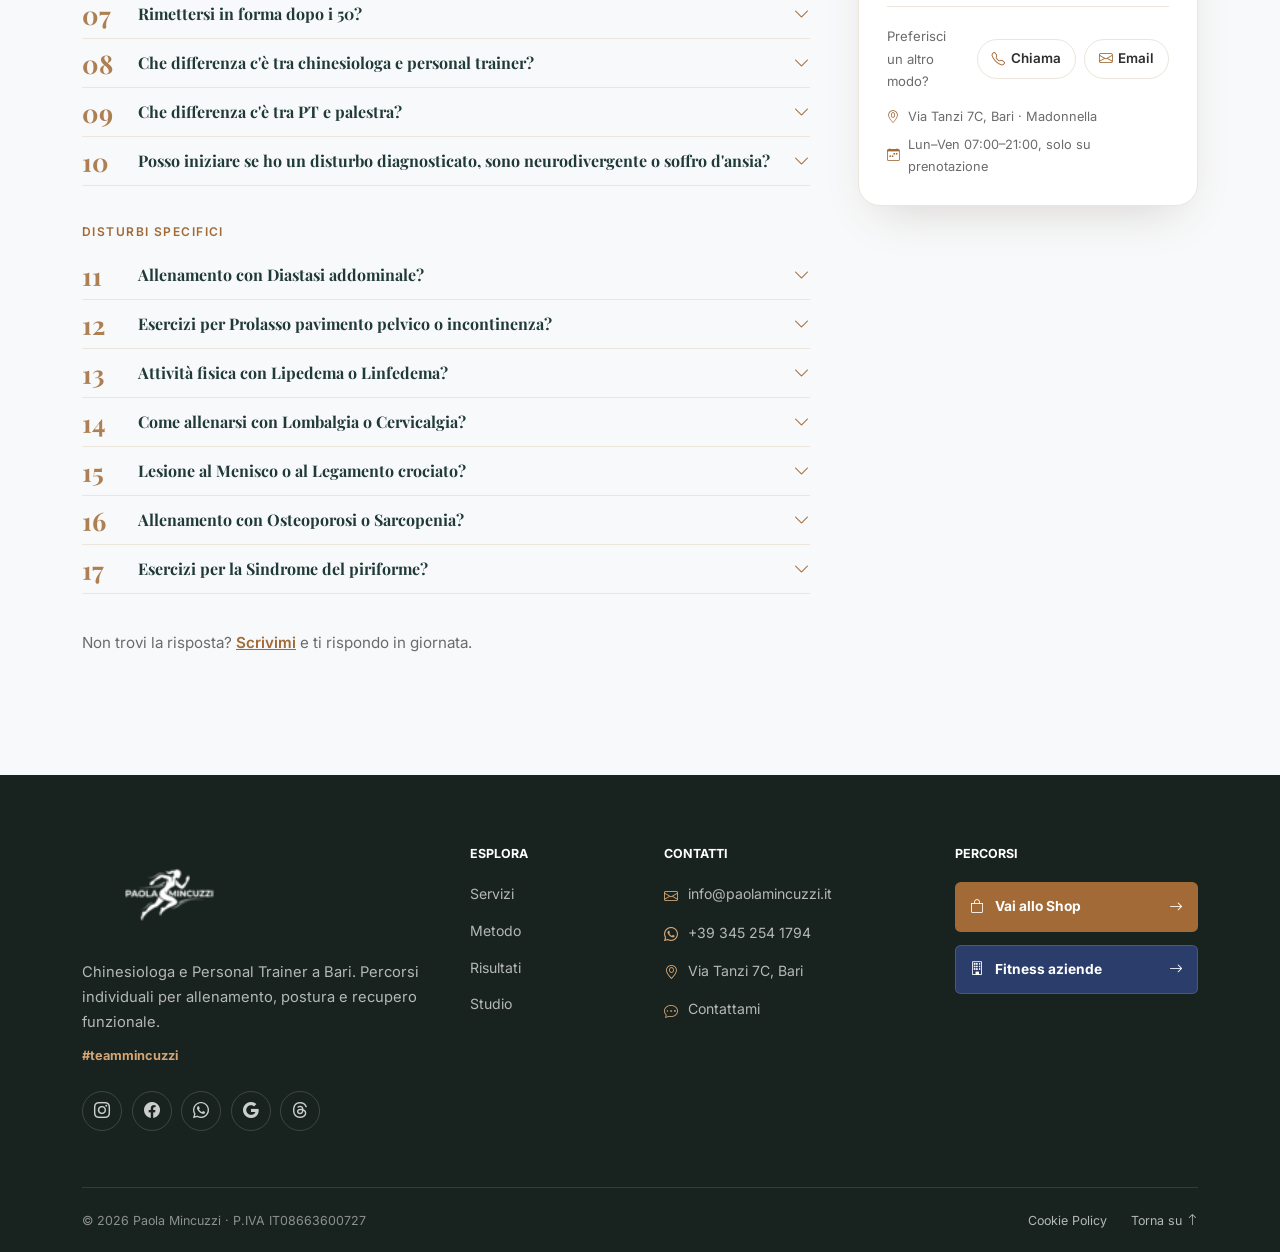
==== commit eb72be3f: "Accessibilità" ====
--- a/index.html
+++ b/index.html
@@ -34,7 +34,7 @@
     <link rel="preconnect" href="https://cdn.jsdelivr.net" crossorigin>
     <link rel="preload" as="image" href="images/hero-personal-training-bari.webp" fetchpriority="high">
     <link rel="stylesheet" href="https://cdn.jsdelivr.net/npm/bootstrap@5.3.3/dist/css/bootstrap.min.css">
-    <link rel="stylesheet" href="styles.min.css?v=fbb7ffe6b4">
+    <link rel="stylesheet" href="styles.min.css?v=d9051db373">
     <link rel="stylesheet" href="https://cdn.jsdelivr.net/npm/bootstrap-icons@1.11.3/font/bootstrap-icons.min.css" media="print" onload="this.media='all'">
     <link rel="stylesheet" href="https://fonts.googleapis.com/css2?family=Playfair+Display:wght@400;600;700&family=Inter:wght@300;400;500;600&display=swap" media="print" onload="this.media='all'">
     <noscript>
@@ -789,13 +789,13 @@
                     <div class="about-image-wrapper d-lg-none mb-4">
                         <img src="images/paola-mincuzzi-personal-training-4.webp" alt="Paola Mincuzzi, chinesiologa e personal trainer a Bari" class="img-fluid rounded-4 shadow" width="500" height="625">
                     </div>
-                    <h5 class="fw-bold mb-4"><i class="bi bi-person-fill text-accent me-2"></i>Bio</h5>
+                    <h3 class="fs-5 fw-bold mb-4"><i class="bi bi-person-fill text-accent me-2"></i>Bio</h3>
                     <p class="text-muted mb-3">Sono una professionista del movimento con una formazione universitaria in Scienze Motorie e una passione autentica per il benessere delle persone. Lavoro a Bari come Chinesiologa e Personal Trainer, principalmente con adulti dai 35 ai 60 anni che vogliano ritrovare forma fisica, rientrare da un infortunio o gestire un disturbo cronico puntando sempre ad una miglior qualità della vita attraverso un approccio scientifico e personalizzato.</p>
                     <p class="text-muted mb-4">Ogni corpo ha una storia diversa e merita un programma costruito su misura. Che tu voglia rimetterti in forma dopo anni di sedentarietà, recuperare da un infortunio o prevenire i dolori legati all'età, lavoro con te per trovare la strada più efficace e sostenibile.</p>
 
                     <!-- Formazione e Certificazioni -->
                     <div class="credentials-section mt-4">
-                        <h5 class="fw-bold mb-4"><i class="bi bi-mortarboard-fill text-accent me-2"></i>Formazione</h5>
+                        <h3 class="fs-5 fw-bold mb-4"><i class="bi bi-mortarboard-fill text-accent me-2"></i>Formazione</h3>
 
                         <div class="credential-item d-flex align-items-start gap-3 mb-3">
                             <span class="credential-year badge bg-accent text-white">2024</span>
@@ -812,7 +812,7 @@
                             </div>
                         </div>
 
-                        <h5 class="fw-bold mb-4 mt-4"><i class="bi bi-patch-check-fill text-accent me-2"></i>Specializzazioni recenti</h5>
+                        <h3 class="fs-5 fw-bold mb-4 mt-4"><i class="bi bi-patch-check-fill text-accent me-2"></i>Specializzazioni recenti</h3>
                         <div class="row g-2 mb-4">
                             <div class="col-md-6">
                                 <div class="credential-card p-3 rounded-3">
@@ -840,7 +840,7 @@
                             </div>
                         </div>
 
-                        <h5 class="fw-bold mb-3"><i class="bi bi-journal-bookmark-fill text-accent me-2"></i>Corsi e Workshop</h5>
+                        <h3 class="fs-5 fw-bold mb-3"><i class="bi bi-journal-bookmark-fill text-accent me-2"></i>Corsi e Workshop</h3>
                         <div class="credentials-list">
                             <div class="credential-item-sm d-flex align-items-center gap-2 mb-2">
                                 <i class="bi bi-check-circle-fill text-accent small"></i>
@@ -888,7 +888,7 @@
                             <span class="badge bg-accent text-white position-absolute top-0 start-50 translate-middle">Più richiesto</span>
 
                             <div class="service-icon mb-3"><i class="bi bi-person-arms-up"></i></div>
-                            <h5 class="card-title fw-bold">Personal Training Individuale o Small Group</h5>
+                            <h3 class="fs-5 card-title fw-bold">Personal Training Individuale o Small Group</h3>
                             <p class="card-text text-muted">Sessioni one-to-one o small group per adulti che vogliono rimettersi in forma. Allenamenti personalizzati in base alla tua età, condizione fisica e obiettivi.</p>
                             <ul class="list-unstyled mt-3">
                                 <li class="mb-2"><i class="bi bi-check-circle-fill text-accent me-2"></i>Valutazione iniziale completa</li>
@@ -904,7 +904,7 @@
                     <div class="card h-100 border-0 shadow service-card  service-link" data-highlight="1" role="button" tabindex="0">
                         <div class="card-body p-4">
                             <div class="service-icon mb-3"><i class="bi bi-clipboard2-pulse"></i></div>
-                            <h5 class="card-title fw-bold">Valutazione e Programmazione</h5>
+                            <h3 class="fs-5 card-title fw-bold">Valutazione e Programmazione</h3>
                             <p class="card-text text-muted">Analisi approfondita del movimento e della postura, pensata per chi dopo i 35 anni vuole un programma mirato che rispetti il proprio corpo e le sue reali capacità.</p>
                             <ul class="list-unstyled mt-3">
                                 <li class="mb-2"><i class="bi bi-check-circle-fill text-accent me-2"></i>Valutazione posturale e funzionale</li>
@@ -920,7 +920,7 @@
                     <a href="/fitness-aziendale/" class="card h-100 border-0 shadow service-card service-link service-card-aziendale text-decoration-none" role="button">
                         <div class="card-body p-4">
                             <div class="service-icon service-icon-aziendale mb-3"><i class="bi bi-buildings"></i></div>
-                            <h5 class="card-title fw-bold">Fitness Aziendale</h5>
+                            <h3 class="fs-5 card-title fw-bold">Fitness Aziendale</h3>
                             <p class="card-text text-muted">Classi di fitness funzionale e posturale direttamente nella tua azienda, a Bari e provincia. Un investimento sul benessere e sulla produttività del team.</p>
                             <ul class="list-unstyled mt-3">
                                 <li class="mb-2"><i class="bi bi-check-circle-fill text-aziendale me-2"></i>Gruppi da 5 a 20 persone</li>
@@ -936,7 +936,7 @@
                     <div class="card h-100 border-0 shadow service-card service-link" data-highlight="1,2,3" role="button" tabindex="0">
                         <div class="card-body p-4">
                             <div class="service-icon mb-3"><i class="bi bi-heart-pulse"></i></div>
-                            <h5 class="card-title fw-bold">Recupero Funzionale</h5>
+                            <h3 class="fs-5 card-title fw-bold">Recupero Funzionale</h3>
                             <p class="card-text text-muted">Programmi mirati per tornare attivi dopo infortuni, interventi o lunghi periodi sedentari, con un percorso graduale e sicuro.</p>
                             <ul class="list-unstyled mt-3">
                                 <li class="mb-2"><i class="bi bi-check-circle-fill text-accent me-2"></i>Protocolli post-infortunio</li>
@@ -1559,7 +1559,7 @@
                         <div class="sala-layout-info">
                             <div class="sala-info-card">
                                 <p class="sala-info-tagline">Niente affollamento, niente attese</p>
-                                <h4 class="fw-bold mb-3">Il tuo spazio riservato</h4>
+                                <h3 class="fs-4 fw-bold mb-3">Il tuo spazio riservato</h3>
                                 <p class="text-muted mb-4">Ti alleni da solo o con il tuo gruppo, con la mia guida completa, in un ambiente pensato per la qualità del movimento.</p>
                                 <ul class="sala-info-list">
                                     <li>
@@ -1632,7 +1632,7 @@
                 <div class="col-lg">
                     <div class="pricing-card h-100 text-center" data-package="1">
                         <div class="pricing-icon mb-3"><i class="bi bi-clipboard2-pulse"></i></div>
-                        <h5 class="pricing-title fw-bold">Valutazione Funzionale e Programmazione</h5>
+                        <h3 class="pricing-title fw-bold">Valutazione Funzionale e Programmazione</h3>
                         <p class="pricing-description">Allenati dove vuoi con una programmazione trimestrale personalizzata. Include monitoraggio e riprogrammazione periodica del tuo allenamento.</p>
                         <ul class="pricing-features list-unstyled">
                             <li class="pricing-feature-plan">
@@ -1664,7 +1664,7 @@
                     <div class="pricing-card pricing-card-featured h-100 text-center" data-package="2">
                         <span class="pricing-badge">Più popolare</span>
                         <div class="pricing-icon mb-3"><i class="bi bi-person"></i></div>
-                        <h5 class="pricing-title fw-bold">Personal Individuali</h5>
+                        <h3 class="pricing-title fw-bold">Personal Individuali</h3>
                         <p class="pricing-description">Sessioni individuali con la tua Personal Trainer a Bari. Allenamenti one-to-one progettati su misura per i tuoi obiettivi.</p>
                         <ul class="pricing-features list-unstyled">
                             <li><i class="bi bi-check2 me-2"></i>Esame anamnestico e obiettivo</li>
@@ -1687,7 +1687,7 @@
                 <div class="col-lg">
                     <div class="pricing-card h-100 text-center" data-package="3">
                         <div class="pricing-icon mb-3"><i class="bi bi-people"></i></div>
-                        <h5 class="pricing-title fw-bold">Personal in Coppia</h5>
+                        <h3 class="pricing-title fw-bold">Personal in Coppia</h3>
                         <p class="pricing-description">Sessioni di Personal Training per due persone a Bari. Allenati con un partner, un amico o un familiare.</p>
                         <ul class="pricing-features list-unstyled">
                             <li><i class="bi bi-check2 me-2"></i>Programma condiviso specifico</li>
@@ -1710,7 +1710,7 @@
                 <div class="col-lg">
                     <div class="pricing-card h-100 text-center" data-package="5">
                         <div class="pricing-icon mb-3"><i class="bi bi-people-fill"></i></div>
-                        <h5 class="pricing-title fw-bold">Small Class</h5>
+                        <h3 class="pricing-title fw-bold">Small Class</h3>
                         <p class="pricing-description">Allenamento in piccoli gruppi da 3 a 5 partecipanti a Bari. L'energia del gruppo con l'attenzione di un personal trainer dedicato.</p>
                         <div class="pricing-highlight">
                             <div class="pricing-highlight-schedule"><i class="bi bi-calendar-week me-2"></i><br>Martedì e Giovedì<br>17:00–17:55</div>
@@ -2013,6 +2013,6 @@
     </div>
 
     <script src="https://cdn.jsdelivr.net/npm/bootstrap@5.3.3/dist/js/bootstrap.bundle.min.js" defer></script>
-    <script src="script.min.js?v=268c44a063" defer></script>
+    <script src="script.min.js?v=2760ebb725" defer></script>
 </body>
 </html>
--- a/styles.min.css
+++ b/styles.min.css
@@ -1 +1 @@
-:root{--accent:#d4a574;--accent-dark:#c08f5a;--accent-light:#f0dfc8;--accent-strong:#a26a37;--accent-strong-hover:#8c5a2d;--aziendale:#16213e;--aziendale-soft:#1e2d52;--aziendale-light:#2a3d6b;--dark:#111111;--dark-soft:#1a1a1a;--text:#2d2d2d;--text-muted:#6b6b6b;--bg:#ffffff;--bg-alt:#faf8f5;--bg-dark:#111111;--font-heading:'Playfair Display',serif;--font-body:'Inter',sans-serif;--line:#ece5db;--bg-warm:#fbf9f6;--shadow-soft:0 20px 50px -20px rgba(80, 60, 40, 0.22);--shadow-card:0 12px 30px -14px rgba(80, 60, 40, 0.18);--s1:8px;--s2:16px;--s3:24px;--s4:40px;--s5:64px;--s6:96px;--ease-out:cubic-bezier(0.23, 1, 0.32, 1);--ease-in-out:cubic-bezier(0.77, 0, 0.175, 1)}.home-page{--dark:#203a37;--dark-soft:#29433f;--bg-dark:#18221f}.preloader{position:fixed;inset:0;z-index:99999;background:var(--dark);display:flex;align-items:center;justify-content:center;transition:opacity .5s ease,visibility .5s ease}.preloader.hidden{opacity:0;visibility:hidden}.preloader-content{text-align:center}.preloader-logo{font-family:Georgia,serif;font-size:4rem;font-weight:700;color:#fff;letter-spacing:4px;margin-bottom:1.5rem;animation:preloaderPulse 1.5s ease-in-out infinite}.preloader-bar{width:120px;height:3px;background:rgba(255,255,255,.15);border-radius:3px;margin:0 auto 1rem;overflow:hidden}.preloader-bar-fill{width:40%;height:100%;background:var(--accent);border-radius:3px;animation:preloaderSlide .8s ease-in-out infinite}.preloader-text{font-family:'Helvetica Neue',Arial,sans-serif;font-size:.7rem;font-weight:300;letter-spacing:4px;color:rgba(255,255,255,.5);margin:0}@keyframes preloaderPulse{0%,100%{opacity:1}50%{opacity:.6}}@keyframes preloaderSlide{0%{transform:translateX(-150%)}100%{transform:translateX(250%)}}html{scroll-behavior:smooth;scroll-padding-top:80px}body{font-family:var(--font-body);font-size:16px;line-height:1.7;color:var(--text);-webkit-font-smoothing:antialiased;overflow-x:hidden}h1,h2,h3,h4,h5{font-family:var(--font-heading);color:var(--dark)}.letter-spacing{letter-spacing:3px}.text-accent{color:var(--accent)!important}.home-page .text-accent{color:#805326!important}.home-page :is(.hero-section,.pricing-section,.bg-dark,.site-footer) .text-accent{color:var(--accent)!important}.bg-accent{background-color:var(--accent)!important}.btn-primary{background-color:var(--accent-strong);border-color:var(--accent-strong);color:#fff;font-weight:600;padding:14px 36px;border-radius:50px;letter-spacing:.5px;transition:all .3s ease}.btn-primary:focus,.btn-primary:hover{background-color:var(--accent-strong-hover);border-color:var(--accent-strong-hover);color:#fff;transform:translateY(-2px);box-shadow:0 8px 25px rgba(212,165,116,.3)}.home-page .btn-primary{--bs-btn-color:#fff;--bs-btn-hover-color:#fff;--bs-btn-active-color:#fff;--bs-btn-bg:var(--accent-strong);--bs-btn-border-color:var(--accent-strong);--bs-btn-hover-bg:var(--accent-strong-hover);--bs-btn-hover-border-color:var(--accent-strong-hover);--bs-btn-active-bg:var(--accent-strong-hover);--bs-btn-active-border-color:var(--accent-strong-hover);--bs-btn-disabled-color:#fff;--bs-btn-focus-shadow-rgb:162,106,55;color:#fff}.home-page .btn-primary.active,.home-page .btn-primary:active{background-color:var(--accent-strong-hover);border-color:var(--accent-strong-hover);color:#fff}.home-page .btn{-webkit-tap-highlight-color:rgba(212,165,116,0.25)}.btn-outline-light{border-radius:50px;padding:14px 36px;font-weight:500;border-width:2px;transition:all .3s ease;display:inline-flex;align-items:center;justify-content:center}.btn-outline-light{--bs-btn-hover-color:#18221f;--bs-btn-active-color:#18221f;--bs-btn-hover-bg:#fff;--bs-btn-active-bg:#fff;--bs-btn-hover-border-color:#fff;--bs-btn-active-border-color:#fff;color:#fff;border-color:#fff}.btn-outline-light:focus-visible,.btn-outline-light:hover{background:#fff;color:#18221f;border-color:#fff;transform:translateY(-2px);box-shadow:0 10px 28px -10px rgba(0,0,0,.45)}.btn-outline-dark{border-radius:50px;padding:14px 36px;font-weight:500;transition:all .3s ease}.btn-outline-dark:hover{background-color:var(--accent);border-color:var(--accent);color:#fff;transform:translateY(-2px)}.home-page .btn-outline-dark:is(:hover,:active){color:#18221f}.btn-lg{padding:16px 40px;font-size:1rem}.btn,.btn-accent,.btn-aziendale,.btn-outline-accent,.btn-outline-aziendale,.btn-outline-dark,.btn-outline-light,.btn-primary,.nav-business,.nav-shop{border-radius:.5rem!important}.btn,.nav-business,.nav-shop{transition:transform 140ms var(--ease-out),background-color 180ms var(--ease-out),border-color 180ms var(--ease-out),color 180ms var(--ease-out),box-shadow 180ms var(--ease-out)}.btn:active,.nav-business:active,.nav-shop:active{transform:scale(.97)!important}@media (hover:none){.btn-accent:hover,.btn-aziendale:hover,.btn-outline-accent:hover,.btn-outline-dark:hover,.btn-outline-light:hover,.btn-primary:hover,.btn:hover{transform:none}}.btn:focus-visible{outline:3px solid var(--accent);outline-offset:2px;box-shadow:none}.navbar{background:0 0!important;padding:.85rem 0;border-bottom:1px solid transparent}.navbar-surface{position:absolute;z-index:0;inset:0;border-bottom:1px solid rgba(44,43,41,.1);background:rgba(255,255,255,.94);box-shadow:0 8px 30px rgba(44,43,41,.06);-webkit-backdrop-filter:blur(16px);backdrop-filter:blur(16px);opacity:0;pointer-events:none;transform:translateZ(0);will-change:opacity}#navbar>.container{position:relative;z-index:1}.navbar:not(.scrolled){background:0 0!important}.navbar:not(.scrolled) .navbar-brand{color:#fff}.navbar:not(.scrolled) .nav-link{color:rgba(255,255,255,.9)!important}.navbar:not(.scrolled) .nav-link:hover{color:var(--accent-light)!important}.navbar:not(.scrolled) .navbar-toggler-icon{filter:invert(1)}@media (max-width:991px){.navbar,.navbar.scrolled,.navbar:not(.scrolled){padding:.55rem 0;transition:background-color .3s ease,box-shadow .3s ease,border-color .3s ease}.navbar:not(.scrolled):not(.menu-open){background:0 0!important;border-bottom-color:transparent;box-shadow:none}.navbar.menu-open,.navbar.scrolled,.navbar:has(.navbar-collapse.collapsing),.navbar:has(.navbar-collapse.show){background:#fff!important;border-bottom-color:rgba(44,43,41,.1);box-shadow:0 8px 30px rgba(44,43,41,.08)}.navbar-surface{display:none}.navbar:not(.scrolled):not(.menu-open) .navbar-toggler{border-color:rgba(255,255,255,.45)}.navbar:not(.scrolled):not(.menu-open) .navbar-toggler-icon{filter:invert(1)!important}.navbar.menu-open .navbar-toggler-icon,.navbar.scrolled .navbar-toggler-icon{filter:none!important}.navbar:has(.navbar-collapse.collapsing) .navbar-toggler-icon,.navbar:has(.navbar-collapse.show) .navbar-toggler-icon{filter:none!important}.navbar:has(.navbar-collapse.collapsing) .navbar-toggler,.navbar:has(.navbar-collapse.show) .navbar-toggler{border-color:rgba(44,43,41,.2)}.navbar.menu-open .nav-logo-white,.navbar:has(.navbar-collapse.collapsing) .nav-logo-white,.navbar:has(.navbar-collapse.show) .nav-logo-white{opacity:0!important;position:absolute!important}.navbar.menu-open .nav-logo-dark,.navbar:has(.navbar-collapse.collapsing) .nav-logo-dark,.navbar:has(.navbar-collapse.show) .nav-logo-dark{opacity:1!important;position:relative!important}.navbar-collapse.collapsing,.navbar-collapse.show{background:#fff}.navbar .nav-link,.navbar.menu-open .nav-link.active,.navbar:not(.scrolled) .nav-link{color:var(--text)!important}.navbar .nav-link.active,.navbar .nav-link:hover,.navbar:not(.scrolled) .nav-link:hover{color:var(--accent-strong)!important}.navbar .navbar-collapse .nav-contact-link{color:var(--text)}.navbar-collapse{max-height:calc(100dvh - 72px);overflow-y:auto;margin-top:.5rem;padding:.75rem 0 1rem;border-top:1px solid rgba(44,43,41,.1)}}.navbar.scrolled{background:0 0!important;padding:.85rem 0}.navbar.scrolled .navbar-brand{color:var(--dark)}.navbar.scrolled .nav-link{color:var(--text)!important}.navbar.scrolled .nav-link:hover{color:var(--accent)!important}.navbar-brand{font-family:var(--font-heading);font-size:1.6rem;font-weight:700;letter-spacing:-.5px;padding:0}.nav-logo{width:auto;height:64px;transition:opacity .7s ease-in-out}.navbar.scrolled .nav-logo{height:64px}.navbar:not(.scrolled) .nav-logo-white{opacity:1}.navbar:not(.scrolled) .nav-logo-dark{opacity:0;position:absolute}.navbar.scrolled .nav-logo-white{opacity:0;position:absolute}.navbar.scrolled .nav-logo-dark{opacity:1}.brand-accent{font-weight:400;color:var(--accent)}.navbar .nav-link{position:relative;font-size:.88rem;font-weight:500;letter-spacing:0;padding:.75rem .8rem!important;transition:color .7s ease-in-out}.navbar .navbar-nav{margin-left:1.25rem}.navbar .nav-link::after{content:'';position:absolute;right:.8rem;bottom:.45rem;left:.8rem;height:2px;background:currentColor;transform:scaleX(0);transform-origin:left;transition:transform .2s ease}.navbar .nav-link.active::after,.navbar .nav-link:hover::after{transform:scaleX(1)}.navbar .nav-link.active{color:var(--accent-dark)!important}.navbar:not(.scrolled) .nav-link.active{color:#fff!important}.navbar-actions{display:flex;align-items:center;gap:.75rem;margin-left:auto}.nav-contact-link{display:inline-flex;align-items:center;gap:.35rem;color:inherit;font-size:.82rem;font-weight:500;text-decoration:none;transition:color .7s ease-in-out}.navbar:not(.scrolled) .nav-contact-link{color:rgba(255,255,255,.9)}.navbar.scrolled .nav-contact-link{color:var(--text)}.nav-contact-link:hover{color:var(--accent-dark)}.nav-business{display:inline-flex;align-items:center;gap:.4rem;min-height:38px;padding:.5rem .7rem;border:1px solid rgba(255,255,255,.28);border-radius:.35rem;background:var(--aziendale);color:#fff;font-size:.82rem;font-weight:600;text-decoration:none;transition:color .2s ease,border-color .2s ease,background-color .2s ease}.navbar.scrolled .nav-business,.navbar:not(.scrolled) .nav-business{color:#fff}.nav-business:hover{border-color:var(--aziendale-light);background:var(--aziendale-light);color:#fff}.nav-shop{--bs-btn-color:#fff;--bs-btn-bg:var(--accent-strong);--bs-btn-border-color:var(--accent-strong);--bs-btn-hover-color:#fff;--bs-btn-hover-bg:var(--accent-strong-hover);--bs-btn-hover-border-color:var(--accent-strong-hover);--bs-btn-focus-shadow-rgb:162,106,55;--bs-btn-active-color:#fff;--bs-btn-active-bg:var(--accent-strong-hover);--bs-btn-active-border-color:var(--accent-strong-hover);display:inline-flex;align-items:center;gap:.45rem;min-height:38px;padding:.55rem 1rem!important;border-radius:.35rem;font-weight:700;box-shadow:0 5px 16px rgba(192,143,90,.22)}.nav-shop.active,.nav-shop:active,.nav-shop:focus,.nav-shop:hover{background-color:var(--accent-dark);border-color:var(--accent-dark);color:#fff}@media (max-width:991px){.nav-logo,.navbar.scrolled .nav-logo{height:54px}.navbar .navbar-nav{margin-left:0}.navbar .nav-link{padding:.85rem 0!important;border-bottom:1px solid rgba(44,43,41,.08);font-size:1rem}.navbar .nav-link::after{right:auto;bottom:-1px;left:0;width:2.5rem}.navbar-actions{display:grid;grid-template-columns:1fr auto;gap:.75rem;margin:1rem 0 0}.navbar.scrolled .nav-contact-link,.navbar:not(.scrolled) .nav-contact-link{color:var(--text)}.nav-contact-link{grid-column:1/-1;min-height:44px;border-bottom:1px solid rgba(44,43,41,.08)}.nav-business{min-height:44px;justify-content:center}.nav-shop{min-height:44px;justify-content:center}}.hero-section{position:relative;background:#18221f;min-height:100svh;overflow:hidden}.hero-media{position:absolute;inset:0 0 0 auto;width:56%;-webkit-mask-image:linear-gradient(to right,transparent,#000 28%);mask-image:linear-gradient(to right,transparent,#000 28%)}.hero-media img{width:100%;height:100%;object-fit:cover;object-position:center 8%}.hero-overlay{position:absolute;inset:0;background:linear-gradient(90deg,#18221f 0,rgba(24,34,31,.97) 26%,rgba(24,34,31,.35) 59%,transparent 84%);pointer-events:none}.hero-text{position:relative;z-index:2;align-self:center;max-width:610px}.hero-layout{display:flex;align-items:center;min-height:100svh;padding:7rem 0}.hero-tag{color:var(--accent-light);font-size:.75rem;font-weight:600}.hero-section h1{color:#fff;font-size:4rem;line-height:1.1;letter-spacing:0}.hero-proof{display:inline-flex;align-items:center;gap:.5rem;margin-top:1.25rem;color:var(--accent-light);font-size:.875rem;text-decoration:none}body.hero-ready .hero-text>*{opacity:0;transform:translateY(16px);animation:heroRise .6s var(--ease-out) forwards}body.hero-ready .hero-text>:first-child{animation-delay:0s}body.hero-ready .hero-text>:nth-child(2){animation-delay:60ms}body.hero-ready .hero-text>:nth-child(3){animation-delay:120ms}body.hero-ready .hero-text>:nth-child(4){animation-delay:180ms}body.hero-ready .hero-text>:nth-child(5){animation-delay:240ms}@keyframes heroRise{to{opacity:1;transform:translateY(0)}}.hero-stats{list-style:none;display:flex;gap:2.25rem;margin:1.5rem 0 1.25rem;padding:0}.hero-stats li{display:flex;flex-direction:column;align-items:center;text-align:center;position:relative}.hero-stats li:not(:last-child)::after{content:"";position:absolute;right:-1.125rem;top:10%;height:80%;width:1px;background:rgba(255,255,255,.18)}.hero-stat-value{display:inline-flex;align-items:baseline;gap:.15em;font-family:var(--font-heading);font-size:clamp(1.8rem, 3vw, 2.4rem);font-weight:700;line-height:1;color:var(--accent)}.hero-stat-star{font-size:.6em;color:var(--accent);transform:translateY(-.15em)}.hero-stat-label{margin-top:.4rem;font-size:.78rem;letter-spacing:.3px;color:rgba(255,255,255,.72)}@media (max-width:767px){.hero-stats{justify-content:center;gap:1.75rem}}@media (max-width:360px){.hero-stats{gap:1.25rem}.hero-stat-label{font-size:.7rem}}.hero-proof .bi-star-fill{color:var(--accent)}.hero-proof:hover{color:#fff;text-decoration:none}.hero-proof:focus-visible{outline:3px solid var(--accent);outline-offset:4px}@media (min-width:992px) and (max-width:1199px){.hero-section h1{font-size:3.25rem}}@media (max-width:991px){.hero-media{width:100%;-webkit-mask-image:none;mask-image:none}.hero-media img{object-position:center top;transform:translateY(36px)}.hero-overlay{background:linear-gradient(180deg,rgba(16,24,21,.08) 0,rgba(16,24,21,.17) 27%,rgba(16,24,21,.91) 55%,#18221f 85%)}.hero-layout{align-items:flex-end;min-height:100svh;padding:16rem 0 2.5rem}.hero-text{max-width:100%}}@media (max-width:767px){.hero-text .d-flex.gap-3{justify-content:center}}.py-section{padding:120px 0}.section-tag{color:var(--accent);font-size:.75rem;font-weight:600;letter-spacing:3px;display:inline-block;padding:.35rem .9rem;border-radius:50px;background:var(--accent-light);color:var(--accent-dark)}.bg-dark .section-tag,.pricing-section .section-tag{background:rgba(212,165,116,.15);color:var(--accent)}.display-5{font-weight:700!important;letter-spacing:-.5px}.about-image-wrapper{position:relative}.about-image-wrapper::after{content:'';position:absolute;bottom:-16px;right:-16px;width:100%;height:100%;border:3px solid var(--accent-light);border-radius:1.5rem;z-index:-1}.about-image-wrapper img{object-fit:cover;aspect-ratio:3/4;border-radius:1.5rem}.credential-card{background:var(--bg-alt);border:1px solid rgba(212,165,116,.15);transition:all .3s ease}.credential-card:hover{transform:translateY(-4px);box-shadow:var(--shadow-card);border-color:var(--accent-light)}.credentials-section h5{font-family:var(--font-heading);color:var(--dark)}.credential-year{min-width:52px;font-size:.72rem;padding:5px 10px;border-radius:6px;margin-top:2px}.credential-item strong{font-size:.9rem;color:var(--dark)}.credential-item p{font-size:.82rem}.credential-item-sm small{font-size:.84rem;color:var(--text)}.credentials-list{padding-left:4px}.service-card{transition:all .35s cubic-bezier(.4, 0, .2, 1);border-radius:1.2rem!important;overflow:hidden;border:1px solid var(--line)!important}.service-card:hover{transform:translateY(-6px);box-shadow:var(--shadow-soft)!important;border-color:transparent!important}.service-link{cursor:pointer}a.service-card,a.service-card:focus,a.service-card:hover{color:var(--text)}.text-aziendale{color:var(--aziendale)!important}.service-card-aziendale{border-top:3px solid var(--aziendale)!important}.service-card-aziendale .service-icon-aziendale{color:var(--aziendale);background:rgba(22,33,62,.08)}.featured-card{border:2px solid var(--accent)!important;position:relative;overflow:visible}.service-icon{font-size:1.6rem;color:var(--accent-dark);width:56px;height:56px;border-radius:16px;background:var(--accent-light);display:inline-flex;align-items:center;justify-content:center;margin-left:auto;margin-right:auto}.service-card .card-title{font-family:var(--font-heading);font-size:1.3rem;text-align:center}.services-grid .service-card .card-body{display:flex;flex-direction:column}.services-grid .service-card .card-title{min-height:3.4rem;display:flex;align-items:center;justify-content:center}.services-grid .service-card .list-unstyled{flex:1}.services-grid .service-card .card-body>span:last-child{margin-top:auto!important}@media (max-width:991px){.services-grid .service-card .card-title{min-height:0}}.service-card .card-text{text-align:center}.service-card .service-icon{display:flex;margin-inline:auto;text-align:center}.service-card .list-unstyled li{font-size:.9rem}.services-grid>[class*=col-]{display:flex}.services-grid .service-card{width:100%}@media (min-width:992px){.services-grid .service-card .card-text{min-height:7.2rem}}.reviews-heading{max-width:760px;margin-inline:auto}.reviews-heading>div:first-child{max-width:720px;margin-inline:auto}.reviews-summary{display:flex;flex-wrap:wrap;justify-content:center;column-gap:.65rem;row-gap:.2rem;align-items:baseline;margin-top:1.25rem;color:var(--text-muted);font-size:.82rem}.reviews-summary strong{color:var(--dark);font-family:var(--font-heading);font-size:1.5rem;line-height:1}.reviews-stars{color:var(--accent-dark);letter-spacing:.08em}.reviews-summary a{flex-basis:100%;margin-top:.35rem;color:var(--accent-dark);font-weight:600;text-decoration:none}.home-page .reviews-summary a{color:#805326}.reviews-masonry{display:grid;grid-template-columns:1.2fr 1fr 1fr;gap:1rem}.review-card{background:var(--bg-alt);border:0;border-radius:.5rem;padding:1.5rem}.review-card:first-child{grid-row:span 2;padding:clamp(1.75rem,3vw,3rem);background:var(--dark);color:#fff}.review-card .review-text{font-size:.92rem;font-style:italic;color:var(--text);line-height:1.65;margin-bottom:1rem}.review-card:first-child .review-text{color:#fff;font-family:var(--font-heading);font-size:clamp(1.15rem, 1.7vw, 1.55rem);line-height:1.55}.review-card .review-author{font-size:.85rem;font-weight:600;color:var(--dark);display:flex;align-items:center;gap:10px}.review-card:first-child .review-author{color:#fff}.review-card .review-avatar{width:36px;height:36px;border-radius:50%;background:var(--accent);color:#fff;display:flex;align-items:center;justify-content:center;font-size:.8rem;font-weight:700;flex-shrink:0}@media (max-width:991px){.reviews-masonry{grid-template-columns:repeat(2,minmax(0,1fr))}.review-card:first-child{grid-column:1/-1;grid-row:auto}}@media (max-width:767px){.reviews-masonry{grid-template-columns:minmax(0,1fr)}.review-card{padding:1.25rem}}.review-card.review-hidden{display:none}.reviews-show-more{grid-column:1/-1;justify-self:center;text-align:center;color:var(--accent-dark);font-size:.9rem;font-weight:600;text-decoration:none;background:0 0;border:0;padding:.75rem 1rem;margin-top:.5rem}.reviews-show-more:hover{color:var(--accent-dark);text-decoration:none}.struttura-gallery{max-width:900px;margin:0 auto}.struttura-hero{border-radius:1.2rem;overflow:hidden;margin-bottom:16px}.struttura-hero img{width:100%;height:100%;object-fit:cover;transition:opacity .3s ease}.struttura-thumbs{display:flex;gap:12px;justify-content:center}.struttura-thumb{border:2px solid transparent;border-radius:.75rem;overflow:hidden;padding:0;background:0 0;cursor:pointer;width:90px;height:70px;transition:all .3s ease;opacity:.6}.struttura-thumb img{width:100%;height:100%;object-fit:cover}.struttura-thumb:hover{opacity:1;transform:translateY(-3px)}.struttura-thumb.active{border-color:var(--accent);opacity:1}@media (max-width:767px){.struttura-thumbs{gap:8px}.struttura-thumb{width:60px;height:50px}}.sala-layout{display:grid;grid-template-columns:1.4fr 1fr;grid-template-rows:1fr;gap:2.5rem;max-width:1100px;margin:0 auto}.sala-layout-gallery{overflow:hidden;min-height:0}.sala-layout-gallery .struttura-gallery{max-width:100%;display:flex;flex-direction:column;height:100%}.sala-layout-gallery .struttura-hero{flex:1;min-height:0;overflow:hidden;position:relative}.sala-layout-gallery .struttura-hero img{position:absolute;top:0;left:0;height:100%;width:100%;object-fit:cover}.sala-info-card{background:#fff;border-radius:1.2rem;padding:2rem;box-shadow:0 4px 24px rgba(0,0,0,.07);border:1px solid rgba(0,0,0,.05)}.sala-info-badge{display:inline-flex;align-items:center;gap:.5rem;background:rgba(212,165,116,.12);color:var(--accent);font-weight:600;font-size:.85rem;padding:.4rem 1rem;border-radius:2rem;margin-bottom:1.25rem}.sala-info-badge i{font-size:1rem}.sala-info-tagline{text-transform:uppercase;font-size:.78rem;font-weight:700;letter-spacing:.1em;color:var(--accent);margin-bottom:.5rem}.sala-info-list{list-style:none;padding:0;margin:0}.sala-info-list li{display:flex;align-items:flex-start;gap:.85rem;padding:.75rem 0;border-bottom:1px solid rgba(0,0,0,.05)}.sala-info-list li:last-child{border-bottom:none}.sala-info-list li>i{font-size:1.2rem;color:var(--accent);margin-top:.15rem;flex-shrink:0}.sala-info-list li div{display:flex;flex-direction:column}.sala-info-list li strong{font-size:.9rem;color:var(--text-dark,#2d2d2d)}.sala-info-list li span{font-size:.82rem;color:#6c757d;margin-top:.15rem}@media (max-width:991px){.sala-layout{grid-template-columns:1fr;gap:2rem}.sala-layout-gallery .struttura-hero{flex:none;height:280px}.sala-info-card{max-width:600px;margin:0 auto}}.struttura-tabs{background:#fff;border-radius:3rem;padding:.35rem;display:inline-flex;box-shadow:0 2px 12px rgba(0,0,0,.06);border:1px solid rgba(0,0,0,.05);position:relative;overflow:hidden}.struttura-tabs .nav-item{margin:0;z-index:1}.struttura-tabs .nav-link{color:var(--text-dark,#333);border-radius:2rem;padding:.6rem 1.8rem;font-weight:500;font-size:.9rem;letter-spacing:.02em;transition:color .3s ease;border:none;position:relative;background:0 0;white-space:nowrap}@media (max-width:400px){.struttura-tabs .nav-link{padding:.5rem 1rem;font-size:.8rem}}@media (max-width:385px){.struttura-tabs{width:100%}.struttura-tabs .nav-item{flex:1;min-width:0}.struttura-tabs .nav-link{width:100%;white-space:normal;text-align:center;padding:.5rem .25rem;font-size:.75rem}}.struttura-tabs .nav-link.active{color:#fff;background:0 0!important;box-shadow:none}.struttura-tabs .nav-link:not(.active):hover{color:var(--accent)}.struttura-tabs-pill{position:absolute;top:.35rem;left:.35rem;height:calc(100% - .7rem);border-radius:2rem;background:var(--accent);box-shadow:0 4px 12px rgba(212,165,116,.35);transition:transform .4s cubic-bezier(.4, 0, .2, 1),width .4s cubic-bezier(.4, 0, .2, 1);z-index:0}#strutturaTabContent{position:relative;overflow:hidden}#strutturaTabContent .tab-pane{position:absolute;top:0;left:0;width:100%;opacity:0;transform:translateX(100%);transition:transform .5s cubic-bezier(.4, 0, .2, 1),opacity .5s ease;pointer-events:none}#strutturaTabContent .tab-pane.active{position:relative;opacity:1;transform:translateX(0);pointer-events:auto}.struttura-mappa-wrapper{max-width:900px;margin:0 auto}.struttura-mappa-wrapper iframe{width:100%;display:block}@media (min-width:992px) and (min-height:1000px){#faq .col-lg-4>.card{position:sticky;top:100px}}.faq-num{font-family:'Playfair Display',serif;font-size:2.5rem;font-weight:700;color:var(--accent);opacity:.3;line-height:1;min-width:50px}.faq-question{font-size:1rem;line-height:1.5}.faq-group{margin-bottom:2.25rem}.faq-group-title{margin:0 0 .5rem;font-size:.75rem;font-weight:600;letter-spacing:.12em;text-transform:uppercase;color:var(--accent-strong)}.faq-pay-icons img{height:28px;width:auto;display:block}.faq-cta{margin:0;font-size:.95rem;color:var(--text-muted,#6c757d)}.faq-cta a{font-weight:600;color:var(--accent-strong)}.bg-dark{background:var(--bg-dark)!important}.shop-notice{background:var(--accent)}.shop-notice-text{font-size:20px}.pricing-section{background:linear-gradient(160deg,#1a1a1a 0,#2a2a2a 100%)}.home-page .pricing-section{background:linear-gradient(160deg,#18221f 0,#203a37 100%)}.pricing-card{background:rgba(255,255,255,.04);border:1px solid rgba(255,255,255,.1);border-radius:1.5rem;padding:1.8rem 1.5rem;display:flex;flex-direction:column;transition:all .4s cubic-bezier(.4, 0, .2, 1);position:relative}.pricing-card:hover{transform:translateY(-6px);border-color:rgba(212,165,116,.45);background:rgba(255,255,255,.07);box-shadow:0 24px 60px -20px rgba(0,0,0,.55)}.pricing-card-featured{background:rgba(212,165,116,.08);border-color:var(--accent);box-shadow:0 0 40px rgba(212,165,116,.1)}.pricing-card-featured:hover{background:rgba(212,165,116,.12);border-color:var(--accent);box-shadow:0 20px 60px rgba(212,165,116,.2)}.pricing-badge{position:absolute;top:-12px;left:50%;transform:translateX(-50%);background:var(--accent);color:#fff;font-size:.75rem;font-weight:600;padding:6px 20px;border-radius:50px;letter-spacing:.5px;text-transform:uppercase}.pricing-icon{font-size:2rem;color:var(--accent)}.pricing-title{font-family:var(--font-heading);font-size:1.3rem;color:#fff;margin-bottom:.75rem}@media (min-width:992px){.pricing-title{min-height:3.4rem;display:flex;align-items:center;justify-content:center}}.pricing-description{color:rgba(255,255,255,.6);font-size:.9rem;line-height:1.6;margin-bottom:1rem}.pricing-features{text-align:left;margin-bottom:1.5rem}.pricing-card[data-package="1"] .pricing-features{display:flex;flex:1;flex-direction:column}.pricing-card[data-package="1"] .pricing-feature-plan{margin-block:auto}.pricing-features li{color:rgba(255,255,255,.75);font-size:.88rem;padding:5px 0;border-bottom:1px solid rgba(255,255,255,.06);display:flex;align-items:baseline}.pricing-features li i{flex-shrink:0;color:var(--accent)}.pricing-features li:last-child{border-bottom:none}.pricing-features .pricing-feature-plan{display:block;padding:.85rem;margin-bottom:.75rem;border:1px solid rgba(212,165,116,.28);border-radius:.8rem;background:rgba(212,165,116,.07)}.pricing-plan-heading{display:flex;align-items:center;justify-content:space-between;gap:.5rem;padding-bottom:.65rem;color:#fff;font-size:.78rem;font-weight:700}.pricing-plan-heading i{color:var(--accent)}.pricing-plan-duration{flex-shrink:0;padding:.2rem .5rem;border-radius:999px;background:rgba(212,165,116,.16);color:var(--accent);font-size:.68rem;font-weight:700}.pricing-features .pricing-plan-steps{margin:0;padding:0;list-style:none;counter-reset:pricing-step}.pricing-features .pricing-plan-steps li{display:grid;grid-template-columns:1.5rem minmax(0,1fr);align-items:center;gap:.55rem;padding:.45rem 0;border-bottom:1px solid rgba(255,255,255,.08);color:rgba(255,255,255,.82);font-size:.78rem;line-height:1.35}.pricing-features .pricing-plan-steps li:last-child{padding-bottom:0;border-bottom:0}.pricing-features .pricing-plan-steps li::before{display:grid;width:1.5rem;aspect-ratio:1;place-items:center;border-radius:50%;background:rgba(212,165,116,.16);color:var(--accent);content:counter(pricing-step,decimal-leading-zero);counter-increment:pricing-step;font-size:.62rem;font-weight:700}.btn-outline-accent{background:0 0;border:2px solid var(--accent);color:var(--accent);font-weight:500;padding:14px 36px;border-radius:50px;letter-spacing:.5px;transition:all .3s ease}.btn-outline-accent:focus,.btn-outline-accent:hover{background-color:var(--accent);border-color:var(--accent);color:#fff;transform:translateY(-2px);box-shadow:0 8px 25px rgba(212,165,116,.3)}.home-page .btn-outline-accent{color:#805326;border-color:#805326}.home-page .pricing-section .btn-outline-accent{color:var(--accent);border-color:var(--accent)}.home-page .btn-outline-accent:is(:hover,:focus,:active){background-color:var(--accent-strong);border-color:var(--accent-strong);color:#fff}.btn-accent{background:var(--accent-strong);color:#fff;border:none;border-radius:50px;padding:10px 20px;font-weight:500;transition:all .3s ease;display:inline-flex;align-items:center;justify-content:center}.btn-accent:hover{background:var(--accent-strong-hover);color:#fff;transform:translateY(-2px)}.btn-aziendale{background:var(--aziendale);color:#fff;border:none;border-radius:50px;padding:10px 22px;font-weight:500;transition:all .3s ease;display:inline-flex;align-items:center;justify-content:center}.btn-aziendale:hover{background:var(--aziendale-light);color:#fff;transform:translateY(-2px)}.bg-dark .btn-aziendale{background:var(--aziendale-light);border:1px solid rgba(255,255,255,.15)}.bg-dark .btn-aziendale:hover{background:#35508c}.btn-outline-aziendale{background:0 0;color:#fff;border:1.5px solid rgba(255,255,255,.4);border-radius:50px;padding:10px 22px;font-weight:500;transition:all .3s ease;display:inline-flex;align-items:center;justify-content:center}.btn-outline-aziendale:hover{background:#fff;color:var(--aziendale);border-color:#fff;transform:translateY(-2px)}.pricing-options{display:flex;flex-direction:column}.pricing-options .btn-sm{padding:10px 16px;font-size:.85rem;border-radius:50px}.pricing-options .btn-primary{font-weight:600}.pricing-highlight{background:rgba(212,165,116,.12);border:1px solid rgba(212,165,116,.35);border-radius:.9rem;padding:1rem;margin:0 0 1.25rem;text-align:center}.pricing-highlight-price{font-size:1.9rem;font-weight:800;color:var(--accent);line-height:1}.pricing-highlight-price span{font-size:.85rem;font-weight:500;color:rgba(255,255,255,.6)}.pricing-highlight-schedule{margin-top:.5rem;font-size:.88rem;font-weight:600;color:#fff}.pricing-highlight-schedule i{color:var(--accent)}.pricing-btn{position:relative;display:flex;align-items:center;border-radius:.5rem}.pricing-btn-single{padding:.7rem 1.5rem}.pricing-btn-spacer{height:calc(1.25rem * 1.5 + 2rem)}.pricing-included-note{font-size:.72rem;color:rgba(255,255,255,.6);position:absolute;left:0;right:0;bottom:-1.2rem}.pricing-policy{display:grid;grid-template-columns:170px 1fr;align-items:stretch;width:100%;margin:2rem 0 0;padding:.75rem;color:rgba(255,255,255,.85);border-radius:12px;background:rgba(255,255,255,.06)}.pricing-policy-head{display:flex;flex-direction:column;align-items:center;justify-content:center;gap:.4rem;padding-right:1.25rem;border-right:1px solid rgba(255,255,255,.15);text-align:center}.pricing-policy-head .bi{font-size:1.5rem;line-height:1;color:var(--accent)}.pricing-policy-head h3{margin:0;font-family:Inter,sans-serif;font-size:.9rem;font-weight:600;line-height:1.3;color:#fff}.pricing-policy-body{padding-left:1.25rem;font-size:.85rem;line-height:1.45}.pricing-policy-table{width:100%;margin:0;border-collapse:collapse;table-layout:fixed}.pricing-policy-table thead td{width:24%}.pricing-policy-table td,.pricing-policy-table th{padding:.55rem .75rem;text-align:left;vertical-align:middle}.pricing-policy-table th{font-weight:600;color:#fff}.pricing-policy-table th .bi{margin-right:.5rem;font-size:.95rem;color:var(--accent)}.pricing-policy-table thead td,.pricing-policy-table thead th{padding-top:.25rem;border-bottom:1px solid rgba(255,255,255,.2)}.pricing-policy-table thead th{font-size:.8rem;color:rgba(255,255,255,.75)}.pricing-policy-table tbody tr+tr td,.pricing-policy-table tbody tr+tr th{border-top:1px solid rgba(255,255,255,.08)}.pricing-policy-table tbody th{padding-left:0}.pricing-policy-table thead td{padding-left:0}.pricing-policy-link{display:inline-flex;align-items:center;gap:.4rem;margin-top:.5rem;font-size:.8rem;color:var(--accent);text-decoration:none}.pricing-policy-link:hover{color:#fff}.pricing-policy-link:hover .bi{transform:translateX(3px)}.pricing-policy-link .bi{transition:transform .2s var(--ease-out)}@media (max-width:767px){.pricing-policy{grid-template-columns:1fr;padding:.75rem}.pricing-policy-table thead td{width:32%}.pricing-policy-table td,.pricing-policy-table th{padding:.45rem .4rem}.pricing-policy-table th .bi{display:block;margin:0 0 .2rem}.pricing-policy-head{flex-direction:row;justify-content:flex-start;gap:.6rem;margin-bottom:.75rem;padding:0 0 .6rem;border-right:0;border-bottom:1px solid rgba(255,255,255,.15);text-align:left}.pricing-policy-head .bi{font-size:1.2rem}.pricing-policy-body{padding-left:0}}@media (prefers-reduced-motion:reduce){.pricing-policy-link .bi{transition:none}}.pricing-btn-price .pricing-price-asterisk{margin-left:1px;font-weight:700}.pricing-btn .pricing-btn-icon{position:absolute;left:1.5rem;top:50%;transform:translateY(-50%)}.pricing-btn-price{display:flex;flex-direction:column;align-items:center;justify-content:center;line-height:1.15;gap:.05rem;font-weight:700}.pricing-btn-price .pricing-price-old{font-size:.78rem;font-weight:500;opacity:.6;text-decoration:line-through}.pricing-btn-price .pricing-price-new{font-size:1.3rem;font-weight:800}.pricing-btn-price .pricing-price-unit{font-size:.74rem;font-weight:500;opacity:.82;letter-spacing:.01em}.btn-primary .pricing-btn-price .pricing-price-old{opacity:.75}.pricing-included{background:rgba(212,165,116,.12);border:1px solid rgba(212,165,116,.4);color:var(--accent);font-size:.82rem;font-weight:600;padding:8px 16px;border-radius:50px;display:inline-block}.pricing-card.highlight-pulse{animation:pricingPulse 1.5s ease-in-out 6}@keyframes pricingPulse{0%,100%{border-color:rgba(255,255,255,.1);box-shadow:0 0 0 rgba(212,165,116,0)}50%{border-color:var(--accent);box-shadow:0 0 30px rgba(212,165,116,.4)}}.pricing-card-featured.highlight-pulse{animation:pricingPulseFeatured 1.5s ease-in-out 6}@keyframes pricingPulseFeatured{0%,100%{border-color:var(--accent);box-shadow:0 0 40px rgba(212,165,116,.1)}50%{border-color:#fff;box-shadow:0 0 40px rgba(212,165,116,.5)}}.map-link{transition:all .3s ease;text-decoration:none;border-radius:1rem!important}.map-link:hover{transform:translateY(-3px);box-shadow:0 10px 30px rgba(0,0,0,.12)!important}.form-control,.form-select{padding:14px 18px;border-radius:10px;border:1.5px solid #e8e8e8;font-size:.95rem;transition:all .3s ease}.form-control:focus,.form-select:focus{border-color:var(--accent);box-shadow:0 0 0 3px rgba(212,165,116,.15)}.form-label{font-size:.85rem;font-weight:500;color:var(--text);margin-bottom:6px}#lightboxModal .modal-content{background:0 0}#lightboxImage{max-height:85vh;object-fit:contain;border-radius:1rem}.site-footer{background:var(--bg-dark)!important;padding:4.5rem 0 0}.footer-main{padding-bottom:3.5rem}.footer-brand{display:inline-block;margin-bottom:1.25rem}.footer-brand img{width:168px;height:auto}.footer-intro{max-width:25rem;margin-bottom:.65rem;color:rgba(255,255,255,.68);font-size:.92rem;line-height:1.7}.footer-signature{margin-bottom:1.5rem;color:var(--accent);font-size:.8rem;font-weight:700;letter-spacing:0}.footer-social{display:flex;gap:.6rem}.footer-social a{display:inline-flex;width:40px;height:40px;align-items:center;justify-content:center;border:1px solid rgba(255,255,255,.16);border-radius:50%;color:rgba(255,255,255,.78);text-decoration:none;transition:color .2s ease,border-color .2s ease,background-color .2s ease}.footer-social a:hover{border-color:var(--accent);background:var(--accent);color:#fff}.footer-heading{margin:0 0 1.25rem;color:#fff;font-family:var(--font-body);font-size:.78rem;font-weight:700;letter-spacing:0;text-transform:uppercase}.footer-actions,.footer-contacts,.footer-links{display:flex;flex-direction:column;gap:.8rem}.footer-contacts a,.footer-legal a,.footer-links a{color:rgba(255,255,255,.68);font-size:.88rem;text-decoration:none;transition:color .2s ease}.footer-contacts a:hover,.footer-legal a:hover,.footer-links a:hover{color:var(--accent)}.footer-contacts{margin:0;font-style:normal}.footer-contacts a{display:flex;align-items:flex-start;gap:.65rem}.footer-contacts i{margin-top:.1rem;color:var(--accent)}.footer-business,.footer-shop{display:grid;grid-template-columns:auto 1fr auto;min-height:46px;align-items:center;gap:.65rem;padding:.75rem .9rem;border:1px solid transparent;border-radius:.35rem;color:#fff;font-size:.86rem;font-weight:700;text-decoration:none;transition:border-color .2s ease,background-color .2s ease}.footer-shop{background:var(--accent-strong);color:#fff}.footer-shop:hover{background:var(--accent-strong-hover);color:#fff}.footer-business{border-color:rgba(255,255,255,.14);background:var(--aziendale-light)}.footer-business:hover{border-color:rgba(255,255,255,.28);background:#35508c;color:#fff}.footer-bottom{display:flex;align-items:center;justify-content:space-between;gap:1.5rem;padding:1.35rem 0;border-top:1px solid rgba(255,255,255,.12)}.footer-bottom p{margin:0;color:rgba(255,255,255,.5);font-size:.78rem}.footer-legal{display:flex;align-items:center;gap:1.5rem}.footer-legal a{font-size:.78rem}.site-footer a:focus-visible{outline:2px solid var(--accent);outline-offset:4px}@media (max-width:767px){.site-footer{padding-top:3.5rem}.footer-main{padding-bottom:2.5rem}.footer-bottom{align-items:flex-start;flex-direction:column;gap:.8rem}}.reveal{opacity:0;transform:translateY(32px) scale(.985);transition:opacity .6s var(--ease-out),transform .6s var(--ease-out);will-change:opacity,transform}.reveal.revealed{opacity:1;transform:translateY(0) scale(1);will-change:auto}#risultati .col-lg-4:nth-child(2) .card,.gallery-item:nth-child(2),.service-card:nth-child(2) .reveal{transition-delay:0.1s}#risultati .col-lg-4:nth-child(3) .card,.gallery-item:nth-child(3),.service-card:nth-child(3) .reveal{transition-delay:0.2s}.demo-az-tag{display:inline-block;background:rgba(212,165,116,.18);color:var(--accent);font-size:.8rem;font-weight:600;padding:.35rem 1rem;border-radius:2rem}.demo-az-banner{background:linear-gradient(135deg,rgba(212,165,116,.12),rgba(255,255,255,.03));border:1px solid rgba(212,165,116,.25);border-radius:1.5rem;padding:2.5rem}.demo-az-card{border-radius:1.2rem}.demo-az-pricing{position:relative;background:rgba(255,255,255,.04);border:1px solid rgba(255,255,255,.08);border-radius:1.2rem;padding:2rem 1.5rem;height:100%;display:flex;flex-direction:column;transition:all .3s ease}.demo-az-pricing:hover{transform:translateY(-4px);border-color:var(--accent)}.demo-az-pricing-featured{background:rgba(212,165,116,.1);border-color:var(--accent)}.demo-az-badge{position:absolute;top:-.75rem;left:50%;transform:translateX(-50%);background:var(--accent);color:#fff;font-size:.75rem;font-weight:600;padding:.3rem 1rem;border-radius:2rem}.demo-az-price{font-size:2.2rem;font-weight:800;color:var(--accent);line-height:1;margin:.75rem 0 1rem}.demo-az-price span{font-size:.85rem;font-weight:500;color:rgba(255,255,255,.5)}.demo-az-pricing-list{list-style:none;padding:0;margin:0 0 1.5rem 0;font-size:.88rem;color:rgba(255,255,255,.7)}.demo-az-pricing-list li{padding:.35rem 0}.demo-az-benefit{background:rgba(255,255,255,.04);border:1px solid rgba(255,255,255,.08);border-radius:1rem;padding:1.5rem 1rem;text-align:center;height:100%;transition:all .3s ease}.demo-az-benefit:hover{background:rgba(255,255,255,.08);transform:translateY(-3px)}.demo-az-benefit i{font-size:1.8rem;color:var(--accent);display:block;margin-bottom:.5rem}.demo-az-benefit strong{display:block;color:#fff;font-size:1rem;margin-bottom:.25rem}.demo-az-benefit span{color:rgba(255,255,255,.55);font-size:.8rem}.demo-az-cta{background:linear-gradient(135deg,rgba(212,165,116,.15),rgba(255,255,255,.03));border:1px solid rgba(212,165,116,.25);border-radius:1.5rem;padding:2.5rem 1.5rem}.btn-outline-accent{border-color:var(--accent);color:var(--accent)}.btn-outline-accent:hover{background:var(--accent);color:#fff}.cookie-banner{position:fixed;bottom:0;left:0;right:0;z-index:9999;background:#fff;box-shadow:0 -4px 20px rgba(0,0,0,.1);padding:1.25rem 1.5rem;transform:translateY(0);transition:transform .4s ease}.cookie-banner.hidden{transform:translateY(100%);pointer-events:none}.cookie-banner-content{max-width:1100px;margin:0 auto;display:flex;align-items:center;gap:1.5rem;flex-wrap:wrap}.cookie-text{flex:1;min-width:280px}.cookie-actions{display:flex;gap:.5rem;flex-shrink:0}@media (max-width:767px){.cookie-banner-content{flex-direction:column;text-align:center}.cookie-actions{width:100%;justify-content:center}}@media (max-width:991px){.py-section{padding:80px 0}.about-image-wrapper::after{display:none}}@media (max-width:767px){.hero-text{text-align:center}.hero-text .d-flex{justify-content:center}.hero-text .lead{font-size:1rem;line-height:1.5}.hero-section h1{font-size:2.5rem}.py-section{padding:60px 0}}.az-page{background:var(--aziendale);color:#fff}.az-navbar{background:rgba(24,34,31,.98)!important;backdrop-filter:blur(10px);border-bottom:1px solid rgba(212,165,116,.2)}.navbar.az-navbar:not(.scrolled){background:rgba(24,34,31,.98)!important}.az-navbar .nav-link{color:rgba(255,255,255,.75);font-weight:500;transition:color .3s ease}.az-navbar .nav-link:hover{color:var(--accent-light)!important}.az-navbar .btn-accent,.az-navbar .btn-accent:active,.az-navbar .btn-accent:hover{color:#fff}.az-navbar .btn-qr-white{color:#203a37}.az-navbar .nav-business{border-color:rgba(212,165,116,.4);background:#203a37}.az-navbar .nav-business:active,.az-navbar .nav-business:hover{border-color:var(--accent);background:#2f5356;color:#fff}.az-navbar .nav-shop{--bs-btn-color:#fff;--bs-btn-hover-color:#fff;--bs-btn-active-color:#fff;--bs-btn-active-bg:var(--accent-strong-hover);--bs-btn-active-border-color:var(--accent-strong-hover);--bs-btn-focus-shadow-rgb:162,106,55;color:#fff}.az-navbar .nav-shop:is(:hover,:focus,:active){color:#fff}.az-navbar .navbar-toggler{border-color:rgba(255,255,255,.3)}.az-navbar .navbar-toggler-icon{filter:invert(1)}@media (max-width:991px){.navbar.az-navbar,.navbar.az-navbar.scrolled,.navbar.az-navbar:not(.scrolled){background:rgba(24,34,31,.98)!important}.navbar.az-navbar .nav-link,.navbar.az-navbar:not(.scrolled) .nav-link{color:rgba(255,255,255,.85)!important}.navbar.az-navbar .nav-link:hover,.navbar.az-navbar:not(.scrolled) .nav-link:hover{color:var(--accent-light)!important}.navbar.az-navbar .navbar-toggler-icon,.navbar.az-navbar:not(.scrolled) .navbar-toggler-icon{filter:invert(1)!important}.az-navbar .navbar-collapse{background:0 0;border-top:1px solid rgba(212,165,116,.2);border-radius:0;padding:.75rem 0 1rem;margin-top:.5rem}}.az-hero{background:linear-gradient(135deg,var(--aziendale) 0,var(--aziendale-soft) 100%);padding:10rem 0 5rem;position:relative;overflow:hidden}.az-hero::before{content:'';position:absolute;top:-100px;right:-100px;width:400px;height:400px;background:radial-gradient(circle,rgba(212,165,116,.12),transparent 70%);border-radius:50%}.az-breadcrumb{background:0 0;padding:0;margin-bottom:1.5rem;font-size:.85rem}.az-breadcrumb .breadcrumb-item a{color:var(--accent);text-decoration:none}.az-breadcrumb .breadcrumb-item.active{color:rgba(255,255,255,.5)}.az-breadcrumb .breadcrumb-item+.breadcrumb-item::before{color:rgba(255,255,255,.4)}.az-tag{display:inline-block;background:rgba(212,165,116,.18);color:var(--accent);font-size:.85rem;font-weight:600;padding:.4rem 1.1rem;border-radius:2rem}.az-hero-feature{color:#fff;font-size:.95rem}.az-hero-feature i{color:var(--accent)}.az-hero-card{background:rgba(255,255,255,.05);border:1px solid rgba(255,255,255,.1);border-radius:1.5rem;padding:2.5rem;backdrop-filter:blur(6px)}.az-list li{padding:.5rem 0;color:rgba(255,255,255,.85);border-bottom:1px solid rgba(255,255,255,.06)}.az-list li:last-child{border-bottom:none}.az-list li i{color:var(--accent)}.az-section{background:var(--aziendale)}.az-section-alt{background:var(--aziendale-soft)}.az-pricing{position:relative;background:rgba(255,255,255,.04);border:1px solid rgba(255,255,255,.1);border-radius:1.2rem;padding:2.25rem 1.75rem;height:100%;display:flex;flex-direction:column;transition:all .3s ease}.az-pricing:hover{transform:translateY(-5px);border-color:var(--accent);background:rgba(255,255,255,.07);box-shadow:0 24px 60px -22px rgba(0,0,0,.6)}.az-pricing-featured{background:rgba(212,165,116,.1);border-color:var(--accent)}.az-pricing-badge{position:absolute;top:-.8rem;left:50%;transform:translateX(-50%);background:var(--accent);color:#fff;font-size:.75rem;font-weight:600;padding:.35rem 1.1rem;border-radius:2rem;white-space:nowrap}.az-pricing-sub{color:rgba(255,255,255,.5);font-size:.85rem;margin-bottom:.5rem}.az-price{font-size:2.4rem;font-weight:800;color:var(--accent);line-height:1;margin:.5rem 0 1.25rem}.az-price span{font-size:.85rem;font-weight:500;color:rgba(255,255,255,.5)}.az-pricing-list{list-style:none;padding:0;margin:0 0 1.75rem 0;font-size:.9rem;color:rgba(255,255,255,.75)}.az-pricing-list li{padding:.4rem 0}.az-pricing-list li i{color:var(--accent)}.az-pricing .btn{padding:12px 24px;font-weight:600}.az-benefit{background:rgba(255,255,255,.04);border:1px solid rgba(255,255,255,.1);border-radius:1rem;padding:1.75rem 1rem;text-align:center;height:100%;transition:all .3s ease}.az-benefit:hover{background:rgba(255,255,255,.08);transform:translateY(-4px)}.az-benefit i{font-size:2rem;color:var(--accent);display:block;margin-bottom:.75rem}.az-benefit strong{display:block;color:#fff;font-size:1.1rem;margin-bottom:.4rem}.az-benefit span{color:rgba(255,255,255,.55);font-size:.85rem}.az-step{background:rgba(255,255,255,.04);border:1px solid rgba(255,255,255,.1);border-radius:1.2rem;padding:2rem 1.75rem;height:100%;transition:all .3s ease}.az-step:hover{background:rgba(255,255,255,.07);transform:translateY(-4px);border-color:rgba(212,165,116,.4)}.az-step-num{width:48px;height:48px;border-radius:50%;background:var(--accent);color:#fff;font-size:1.3rem;font-weight:700;display:flex;align-items:center;justify-content:center;margin-bottom:1.25rem}.az-cta{background:linear-gradient(135deg,rgba(212,165,116,.14),rgba(255,255,255,.03));border:1px solid rgba(212,165,116,.25);border-radius:1.5rem;padding:3.5rem 1.5rem}.az-email-copied{color:var(--accent);font-weight:600;font-size:.9rem}.az-hero-img{object-fit:cover;min-height:500px}@media (max-width:991px){.az-hero-img{min-height:300px}}.btn-qr-white{background:#fff;color:var(--aziendale);border:1.5px solid #fff;border-radius:50px;font-weight:600;transition:all .3s ease;display:inline-flex;align-items:center;justify-content:center}.btn-qr-white:focus,.btn-qr-white:hover{background:0 0;color:#fff;border-color:#fff;transform:translateY(-2px)}.az-condividi{border-top:3px solid var(--accent);position:relative}.az-qr-card{background:#fff;border-radius:1.25rem;padding:1.75rem 1.5rem 1.5rem;display:inline-block;box-shadow:0 10px 30px rgba(0,0,0,.25);max-width:300px;width:100%;border:2px solid var(--accent);box-shadow:0 0 0 6px rgba(212,165,116,.15),0 10px 30px rgba(0,0,0,.25)}.az-qr-code{display:flex;align-items:center;justify-content:center;margin-bottom:1rem}.az-qr-code canvas,.az-qr-code img{display:block;width:100%;max-width:220px;height:auto}.az-qr-caption{color:var(--aziendale);font-weight:600;font-size:.85rem;word-break:break-all}.az-footer{background:#18221f!important;border-top:1px solid rgba(212,165,116,.2)}.az-footer .footer-shop,.az-footer .footer-shop:hover{color:#fff}.az-footer .footer-social a:hover{color:#18221f}.az-footer .footer-business{background:#203a37}.az-footer .footer-business:hover{background:#2f5356}@media (max-width:575px){.az-footer .footer-main{--bs-gutter-x:0}}@media (max-width:991px){.az-hero{padding:8rem 0 3.5rem}}.scroll-progress{position:fixed;top:0;left:0;right:0;height:3px;z-index:100000;background:0 0;pointer-events:none}.scroll-progress-bar{display:block;height:100%;width:100%;background:linear-gradient(90deg,var(--accent),var(--accent-dark));transform:scaleX(0);transform-origin:0 50%}.hero-media img{transform:scale(1.06) translateY(var(--hero-parallax,0));animation:heroKenBurns 16s var(--ease-in-out) forwards;will-change:transform}@keyframes heroKenBurns{from{transform:scale(1.06) translateY(var(--hero-parallax,0))}to{transform:scale(1) translateY(var(--hero-parallax,0))}}.js-split .split-word{display:inline-block;opacity:0;transform:translateY(.5em);animation:wordRise .55s var(--ease-out) forwards}@keyframes wordRise{to{opacity:1;transform:translateY(0)}}.hero-cta-pulse{position:relative}.hero-cta-pulse::after{content:"";position:absolute;inset:0;border-radius:inherit;box-shadow:0 0 0 0 rgba(212,165,116,.55);pointer-events:none}body.hero-ready .hero-cta-pulse::after{animation:ctaPulse 1.6s var(--ease-out) 3;animation-delay:.6s}@keyframes ctaPulse{0%{box-shadow:0 0 0 0 rgba(212,165,116,.55)}70%{box-shadow:0 0 0 14px rgba(212,165,116,0)}100%{box-shadow:0 0 0 0 rgba(212,165,116,0)}}.navbar-nav .nav-link{position:relative}.navbar-nav .nav-link::after{content:"";position:absolute;left:0;bottom:-2px;width:100%;height:2px;background:var(--accent);transform:scaleX(0);transform-origin:0 50%;transition:transform .28s var(--ease-out)}@media (hover:hover) and (pointer:fine){.navbar-nav .nav-link:hover::after{transform:scaleX(1)}}.navbar-nav .nav-link.active::after{transform:scaleX(1)}.row.g-4{perspective:1000px}.pricing-card{transform-style:preserve-3d;transition:transform .25s var(--ease-out),box-shadow .25s var(--ease-out);will-change:transform}@media (hover:hover) and (pointer:fine){.pricing-card.tilt-active{box-shadow:0 24px 60px -24px rgba(212,165,116,.5)}}@media (prefers-reduced-motion:reduce){*,::after,::before{animation-duration:0s!important;animation-iteration-count:1!important;transition-duration:0s!important;scroll-behavior:auto!important}.struttura-tabs-pill{transition-duration:.4s!important}.reveal{opacity:1!important;transform:none!important}body.hero-ready .hero-text>*{opacity:1!important;transform:none!important;animation:none!important}.hero-media img{animation:none!important;transform:scale(1.02)!important}.js-split .split-word{opacity:1!important;transform:none!important;animation:none!important}.hero-cta-pulse::after{animation:none!important;box-shadow:none!important}.pricing-card{transform:none!important;transition:none!important}.pricing-card.tilt-active{box-shadow:var(--shadow-card)!important}.az-benefit:hover,.az-pricing:hover,.az-step:hover,.btn:hover,.credential-card:hover,.gallery-slide:hover,.pricing-card:hover,.review-card:hover,.service-card:hover{transform:none!important}.preloader-bar-fill,.preloader-logo{animation:none!important}}.wa-float{position:fixed;right:24px;bottom:24px;z-index:1045;display:inline-flex;align-items:center;gap:0;height:56px;padding:0 16px;border-radius:999px;background:#25d366;color:#fff;text-decoration:none;box-shadow:0 10px 28px -8px rgba(37,211,102,.6);transform:translateY(0);transition:transform .28s var(--ease-out),box-shadow .28s var(--ease-out),background .2s ease;overflow:hidden;max-width:56px}.wa-float .bi-whatsapp{font-size:1.6rem;line-height:1;flex:0 0 auto}.wa-float-label{font-family:var(--font-body);font-weight:600;font-size:.95rem;white-space:nowrap;max-width:0;opacity:0;margin-left:0;transition:max-width .35s var(--ease-out),opacity .25s ease,margin-left .35s var(--ease-out)}@media (hover:hover) and (pointer:fine){.wa-float:hover{max-width:280px;background:#1fb855;color:#fff;transform:translateY(-3px);box-shadow:0 16px 36px -10px rgba(37,211,102,.7)}.wa-float:hover .wa-float-label{max-width:220px;opacity:1;margin-left:10px}}.wa-float:focus-visible{outline:3px solid #fff;outline-offset:3px;max-width:280px}.wa-float:focus-visible .wa-float-label{max-width:220px;opacity:1;margin-left:10px}body:not(.cookie-dismissed) .wa-float{bottom:110px}@media (max-width:767px){.wa-float{right:16px;bottom:calc(16px + env(safe-area-inset-bottom,0px));height:52px;max-width:52px;padding:0 14px}body:not(.cookie-dismissed) .wa-float{bottom:calc(96px + env(safe-area-inset-bottom,0px))}.wa-float .bi-whatsapp{font-size:1.5rem}}@media (prefers-reduced-motion:reduce){.wa-float,.wa-float-label{transition-duration:0s!important}}.contact-reassurance{display:flex;align-items:flex-start;justify-content:center;text-align:center;gap:8px;margin:12px 0 0;font-size:.82rem;line-height:1.5;color:var(--text-muted)}.contact-reassurance .bi{color:var(--accent);font-size:.95rem;line-height:1.5;flex:0 0 auto}.form-error{margin:6px 0 0;font-size:.82rem;font-weight:500;color:#c0392b}.contact-form .form-control.is-invalid{border-color:#c0392b;box-shadow:0 0 0 .2rem rgba(192,57,43,.12)}.section-cta{display:flex;flex-wrap:wrap;justify-content:center;gap:12px}@media (max-width:575px){.section-cta{flex-direction:column;align-items:stretch}.section-cta .btn{width:100%}}.transform-grid{display:grid;grid-template-columns:repeat(4,minmax(0,1fr));gap:var(--s3)}.transform-card{margin:0;display:flex;flex-direction:column;background:#fff;border:1px solid var(--line);border-radius:18px;overflow:hidden;box-shadow:var(--shadow-card);transition:transform .3s var(--ease-out),box-shadow .3s var(--ease-out)}@media (hover:hover) and (pointer:fine){.transform-card:hover{transform:translateY(-5px);box-shadow:var(--shadow-soft)}.transform-card:hover .transform-media img{transform:scale(1.03)}}.transform-media{position:relative;display:block;aspect-ratio:8/7;overflow:hidden;background:var(--bg-warm);cursor:zoom-in}.transform-media img{width:100%;height:100%;object-fit:cover;object-position:center;display:block;transition:transform .45s var(--ease-out)}.transform-media:focus-visible{outline:3px solid var(--accent);outline-offset:-3px}.transform-tag{position:absolute;top:12px;z-index:2;padding:6px 12px;border-radius:999px;font-family:var(--font-body);font-size:.68rem;font-weight:700;line-height:1;letter-spacing:1px;text-transform:uppercase;color:#fff}.transform-tag-before{left:12px;background:rgba(17,17,17,.72)}.transform-tag-after{right:12px;background:var(--accent-strong)}.transform-caption{display:flex;flex-direction:column;gap:4px;flex:1;padding:16px 18px 20px}.transform-caption strong{font-family:var(--font-heading);font-size:1.05rem;line-height:1.3;color:var(--text)}.transform-caption span{font-size:.86rem;line-height:1.5;color:var(--text-muted)}.transform-cta{margin-top:var(--s5)}@media (max-width:1199px){.transform-grid{grid-template-columns:repeat(2,minmax(0,1fr))}}@media (max-width:575px){.transform-grid{display:flex;gap:14px;overflow-x:auto;scroll-snap-type:x mandatory;margin:0 -12px;padding:4px 12px 16px;scrollbar-width:none}.transform-grid::-webkit-scrollbar{display:none}.transform-card{flex:0 0 84%;scroll-snap-align:center}.transform-cta{margin-top:var(--s3)}}.transform-card-wide{grid-column:span 2}.transform-views{display:grid;grid-template-columns:repeat(2,minmax(0,1fr))}.transform-views .transform-media+.transform-media{border-left:2px solid #fff}.transform-view-label{position:absolute;left:50%;bottom:12px;transform:translateX(-50%);padding:5px 12px;border-radius:999px;background:rgba(255,255,255,.92);color:var(--text);font-size:.72rem;font-weight:600;line-height:1}@media (max-width:575px){.transform-card-wide{grid-column:auto;flex-basis:calc(168% + 14px);scroll-snap-align:start}.transform-card-wide .transform-caption{max-width:calc(100vw - 24px)}}.conditions-layout{display:grid;grid-template-columns:minmax(0,5fr) minmax(0,7fr);gap:clamp(2rem,5vw,4.5rem);align-items:center;margin-bottom:clamp(2.5rem,5vw,4rem)}.conditions-media{position:relative;border-radius:22px;overflow:hidden;box-shadow:var(--shadow-soft)}.conditions-media img{width:100%;height:auto;aspect-ratio:4/3.4;object-fit:cover;object-position:45% center;display:block}.conditions-media-badge{position:absolute;left:16px;right:16px;bottom:16px;display:flex;align-items:center;gap:12px;padding:14px 16px;border-radius:14px;background:rgba(255,255,255,.94);box-shadow:0 10px 30px -12px rgba(0,0,0,.35)}.conditions-media-badge>.bi{flex:0 0 auto;display:inline-grid;place-items:center;width:40px;height:40px;border-radius:50%;background:var(--accent-light);color:var(--accent-strong);font-size:1.15rem}.conditions-media-badge strong{display:block;font-size:.92rem;color:var(--text)}.conditions-media-badge span{display:block;font-size:.8rem;line-height:1.4;color:var(--text-muted)}.conditions-content h2{text-wrap:balance}.conditions-steps{display:grid;gap:14px;margin:0;padding:0;list-style:none}.conditions-steps li{display:flex;align-items:flex-start;gap:14px}.conditions-steps li>span{flex:0 0 auto;display:inline-grid;place-items:center;width:32px;height:32px;border-radius:50%;background:var(--accent-strong);color:#fff;font-size:.85rem;font-weight:700}.conditions-steps strong{display:block;font-size:.98rem;color:var(--text)}.conditions-steps small{display:block;font-size:.85rem;color:var(--text-muted)}.conditions-grid{display:grid;grid-template-columns:repeat(4,minmax(0,1fr));gap:18px}.condition-feature{display:flex;flex-direction:column;padding:22px;border-radius:18px;background:#fff;border:1px solid var(--line);box-shadow:var(--shadow-card);transition:transform .3s var(--ease-out),box-shadow .3s var(--ease-out),border-color .3s ease}@media (hover:hover) and (pointer:fine){.condition-feature:hover{transform:translateY(-4px);border-color:var(--accent);box-shadow:var(--shadow-soft)}}.condition-feature-icon{display:inline-grid;place-items:center;width:44px;height:44px;margin-bottom:14px;border-radius:12px;background:var(--accent-light);color:var(--accent-strong);font-size:1.25rem}.condition-feature h3{margin:0 0 6px;font-size:1.2rem;line-height:1.25;text-wrap:balance}.condition-feature p{flex:1;margin:0;font-size:.88rem;line-height:1.55;color:var(--text-muted)}.condition-start{display:flex;align-items:center;justify-content:space-between;gap:8px;width:100%;padding:0;border:0;background:0 0;color:inherit;font:inherit;text-align:left;cursor:pointer}.condition-start::after{content:"";position:absolute;inset:0;border-radius:inherit}.condition-start .bi{flex:none;font-size:.95rem;color:var(--accent-strong);opacity:.55;transition:transform .25s var(--ease-out),opacity .2s ease}.condition-feature{position:relative;cursor:pointer}.condition-feature-icon{transition:background-color .25s ease,color .25s ease}.condition-feature:hover .condition-start .bi{transform:translateX(4px);opacity:1}.condition-feature:hover .condition-feature-icon{background:var(--accent-strong);color:#fff}.condition-chip:focus-visible,.condition-start:focus-visible{outline:3px solid var(--accent-strong);outline-offset:2px}.conditions-more{display:flex;flex-wrap:wrap;align-items:center;justify-content:center;gap:10px 14px;margin-top:2rem}.conditions-more-label{margin:0;font-size:.78rem;font-weight:600;letter-spacing:1px;text-transform:uppercase;color:var(--text-muted)}.conditions-more ul{display:flex;flex-wrap:wrap;gap:8px;margin:0;padding:0;list-style:none}.condition-chip{min-height:40px;padding:0 14px;border:1px solid var(--line);border-radius:999px;background:#fff;color:var(--text);font-size:.86rem;font-weight:500;transition:border-color .2s ease,background-color .2s ease,transform .15s var(--ease-out)}.condition-chip:hover{border-color:var(--accent);background:var(--accent-light)}.condition-chip:active{transform:scale(.97)}.conditions-hint{flex-basis:100%;display:flex;align-items:center;justify-content:center;gap:8px;margin:0;font-size:.84rem;color:var(--text-muted)}.conditions-hint .bi{color:var(--accent-strong)}@media (max-width:1199px){.conditions-grid{grid-template-columns:repeat(2,minmax(0,1fr))}}@media (max-width:991px){.conditions-layout{grid-template-columns:minmax(0,1fr)}.conditions-media img{aspect-ratio:4/3}}@media (max-width:575px){.conditions-grid{grid-template-columns:minmax(0,1fr);gap:14px}.condition-feature{padding:20px}}@media (prefers-reduced-motion:reduce){.condition-chip:active,.condition-feature:hover,.condition-start:active,.transform-card:hover,.transform-card:hover .transform-media img{transform:none!important}}.pricing-card .mt-auto>.pt-2{padding-top:12px!important}.contact-card{padding:28px;border-radius:22px;background:#fff;border:1px solid var(--line)!important;box-shadow:var(--shadow-soft)}.contact-card-head{display:flex;align-items:center;gap:14px;padding-bottom:20px;margin-bottom:20px;border-bottom:1px solid var(--line)}.contact-avatar{flex:0 0 auto;width:64px;height:64px;border-radius:50%;object-fit:cover;object-position:center 20%;box-shadow:0 0 0 3px #fff,0 0 0 5px var(--accent-light)}.contact-card-kicker{margin:0 0 2px;font-size:.72rem;font-weight:600;letter-spacing:1px;text-transform:uppercase;color:var(--accent-strong)}.contact-card-title{margin:0 0 4px;font-size:1.35rem;line-height:1.2}.contact-card-meta{display:flex;align-items:center;gap:6px;margin:0;font-size:.8rem;color:var(--text-muted)}.contact-card-meta .bi{color:#1fa855}.contact-form .contact-field{margin:0 0 18px;padding:0;border:0;min-width:0}.contact-form .form-label{margin-bottom:8px;font-size:.86rem;font-weight:600;color:var(--text)}.form-optional{font-weight:400;color:var(--text-muted)}.contact-form .form-control{padding:12px 14px;font-size:1rem;background:var(--bg-warm);border-color:var(--line)}.contact-form .form-control:focus{background:#fff}.contact-form textarea.form-control{resize:vertical;min-height:92px}.service-chips{display:flex;flex-wrap:wrap;gap:8px}.service-chip{position:relative;margin:0;cursor:pointer}.service-chip input{position:absolute;opacity:0;pointer-events:none}.service-chip span{display:inline-flex;align-items:center;min-height:40px;padding:0 14px;border:1px solid var(--line);border-radius:999px;background:#fff;color:var(--text);font-size:.84rem;font-weight:500;transition:background-color .2s ease,border-color .2s ease,color .2s ease,transform .15s var(--ease-out)}.service-chip:hover span{border-color:var(--accent)}.service-chip:active span{transform:scale(.97)}.service-chip input:checked+span{background:var(--accent-strong);border-color:var(--accent-strong);color:#fff}.service-chip input:focus-visible+span{outline:3px solid var(--accent-strong);outline-offset:2px}.contact-submit{display:inline-flex;align-items:center;justify-content:center;gap:10px;padding-top:14px;padding-bottom:14px}.contact-alt{display:flex;align-items:center;justify-content:space-between;gap:12px;margin-top:20px;padding-top:18px;border-top:1px solid var(--line)}.contact-alt-label{margin:0;font-size:.82rem;color:var(--text-muted)}.contact-alt-links{display:flex;gap:8px}.contact-alt-links a{display:inline-flex;align-items:center;gap:6px;min-height:40px;padding:0 14px;border:1px solid var(--line);border-radius:999px;color:var(--text);font-size:.84rem;font-weight:600;text-decoration:none;transition:border-color .2s ease,background-color .2s ease}.contact-alt-links a:hover{border-color:var(--accent);background:var(--accent-light);color:var(--text)}.contact-alt-links .bi{color:var(--accent-strong)}.contact-facts{display:grid;gap:6px;margin:14px 0 0;padding:0;list-style:none;font-size:.8rem;color:var(--text-muted)}.contact-facts li{display:flex;align-items:center;gap:8px}.contact-facts .bi{color:var(--accent-strong)}@media (max-width:575px){.contact-card{padding:22px 18px}.contact-alt{flex-direction:column;align-items:stretch}.contact-alt-links a{flex:1;justify-content:center}}@media (prefers-reduced-motion:reduce){.service-chip:active span{transform:none!important}}.transform-note{margin:1.25rem 0 0;text-align:center;font-size:.8rem;color:var(--text-muted)}@media (max-width:575px){.row.g-5{--bs-gutter-x:1.5rem}}@media (pointer:coarse){.footer-contacts,.footer-links{gap:0}.footer-contacts a,.footer-legal a,.footer-links a,.hero-proof,.nav-contact-link,.reviews-summary a{display:inline-flex;align-items:center;min-height:44px}.footer-contacts a{display:flex}}.faq-collapsible{align-items:flex-start;margin-bottom:0!important;padding:2px 0;border-bottom:1px solid var(--line)}.faq-collapsible .faq-num{font-size:1.6rem;min-width:40px;line-height:44px}.faq-collapsible>div{flex:1;min-width:0}.faq-collapsible .faq-question{margin:0!important}.faq-toggle{display:flex;align-items:center;justify-content:space-between;gap:12px;width:100%;min-height:44px;padding:0;border:0;background:0 0;color:inherit;font:inherit;text-align:left;cursor:pointer}.faq-toggle .bi{flex:0 0 auto;color:var(--accent-strong);transition:transform .25s var(--ease-out)}.faq-toggle[aria-expanded=true] .bi{transform:rotate(180deg)}.faq-toggle:focus-visible{outline:3px solid var(--accent-strong);outline-offset:2px;border-radius:6px}.faq-answer{height:0;overflow:hidden;visibility:hidden}.faq-collapsible.is-open .faq-answer{height:auto;visibility:visible}.faq-collapsible p{padding:2px 0 14px}@media (prefers-reduced-motion:reduce){.faq-toggle .bi{transition:none}}.duo{border-radius:28px;overflow:hidden;background:#fff;border:1px solid rgba(44,43,41,.13);box-shadow:var(--shadow-soft)}.duo-halves{display:grid;grid-template-columns:repeat(2,minmax(0,1fr))}.duo-half{display:flex;flex-direction:column;padding:clamp(24px,3.4vw,44px)}.duo-method{background:#fdfaf6}.duo-safe{background:linear-gradient(160deg,#18221f 0,#203a37 100%);color:#fff}.duo-safe .section-tag{background:rgba(212,165,116,.18);color:var(--accent)}.duo-title{margin:0 0 .75rem;font-size:clamp(1.6rem, 2.5vw, 2.15rem);line-height:1.2;font-weight:600;text-wrap:balance}.duo-safe .duo-title{color:#fff}.duo-title em{font-style:normal;color:var(--accent)}.duo-intro{margin:0;line-height:1.7;color:var(--text-muted)}.duo-safe .duo-intro{color:rgba(255,255,255,.82)}.duo-steps{flex:1;display:grid;grid-auto-rows:1fr;margin:1.5rem 0 0;padding:0;list-style:none}.duo-steps li{position:relative;display:grid;grid-template-columns:44px minmax(0,1fr);gap:18px;align-content:start}.duo-steps li:not(:last-child)::after{content:"";position:absolute;left:21px;top:50px;bottom:6px;width:2px;border-radius:2px;background:var(--accent-light)}.duo-num{display:grid;place-items:center;width:44px;height:44px;border-radius:50%;background:var(--accent-strong);color:#fff;font-family:var(--font-body);font-size:.95rem;font-weight:700;letter-spacing:.5px;line-height:1;box-shadow:0 0 0 5px #fdfaf6}.duo-steps h3{margin:10px 0 4px;font-size:1.1rem;line-height:1.3}.duo-steps p{margin:0;font-size:.92rem;line-height:1.55;color:var(--text-muted)}.duo-aside{margin:1.5rem 0 1.25rem;padding-left:16px;border-left:2px solid var(--accent);font-family:var(--font-heading);font-size:1.02rem;line-height:1.6;color:rgba(255,255,255,.88)}.duo-checks{display:grid;gap:12px;margin:0 0 1.5rem;padding:0;list-style:none}.duo-checks li{display:flex;align-items:flex-start;gap:12px;line-height:1.5;font-weight:500}.duo-checks .bi,.duo-note .bi{flex:0 0 auto;display:inline-flex;align-items:center;justify-content:center;width:1.5rem;height:1.5rem;font-size:1.1rem;line-height:1;color:var(--accent)}.duo-checks .bi::before,.duo-note .bi::before{vertical-align:0;line-height:1}.duo-note{display:flex;align-items:center;gap:12px;margin-top:auto;padding:12px 14px;border-radius:14px;background:rgba(255,255,255,.07);border:1px solid rgba(255,255,255,.14);font-size:.85rem;line-height:1.5;color:rgba(255,255,255,.78)}.duo-note .bi{width:1.25rem;height:1.275rem}.duo-actions{display:flex;align-items:center;justify-content:space-between;gap:24px;padding:22px clamp(24px,3.4vw,44px);background:var(--bg-warm);border-top:1px solid var(--line)}.duo-actions-text{margin:0}.duo-actions-text strong{display:block;font-family:var(--font-heading);font-size:1.2rem;line-height:1.3;color:var(--text)}.duo-actions-text span{display:block;margin-top:2px;font-size:.88rem;color:var(--text-muted)}.duo-actions-btns{display:flex;flex-wrap:wrap;align-items:center;gap:12px}.duo-actions-btns .btn{display:inline-flex;align-items:center;justify-content:center;min-height:56px;white-space:nowrap}.duo-link{display:inline-flex;align-items:center;gap:6px;min-height:44px;padding:0 6px;border-radius:8px;color:var(--accent-strong);font-weight:600;text-decoration:none;white-space:nowrap}.duo-link:hover{color:var(--accent-strong-hover);text-decoration:underline;text-underline-offset:4px}.duo-link:focus-visible{outline:3px solid var(--accent-strong);outline-offset:2px}.duo-link .bi{transition:transform .2s var(--ease-out)}.duo-link:hover .bi{transform:translateX(3px)}@media (max-width:991px){.duo-halves{grid-template-columns:minmax(0,1fr)}.duo-actions{flex-direction:column;align-items:stretch;text-align:center}.duo-actions-btns{flex-direction:column;align-items:stretch}.duo-actions-btns .btn{width:100%}.duo-actions-btns .duo-link{justify-content:center}}@media (max-width:575px){.duo-half{padding:22px 18px}}@media (prefers-reduced-motion:reduce){.duo-link .bi{transition:none}.duo-link:hover .bi{transform:none}}.conditions-stage{scroll-margin-top:96px}.condition-detail[hidden]{display:none}@media (min-width:992px){.conditions-stage.is-open{display:grid;grid-template-columns:minmax(250px,320px) minmax(0,1fr);gap:28px;align-items:start}.conditions-stage.is-open .conditions-grid{grid-template-columns:minmax(0,1fr);gap:10px}.conditions-stage.is-open .condition-feature{flex-direction:row;align-items:center;padding:12px 14px;border-radius:14px;box-shadow:none}.conditions-stage.is-open .condition-feature-body{display:none}.conditions-stage:not(.is-open) .condition-details{display:none}.conditions-stage.is-open .condition-details{align-self:stretch}.conditions-stage.is-open .condition-feature-icon{flex:none;width:36px;height:36px;margin:0 12px 0 0;font-size:1.05rem}.conditions-stage.is-open .condition-feature h3{flex:1;margin:0;font-size:1rem}.conditions-stage.is-open .condition-start .bi{opacity:0}}.condition-feature-body{flex:1;display:flex;flex-direction:column}.condition-feature-body p{flex:1}.condition-feature.is-active{border-color:var(--accent);background:var(--accent-light)}.condition-feature.is-active .condition-feature-icon{background:var(--accent-strong);color:#fff}.condition-feature.is-active .condition-start .bi{opacity:1}.condition-detail{position:sticky;top:96px;padding:36px;border-radius:24px;background:#fff;border:1px solid var(--accent);box-shadow:var(--shadow-soft);overflow:hidden;--panel-delay:180ms;animation:conditionDetailIn .25s var(--ease-out) var(--panel-delay) both}.condition-detail.is-swapping{--panel-delay:0ms;animation:conditionDetailSwap .2s var(--ease-out) both}@keyframes conditionDetailIn{from{opacity:0}to{opacity:1;transform:none}}@keyframes conditionDetailSwap{from{opacity:0;transform:translateY(6px)}to{opacity:1;transform:none}}.condition-detail-close{position:absolute;top:16px;right:16px;display:grid;place-items:center;width:40px;height:40px;border:1px solid var(--line);border-radius:50%;background:#fff;color:var(--text);transition:background-color .2s ease,border-color .2s ease}.condition-detail-close:hover{background:var(--accent-light);border-color:var(--accent)}.condition-detail-close:active{transform:scale(.95)}.condition-detail-close:focus-visible{outline:3px solid var(--accent-strong);outline-offset:2px}.condition-detail-icon{display:grid;width:56px;height:56px;font-size:1.5rem;margin-bottom:16px}.condition-detail-kicker{margin:0 0 6px;font-size:.75rem;font-weight:600;letter-spacing:2px;text-transform:uppercase;color:var(--accent-strong)}.condition-detail-title{margin:0 0 10px;font-size:1.9rem;line-height:1.2;outline:0;text-wrap:balance}.condition-detail-text{margin:0 0 26px;max-width:60ch;color:var(--text-muted);line-height:1.6}.condition-detail-phases{position:relative;display:grid;gap:18px;margin:0 0 24px;padding:0;list-style:none;counter-reset:fase}.condition-detail-phases::before{content:"";position:absolute;top:14px;bottom:14px;left:17px;width:2px;background:var(--accent-light)}.condition-detail-phases li{position:relative;display:grid;gap:2px;padding-left:54px;counter-increment:fase}.condition-detail-phases li span,.condition-detail-phases li strong{animation:conditionPhaseSlide .5s cubic-bezier(.22,1,.36,1) both;animation-delay:inherit}.condition-detail-phases li::before{animation:conditionPhaseFade .4s ease-out both;animation-delay:inherit}.condition-detail-phases li:first-child{animation-delay:calc(var(--panel-delay) + 120ms)}.condition-detail-phases li:nth-child(2){animation-delay:calc(var(--panel-delay) + 200ms)}.condition-detail-phases li:nth-child(3){animation-delay:calc(var(--panel-delay) + 280ms)}.condition-detail-phases li:nth-child(4){animation-delay:calc(var(--panel-delay) + 360ms)}@keyframes conditionPhaseSlide{from{opacity:0;transform:translateX(110%)}to{opacity:1;transform:none}}@keyframes conditionPhaseFade{from{opacity:0}to{opacity:1}}.condition-detail-phases li::before{content:counter(fase);position:absolute;top:0;left:0;display:grid;place-items:center;width:36px;height:36px;border-radius:50%;background:var(--accent-strong);color:#fff;font-weight:600;font-size:.9rem}.condition-detail-phases strong{font-size:1.02rem}.condition-detail-phases span{font-size:.92rem;line-height:1.55;color:var(--text-muted)}.condition-detail-note{display:flex;gap:8px;align-items:center;margin:0 0 22px;font-size:.85rem;color:var(--text-muted)}.condition-detail-note .bi{display:flex;color:var(--accent-strong);flex-shrink:0;line-height:1}.condition-detail-note .bi::before{vertical-align:0}.condition-detail-actions{display:flex;flex-wrap:wrap;gap:12px}@media (max-width:991px){.conditions-grid{grid-template-columns:minmax(0,1fr);gap:10px;max-width:640px;margin-inline:auto}.condition-details{display:none!important}.condition-feature{display:grid;grid-template-columns:auto minmax(0,1fr);column-gap:14px;align-items:center;padding:16px;transition:padding .26s var(--ease-out),border-color .2s ease,background-color .2s ease,box-shadow .26s var(--ease-out)}.condition-feature-icon{grid-row:1/span 2;align-self:start;margin:0;transition:width .26s var(--ease-out),height .26s var(--ease-out),font-size .26s var(--ease-out),background-color .2s ease,color .2s ease}.condition-feature h3{grid-column:2;margin:0;transition:font-size .26s var(--ease-out)}.condition-feature-body{grid-column:2;display:grid;grid-template-rows:1fr;transition:grid-template-rows .26s var(--ease-out),opacity .18s ease}.condition-feature-body p{min-height:0;overflow:hidden;margin-top:6px}.conditions-stage.is-open .condition-feature{padding:10px 14px;box-shadow:none;align-items:center}.conditions-stage.is-open .condition-feature-icon{align-self:center;width:36px;height:36px;font-size:1.05rem}.conditions-stage.is-open .condition-feature h3{font-size:1rem}.conditions-stage.is-open .condition-feature-body{grid-template-rows:0fr;opacity:0}.conditions-stage.is-open .condition-feature-body p{margin-top:0}.conditions-stage.is-open .condition-start .bi{opacity:0}.condition-feature.is-active .condition-start .bi{opacity:1}.condition-feature.is-active{border-bottom-left-radius:0;border-bottom-right-radius:0;border-bottom-color:transparent}.conditions-grid>.condition-detail{position:relative;top:0;margin-top:-10px;padding:24px 20px;border-top:0;border-top-left-radius:0;border-top-right-radius:0;box-shadow:none;animation:none;--panel-delay:140ms}.condition-detail-title{font-size:1.5rem;padding-right:44px}.condition-detail-close{top:10px;right:10px}.condition-detail-phases li span,.condition-detail-phases li strong{animation-name:conditionPhaseRise;animation-duration:.32s;animation-timing-function:var(--ease-out)}}@keyframes conditionPhaseRise{from{opacity:0;transform:translateY(10px)}to{opacity:1;transform:none}}@media (prefers-reduced-motion:reduce){.condition-detail,.condition-detail-phases li span,.condition-detail-phases li strong,.condition-detail-phases li::before,.condition-detail.is-swapping{animation:none!important}.condition-feature,.condition-feature *,.condition-feature-body{transition-duration:0s!important}}+:root{--accent:#d4a574;--accent-dark:#c08f5a;--accent-light:#f0dfc8;--accent-strong:#a26a37;--accent-strong-hover:#8c5a2d;--aziendale:#16213e;--aziendale-soft:#1e2d52;--aziendale-light:#2a3d6b;--dark:#111111;--dark-soft:#1a1a1a;--text:#2d2d2d;--text-muted:#6b6b6b;--bg:#ffffff;--bg-alt:#faf8f5;--bg-dark:#111111;--font-heading:'Playfair Display',serif;--font-body:'Inter',sans-serif;--line:#ece5db;--bg-warm:#fbf9f6;--shadow-soft:0 20px 50px -20px rgba(80, 60, 40, 0.22);--shadow-card:0 12px 30px -14px rgba(80, 60, 40, 0.18);--s1:8px;--s2:16px;--s3:24px;--s4:40px;--s5:64px;--s6:96px;--ease-out:cubic-bezier(0.23, 1, 0.32, 1);--ease-in-out:cubic-bezier(0.77, 0, 0.175, 1)}.home-page{--dark:#203a37;--dark-soft:#29433f;--bg-dark:#18221f}.preloader{position:fixed;inset:0;z-index:99999;background:var(--dark);display:flex;align-items:center;justify-content:center;transition:opacity .5s ease,visibility .5s ease}.preloader.hidden{opacity:0;visibility:hidden}.preloader-content{text-align:center}.preloader-logo{font-family:Georgia,serif;font-size:4rem;font-weight:700;color:#fff;letter-spacing:4px;margin-bottom:1.5rem;animation:preloaderPulse 1.5s ease-in-out infinite}.preloader-bar{width:120px;height:3px;background:rgba(255,255,255,.15);border-radius:3px;margin:0 auto 1rem;overflow:hidden}.preloader-bar-fill{width:40%;height:100%;background:var(--accent);border-radius:3px;animation:preloaderSlide .8s ease-in-out infinite}.preloader-text{font-family:'Helvetica Neue',Arial,sans-serif;font-size:.7rem;font-weight:300;letter-spacing:4px;color:rgba(255,255,255,.5);margin:0}@keyframes preloaderPulse{0%,100%{opacity:1}50%{opacity:.6}}@keyframes preloaderSlide{0%{transform:translateX(-150%)}100%{transform:translateX(250%)}}html{scroll-behavior:smooth;scroll-padding-top:80px}body{font-family:var(--font-body);font-size:16px;line-height:1.7;color:var(--text);-webkit-font-smoothing:antialiased;overflow-x:hidden}h1,h2,h3,h4,h5{font-family:var(--font-heading);color:var(--dark)}.letter-spacing{letter-spacing:3px}.text-accent{color:var(--accent)!important}.home-page .text-accent{color:#805326!important}.home-page :is(.hero-section,.pricing-section,.bg-dark,.site-footer) .text-accent{color:var(--accent)!important}.bg-accent{background-color:var(--accent-strong)!important}.btn-primary{background-color:var(--accent-strong);border-color:var(--accent-strong);color:#fff;font-weight:600;padding:14px 36px;border-radius:50px;letter-spacing:.5px;transition:all .3s ease}.btn-primary:focus,.btn-primary:hover{background-color:var(--accent-strong-hover);border-color:var(--accent-strong-hover);color:#fff;transform:translateY(-2px);box-shadow:0 8px 25px rgba(212,165,116,.3)}.home-page .btn-primary{--bs-btn-color:#fff;--bs-btn-hover-color:#fff;--bs-btn-active-color:#fff;--bs-btn-bg:var(--accent-strong);--bs-btn-border-color:var(--accent-strong);--bs-btn-hover-bg:var(--accent-strong-hover);--bs-btn-hover-border-color:var(--accent-strong-hover);--bs-btn-active-bg:var(--accent-strong-hover);--bs-btn-active-border-color:var(--accent-strong-hover);--bs-btn-disabled-color:#fff;--bs-btn-focus-shadow-rgb:162,106,55;color:#fff}.home-page .btn-primary.active,.home-page .btn-primary:active{background-color:var(--accent-strong-hover);border-color:var(--accent-strong-hover);color:#fff}.home-page .btn{-webkit-tap-highlight-color:rgba(212,165,116,0.25)}.btn-outline-light{border-radius:50px;padding:14px 36px;font-weight:500;border-width:2px;transition:all .3s ease;display:inline-flex;align-items:center;justify-content:center}.btn-outline-light{--bs-btn-hover-color:#18221f;--bs-btn-active-color:#18221f;--bs-btn-hover-bg:#fff;--bs-btn-active-bg:#fff;--bs-btn-hover-border-color:#fff;--bs-btn-active-border-color:#fff;color:#fff;border-color:#fff}.btn-outline-light:focus-visible,.btn-outline-light:hover{background:#fff;color:#18221f;border-color:#fff;transform:translateY(-2px);box-shadow:0 10px 28px -10px rgba(0,0,0,.45)}.btn-outline-dark{border-radius:50px;padding:14px 36px;font-weight:500;transition:all .3s ease}.btn-outline-dark:hover{background-color:var(--accent);border-color:var(--accent);color:#fff;transform:translateY(-2px)}.home-page .btn-outline-dark:is(:hover,:active){color:#18221f}.btn-lg{padding:16px 40px;font-size:1rem}.btn,.btn-accent,.btn-aziendale,.btn-outline-accent,.btn-outline-aziendale,.btn-outline-dark,.btn-outline-light,.btn-primary,.nav-business,.nav-shop{border-radius:.5rem!important}.btn,.nav-business,.nav-shop{transition:transform 140ms var(--ease-out),background-color 180ms var(--ease-out),border-color 180ms var(--ease-out),color 180ms var(--ease-out),box-shadow 180ms var(--ease-out)}.btn:active,.nav-business:active,.nav-shop:active{transform:scale(.97)!important}@media (hover:none){.btn-accent:hover,.btn-aziendale:hover,.btn-outline-accent:hover,.btn-outline-dark:hover,.btn-outline-light:hover,.btn-primary:hover,.btn:hover{transform:none}}.btn:focus-visible{outline:3px solid var(--accent);outline-offset:2px;box-shadow:none}.navbar{background:0 0!important;padding:.85rem 0;border-bottom:1px solid transparent}.navbar-surface{position:absolute;z-index:0;inset:0;border-bottom:1px solid rgba(44,43,41,.1);background:rgba(255,255,255,.94);box-shadow:0 8px 30px rgba(44,43,41,.06);-webkit-backdrop-filter:blur(16px);backdrop-filter:blur(16px);opacity:0;pointer-events:none;transform:translateZ(0);will-change:opacity}#navbar>.container{position:relative;z-index:1}.navbar:not(.scrolled){background:0 0!important}.navbar:not(.scrolled) .navbar-brand{color:#fff}.navbar:not(.scrolled) .nav-link{color:rgba(255,255,255,.9)!important}.navbar:not(.scrolled) .nav-link:hover{color:var(--accent-light)!important}.navbar:not(.scrolled) .navbar-toggler-icon{filter:invert(1)}@media (max-width:991px){.navbar,.navbar.scrolled,.navbar:not(.scrolled){padding:.55rem 0;transition:background-color .3s ease,box-shadow .3s ease,border-color .3s ease}.navbar:not(.scrolled):not(.menu-open){background:0 0!important;border-bottom-color:transparent;box-shadow:none}.navbar.menu-open,.navbar.scrolled,.navbar:has(.navbar-collapse.collapsing),.navbar:has(.navbar-collapse.show){background:#fff!important;border-bottom-color:rgba(44,43,41,.1);box-shadow:0 8px 30px rgba(44,43,41,.08)}.navbar-surface{display:none}.navbar:not(.scrolled):not(.menu-open) .navbar-toggler{border-color:rgba(255,255,255,.45)}.navbar:not(.scrolled):not(.menu-open) .navbar-toggler-icon{filter:invert(1)!important}.navbar.menu-open .navbar-toggler-icon,.navbar.scrolled .navbar-toggler-icon{filter:none!important}.navbar:has(.navbar-collapse.collapsing) .navbar-toggler-icon,.navbar:has(.navbar-collapse.show) .navbar-toggler-icon{filter:none!important}.navbar:has(.navbar-collapse.collapsing) .navbar-toggler,.navbar:has(.navbar-collapse.show) .navbar-toggler{border-color:rgba(44,43,41,.2)}.navbar.menu-open .nav-logo-white,.navbar:has(.navbar-collapse.collapsing) .nav-logo-white,.navbar:has(.navbar-collapse.show) .nav-logo-white{opacity:0!important;position:absolute!important}.navbar.menu-open .nav-logo-dark,.navbar:has(.navbar-collapse.collapsing) .nav-logo-dark,.navbar:has(.navbar-collapse.show) .nav-logo-dark{opacity:1!important;position:relative!important}.navbar-collapse.collapsing,.navbar-collapse.show{background:#fff}.navbar .nav-link,.navbar.menu-open .nav-link.active,.navbar:not(.scrolled) .nav-link{color:var(--text)!important}.navbar .nav-link.active,.navbar .nav-link:hover,.navbar:not(.scrolled) .nav-link:hover{color:var(--accent-strong)!important}.navbar .navbar-collapse .nav-contact-link{color:var(--text)}.navbar-collapse{max-height:calc(100dvh - 72px);overflow-y:auto;margin-top:.5rem;padding:.75rem 0 1rem;border-top:1px solid rgba(44,43,41,.1)}}.navbar.scrolled{background:0 0!important;padding:.85rem 0}.navbar.scrolled .navbar-brand{color:var(--dark)}.navbar.scrolled .nav-link{color:var(--text)!important}.navbar.scrolled .nav-link:hover{color:var(--accent)!important}.navbar-brand{font-family:var(--font-heading);font-size:1.6rem;font-weight:700;letter-spacing:-.5px;padding:0}.nav-logo{width:auto;height:64px;transition:opacity .7s ease-in-out}.navbar.scrolled .nav-logo{height:64px}.navbar:not(.scrolled) .nav-logo-white{opacity:1}.navbar:not(.scrolled) .nav-logo-dark{opacity:0;position:absolute}.navbar.scrolled .nav-logo-white{opacity:0;position:absolute}.navbar.scrolled .nav-logo-dark{opacity:1}.brand-accent{font-weight:400;color:var(--accent)}.navbar .nav-link{position:relative;font-size:.88rem;font-weight:500;letter-spacing:0;padding:.75rem .8rem!important;transition:color .7s ease-in-out}.navbar .navbar-nav{margin-left:1.25rem}.navbar .nav-link::after{content:'';position:absolute;right:.8rem;bottom:.45rem;left:.8rem;height:2px;background:currentColor;transform:scaleX(0);transform-origin:left;transition:transform .2s ease}.navbar .nav-link.active::after,.navbar .nav-link:hover::after{transform:scaleX(1)}.navbar .nav-link.active{color:var(--accent-dark)!important}.navbar:not(.scrolled) .nav-link.active{color:#fff!important}.navbar-actions{display:flex;align-items:center;gap:.75rem;margin-left:auto}.nav-contact-link{display:inline-flex;align-items:center;gap:.35rem;color:inherit;font-size:.82rem;font-weight:500;text-decoration:none;transition:color .7s ease-in-out}.navbar:not(.scrolled) .nav-contact-link{color:rgba(255,255,255,.9)}.navbar.scrolled .nav-contact-link{color:var(--text)}.nav-contact-link:hover{color:var(--accent-dark)}.nav-business{display:inline-flex;align-items:center;gap:.4rem;min-height:38px;padding:.5rem .7rem;border:1px solid rgba(255,255,255,.28);border-radius:.35rem;background:var(--aziendale);color:#fff;font-size:.82rem;font-weight:600;text-decoration:none;transition:color .2s ease,border-color .2s ease,background-color .2s ease}.navbar.scrolled .nav-business,.navbar:not(.scrolled) .nav-business{color:#fff}.nav-business:hover{border-color:var(--aziendale-light);background:var(--aziendale-light);color:#fff}.nav-shop{--bs-btn-color:#fff;--bs-btn-bg:var(--accent-strong);--bs-btn-border-color:var(--accent-strong);--bs-btn-hover-color:#fff;--bs-btn-hover-bg:var(--accent-strong-hover);--bs-btn-hover-border-color:var(--accent-strong-hover);--bs-btn-focus-shadow-rgb:162,106,55;--bs-btn-active-color:#fff;--bs-btn-active-bg:var(--accent-strong-hover);--bs-btn-active-border-color:var(--accent-strong-hover);display:inline-flex;align-items:center;gap:.45rem;min-height:38px;padding:.55rem 1rem!important;border-radius:.35rem;font-weight:700;box-shadow:0 5px 16px rgba(192,143,90,.22)}.nav-shop.active,.nav-shop:active,.nav-shop:focus,.nav-shop:hover{background-color:var(--accent-dark);border-color:var(--accent-dark);color:#fff}@media (max-width:991px){.nav-logo,.navbar.scrolled .nav-logo{height:54px}.navbar .navbar-nav{margin-left:0}.navbar .nav-link{padding:.85rem 0!important;border-bottom:1px solid rgba(44,43,41,.08);font-size:1rem}.navbar .nav-link::after{right:auto;bottom:-1px;left:0;width:2.5rem}.navbar-actions{display:grid;grid-template-columns:1fr auto;gap:.75rem;margin:1rem 0 0}.navbar.scrolled .nav-contact-link,.navbar:not(.scrolled) .nav-contact-link{color:var(--text)}.nav-contact-link{grid-column:1/-1;min-height:44px;border-bottom:1px solid rgba(44,43,41,.08)}.nav-business{min-height:44px;justify-content:center}.nav-shop{min-height:44px;justify-content:center}}.hero-section{position:relative;background:#18221f;min-height:100svh;overflow:hidden}.hero-media{position:absolute;inset:0 0 0 auto;width:56%;-webkit-mask-image:linear-gradient(to right,transparent,#000 28%);mask-image:linear-gradient(to right,transparent,#000 28%)}.hero-media img{width:100%;height:100%;object-fit:cover;object-position:center 8%}.hero-overlay{position:absolute;inset:0;background:linear-gradient(90deg,#18221f 0,rgba(24,34,31,.97) 26%,rgba(24,34,31,.35) 59%,transparent 84%);pointer-events:none}.hero-text{position:relative;z-index:2;align-self:center;max-width:610px}.hero-layout{display:flex;align-items:center;min-height:100svh;padding:7rem 0}.hero-tag{color:var(--accent-light);font-size:.75rem;font-weight:600}.hero-section h1{color:#fff;font-size:4rem;line-height:1.1;letter-spacing:0}.hero-proof{display:inline-flex;align-items:center;gap:.5rem;margin-top:1.25rem;color:var(--accent-light);font-size:.875rem;text-decoration:none}body.hero-ready .hero-text>*{opacity:0;transform:translateY(16px);animation:heroRise .6s var(--ease-out) forwards}body.hero-ready .hero-text>:first-child{animation-delay:0s}body.hero-ready .hero-text>:nth-child(2){animation-delay:60ms}body.hero-ready .hero-text>:nth-child(3){animation-delay:120ms}body.hero-ready .hero-text>:nth-child(4){animation-delay:180ms}body.hero-ready .hero-text>:nth-child(5){animation-delay:240ms}@keyframes heroRise{to{opacity:1;transform:translateY(0)}}.hero-stats{list-style:none;display:flex;gap:2.25rem;margin:1.5rem 0 1.25rem;padding:0}.hero-stats li{display:flex;flex-direction:column;align-items:center;text-align:center;position:relative}.hero-stats li:not(:last-child)::after{content:"";position:absolute;right:-1.125rem;top:10%;height:80%;width:1px;background:rgba(255,255,255,.18)}.hero-stat-value{display:inline-flex;align-items:baseline;gap:.15em;font-family:var(--font-heading);font-size:clamp(1.8rem, 3vw, 2.4rem);font-weight:700;line-height:1;color:var(--accent)}.hero-stat-star{font-size:.6em;color:var(--accent);transform:translateY(-.15em)}.hero-stat-label{margin-top:.4rem;font-size:.78rem;letter-spacing:.3px;color:rgba(255,255,255,.72)}@media (max-width:767px){.hero-stats{justify-content:center;gap:1.75rem}}@media (max-width:360px){.hero-stats{gap:1.25rem}.hero-stat-label{font-size:.7rem}}.hero-proof .bi-star-fill{color:var(--accent)}.hero-proof:hover{color:#fff;text-decoration:none}.hero-proof:focus-visible{outline:3px solid var(--accent);outline-offset:4px}@media (min-width:992px) and (max-width:1199px){.hero-section h1{font-size:3.25rem}}@media (max-width:991px){.hero-media{width:100%;-webkit-mask-image:none;mask-image:none}.hero-media img{object-position:center top;transform:translateY(36px)}.hero-overlay{background:linear-gradient(180deg,rgba(16,24,21,.08) 0,rgba(16,24,21,.17) 27%,rgba(16,24,21,.91) 55%,#18221f 85%)}.hero-layout{align-items:flex-end;min-height:100svh;padding:16rem 0 2.5rem}.hero-text{max-width:100%}}@media (max-width:767px){.hero-text .d-flex.gap-3{justify-content:center}}.py-section{padding:120px 0}.section-tag{color:var(--accent);font-size:.75rem;font-weight:600;letter-spacing:3px;display:inline-block;padding:.35rem .9rem;border-radius:50px;background:var(--accent-light);color:var(--accent-strong-hover)}.bg-dark .section-tag,.pricing-section .section-tag{background:rgba(212,165,116,.15);color:var(--accent)}.display-5{font-weight:700!important;letter-spacing:-.5px}.about-image-wrapper{position:relative}.about-image-wrapper::after{content:'';position:absolute;bottom:-16px;right:-16px;width:100%;height:100%;border:3px solid var(--accent-light);border-radius:1.5rem;z-index:-1}.about-image-wrapper img{object-fit:cover;aspect-ratio:3/4;border-radius:1.5rem}.credential-card{background:var(--bg-alt);border:1px solid rgba(212,165,116,.15);transition:all .3s ease}.credential-card:hover{transform:translateY(-4px);box-shadow:var(--shadow-card);border-color:var(--accent-light)}.credentials-section h3{font-family:var(--font-heading);color:var(--dark)}.credential-year{min-width:52px;font-size:.72rem;padding:5px 10px;border-radius:6px;margin-top:2px}.credential-item strong{font-size:.9rem;color:var(--dark)}.credential-item p{font-size:.82rem}.credential-item-sm small{font-size:.84rem;color:var(--text)}.credentials-list{padding-left:4px}.service-card{transition:all .35s cubic-bezier(.4, 0, .2, 1);border-radius:1.2rem!important;overflow:hidden;border:1px solid var(--line)!important}.service-card:hover{transform:translateY(-6px);box-shadow:var(--shadow-soft)!important;border-color:transparent!important}.service-link{cursor:pointer}a.service-card,a.service-card:focus,a.service-card:hover{color:var(--text)}.text-aziendale{color:var(--aziendale)!important}.service-card-aziendale{border-top:3px solid var(--aziendale)!important}.service-card-aziendale .service-icon-aziendale{color:var(--aziendale);background:rgba(22,33,62,.08)}.featured-card{border:2px solid var(--accent)!important;position:relative;overflow:visible}.service-icon{font-size:1.6rem;color:var(--accent-dark);width:56px;height:56px;border-radius:16px;background:var(--accent-light);display:inline-flex;align-items:center;justify-content:center;margin-left:auto;margin-right:auto}.service-card .card-title{font-family:var(--font-heading);font-size:1.3rem;text-align:center}.services-grid .service-card .card-body{display:flex;flex-direction:column}.services-grid .service-card .card-title{min-height:3.4rem;display:flex;align-items:center;justify-content:center}.services-grid .service-card .list-unstyled{flex:1}.services-grid .service-card .card-body>span:last-child{margin-top:auto!important}@media (max-width:991px){.services-grid .service-card .card-title{min-height:0}}.service-card .card-text{text-align:center}.service-card .service-icon{display:flex;margin-inline:auto;text-align:center}.service-card .list-unstyled li{font-size:.9rem}.services-grid>[class*=col-]{display:flex}.services-grid .service-card{width:100%}@media (min-width:992px){.services-grid .service-card .card-text{min-height:7.2rem}}.reviews-heading{max-width:760px;margin-inline:auto}.reviews-heading>div:first-child{max-width:720px;margin-inline:auto}.reviews-summary{display:flex;flex-wrap:wrap;justify-content:center;column-gap:.65rem;row-gap:.2rem;align-items:baseline;margin-top:1.25rem;color:var(--text-muted);font-size:.82rem}.reviews-summary strong{color:var(--dark);font-family:var(--font-heading);font-size:1.5rem;line-height:1}.reviews-stars{color:var(--accent-dark);letter-spacing:.08em}.reviews-summary a{flex-basis:100%;margin-top:.35rem;color:var(--accent-dark);font-weight:600;text-decoration:none}.home-page .reviews-summary a{color:#805326}.reviews-masonry{display:grid;grid-template-columns:1.2fr 1fr 1fr;gap:1rem}.review-card{background:var(--bg-alt);border:0;border-radius:.5rem;padding:1.5rem}.review-card:first-child{grid-row:span 2;padding:clamp(1.75rem,3vw,3rem);background:var(--dark);color:#fff}.review-card .review-text{font-size:.92rem;font-style:italic;color:var(--text);line-height:1.65;margin-bottom:1rem}.review-card:first-child .review-text{color:#fff;font-family:var(--font-heading);font-size:clamp(1.15rem, 1.7vw, 1.55rem);line-height:1.55}.review-card .review-author{font-size:.85rem;font-weight:600;color:var(--dark);display:flex;align-items:center;gap:10px}.review-card:first-child .review-author{color:#fff}.review-card .review-avatar{width:36px;height:36px;border-radius:50%;background:var(--accent-strong);color:#fff;display:flex;align-items:center;justify-content:center;font-size:.8rem;font-weight:700;flex-shrink:0}@media (max-width:991px){.reviews-masonry{grid-template-columns:repeat(2,minmax(0,1fr))}.review-card:first-child{grid-column:1/-1;grid-row:auto}}@media (max-width:767px){.reviews-masonry{grid-template-columns:minmax(0,1fr)}.review-card{padding:1.25rem}}.review-card.review-hidden{display:none}.reviews-show-more{grid-column:1/-1;justify-self:center;text-align:center;color:var(--accent-strong-hover);font-size:.9rem;font-weight:600;text-decoration:none;background:0 0;border:0;padding:.75rem 1rem;margin-top:.5rem}.reviews-show-more:hover{color:var(--accent-strong-hover);text-decoration:none}.struttura-gallery{max-width:900px;margin:0 auto}.struttura-hero{border-radius:1.2rem;overflow:hidden;margin-bottom:16px}.struttura-hero img{width:100%;height:100%;object-fit:cover;transition:opacity .3s ease}.struttura-thumbs{display:flex;gap:12px;justify-content:center}.struttura-thumb{border:2px solid transparent;border-radius:.75rem;overflow:hidden;padding:0;background:0 0;cursor:pointer;width:90px;height:70px;transition:all .3s ease;opacity:.6}.struttura-thumb img{width:100%;height:100%;object-fit:cover}.struttura-thumb:hover{opacity:1;transform:translateY(-3px)}.struttura-thumb.active{border-color:var(--accent);opacity:1}@media (max-width:767px){.struttura-thumbs{gap:8px}.struttura-thumb{width:60px;height:50px}}.sala-layout{display:grid;grid-template-columns:1.4fr 1fr;grid-template-rows:1fr;gap:2.5rem;max-width:1100px;margin:0 auto}.sala-layout-gallery{overflow:hidden;min-height:0}.sala-layout-gallery .struttura-gallery{max-width:100%;display:flex;flex-direction:column;height:100%}.sala-layout-gallery .struttura-hero{flex:1;min-height:0;overflow:hidden;position:relative}.sala-layout-gallery .struttura-hero img{position:absolute;top:0;left:0;height:100%;width:100%;object-fit:cover}.sala-info-card{background:#fff;border-radius:1.2rem;padding:2rem;box-shadow:0 4px 24px rgba(0,0,0,.07);border:1px solid rgba(0,0,0,.05)}.sala-info-badge{display:inline-flex;align-items:center;gap:.5rem;background:rgba(212,165,116,.12);color:var(--accent);font-weight:600;font-size:.85rem;padding:.4rem 1rem;border-radius:2rem;margin-bottom:1.25rem}.sala-info-badge i{font-size:1rem}.sala-info-tagline{text-transform:uppercase;font-size:.78rem;font-weight:700;letter-spacing:.1em;color:var(--accent-strong);margin-bottom:.5rem}.sala-info-list{list-style:none;padding:0;margin:0}.sala-info-list li{display:flex;align-items:flex-start;gap:.85rem;padding:.75rem 0;border-bottom:1px solid rgba(0,0,0,.05)}.sala-info-list li:last-child{border-bottom:none}.sala-info-list li>i{font-size:1.2rem;color:var(--accent);margin-top:.15rem;flex-shrink:0}.sala-info-list li div{display:flex;flex-direction:column}.sala-info-list li strong{font-size:.9rem;color:var(--text-dark,#2d2d2d)}.sala-info-list li span{font-size:.82rem;color:#6c757d;margin-top:.15rem}@media (max-width:991px){.sala-layout{grid-template-columns:1fr;gap:2rem}.sala-layout-gallery .struttura-hero{flex:none;height:280px}.sala-info-card{max-width:600px;margin:0 auto}}.struttura-tabs{background:#fff;border-radius:3rem;padding:.35rem;display:inline-flex;box-shadow:0 2px 12px rgba(0,0,0,.06);border:1px solid rgba(0,0,0,.05);position:relative;overflow:hidden}.struttura-tabs .nav-item{margin:0;z-index:1}.struttura-tabs .nav-link{color:var(--text-dark,#333);border-radius:2rem;padding:.6rem 1.8rem;font-weight:500;font-size:.9rem;letter-spacing:.02em;transition:color .3s ease;border:none;position:relative;background:0 0;white-space:nowrap}@media (max-width:400px){.struttura-tabs .nav-link{padding:.5rem 1rem;font-size:.8rem}}@media (max-width:385px){.struttura-tabs{width:100%}.struttura-tabs .nav-item{flex:1;min-width:0}.struttura-tabs .nav-link{width:100%;white-space:normal;text-align:center;padding:.5rem .25rem;font-size:.75rem}}.struttura-tabs .nav-link.active{color:#fff;background:0 0!important;box-shadow:none}.struttura-tabs .nav-link:not(.active):hover{color:var(--accent)}.struttura-tabs-pill{position:absolute;top:.35rem;left:.35rem;height:calc(100% - .7rem);border-radius:2rem;background:var(--accent-strong);box-shadow:0 4px 12px rgba(212,165,116,.35);transition:transform .4s cubic-bezier(.4, 0, .2, 1),width .4s cubic-bezier(.4, 0, .2, 1);z-index:0}#strutturaTabContent{position:relative;overflow:hidden}#strutturaTabContent .tab-pane{position:absolute;top:0;left:0;width:100%;opacity:0;transform:translateX(100%);transition:transform .5s cubic-bezier(.4, 0, .2, 1),opacity .5s ease;pointer-events:none}#strutturaTabContent .tab-pane.active{position:relative;opacity:1;transform:translateX(0);pointer-events:auto}.struttura-mappa-wrapper{max-width:900px;margin:0 auto}.struttura-mappa-wrapper iframe{width:100%;display:block}@media (min-width:992px) and (min-height:1000px){#faq .col-lg-4>.card{position:sticky;top:100px}}.faq-num{font-family:'Playfair Display',serif;font-size:2.5rem;font-weight:700;color:var(--accent-strong);opacity:.85;line-height:1;min-width:50px}.faq-question{font-size:1rem;line-height:1.5}.faq-group{margin-bottom:2.25rem}.faq-group-title{margin:0 0 .5rem;font-size:.75rem;font-weight:600;letter-spacing:.12em;text-transform:uppercase;color:var(--accent-strong)}.faq-pay-icons img{height:28px;width:auto;display:block}.faq-cta{margin:0;font-size:.95rem;color:var(--text-muted,#6c757d)}.faq-cta a{font-weight:600;color:var(--accent-strong)}.bg-dark{background:var(--bg-dark)!important}.shop-notice{background:var(--accent)}.shop-notice-text{font-size:20px}.pricing-section{background:linear-gradient(160deg,#1a1a1a 0,#2a2a2a 100%)}.home-page .pricing-section{background:linear-gradient(160deg,#18221f 0,#203a37 100%)}.pricing-card{background:rgba(255,255,255,.04);border:1px solid rgba(255,255,255,.1);border-radius:1.5rem;padding:1.8rem 1.5rem;display:flex;flex-direction:column;transition:all .4s cubic-bezier(.4, 0, .2, 1);position:relative}.pricing-card:hover{transform:translateY(-6px);border-color:rgba(212,165,116,.45);background:rgba(255,255,255,.07);box-shadow:0 24px 60px -20px rgba(0,0,0,.55)}.pricing-card-featured{background:rgba(212,165,116,.08);border-color:var(--accent);box-shadow:0 0 40px rgba(212,165,116,.1)}.pricing-card-featured:hover{background:rgba(212,165,116,.12);border-color:var(--accent);box-shadow:0 20px 60px rgba(212,165,116,.2)}.pricing-badge{position:absolute;top:-12px;left:50%;transform:translateX(-50%);background:var(--accent-strong);color:#fff;font-size:.75rem;font-weight:600;padding:6px 20px;border-radius:50px;letter-spacing:.5px;text-transform:uppercase}.pricing-icon{font-size:2rem;color:var(--accent)}.pricing-title{font-family:var(--font-heading);font-size:1.3rem;color:#fff;margin-bottom:.75rem}@media (min-width:992px){.pricing-title{min-height:3.4rem;display:flex;align-items:center;justify-content:center}}.pricing-description{color:rgba(255,255,255,.6);font-size:.9rem;line-height:1.6;margin-bottom:1rem}.pricing-features{text-align:left;margin-bottom:1.5rem}.pricing-card[data-package="1"] .pricing-features{display:flex;flex:1;flex-direction:column}.pricing-card[data-package="1"] .pricing-feature-plan{margin-block:auto}.pricing-features li{color:rgba(255,255,255,.75);font-size:.88rem;padding:5px 0;border-bottom:1px solid rgba(255,255,255,.06);display:flex;align-items:baseline}.pricing-features li i{flex-shrink:0;color:var(--accent)}.pricing-features li:last-child{border-bottom:none}.pricing-features .pricing-feature-plan{display:block;padding:.85rem;margin-bottom:.75rem;border:1px solid rgba(212,165,116,.28);border-radius:.8rem;background:rgba(212,165,116,.07)}.pricing-plan-heading{display:flex;align-items:center;justify-content:space-between;gap:.5rem;padding-bottom:.65rem;color:#fff;font-size:.78rem;font-weight:700}.pricing-plan-heading i{color:var(--accent)}.pricing-plan-duration{flex-shrink:0;padding:.2rem .5rem;border-radius:999px;background:rgba(212,165,116,.16);color:var(--accent);font-size:.68rem;font-weight:700}.pricing-features .pricing-plan-steps{margin:0;padding:0;list-style:none;counter-reset:pricing-step}.pricing-features .pricing-plan-steps li{display:grid;grid-template-columns:1.5rem minmax(0,1fr);align-items:center;gap:.55rem;padding:.45rem 0;border-bottom:1px solid rgba(255,255,255,.08);color:rgba(255,255,255,.82);font-size:.78rem;line-height:1.35}.pricing-features .pricing-plan-steps li:last-child{padding-bottom:0;border-bottom:0}.pricing-features .pricing-plan-steps li::before{display:grid;width:1.5rem;aspect-ratio:1;place-items:center;border-radius:50%;background:rgba(212,165,116,.16);color:var(--accent);content:counter(pricing-step,decimal-leading-zero);counter-increment:pricing-step;font-size:.62rem;font-weight:700}.btn-outline-accent{background:0 0;border:2px solid var(--accent);color:var(--accent);font-weight:500;padding:14px 36px;border-radius:50px;letter-spacing:.5px;transition:all .3s ease}.btn-outline-accent:focus,.btn-outline-accent:hover{background-color:var(--accent);border-color:var(--accent);color:#fff;transform:translateY(-2px);box-shadow:0 8px 25px rgba(212,165,116,.3)}.home-page .btn-outline-accent{color:#805326;border-color:#805326}.home-page .pricing-section .btn-outline-accent{color:var(--accent);border-color:var(--accent)}.home-page .btn-outline-accent:is(:hover,:focus,:active){background-color:var(--accent-strong);border-color:var(--accent-strong);color:#fff}.btn-accent{background:var(--accent-strong);color:#fff;border:none;border-radius:50px;padding:10px 20px;font-weight:500;transition:all .3s ease;display:inline-flex;align-items:center;justify-content:center}.btn-accent:hover{background:var(--accent-strong-hover);color:#fff;transform:translateY(-2px)}.btn-aziendale{background:var(--aziendale);color:#fff;border:none;border-radius:50px;padding:10px 22px;font-weight:500;transition:all .3s ease;display:inline-flex;align-items:center;justify-content:center}.btn-aziendale:hover{background:var(--aziendale-light);color:#fff;transform:translateY(-2px)}.bg-dark .btn-aziendale{background:var(--aziendale-light);border:1px solid rgba(255,255,255,.15)}.bg-dark .btn-aziendale:hover{background:#35508c}.btn-outline-aziendale{background:0 0;color:#fff;border:1.5px solid rgba(255,255,255,.4);border-radius:50px;padding:10px 22px;font-weight:500;transition:all .3s ease;display:inline-flex;align-items:center;justify-content:center}.btn-outline-aziendale:hover{background:#fff;color:var(--aziendale);border-color:#fff;transform:translateY(-2px)}.pricing-options{display:flex;flex-direction:column}.pricing-options .btn-sm{padding:10px 16px;font-size:.85rem;border-radius:50px}.pricing-options .btn-primary{font-weight:600}.pricing-highlight{background:rgba(212,165,116,.12);border:1px solid rgba(212,165,116,.35);border-radius:.9rem;padding:1rem;margin:0 0 1.25rem;text-align:center}.pricing-highlight-price{font-size:1.9rem;font-weight:800;color:var(--accent);line-height:1}.pricing-highlight-price span{font-size:.85rem;font-weight:500;color:rgba(255,255,255,.6)}.pricing-highlight-schedule{margin-top:.5rem;font-size:.88rem;font-weight:600;color:#fff}.pricing-highlight-schedule i{color:var(--accent)}.pricing-btn{position:relative;display:flex;align-items:center;border-radius:.5rem}.pricing-btn-single{padding:.7rem 1.5rem}.pricing-btn-spacer{height:calc(1.25rem * 1.5 + 2rem)}.pricing-included-note{font-size:.72rem;color:rgba(255,255,255,.6);position:absolute;left:0;right:0;bottom:-1.2rem}.pricing-policy{display:grid;grid-template-columns:170px 1fr;align-items:stretch;width:100%;margin:2rem 0 0;padding:.75rem;color:rgba(255,255,255,.85);border-radius:12px;background:rgba(255,255,255,.06)}.pricing-policy-head{display:flex;flex-direction:column;align-items:center;justify-content:center;gap:.4rem;padding-right:1.25rem;border-right:1px solid rgba(255,255,255,.15);text-align:center}.pricing-policy-head .bi{font-size:1.5rem;line-height:1;color:var(--accent)}.pricing-policy-head h3{margin:0;font-family:Inter,sans-serif;font-size:.9rem;font-weight:600;line-height:1.3;color:#fff}.pricing-policy-body{padding-left:1.25rem;font-size:.85rem;line-height:1.45}.pricing-policy-table{width:100%;margin:0;border-collapse:collapse;table-layout:fixed}.pricing-policy-table thead td{width:24%}.pricing-policy-table td,.pricing-policy-table th{padding:.55rem .75rem;text-align:left;vertical-align:middle}.pricing-policy-table th{font-weight:600;color:#fff}.pricing-policy-table th .bi{margin-right:.5rem;font-size:.95rem;color:var(--accent)}.pricing-policy-table thead td,.pricing-policy-table thead th{padding-top:.25rem;border-bottom:1px solid rgba(255,255,255,.2)}.pricing-policy-table thead th{font-size:.8rem;color:rgba(255,255,255,.75)}.pricing-policy-table tbody tr+tr td,.pricing-policy-table tbody tr+tr th{border-top:1px solid rgba(255,255,255,.08)}.pricing-policy-table tbody th{padding-left:0}.pricing-policy-table thead td{padding-left:0}.pricing-policy-link{display:inline-flex;align-items:center;gap:.4rem;margin-top:.5rem;font-size:.8rem;color:var(--accent);text-decoration:none}.pricing-policy-link:hover{color:#fff}.pricing-policy-link:hover .bi{transform:translateX(3px)}.pricing-policy-link .bi{transition:transform .2s var(--ease-out)}@media (max-width:767px){.pricing-policy{grid-template-columns:1fr;padding:.75rem}.pricing-policy-table thead td{width:32%}.pricing-policy-table td,.pricing-policy-table th{padding:.45rem .4rem}.pricing-policy-table th .bi{display:block;margin:0 0 .2rem}.pricing-policy-head{flex-direction:row;justify-content:flex-start;gap:.6rem;margin-bottom:.75rem;padding:0 0 .6rem;border-right:0;border-bottom:1px solid rgba(255,255,255,.15);text-align:left}.pricing-policy-head .bi{font-size:1.2rem}.pricing-policy-body{padding-left:0}}@media (prefers-reduced-motion:reduce){.pricing-policy-link .bi{transition:none}}.pricing-btn-price .pricing-price-asterisk{margin-left:1px;font-weight:700}.pricing-btn .pricing-btn-icon{position:absolute;left:1.5rem;top:50%;transform:translateY(-50%)}.pricing-btn-price{display:flex;flex-direction:column;align-items:center;justify-content:center;line-height:1.15;gap:.05rem;font-weight:700}.pricing-btn-price .pricing-price-old{font-size:.78rem;font-weight:500;opacity:.85;text-decoration:line-through}.pricing-btn-price .pricing-price-new{font-size:1.3rem;font-weight:800}.pricing-btn-price .pricing-price-unit{font-size:.74rem;font-weight:500;opacity:.95;letter-spacing:.01em}.btn-primary .pricing-btn-price .pricing-price-old{opacity:.92}.pricing-included{background:rgba(212,165,116,.12);border:1px solid rgba(212,165,116,.4);color:var(--accent);font-size:.82rem;font-weight:600;padding:8px 16px;border-radius:50px;display:inline-block}.pricing-card.highlight-pulse{animation:pricingPulse 1.5s ease-in-out 6}@keyframes pricingPulse{0%,100%{border-color:rgba(255,255,255,.1);box-shadow:0 0 0 rgba(212,165,116,0)}50%{border-color:var(--accent);box-shadow:0 0 30px rgba(212,165,116,.4)}}.pricing-card-featured.highlight-pulse{animation:pricingPulseFeatured 1.5s ease-in-out 6}@keyframes pricingPulseFeatured{0%,100%{border-color:var(--accent);box-shadow:0 0 40px rgba(212,165,116,.1)}50%{border-color:#fff;box-shadow:0 0 40px rgba(212,165,116,.5)}}.map-link{transition:all .3s ease;text-decoration:none;border-radius:1rem!important}.map-link:hover{transform:translateY(-3px);box-shadow:0 10px 30px rgba(0,0,0,.12)!important}.form-control,.form-select{padding:14px 18px;border-radius:10px;border:1.5px solid #e8e8e8;font-size:.95rem;transition:all .3s ease}.form-control:focus,.form-select:focus{border-color:var(--accent);box-shadow:0 0 0 3px rgba(212,165,116,.15)}.form-label{font-size:.85rem;font-weight:500;color:var(--text);margin-bottom:6px}#lightboxModal .modal-content{background:0 0}#lightboxImage{max-height:85vh;object-fit:contain;border-radius:1rem}.site-footer{background:var(--bg-dark)!important;padding:4.5rem 0 0}.footer-main{padding-bottom:3.5rem}.footer-brand{display:inline-block;margin-bottom:1.25rem}.footer-brand img{width:168px;height:auto}.footer-intro{max-width:25rem;margin-bottom:.65rem;color:rgba(255,255,255,.68);font-size:.92rem;line-height:1.7}.footer-signature{margin-bottom:1.5rem;color:var(--accent);font-size:.8rem;font-weight:700;letter-spacing:0}.footer-social{display:flex;gap:.6rem}.footer-social a{display:inline-flex;width:40px;height:40px;align-items:center;justify-content:center;border:1px solid rgba(255,255,255,.16);border-radius:50%;color:rgba(255,255,255,.78);text-decoration:none;transition:color .2s ease,border-color .2s ease,background-color .2s ease}.footer-social a:hover{border-color:var(--accent);background:var(--accent);color:#fff}.footer-heading{margin:0 0 1.25rem;color:#fff;font-family:var(--font-body);font-size:.78rem;font-weight:700;letter-spacing:0;text-transform:uppercase}.footer-actions,.footer-contacts,.footer-links{display:flex;flex-direction:column;gap:.8rem}.footer-contacts a,.footer-legal a,.footer-links a{color:rgba(255,255,255,.68);font-size:.88rem;text-decoration:none;transition:color .2s ease}.footer-contacts a:hover,.footer-legal a:hover,.footer-links a:hover{color:var(--accent)}.footer-contacts{margin:0;font-style:normal}.footer-contacts a{display:flex;align-items:flex-start;gap:.65rem}.footer-contacts i{margin-top:.1rem;color:var(--accent)}.footer-business,.footer-shop{display:grid;grid-template-columns:auto 1fr auto;min-height:46px;align-items:center;gap:.65rem;padding:.75rem .9rem;border:1px solid transparent;border-radius:.35rem;color:#fff;font-size:.86rem;font-weight:700;text-decoration:none;transition:border-color .2s ease,background-color .2s ease}.footer-shop{background:var(--accent-strong);color:#fff}.footer-shop:hover{background:var(--accent-strong-hover);color:#fff}.footer-business{border-color:rgba(255,255,255,.14);background:var(--aziendale-light)}.footer-business:hover{border-color:rgba(255,255,255,.28);background:#35508c;color:#fff}.footer-bottom{display:flex;align-items:center;justify-content:space-between;gap:1.5rem;padding:1.35rem 0;border-top:1px solid rgba(255,255,255,.12)}.footer-bottom p{margin:0;color:rgba(255,255,255,.5);font-size:.78rem}.footer-legal{display:flex;align-items:center;gap:1.5rem}.footer-legal a{font-size:.78rem}.site-footer a:focus-visible{outline:2px solid var(--accent);outline-offset:4px}@media (max-width:767px){.site-footer{padding-top:3.5rem}.footer-main{padding-bottom:2.5rem}.footer-bottom{align-items:flex-start;flex-direction:column;gap:.8rem}}.reveal{opacity:0;transform:translateY(32px) scale(.985);transition:opacity .6s var(--ease-out),transform .6s var(--ease-out);will-change:opacity,transform}.reveal.revealed{opacity:1;transform:translateY(0) scale(1);will-change:auto}#risultati .col-lg-4:nth-child(2) .card,.gallery-item:nth-child(2),.service-card:nth-child(2) .reveal{transition-delay:0.1s}#risultati .col-lg-4:nth-child(3) .card,.gallery-item:nth-child(3),.service-card:nth-child(3) .reveal{transition-delay:0.2s}.demo-az-tag{display:inline-block;background:rgba(212,165,116,.18);color:var(--accent);font-size:.8rem;font-weight:600;padding:.35rem 1rem;border-radius:2rem}.demo-az-banner{background:linear-gradient(135deg,rgba(212,165,116,.12),rgba(255,255,255,.03));border:1px solid rgba(212,165,116,.25);border-radius:1.5rem;padding:2.5rem}.demo-az-card{border-radius:1.2rem}.demo-az-pricing{position:relative;background:rgba(255,255,255,.04);border:1px solid rgba(255,255,255,.08);border-radius:1.2rem;padding:2rem 1.5rem;height:100%;display:flex;flex-direction:column;transition:all .3s ease}.demo-az-pricing:hover{transform:translateY(-4px);border-color:var(--accent)}.demo-az-pricing-featured{background:rgba(212,165,116,.1);border-color:var(--accent)}.demo-az-badge{position:absolute;top:-.75rem;left:50%;transform:translateX(-50%);background:var(--accent);color:#fff;font-size:.75rem;font-weight:600;padding:.3rem 1rem;border-radius:2rem}.demo-az-price{font-size:2.2rem;font-weight:800;color:var(--accent);line-height:1;margin:.75rem 0 1rem}.demo-az-price span{font-size:.85rem;font-weight:500;color:rgba(255,255,255,.5)}.demo-az-pricing-list{list-style:none;padding:0;margin:0 0 1.5rem 0;font-size:.88rem;color:rgba(255,255,255,.7)}.demo-az-pricing-list li{padding:.35rem 0}.demo-az-benefit{background:rgba(255,255,255,.04);border:1px solid rgba(255,255,255,.08);border-radius:1rem;padding:1.5rem 1rem;text-align:center;height:100%;transition:all .3s ease}.demo-az-benefit:hover{background:rgba(255,255,255,.08);transform:translateY(-3px)}.demo-az-benefit i{font-size:1.8rem;color:var(--accent);display:block;margin-bottom:.5rem}.demo-az-benefit strong{display:block;color:#fff;font-size:1rem;margin-bottom:.25rem}.demo-az-benefit span{color:rgba(255,255,255,.55);font-size:.8rem}.demo-az-cta{background:linear-gradient(135deg,rgba(212,165,116,.15),rgba(255,255,255,.03));border:1px solid rgba(212,165,116,.25);border-radius:1.5rem;padding:2.5rem 1.5rem}.btn-outline-accent{border-color:var(--accent);color:var(--accent)}.btn-outline-accent:hover{background:var(--accent);color:#fff}.cookie-banner{position:fixed;bottom:0;left:0;right:0;z-index:9999;background:#fff;box-shadow:0 -4px 20px rgba(0,0,0,.1);padding:1.25rem 1.5rem;transform:translateY(0);transition:transform .4s ease}.cookie-banner.hidden{transform:translateY(100%);pointer-events:none}.cookie-banner-content{max-width:1100px;margin:0 auto;display:flex;align-items:center;gap:1.5rem;flex-wrap:wrap}.cookie-text{flex:1;min-width:280px}.cookie-actions{display:flex;gap:.5rem;flex-shrink:0}@media (max-width:767px){.cookie-banner-content{flex-direction:column;text-align:center}.cookie-actions{width:100%;justify-content:center}}@media (max-width:991px){.py-section{padding:80px 0}.about-image-wrapper::after{display:none}}@media (max-width:767px){.hero-text{text-align:center}.hero-text .d-flex{justify-content:center}.hero-text .lead{font-size:1rem;line-height:1.5}.hero-section h1{font-size:2.5rem}.py-section{padding:60px 0}}.az-page{background:var(--aziendale);color:#fff}.az-navbar{background:rgba(24,34,31,.98)!important;backdrop-filter:blur(10px);border-bottom:1px solid rgba(212,165,116,.2)}.navbar.az-navbar:not(.scrolled){background:rgba(24,34,31,.98)!important}.az-navbar .nav-link{color:rgba(255,255,255,.75);font-weight:500;transition:color .3s ease}.az-navbar .nav-link:hover{color:var(--accent-light)!important}.az-navbar .btn-accent,.az-navbar .btn-accent:active,.az-navbar .btn-accent:hover{color:#fff}.az-navbar .btn-qr-white{color:#203a37}.az-navbar .nav-business{border-color:rgba(212,165,116,.4);background:#203a37}.az-navbar .nav-business:active,.az-navbar .nav-business:hover{border-color:var(--accent);background:#2f5356;color:#fff}.az-navbar .nav-shop{--bs-btn-color:#fff;--bs-btn-hover-color:#fff;--bs-btn-active-color:#fff;--bs-btn-active-bg:var(--accent-strong-hover);--bs-btn-active-border-color:var(--accent-strong-hover);--bs-btn-focus-shadow-rgb:162,106,55;color:#fff}.az-navbar .nav-shop:is(:hover,:focus,:active){color:#fff}.az-navbar .navbar-toggler{border-color:rgba(255,255,255,.3)}.az-navbar .navbar-toggler-icon{filter:invert(1)}@media (max-width:991px){.navbar.az-navbar,.navbar.az-navbar.scrolled,.navbar.az-navbar:not(.scrolled){background:rgba(24,34,31,.98)!important}.navbar.az-navbar .nav-link,.navbar.az-navbar:not(.scrolled) .nav-link{color:rgba(255,255,255,.85)!important}.navbar.az-navbar .nav-link:hover,.navbar.az-navbar:not(.scrolled) .nav-link:hover{color:var(--accent-light)!important}.navbar.az-navbar .navbar-toggler-icon,.navbar.az-navbar:not(.scrolled) .navbar-toggler-icon{filter:invert(1)!important}.az-navbar .navbar-collapse{background:0 0;border-top:1px solid rgba(212,165,116,.2);border-radius:0;padding:.75rem 0 1rem;margin-top:.5rem}}.az-hero{background:linear-gradient(135deg,var(--aziendale) 0,var(--aziendale-soft) 100%);padding:10rem 0 5rem;position:relative;overflow:hidden}.az-hero::before{content:'';position:absolute;top:-100px;right:-100px;width:400px;height:400px;background:radial-gradient(circle,rgba(212,165,116,.12),transparent 70%);border-radius:50%}.az-breadcrumb{background:0 0;padding:0;margin-bottom:1.5rem;font-size:.85rem}.az-breadcrumb .breadcrumb-item a{color:var(--accent);text-decoration:none}.az-breadcrumb .breadcrumb-item.active{color:rgba(255,255,255,.5)}.az-breadcrumb .breadcrumb-item+.breadcrumb-item::before{color:rgba(255,255,255,.4)}.az-tag{display:inline-block;background:rgba(212,165,116,.18);color:var(--accent);font-size:.85rem;font-weight:600;padding:.4rem 1.1rem;border-radius:2rem}.az-hero-feature{color:#fff;font-size:.95rem}.az-hero-feature i{color:var(--accent)}.az-hero-card{background:rgba(255,255,255,.05);border:1px solid rgba(255,255,255,.1);border-radius:1.5rem;padding:2.5rem;backdrop-filter:blur(6px)}.az-list li{padding:.5rem 0;color:rgba(255,255,255,.85);border-bottom:1px solid rgba(255,255,255,.06)}.az-list li:last-child{border-bottom:none}.az-list li i{color:var(--accent)}.az-section{background:var(--aziendale)}.az-section-alt{background:var(--aziendale-soft)}.az-pricing{position:relative;background:rgba(255,255,255,.04);border:1px solid rgba(255,255,255,.1);border-radius:1.2rem;padding:2.25rem 1.75rem;height:100%;display:flex;flex-direction:column;transition:all .3s ease}.az-pricing:hover{transform:translateY(-5px);border-color:var(--accent);background:rgba(255,255,255,.07);box-shadow:0 24px 60px -22px rgba(0,0,0,.6)}.az-pricing-featured{background:rgba(212,165,116,.1);border-color:var(--accent)}.az-pricing-badge{position:absolute;top:-.8rem;left:50%;transform:translateX(-50%);background:var(--accent);color:#fff;font-size:.75rem;font-weight:600;padding:.35rem 1.1rem;border-radius:2rem;white-space:nowrap}.az-pricing-sub{color:rgba(255,255,255,.5);font-size:.85rem;margin-bottom:.5rem}.az-price{font-size:2.4rem;font-weight:800;color:var(--accent);line-height:1;margin:.5rem 0 1.25rem}.az-price span{font-size:.85rem;font-weight:500;color:rgba(255,255,255,.5)}.az-pricing-list{list-style:none;padding:0;margin:0 0 1.75rem 0;font-size:.9rem;color:rgba(255,255,255,.75)}.az-pricing-list li{padding:.4rem 0}.az-pricing-list li i{color:var(--accent)}.az-pricing .btn{padding:12px 24px;font-weight:600}.az-benefit{background:rgba(255,255,255,.04);border:1px solid rgba(255,255,255,.1);border-radius:1rem;padding:1.75rem 1rem;text-align:center;height:100%;transition:all .3s ease}.az-benefit:hover{background:rgba(255,255,255,.08);transform:translateY(-4px)}.az-benefit i{font-size:2rem;color:var(--accent);display:block;margin-bottom:.75rem}.az-benefit strong{display:block;color:#fff;font-size:1.1rem;margin-bottom:.4rem}.az-benefit span{color:rgba(255,255,255,.55);font-size:.85rem}.az-step{background:rgba(255,255,255,.04);border:1px solid rgba(255,255,255,.1);border-radius:1.2rem;padding:2rem 1.75rem;height:100%;transition:all .3s ease}.az-step:hover{background:rgba(255,255,255,.07);transform:translateY(-4px);border-color:rgba(212,165,116,.4)}.az-step-num{width:48px;height:48px;border-radius:50%;background:var(--accent);color:#fff;font-size:1.3rem;font-weight:700;display:flex;align-items:center;justify-content:center;margin-bottom:1.25rem}.az-cta{background:linear-gradient(135deg,rgba(212,165,116,.14),rgba(255,255,255,.03));border:1px solid rgba(212,165,116,.25);border-radius:1.5rem;padding:3.5rem 1.5rem}.az-email-copied{color:var(--accent);font-weight:600;font-size:.9rem}.az-hero-img{object-fit:cover;min-height:500px}@media (max-width:991px){.az-hero-img{min-height:300px}}.btn-qr-white{background:#fff;color:var(--aziendale);border:1.5px solid #fff;border-radius:50px;font-weight:600;transition:all .3s ease;display:inline-flex;align-items:center;justify-content:center}.btn-qr-white:focus,.btn-qr-white:hover{background:0 0;color:#fff;border-color:#fff;transform:translateY(-2px)}.az-condividi{border-top:3px solid var(--accent);position:relative}.az-qr-card{background:#fff;border-radius:1.25rem;padding:1.75rem 1.5rem 1.5rem;display:inline-block;box-shadow:0 10px 30px rgba(0,0,0,.25);max-width:300px;width:100%;border:2px solid var(--accent);box-shadow:0 0 0 6px rgba(212,165,116,.15),0 10px 30px rgba(0,0,0,.25)}.az-qr-code{display:flex;align-items:center;justify-content:center;margin-bottom:1rem}.az-qr-code canvas,.az-qr-code img{display:block;width:100%;max-width:220px;height:auto}.az-qr-caption{color:var(--aziendale);font-weight:600;font-size:.85rem;word-break:break-all}.az-footer{background:#18221f!important;border-top:1px solid rgba(212,165,116,.2)}.az-footer .footer-shop,.az-footer .footer-shop:hover{color:#fff}.az-footer .footer-social a:hover{color:#18221f}.az-footer .footer-business{background:#203a37}.az-footer .footer-business:hover{background:#2f5356}@media (max-width:575px){.az-footer .footer-main{--bs-gutter-x:0}}@media (max-width:991px){.az-hero{padding:8rem 0 3.5rem}}.scroll-progress{position:fixed;top:0;left:0;right:0;height:3px;z-index:100000;background:0 0;pointer-events:none}.scroll-progress-bar{display:block;height:100%;width:100%;background:linear-gradient(90deg,var(--accent),var(--accent-dark));transform:scaleX(0);transform-origin:0 50%}.hero-media img{transform:scale(1.06) translateY(var(--hero-parallax,0));animation:heroKenBurns 16s var(--ease-in-out) forwards;will-change:transform}@keyframes heroKenBurns{from{transform:scale(1.06) translateY(var(--hero-parallax,0))}to{transform:scale(1) translateY(var(--hero-parallax,0))}}.js-split .split-word{display:inline-block;opacity:0;transform:translateY(.5em);animation:wordRise .55s var(--ease-out) forwards}@keyframes wordRise{to{opacity:1;transform:translateY(0)}}.hero-cta-pulse{position:relative}.hero-cta-pulse::after{content:"";position:absolute;inset:0;border-radius:inherit;box-shadow:0 0 0 0 rgba(212,165,116,.55);pointer-events:none}body.hero-ready .hero-cta-pulse::after{animation:ctaPulse 1.6s var(--ease-out) 3;animation-delay:.6s}@keyframes ctaPulse{0%{box-shadow:0 0 0 0 rgba(212,165,116,.55)}70%{box-shadow:0 0 0 14px rgba(212,165,116,0)}100%{box-shadow:0 0 0 0 rgba(212,165,116,0)}}.navbar-nav .nav-link{position:relative}.navbar-nav .nav-link::after{content:"";position:absolute;left:0;bottom:-2px;width:100%;height:2px;background:var(--accent);transform:scaleX(0);transform-origin:0 50%;transition:transform .28s var(--ease-out)}@media (hover:hover) and (pointer:fine){.navbar-nav .nav-link:hover::after{transform:scaleX(1)}}.navbar-nav .nav-link.active::after{transform:scaleX(1)}.row.g-4{perspective:1000px}.pricing-card{transform-style:preserve-3d;transition:transform .25s var(--ease-out),box-shadow .25s var(--ease-out);will-change:transform}@media (hover:hover) and (pointer:fine){.pricing-card.tilt-active{box-shadow:0 24px 60px -24px rgba(212,165,116,.5)}}@media (prefers-reduced-motion:reduce){*,::after,::before{animation-duration:0s!important;animation-iteration-count:1!important;transition-duration:0s!important;scroll-behavior:auto!important}.struttura-tabs-pill{transition-duration:.4s!important}.reveal{opacity:1!important;transform:none!important}body.hero-ready .hero-text>*{opacity:1!important;transform:none!important;animation:none!important}.hero-media img{animation:none!important;transform:scale(1.02)!important}.js-split .split-word{opacity:1!important;transform:none!important;animation:none!important}.hero-cta-pulse::after{animation:none!important;box-shadow:none!important}.pricing-card{transform:none!important;transition:none!important}.pricing-card.tilt-active{box-shadow:var(--shadow-card)!important}.az-benefit:hover,.az-pricing:hover,.az-step:hover,.btn:hover,.credential-card:hover,.gallery-slide:hover,.pricing-card:hover,.review-card:hover,.service-card:hover{transform:none!important}.preloader-bar-fill,.preloader-logo{animation:none!important}}.wa-float{position:fixed;right:24px;bottom:24px;z-index:1045;display:inline-flex;align-items:center;gap:0;height:56px;padding:0 16px;border-radius:999px;background:#25d366;color:#fff;text-decoration:none;box-shadow:0 10px 28px -8px rgba(37,211,102,.6);transform:translateY(0);transition:transform .28s var(--ease-out),box-shadow .28s var(--ease-out),background .2s ease;overflow:hidden;max-width:56px}.wa-float .bi-whatsapp{font-size:1.6rem;line-height:1;flex:0 0 auto}.wa-float-label{font-family:var(--font-body);font-weight:600;font-size:.95rem;white-space:nowrap;max-width:0;opacity:0;margin-left:0;transition:max-width .35s var(--ease-out),opacity .25s ease,margin-left .35s var(--ease-out)}@media (hover:hover) and (pointer:fine){.wa-float:hover{max-width:280px;background:#1fb855;color:#fff;transform:translateY(-3px);box-shadow:0 16px 36px -10px rgba(37,211,102,.7)}.wa-float:hover .wa-float-label{max-width:220px;opacity:1;margin-left:10px}}.wa-float:focus-visible{outline:3px solid #fff;outline-offset:3px;max-width:280px}.wa-float:focus-visible .wa-float-label{max-width:220px;opacity:1;margin-left:10px}body:not(.cookie-dismissed) .wa-float{bottom:110px}@media (max-width:767px){.wa-float{right:16px;bottom:calc(16px + env(safe-area-inset-bottom,0px));height:52px;max-width:52px;padding:0 14px}body:not(.cookie-dismissed) .wa-float{bottom:calc(96px + env(safe-area-inset-bottom,0px))}.wa-float .bi-whatsapp{font-size:1.5rem}}@media (prefers-reduced-motion:reduce){.wa-float,.wa-float-label{transition-duration:0s!important}}.contact-reassurance{display:flex;align-items:flex-start;justify-content:center;text-align:center;gap:8px;margin:12px 0 0;font-size:.82rem;line-height:1.5;color:var(--text-muted)}.contact-reassurance .bi{color:var(--accent);font-size:.95rem;line-height:1.5;flex:0 0 auto}.form-error{margin:6px 0 0;font-size:.82rem;font-weight:500;color:#c0392b}.contact-form .form-control.is-invalid{border-color:#c0392b;box-shadow:0 0 0 .2rem rgba(192,57,43,.12)}.section-cta{display:flex;flex-wrap:wrap;justify-content:center;gap:12px}@media (max-width:575px){.section-cta{flex-direction:column;align-items:stretch}.section-cta .btn{width:100%}}.transform-grid{display:grid;grid-template-columns:repeat(4,minmax(0,1fr));gap:var(--s3)}.transform-card{margin:0;display:flex;flex-direction:column;background:#fff;border:1px solid var(--line);border-radius:18px;overflow:hidden;box-shadow:var(--shadow-card);transition:transform .3s var(--ease-out),box-shadow .3s var(--ease-out)}@media (hover:hover) and (pointer:fine){.transform-card:hover{transform:translateY(-5px);box-shadow:var(--shadow-soft)}.transform-card:hover .transform-media img{transform:scale(1.03)}}.transform-media{position:relative;display:block;aspect-ratio:8/7;overflow:hidden;background:var(--bg-warm);cursor:zoom-in}.transform-media img{width:100%;height:100%;object-fit:cover;object-position:center;display:block;transition:transform .45s var(--ease-out)}.transform-media:focus-visible{outline:3px solid var(--accent);outline-offset:-3px}.transform-tag{position:absolute;top:12px;z-index:2;padding:6px 12px;border-radius:999px;font-family:var(--font-body);font-size:.68rem;font-weight:700;line-height:1;letter-spacing:1px;text-transform:uppercase;color:#fff}.transform-tag-before{left:12px;background:rgba(17,17,17,.72)}.transform-tag-after{right:12px;background:var(--accent-strong)}.transform-caption{display:flex;flex-direction:column;gap:4px;flex:1;padding:16px 18px 20px}.transform-caption strong{font-family:var(--font-heading);font-size:1.05rem;line-height:1.3;color:var(--text)}.transform-caption span{font-size:.86rem;line-height:1.5;color:var(--text-muted)}.transform-cta{margin-top:var(--s5)}@media (max-width:1199px){.transform-grid{grid-template-columns:repeat(2,minmax(0,1fr))}}@media (max-width:575px){.transform-grid{display:flex;gap:14px;overflow-x:auto;scroll-snap-type:x mandatory;margin:0 -12px;padding:4px 12px 16px;scrollbar-width:none}.transform-grid::-webkit-scrollbar{display:none}.transform-card{flex:0 0 84%;scroll-snap-align:center}.transform-cta{margin-top:var(--s3)}}.transform-card-wide{grid-column:span 2}.transform-views{display:grid;grid-template-columns:repeat(2,minmax(0,1fr))}.transform-views .transform-media+.transform-media{border-left:2px solid #fff}.transform-view-label{position:absolute;left:50%;bottom:12px;transform:translateX(-50%);padding:5px 12px;border-radius:999px;background:rgba(255,255,255,.92);color:var(--text);font-size:.72rem;font-weight:600;line-height:1}@media (max-width:575px){.transform-card-wide{grid-column:auto;flex-basis:calc(168% + 14px);scroll-snap-align:start}.transform-card-wide .transform-caption{max-width:calc(100vw - 24px)}}.conditions-layout{display:grid;grid-template-columns:minmax(0,5fr) minmax(0,7fr);gap:clamp(2rem,5vw,4.5rem);align-items:center;margin-bottom:clamp(2.5rem,5vw,4rem)}.conditions-media{position:relative;border-radius:22px;overflow:hidden;box-shadow:var(--shadow-soft)}.conditions-media img{width:100%;height:auto;aspect-ratio:4/3.4;object-fit:cover;object-position:45% center;display:block}.conditions-media-badge{position:absolute;left:16px;right:16px;bottom:16px;display:flex;align-items:center;gap:12px;padding:14px 16px;border-radius:14px;background:rgba(255,255,255,.94);box-shadow:0 10px 30px -12px rgba(0,0,0,.35)}.conditions-media-badge>.bi{flex:0 0 auto;display:inline-grid;place-items:center;width:40px;height:40px;border-radius:50%;background:var(--accent-light);color:var(--accent-strong);font-size:1.15rem}.conditions-media-badge strong{display:block;font-size:.92rem;color:var(--text)}.conditions-media-badge span{display:block;font-size:.8rem;line-height:1.4;color:var(--text-muted)}.conditions-content h2{text-wrap:balance}.conditions-steps{display:grid;gap:14px;margin:0;padding:0;list-style:none}.conditions-steps li{display:flex;align-items:flex-start;gap:14px}.conditions-steps li>span{flex:0 0 auto;display:inline-grid;place-items:center;width:32px;height:32px;border-radius:50%;background:var(--accent-strong);color:#fff;font-size:.85rem;font-weight:700}.conditions-steps strong{display:block;font-size:.98rem;color:var(--text)}.conditions-steps small{display:block;font-size:.85rem;color:var(--text-muted)}.conditions-grid{display:grid;grid-template-columns:repeat(4,minmax(0,1fr));gap:18px}.condition-feature{display:flex;flex-direction:column;padding:22px;border-radius:18px;background:#fff;border:1px solid var(--line);box-shadow:var(--shadow-card);transition:transform .3s var(--ease-out),box-shadow .3s var(--ease-out),border-color .3s ease}@media (hover:hover) and (pointer:fine){.condition-feature:hover{transform:translateY(-4px);border-color:var(--accent);box-shadow:var(--shadow-soft)}}.condition-feature-icon{display:inline-grid;place-items:center;width:44px;height:44px;margin-bottom:14px;border-radius:12px;background:var(--accent-light);color:var(--accent-strong);font-size:1.25rem}.condition-feature h3{margin:0 0 6px;font-size:1.2rem;line-height:1.25;text-wrap:balance}.condition-feature p{flex:1;margin:0;font-size:.88rem;line-height:1.55;color:var(--text-muted)}.condition-start{display:flex;align-items:center;justify-content:space-between;gap:8px;width:100%;padding:0;border:0;background:0 0;color:inherit;font:inherit;text-align:left;cursor:pointer}.condition-start::after{content:"";position:absolute;inset:0;border-radius:inherit}.condition-start .bi{flex:none;font-size:.95rem;color:var(--accent-strong);opacity:.55;transition:transform .25s var(--ease-out),opacity .2s ease}.condition-feature{position:relative;cursor:pointer}.condition-feature-icon{transition:background-color .25s ease,color .25s ease}.condition-feature:hover .condition-start .bi{transform:translateX(4px);opacity:1}.condition-feature:hover .condition-feature-icon{background:var(--accent-strong);color:#fff}.condition-chip:focus-visible,.condition-start:focus-visible{outline:3px solid var(--accent-strong);outline-offset:2px}.conditions-more{display:flex;flex-wrap:wrap;align-items:center;justify-content:center;gap:10px 14px;margin-top:2rem}.conditions-more-label{margin:0;font-size:.78rem;font-weight:600;letter-spacing:1px;text-transform:uppercase;color:var(--text-muted)}.conditions-more ul{display:flex;flex-wrap:wrap;gap:8px;margin:0;padding:0;list-style:none}.condition-chip{min-height:40px;padding:0 14px;border:1px solid var(--line);border-radius:999px;background:#fff;color:var(--text);font-size:.86rem;font-weight:500;transition:border-color .2s ease,background-color .2s ease,transform .15s var(--ease-out)}.condition-chip:hover{border-color:var(--accent);background:var(--accent-light)}.condition-chip:active{transform:scale(.97)}.conditions-hint{flex-basis:100%;display:flex;align-items:center;justify-content:center;gap:8px;margin:0;font-size:.84rem;color:var(--text-muted)}.conditions-hint .bi{color:var(--accent-strong)}@media (max-width:1199px){.conditions-grid{grid-template-columns:repeat(2,minmax(0,1fr))}}@media (max-width:991px){.conditions-layout{grid-template-columns:minmax(0,1fr)}.conditions-media img{aspect-ratio:4/3}}@media (max-width:575px){.conditions-grid{grid-template-columns:minmax(0,1fr);gap:14px}.condition-feature{padding:20px}}@media (prefers-reduced-motion:reduce){.condition-chip:active,.condition-feature:hover,.condition-start:active,.transform-card:hover,.transform-card:hover .transform-media img{transform:none!important}}.pricing-card .mt-auto>.pt-2{padding-top:12px!important}.contact-card{padding:28px;border-radius:22px;background:#fff;border:1px solid var(--line)!important;box-shadow:var(--shadow-soft)}.contact-card-head{display:flex;align-items:center;gap:14px;padding-bottom:20px;margin-bottom:20px;border-bottom:1px solid var(--line)}.contact-avatar{flex:0 0 auto;width:64px;height:64px;border-radius:50%;object-fit:cover;object-position:center 20%;box-shadow:0 0 0 3px #fff,0 0 0 5px var(--accent-light)}.contact-card-kicker{margin:0 0 2px;font-size:.72rem;font-weight:600;letter-spacing:1px;text-transform:uppercase;color:var(--accent-strong)}.contact-card-title{margin:0 0 4px;font-size:1.35rem;line-height:1.2}.contact-card-meta{display:flex;align-items:center;gap:6px;margin:0;font-size:.8rem;color:var(--text-muted)}.contact-card-meta .bi{color:#1fa855}.contact-form .contact-field{margin:0 0 18px;padding:0;border:0;min-width:0}.contact-form .form-label{margin-bottom:8px;font-size:.86rem;font-weight:600;color:var(--text)}.form-optional{font-weight:400;color:var(--text-muted)}.contact-form .form-control{padding:12px 14px;font-size:1rem;background:var(--bg-warm);border-color:var(--line)}.contact-form .form-control:focus{background:#fff}.contact-form textarea.form-control{resize:vertical;min-height:92px}.service-chips{display:flex;flex-wrap:wrap;gap:8px}.service-chip{position:relative;margin:0;cursor:pointer}.service-chip input{position:absolute;opacity:0;pointer-events:none}.service-chip span{display:inline-flex;align-items:center;min-height:40px;padding:0 14px;border:1px solid var(--line);border-radius:999px;background:#fff;color:var(--text);font-size:.84rem;font-weight:500;transition:background-color .2s ease,border-color .2s ease,color .2s ease,transform .15s var(--ease-out)}.service-chip:hover span{border-color:var(--accent)}.service-chip:active span{transform:scale(.97)}.service-chip input:checked+span{background:var(--accent-strong);border-color:var(--accent-strong);color:#fff}.service-chip input:focus-visible+span{outline:3px solid var(--accent-strong);outline-offset:2px}.contact-submit{display:inline-flex;align-items:center;justify-content:center;gap:10px;padding-top:14px;padding-bottom:14px}.contact-alt{display:flex;align-items:center;justify-content:space-between;gap:12px;margin-top:20px;padding-top:18px;border-top:1px solid var(--line)}.contact-alt-label{margin:0;font-size:.82rem;color:var(--text-muted)}.contact-alt-links{display:flex;gap:8px}.contact-alt-links a{display:inline-flex;align-items:center;gap:6px;min-height:40px;padding:0 14px;border:1px solid var(--line);border-radius:999px;color:var(--text);font-size:.84rem;font-weight:600;text-decoration:none;transition:border-color .2s ease,background-color .2s ease}.contact-alt-links a:hover{border-color:var(--accent);background:var(--accent-light);color:var(--text)}.contact-alt-links .bi{color:var(--accent-strong)}.contact-facts{display:grid;gap:6px;margin:14px 0 0;padding:0;list-style:none;font-size:.8rem;color:var(--text-muted)}.contact-facts li{display:flex;align-items:center;gap:8px}.contact-facts .bi{color:var(--accent-strong)}@media (max-width:575px){.contact-card{padding:22px 18px}.contact-alt{flex-direction:column;align-items:stretch}.contact-alt-links a{flex:1;justify-content:center}}@media (prefers-reduced-motion:reduce){.service-chip:active span{transform:none!important}}.transform-note{margin:1.25rem 0 0;text-align:center;font-size:.8rem;color:var(--text-muted)}@media (max-width:575px){.row.g-5{--bs-gutter-x:1.5rem}}@media (pointer:coarse){.footer-contacts,.footer-links{gap:0}.footer-contacts a,.footer-legal a,.footer-links a,.hero-proof,.nav-contact-link,.reviews-summary a{display:inline-flex;align-items:center;min-height:44px}.footer-contacts a{display:flex}}.faq-collapsible{align-items:flex-start;margin-bottom:0!important;padding:2px 0;border-bottom:1px solid var(--line)}.faq-collapsible .faq-num{font-size:1.6rem;min-width:40px;line-height:44px}.faq-collapsible>div{flex:1;min-width:0}.faq-collapsible .faq-question{margin:0!important}.faq-toggle{display:flex;align-items:center;justify-content:space-between;gap:12px;width:100%;min-height:44px;padding:0;border:0;background:0 0;color:inherit;font:inherit;text-align:left;cursor:pointer}.faq-toggle .bi{flex:0 0 auto;color:var(--accent-strong);transition:transform .25s var(--ease-out)}.faq-toggle[aria-expanded=true] .bi{transform:rotate(180deg)}.faq-toggle:focus-visible{outline:3px solid var(--accent-strong);outline-offset:2px;border-radius:6px}.faq-answer{height:0;overflow:hidden;visibility:hidden}.faq-collapsible.is-open .faq-answer{height:auto;visibility:visible}.faq-collapsible p{padding:2px 0 14px}@media (prefers-reduced-motion:reduce){.faq-toggle .bi{transition:none}}.duo{border-radius:28px;overflow:hidden;background:#fff;border:1px solid rgba(44,43,41,.13);box-shadow:var(--shadow-soft)}.duo-halves{display:grid;grid-template-columns:repeat(2,minmax(0,1fr))}.duo-half{display:flex;flex-direction:column;padding:clamp(24px,3.4vw,44px)}.duo-method{background:#fdfaf6}.duo-safe{background:linear-gradient(160deg,#18221f 0,#203a37 100%);color:#fff}.duo-safe .section-tag{background:rgba(212,165,116,.18);color:var(--accent)}.duo-title{margin:0 0 .75rem;font-size:clamp(1.6rem, 2.5vw, 2.15rem);line-height:1.2;font-weight:600;text-wrap:balance}.duo-safe .duo-title{color:#fff}.duo-title em{font-style:normal;color:var(--accent)}.duo-intro{margin:0;line-height:1.7;color:var(--text-muted)}.duo-safe .duo-intro{color:rgba(255,255,255,.82)}.duo-steps{flex:1;display:grid;grid-auto-rows:1fr;margin:1.5rem 0 0;padding:0;list-style:none}.duo-steps li{position:relative;display:grid;grid-template-columns:44px minmax(0,1fr);gap:18px;align-content:start}.duo-steps li:not(:last-child)::after{content:"";position:absolute;left:21px;top:50px;bottom:6px;width:2px;border-radius:2px;background:var(--accent-light)}.duo-num{display:grid;place-items:center;width:44px;height:44px;border-radius:50%;background:var(--accent-strong);color:#fff;font-family:var(--font-body);font-size:.95rem;font-weight:700;letter-spacing:.5px;line-height:1;box-shadow:0 0 0 5px #fdfaf6}.duo-steps h3{margin:10px 0 4px;font-size:1.1rem;line-height:1.3}.duo-steps p{margin:0;font-size:.92rem;line-height:1.55;color:var(--text-muted)}.duo-aside{margin:1.5rem 0 1.25rem;padding-left:16px;border-left:2px solid var(--accent);font-family:var(--font-heading);font-size:1.02rem;line-height:1.6;color:rgba(255,255,255,.88)}.duo-checks{display:grid;gap:12px;margin:0 0 1.5rem;padding:0;list-style:none}.duo-checks li{display:flex;align-items:flex-start;gap:12px;line-height:1.5;font-weight:500}.duo-checks .bi,.duo-note .bi{flex:0 0 auto;display:inline-flex;align-items:center;justify-content:center;width:1.5rem;height:1.5rem;font-size:1.1rem;line-height:1;color:var(--accent)}.duo-checks .bi::before,.duo-note .bi::before{vertical-align:0;line-height:1}.duo-note{display:flex;align-items:center;gap:12px;margin-top:auto;padding:12px 14px;border-radius:14px;background:rgba(255,255,255,.07);border:1px solid rgba(255,255,255,.14);font-size:.85rem;line-height:1.5;color:rgba(255,255,255,.78)}.duo-note .bi{width:1.25rem;height:1.275rem}.duo-actions{display:flex;align-items:center;justify-content:space-between;gap:24px;padding:22px clamp(24px,3.4vw,44px);background:var(--bg-warm);border-top:1px solid var(--line)}.duo-actions-text{margin:0}.duo-actions-text strong{display:block;font-family:var(--font-heading);font-size:1.2rem;line-height:1.3;color:var(--text)}.duo-actions-text span{display:block;margin-top:2px;font-size:.88rem;color:var(--text-muted)}.duo-actions-btns{display:flex;flex-wrap:wrap;align-items:center;gap:12px}.duo-actions-btns .btn{display:inline-flex;align-items:center;justify-content:center;min-height:56px;white-space:nowrap}.duo-link{display:inline-flex;align-items:center;gap:6px;min-height:44px;padding:0 6px;border-radius:8px;color:var(--accent-strong);font-weight:600;text-decoration:none;white-space:nowrap}.duo-link:hover{color:var(--accent-strong-hover);text-decoration:underline;text-underline-offset:4px}.duo-link:focus-visible{outline:3px solid var(--accent-strong);outline-offset:2px}.duo-link .bi{transition:transform .2s var(--ease-out)}.duo-link:hover .bi{transform:translateX(3px)}@media (max-width:991px){.duo-halves{grid-template-columns:minmax(0,1fr)}.duo-actions{flex-direction:column;align-items:stretch;text-align:center}.duo-actions-btns{flex-direction:column;align-items:stretch}.duo-actions-btns .btn{width:100%}.duo-actions-btns .duo-link{justify-content:center}}@media (max-width:575px){.duo-half{padding:22px 18px}}@media (prefers-reduced-motion:reduce){.duo-link .bi{transition:none}.duo-link:hover .bi{transform:none}}.conditions-stage{scroll-margin-top:96px}.condition-detail[hidden]{display:none}@media (min-width:992px){.conditions-stage.is-open{display:grid;grid-template-columns:minmax(250px,320px) minmax(0,1fr);gap:28px;align-items:start}.conditions-stage.is-open .conditions-grid{grid-template-columns:minmax(0,1fr);gap:10px}.conditions-stage.is-open .condition-feature{flex-direction:row;align-items:center;padding:12px 14px;border-radius:14px;box-shadow:none}.conditions-stage.is-open .condition-feature-body{display:none}.conditions-stage:not(.is-open) .condition-details{display:none}.conditions-stage.is-open .condition-details{align-self:stretch}.conditions-stage.is-open .condition-feature-icon{flex:none;width:36px;height:36px;margin:0 12px 0 0;font-size:1.05rem}.conditions-stage.is-open .condition-feature h3{flex:1;margin:0;font-size:1rem}.conditions-stage.is-open .condition-start .bi{opacity:0}}.condition-feature-body{flex:1;display:flex;flex-direction:column}.condition-feature-body p{flex:1}.condition-feature.is-active{border-color:var(--accent);background:var(--accent-light)}.condition-feature.is-active .condition-feature-icon{background:var(--accent-strong);color:#fff}.condition-feature.is-active .condition-start .bi{opacity:1}.condition-detail{position:sticky;top:96px;padding:36px;border-radius:24px;background:#fff;border:1px solid var(--accent);box-shadow:var(--shadow-soft);overflow:hidden;--panel-delay:180ms;animation:conditionDetailIn .25s var(--ease-out) var(--panel-delay) both}.condition-detail.is-swapping{--panel-delay:0ms;animation:conditionDetailSwap .2s var(--ease-out) both}@keyframes conditionDetailIn{from{opacity:0}to{opacity:1;transform:none}}@keyframes conditionDetailSwap{from{opacity:0;transform:translateY(6px)}to{opacity:1;transform:none}}.condition-detail-close{position:absolute;top:16px;right:16px;display:grid;place-items:center;width:40px;height:40px;border:1px solid var(--line);border-radius:50%;background:#fff;color:var(--text);transition:background-color .2s ease,border-color .2s ease}.condition-detail-close:hover{background:var(--accent-light);border-color:var(--accent)}.condition-detail-close:active{transform:scale(.95)}.condition-detail-close:focus-visible{outline:3px solid var(--accent-strong);outline-offset:2px}.condition-detail-icon{display:grid;width:56px;height:56px;font-size:1.5rem;margin-bottom:16px}.condition-detail-kicker{margin:0 0 6px;font-size:.75rem;font-weight:600;letter-spacing:2px;text-transform:uppercase;color:var(--accent-strong)}.condition-detail-title{margin:0 0 10px;font-size:1.9rem;line-height:1.2;outline:0;text-wrap:balance}.condition-detail-text{margin:0 0 26px;max-width:60ch;color:var(--text-muted);line-height:1.6}.condition-detail-phases{position:relative;display:grid;gap:18px;margin:0 0 24px;padding:0;list-style:none;counter-reset:fase}.condition-detail-phases::before{content:"";position:absolute;top:14px;bottom:14px;left:17px;width:2px;background:var(--accent-light)}.condition-detail-phases li{position:relative;display:grid;gap:2px;padding-left:54px;counter-increment:fase}.condition-detail-phases li span,.condition-detail-phases li strong{animation:conditionPhaseSlide .5s cubic-bezier(.22,1,.36,1) both;animation-delay:inherit}.condition-detail-phases li::before{animation:conditionPhaseFade .4s ease-out both;animation-delay:inherit}.condition-detail-phases li:first-child{animation-delay:calc(var(--panel-delay) + 120ms)}.condition-detail-phases li:nth-child(2){animation-delay:calc(var(--panel-delay) + 200ms)}.condition-detail-phases li:nth-child(3){animation-delay:calc(var(--panel-delay) + 280ms)}.condition-detail-phases li:nth-child(4){animation-delay:calc(var(--panel-delay) + 360ms)}@keyframes conditionPhaseSlide{from{opacity:0;transform:translateX(110%)}to{opacity:1;transform:none}}@keyframes conditionPhaseFade{from{opacity:0}to{opacity:1}}.condition-detail-phases li::before{content:counter(fase);position:absolute;top:0;left:0;display:grid;place-items:center;width:36px;height:36px;border-radius:50%;background:var(--accent-strong);color:#fff;font-weight:600;font-size:.9rem}.condition-detail-phases strong{font-size:1.02rem}.condition-detail-phases span{font-size:.92rem;line-height:1.55;color:var(--text-muted)}.condition-detail-note{display:flex;gap:8px;align-items:center;margin:0 0 22px;font-size:.85rem;color:var(--text-muted)}.condition-detail-note .bi{display:flex;color:var(--accent-strong);flex-shrink:0;line-height:1}.condition-detail-note .bi::before{vertical-align:0}.condition-detail-actions{display:flex;flex-wrap:wrap;gap:12px}@media (max-width:991px){.conditions-grid{grid-template-columns:minmax(0,1fr);gap:10px;max-width:640px;margin-inline:auto}.condition-details{display:none!important}.condition-feature{display:grid;grid-template-columns:auto minmax(0,1fr);column-gap:14px;align-items:center;padding:16px;transition:padding .26s var(--ease-out),border-color .2s ease,background-color .2s ease,box-shadow .26s var(--ease-out)}.condition-feature-icon{grid-row:1/span 2;align-self:start;margin:0;transition:width .26s var(--ease-out),height .26s var(--ease-out),font-size .26s var(--ease-out),background-color .2s ease,color .2s ease}.condition-feature h3{grid-column:2;margin:0;transition:font-size .26s var(--ease-out)}.condition-feature-body{grid-column:2;display:grid;grid-template-rows:1fr;transition:grid-template-rows .26s var(--ease-out),opacity .18s ease}.condition-feature-body p{min-height:0;overflow:hidden;margin-top:6px}.conditions-stage.is-open .condition-feature{padding:10px 14px;box-shadow:none;align-items:center}.conditions-stage.is-open .condition-feature-icon{align-self:center;width:36px;height:36px;font-size:1.05rem}.conditions-stage.is-open .condition-feature h3{font-size:1rem}.conditions-stage.is-open .condition-feature-body{grid-template-rows:0fr;opacity:0}.conditions-stage.is-open .condition-feature-body p{margin-top:0}.conditions-stage.is-open .condition-start .bi{opacity:0}.condition-feature.is-active .condition-start .bi{opacity:1}.condition-feature.is-active{border-bottom-left-radius:0;border-bottom-right-radius:0;border-bottom-color:transparent}.conditions-grid>.condition-detail{position:relative;top:0;margin-top:-10px;padding:24px 20px;border-top:0;border-top-left-radius:0;border-top-right-radius:0;box-shadow:none;animation:none;--panel-delay:140ms}.condition-detail-title{font-size:1.5rem;padding-right:44px}.condition-detail-close{top:10px;right:10px}.condition-detail-phases li span,.condition-detail-phases li strong{animation-name:conditionPhaseRise;animation-duration:.32s;animation-timing-function:var(--ease-out)}}@keyframes conditionPhaseRise{from{opacity:0;transform:translateY(10px)}to{opacity:1;transform:none}}@media (prefers-reduced-motion:reduce){.condition-detail,.condition-detail-phases li span,.condition-detail-phases li strong,.condition-detail-phases li::before,.condition-detail.is-swapping{animation:none!important}.condition-feature,.condition-feature *,.condition-feature-body{transition-duration:0s!important}}
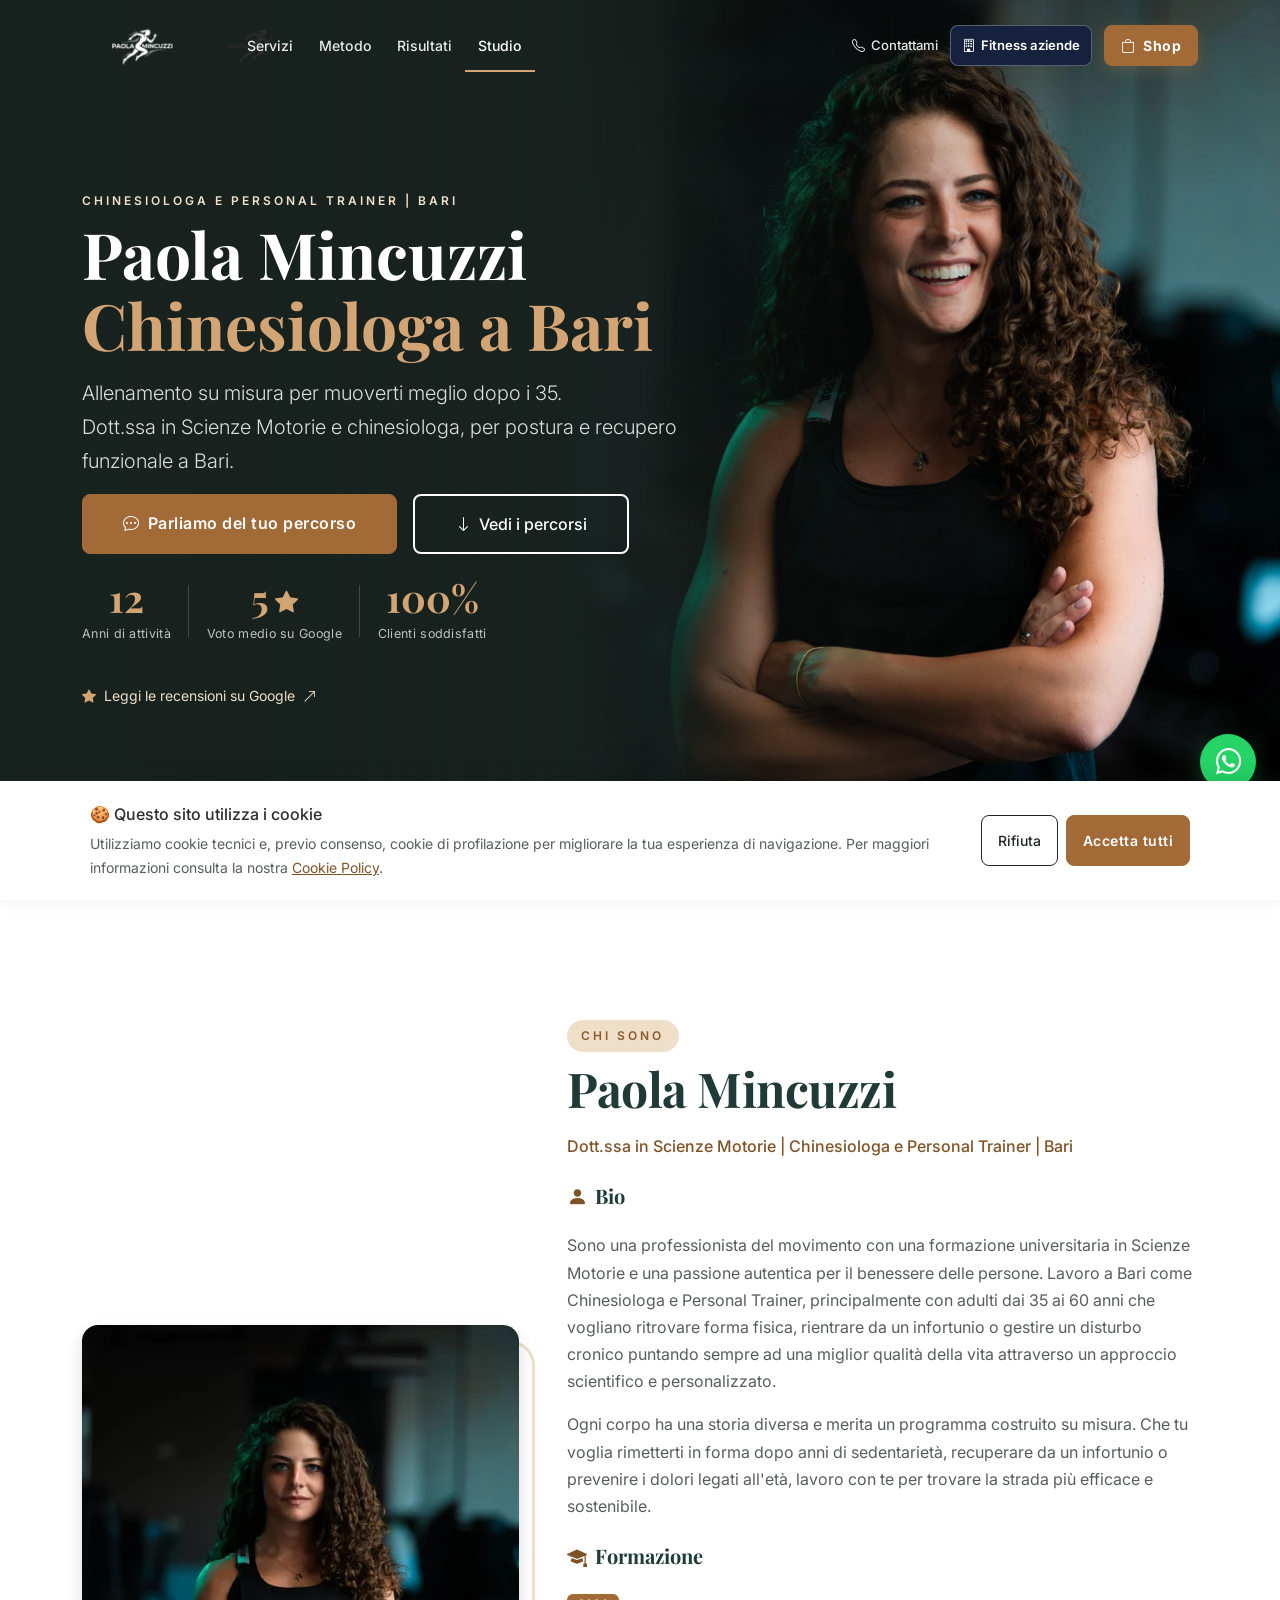
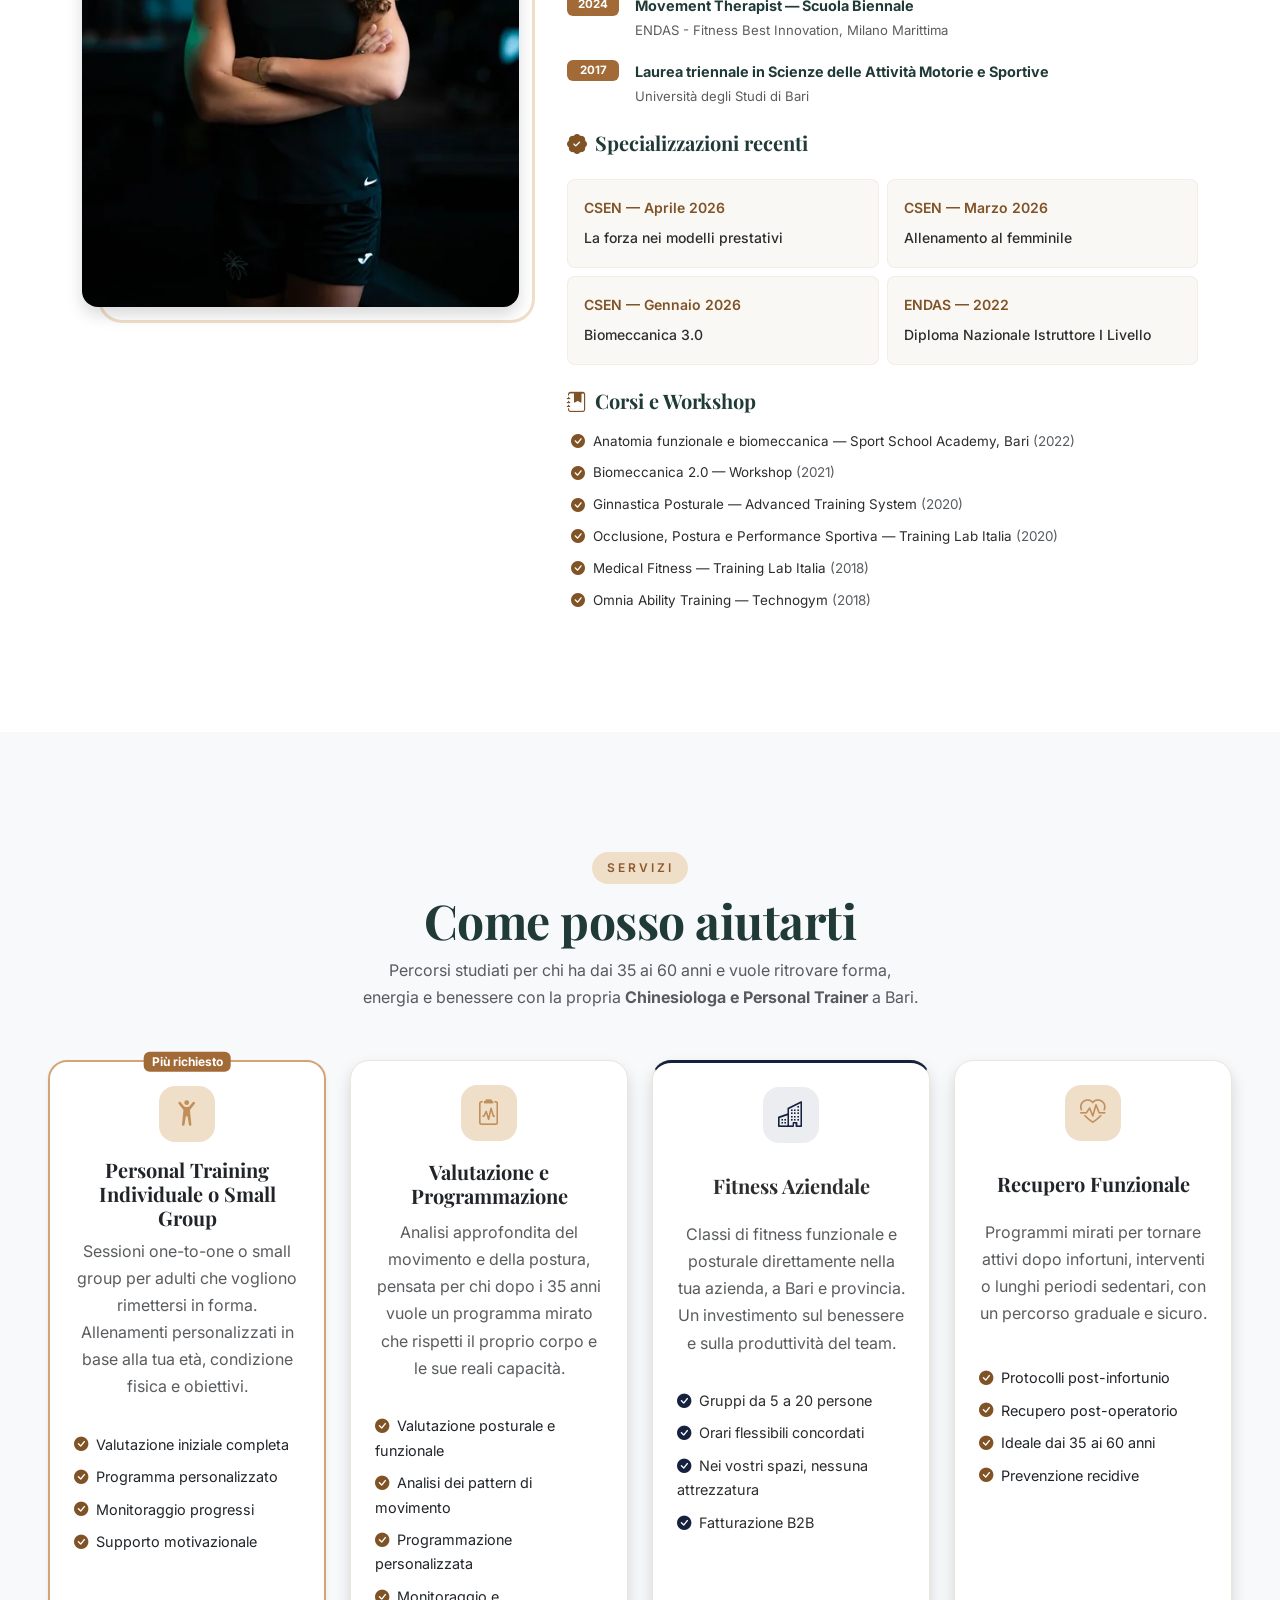
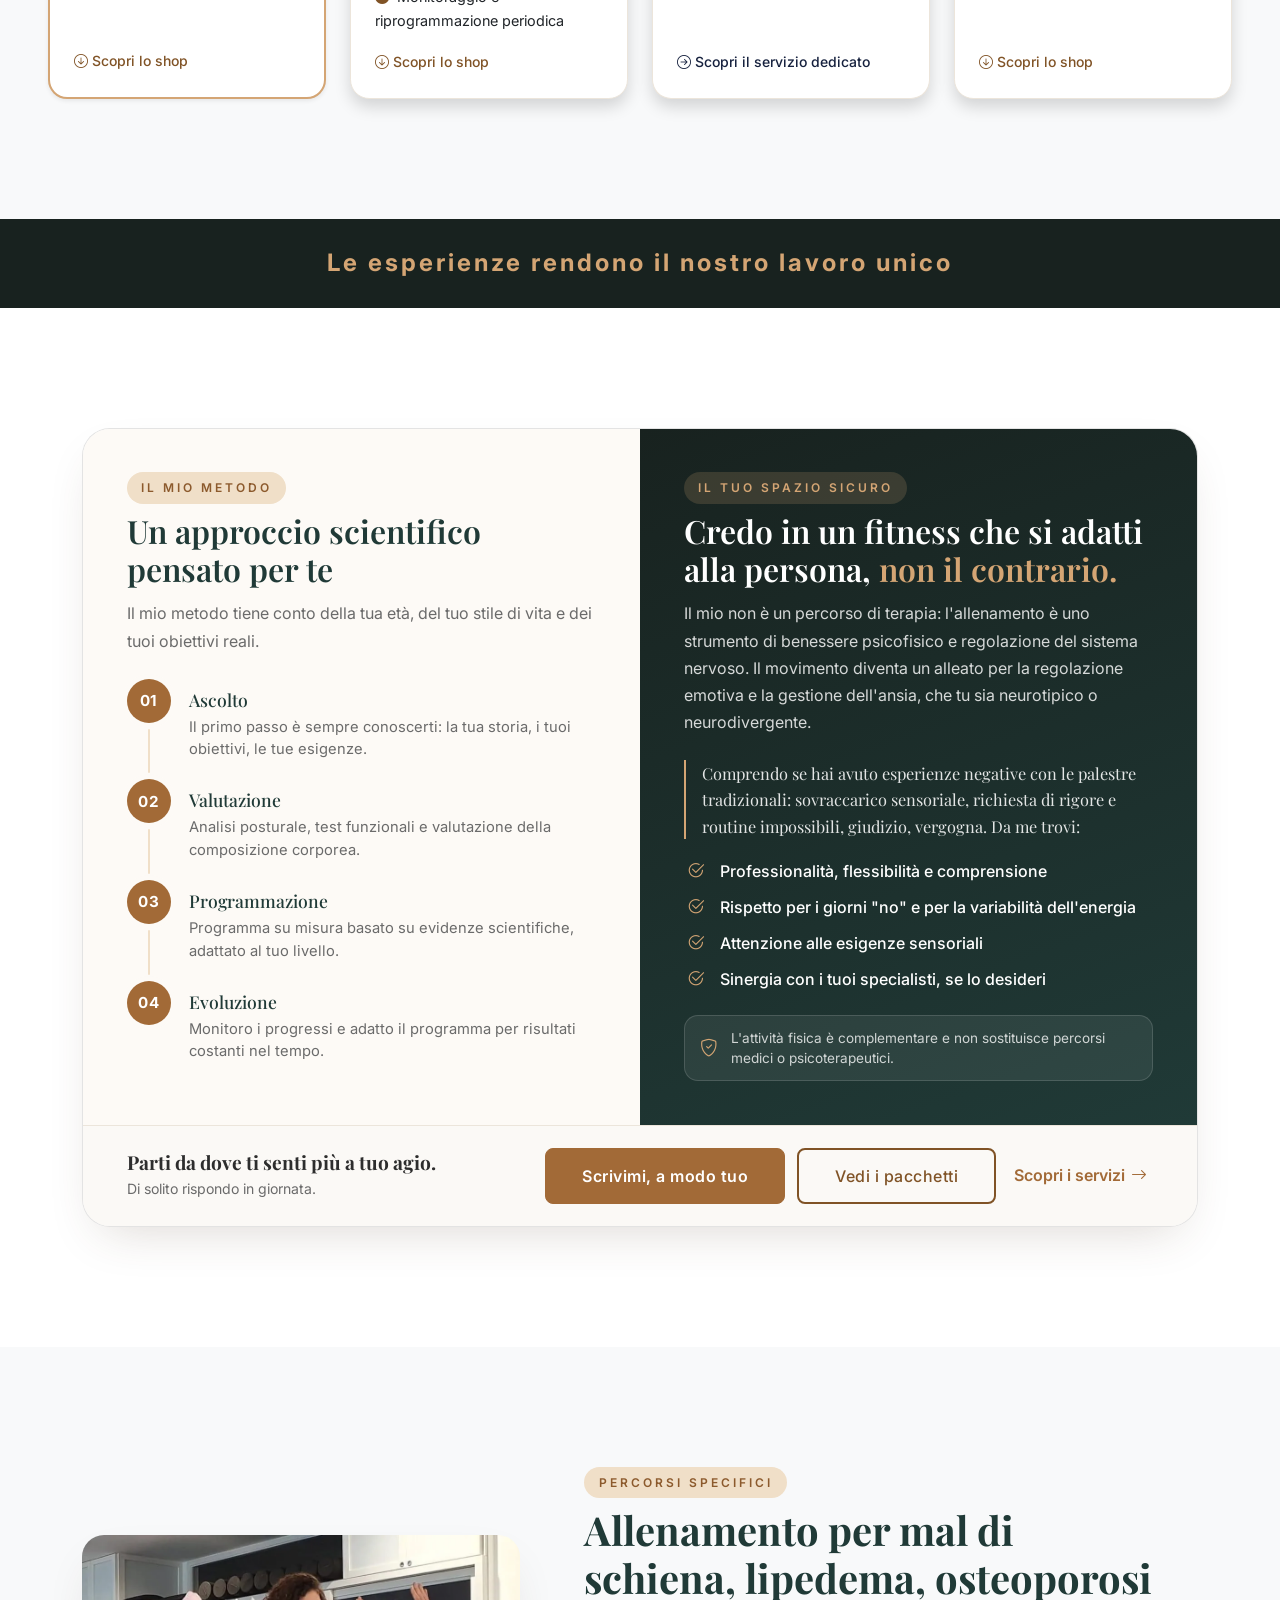
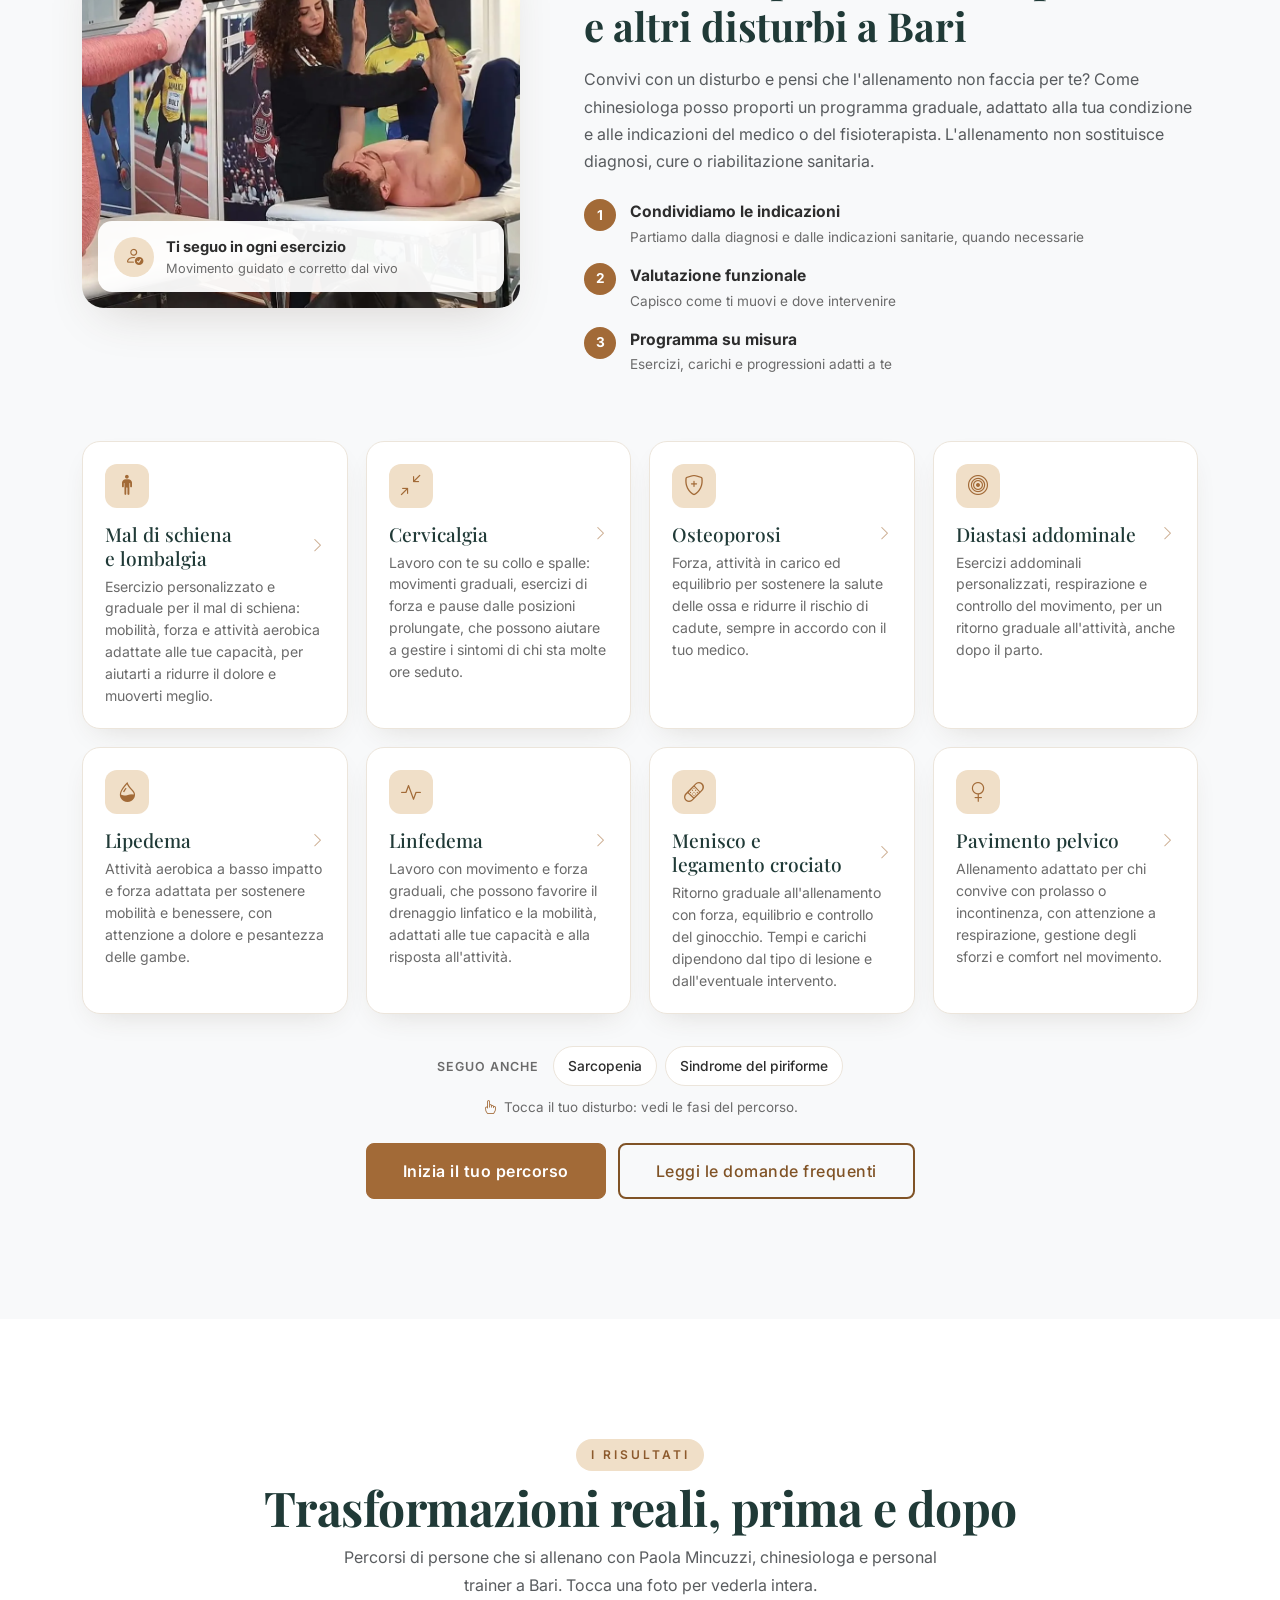
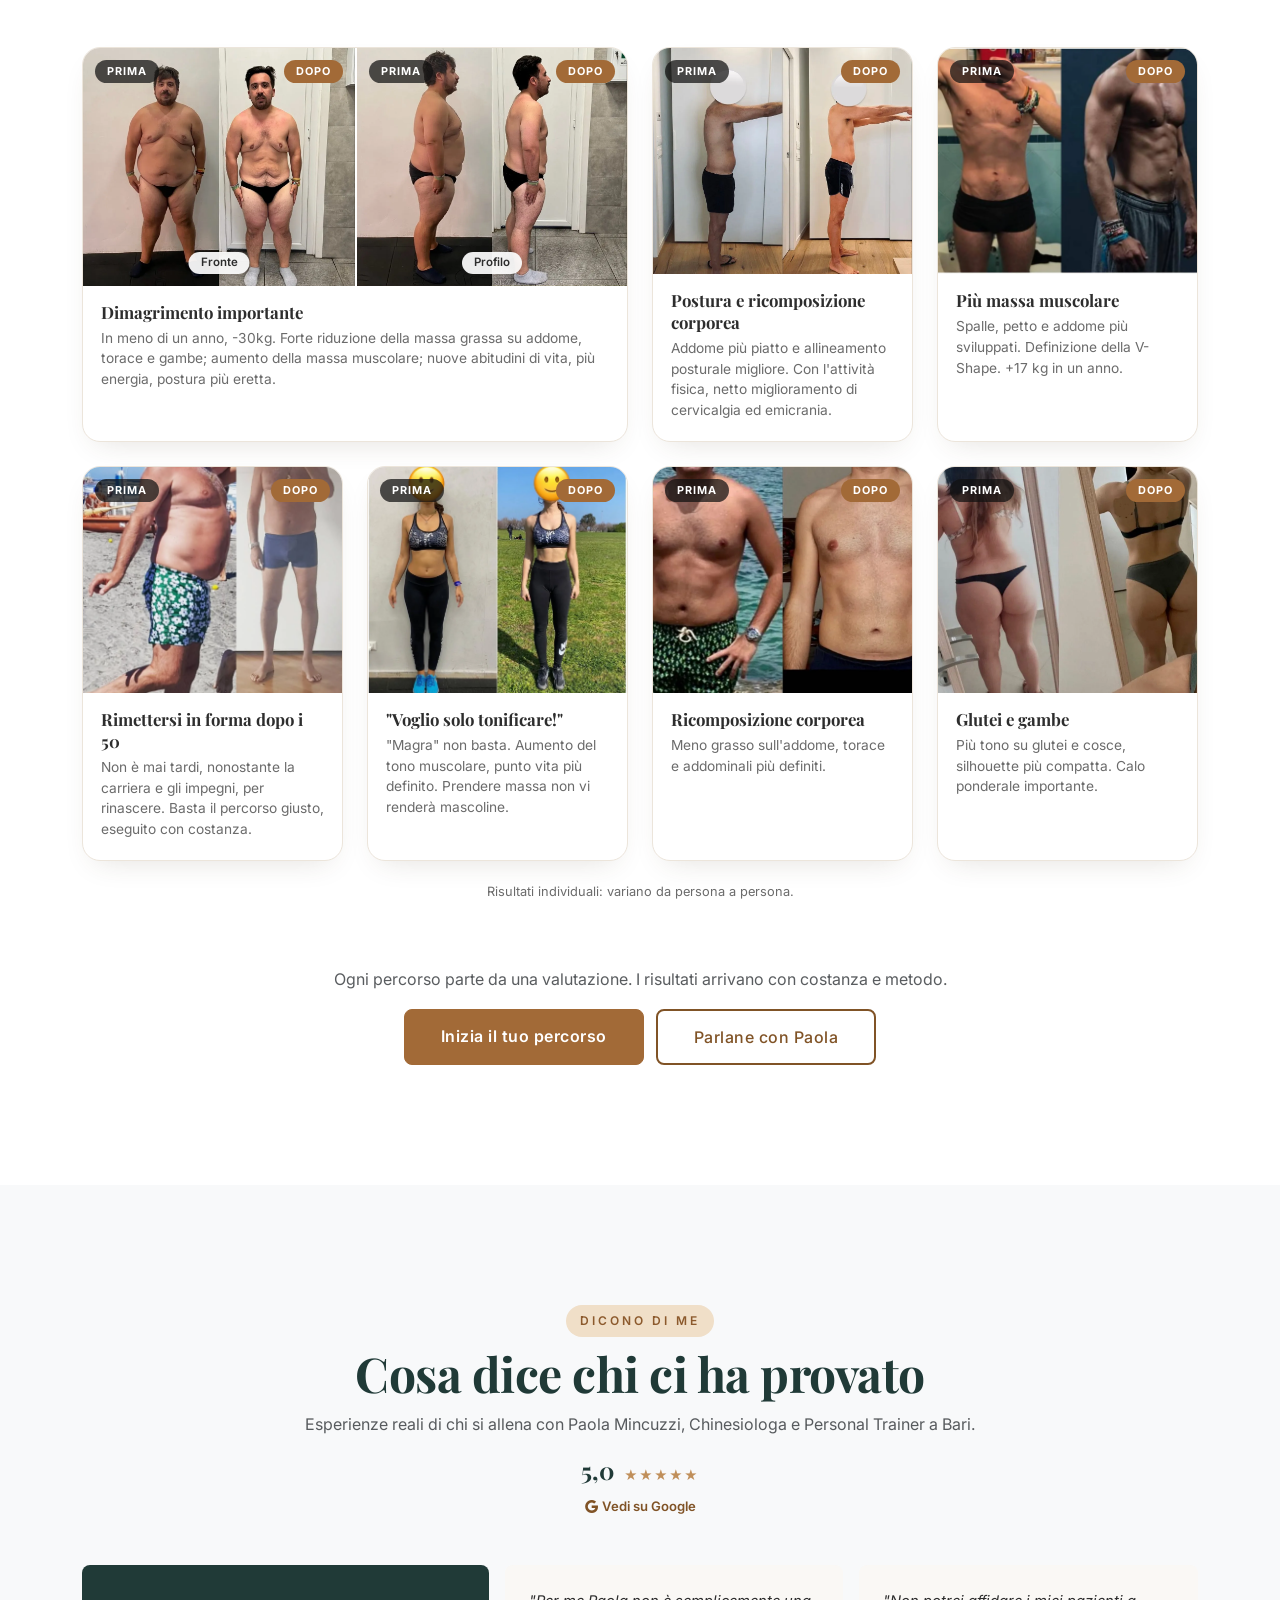
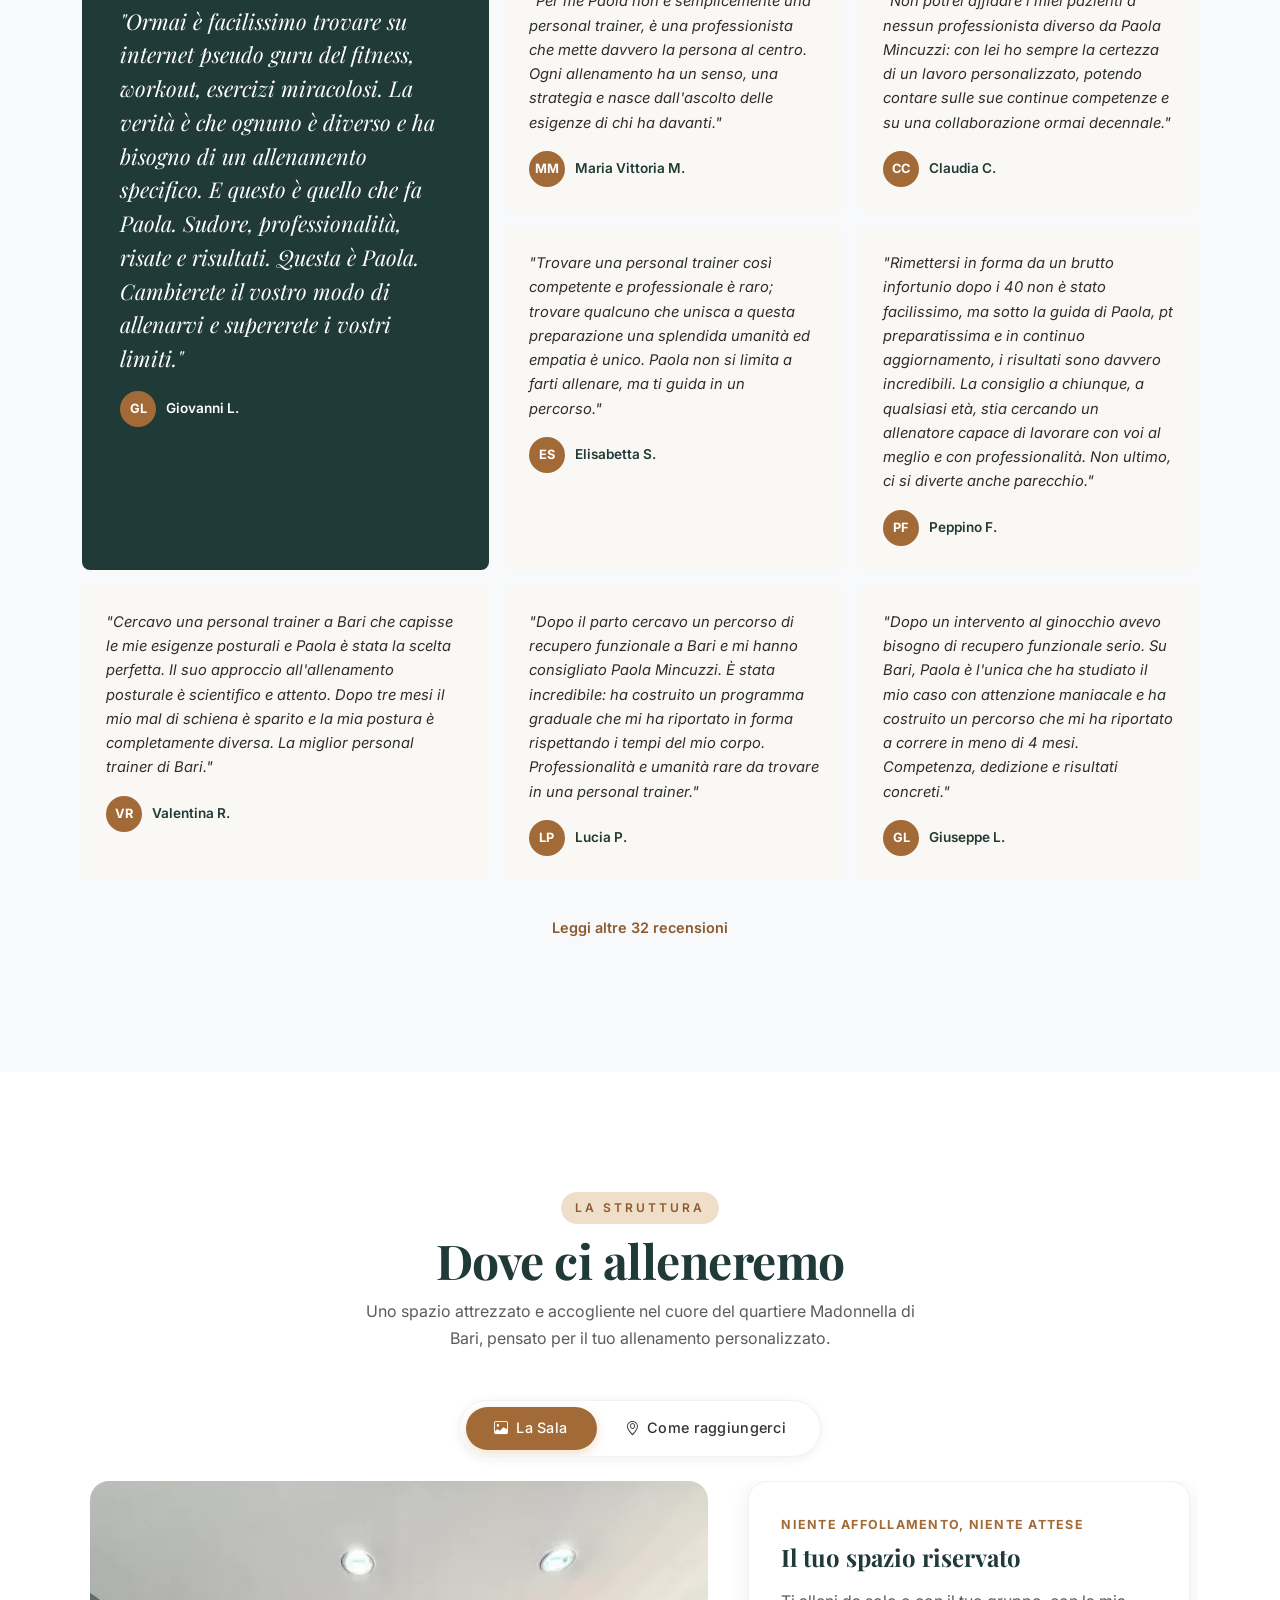
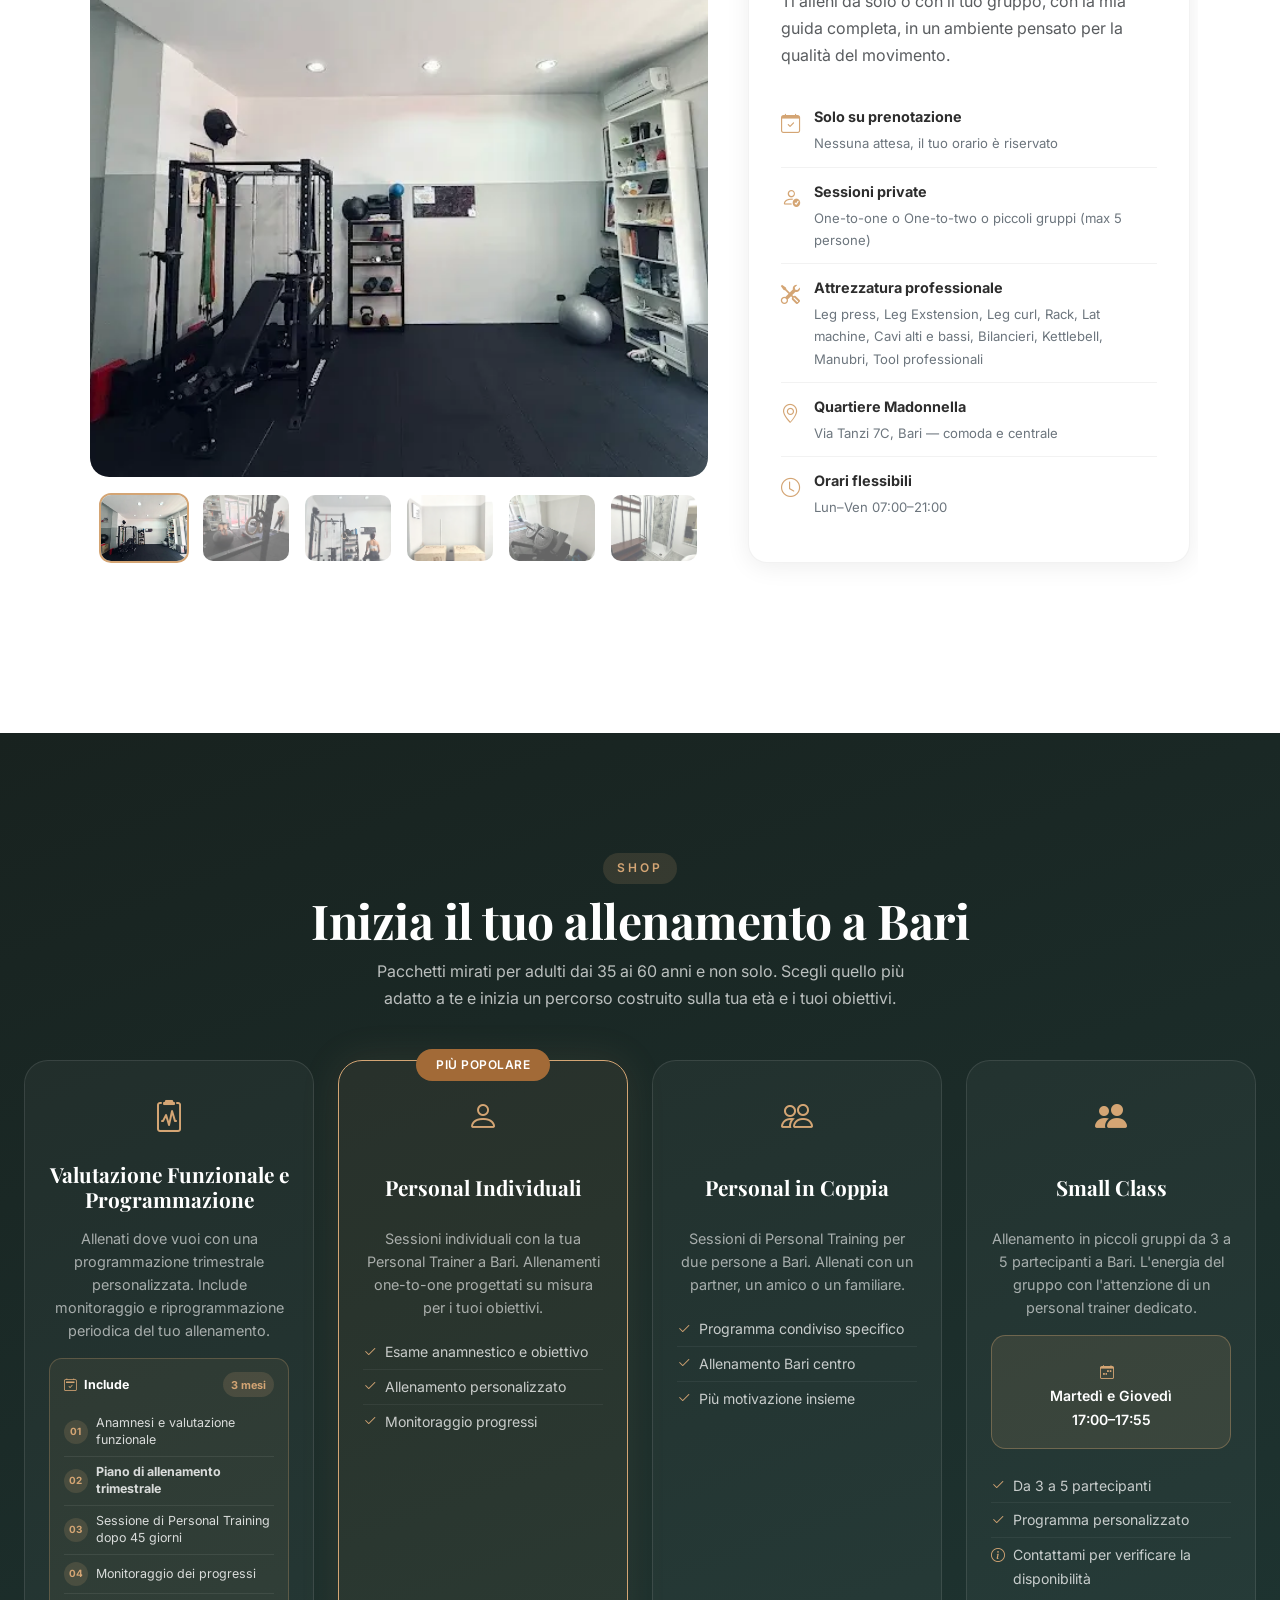
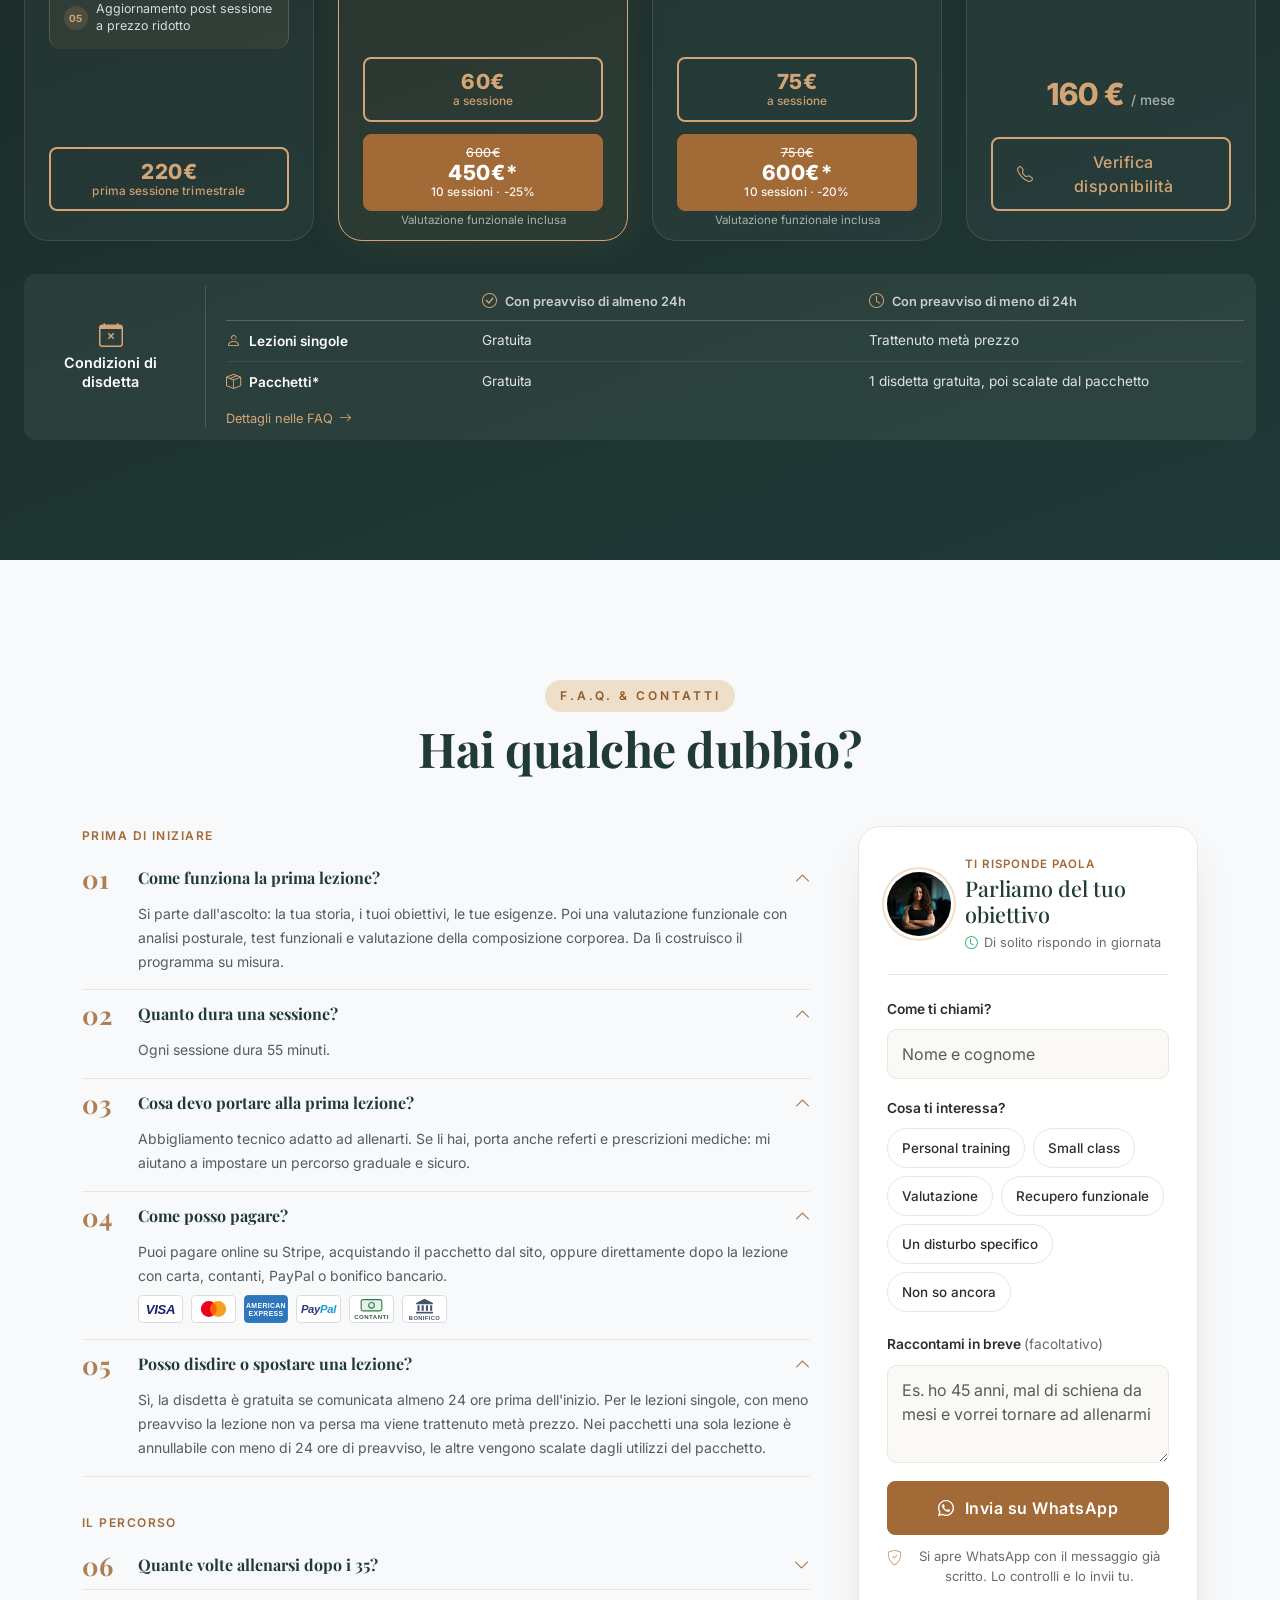
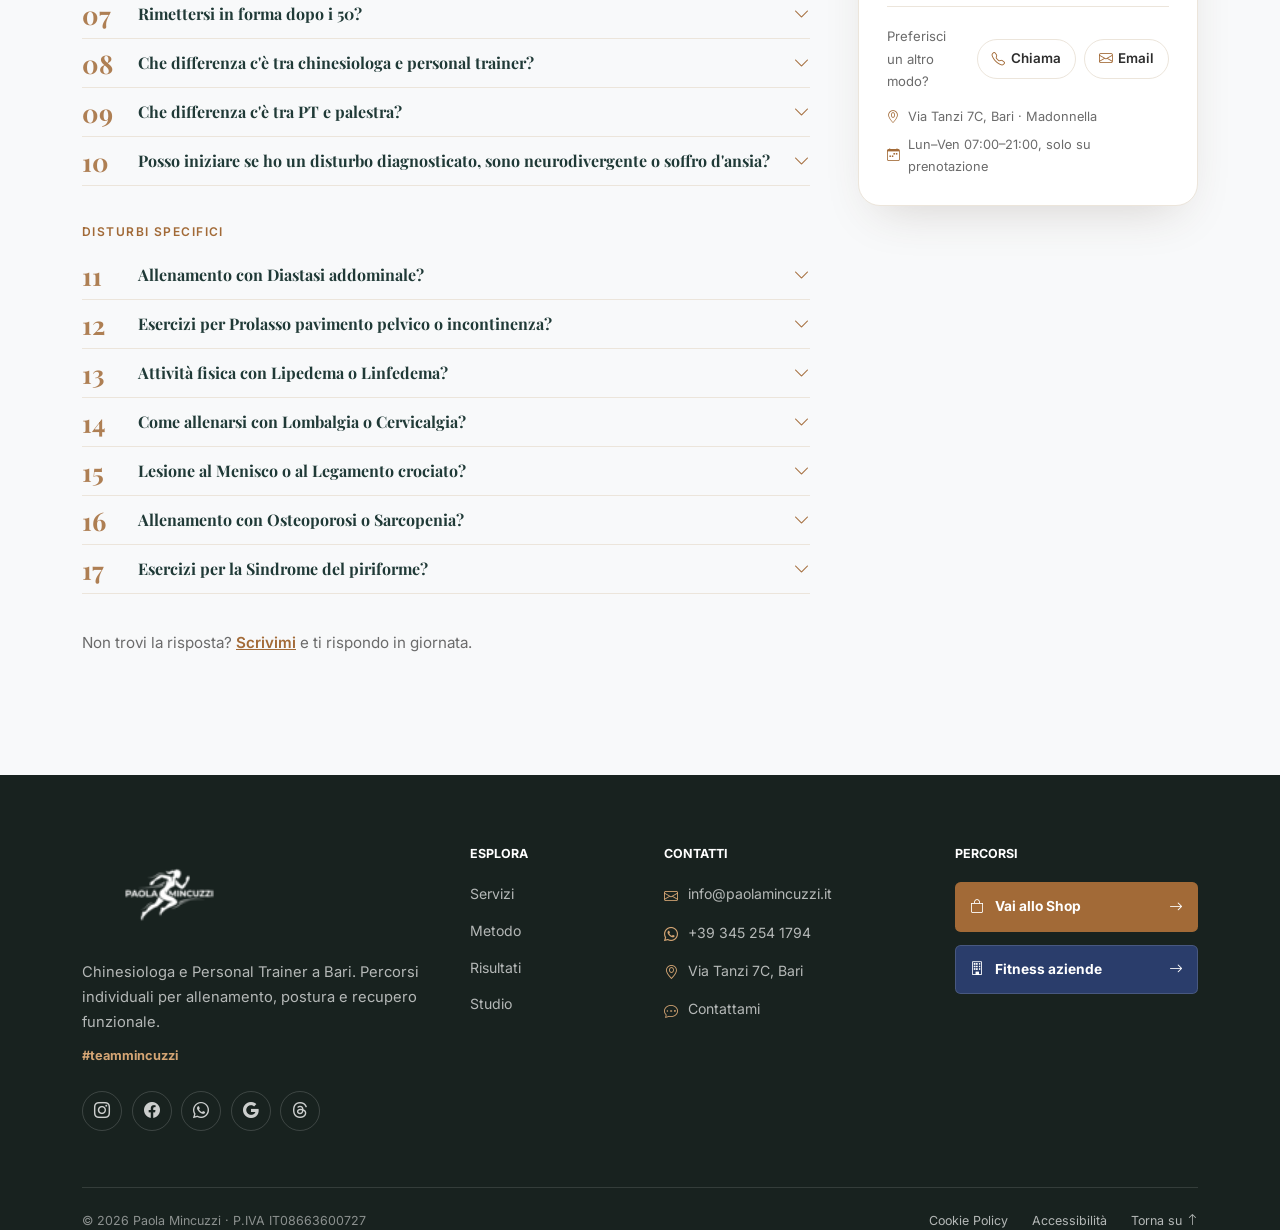
==== commit 394b54bb: "accessibilità 2" ====
--- a/index.html
+++ b/index.html
@@ -1974,6 +1974,7 @@
                 <p>&copy; 2026 Paola Mincuzzi · P.IVA IT08663600727</p>
                 <div class="footer-legal">
                     <a href="cookie-policy.html">Cookie Policy</a>
+                    <a href="accessibilita.html">Accessibilità</a>
                     <a href="#hero" aria-label="Torna all'inizio della pagina">Torna su <i class="bi bi-arrow-up" aria-hidden="true"></i></a>
                 </div>
             </div>
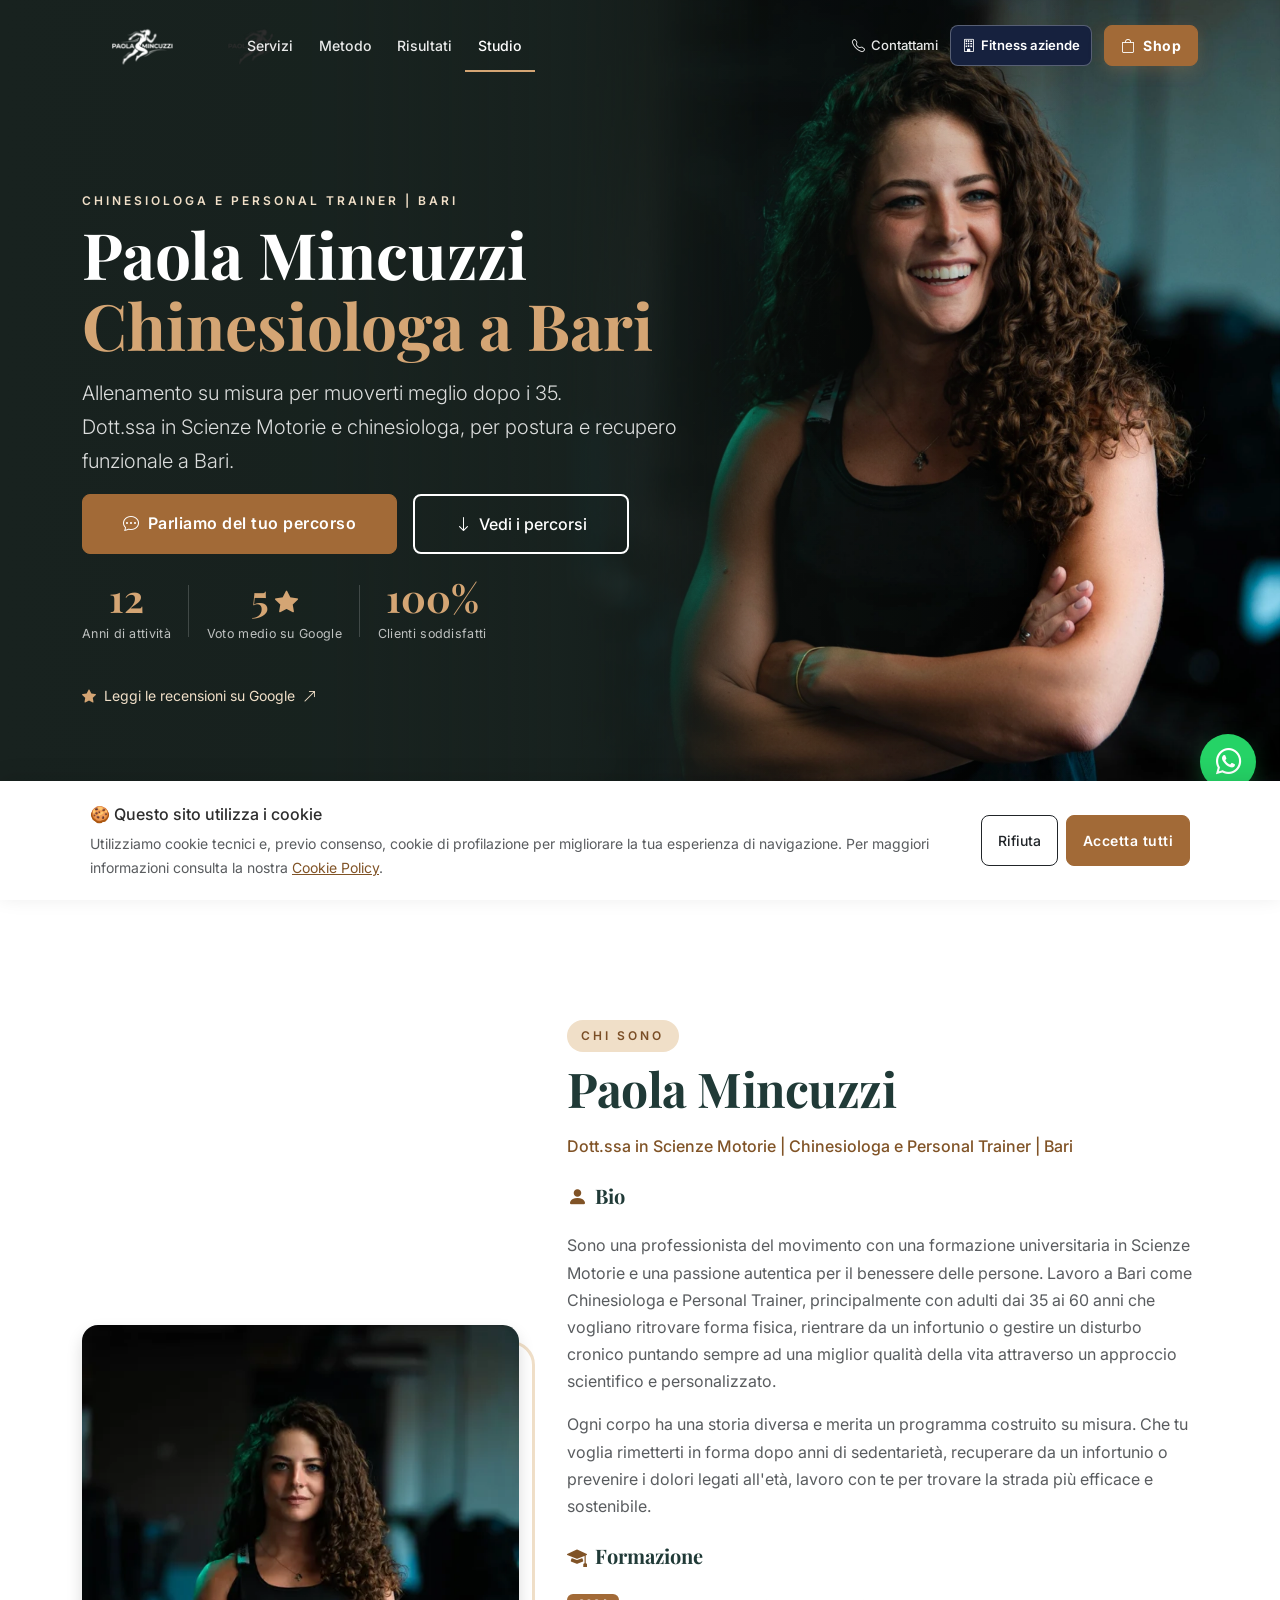
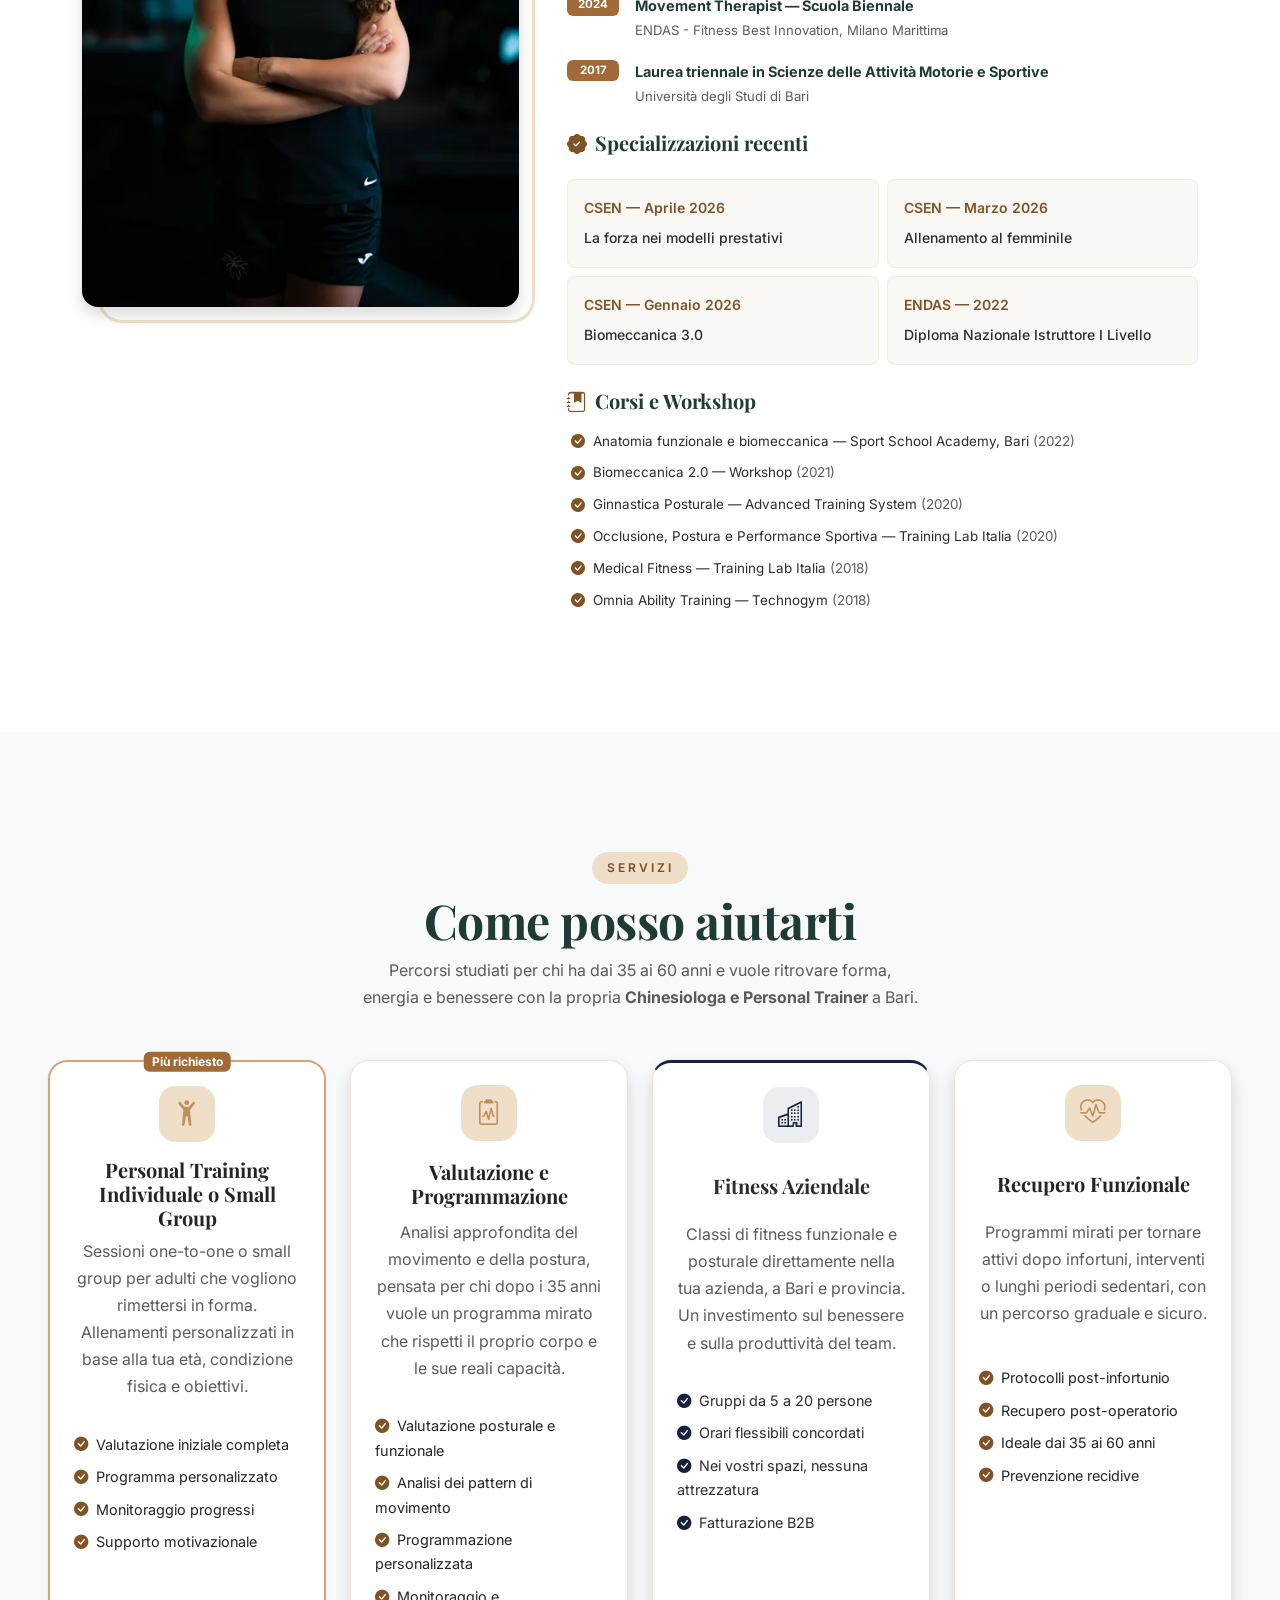
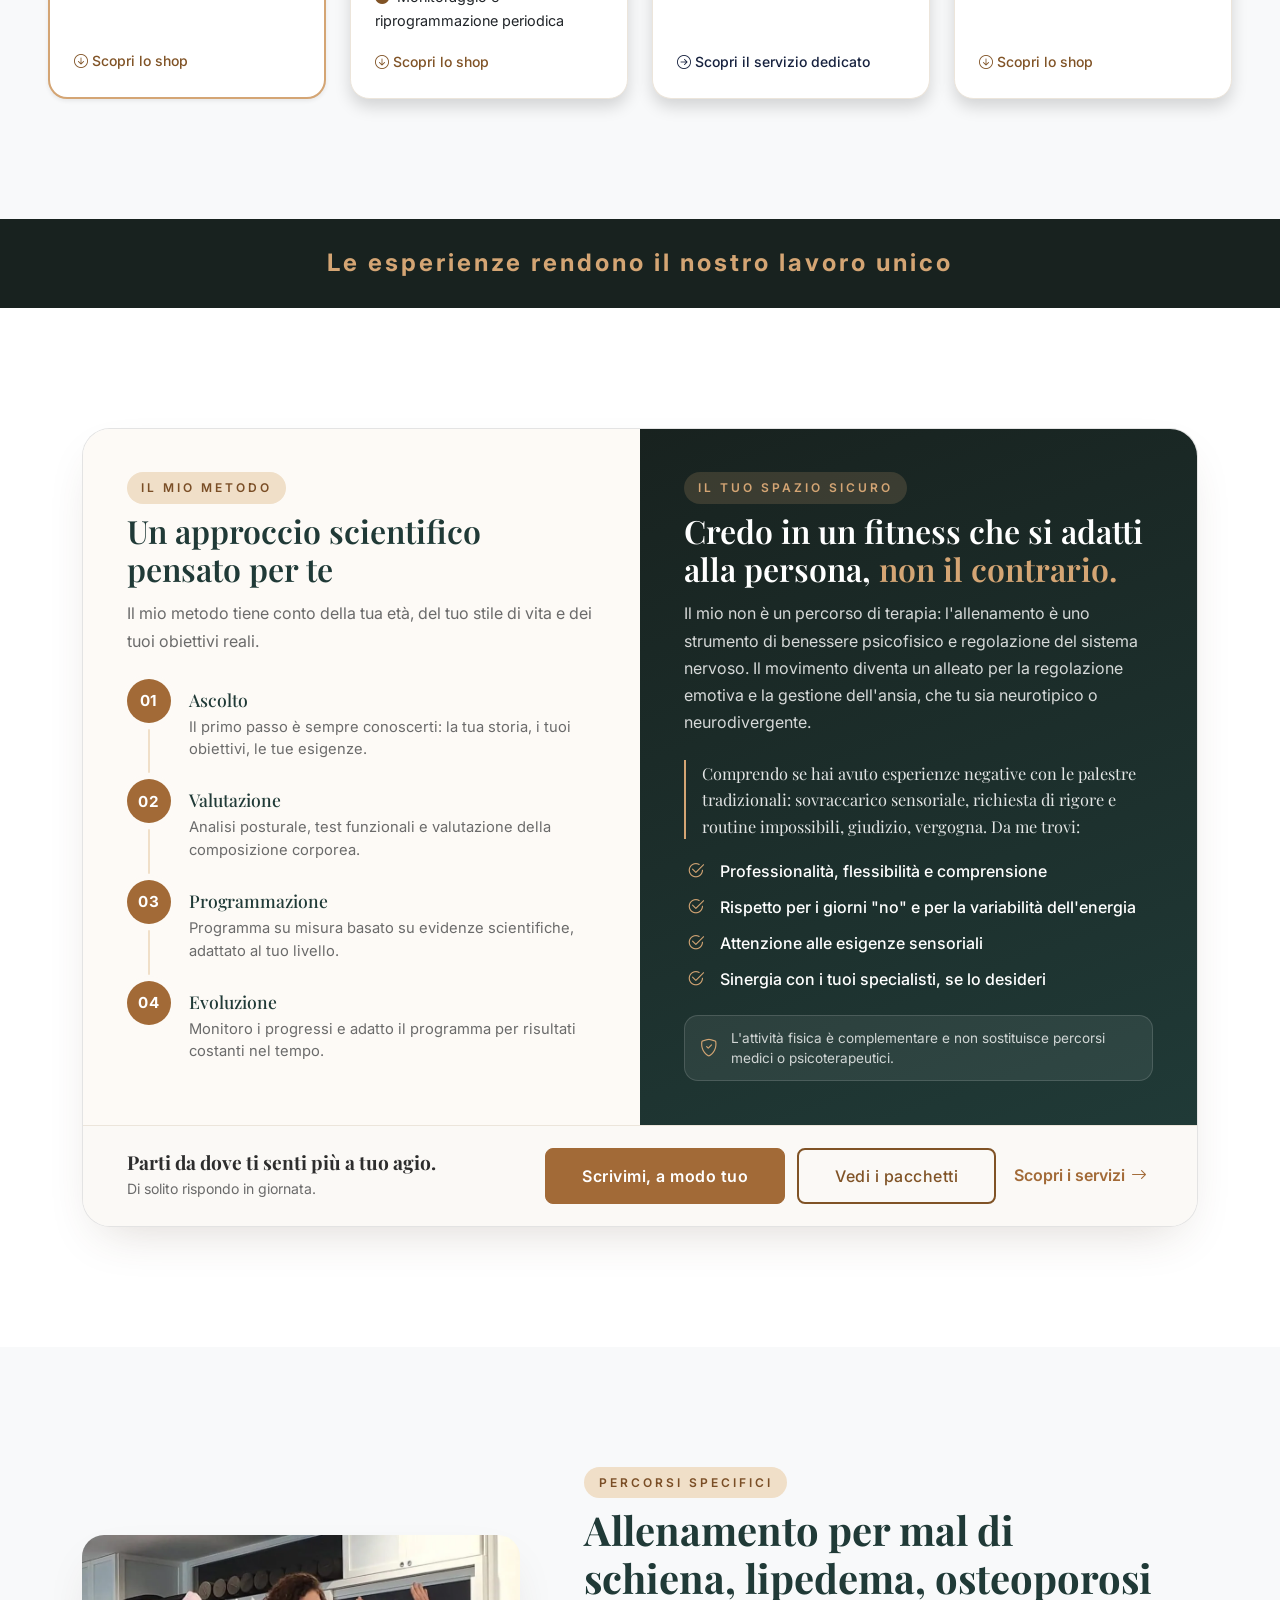
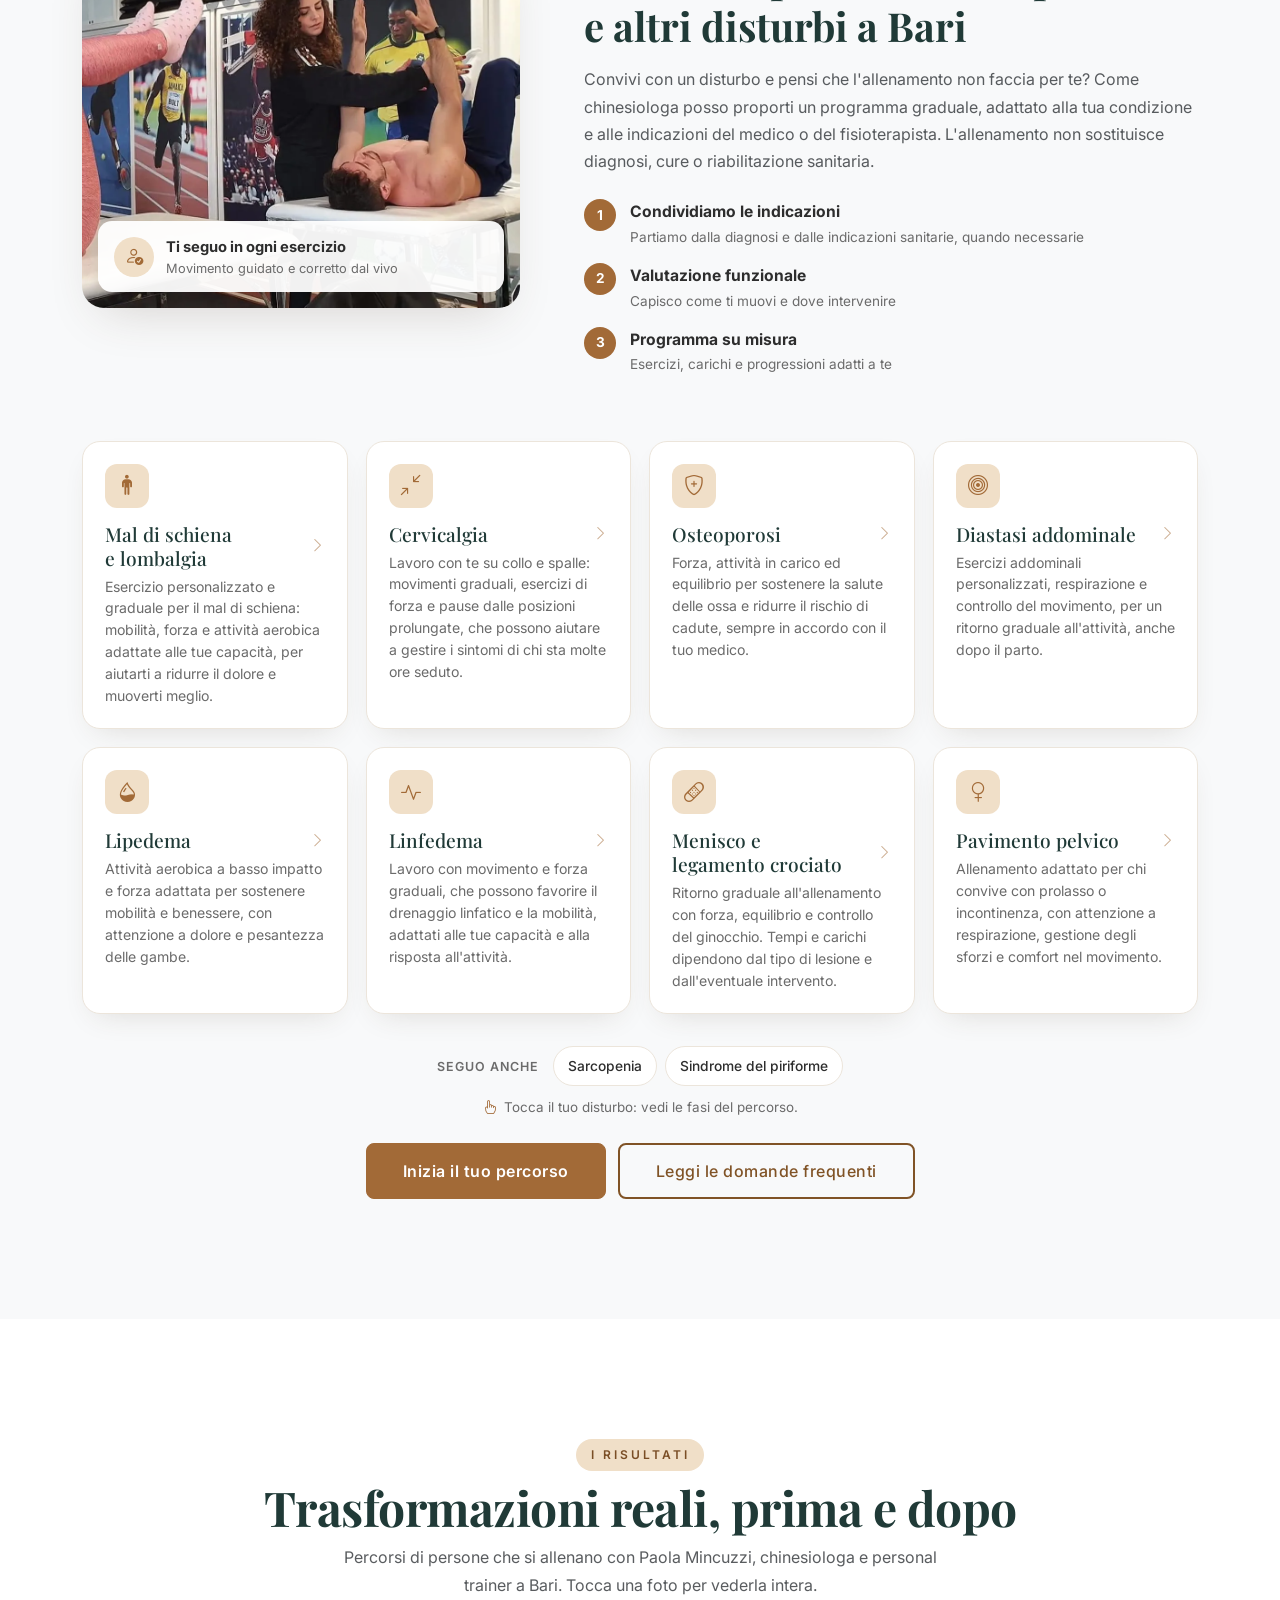
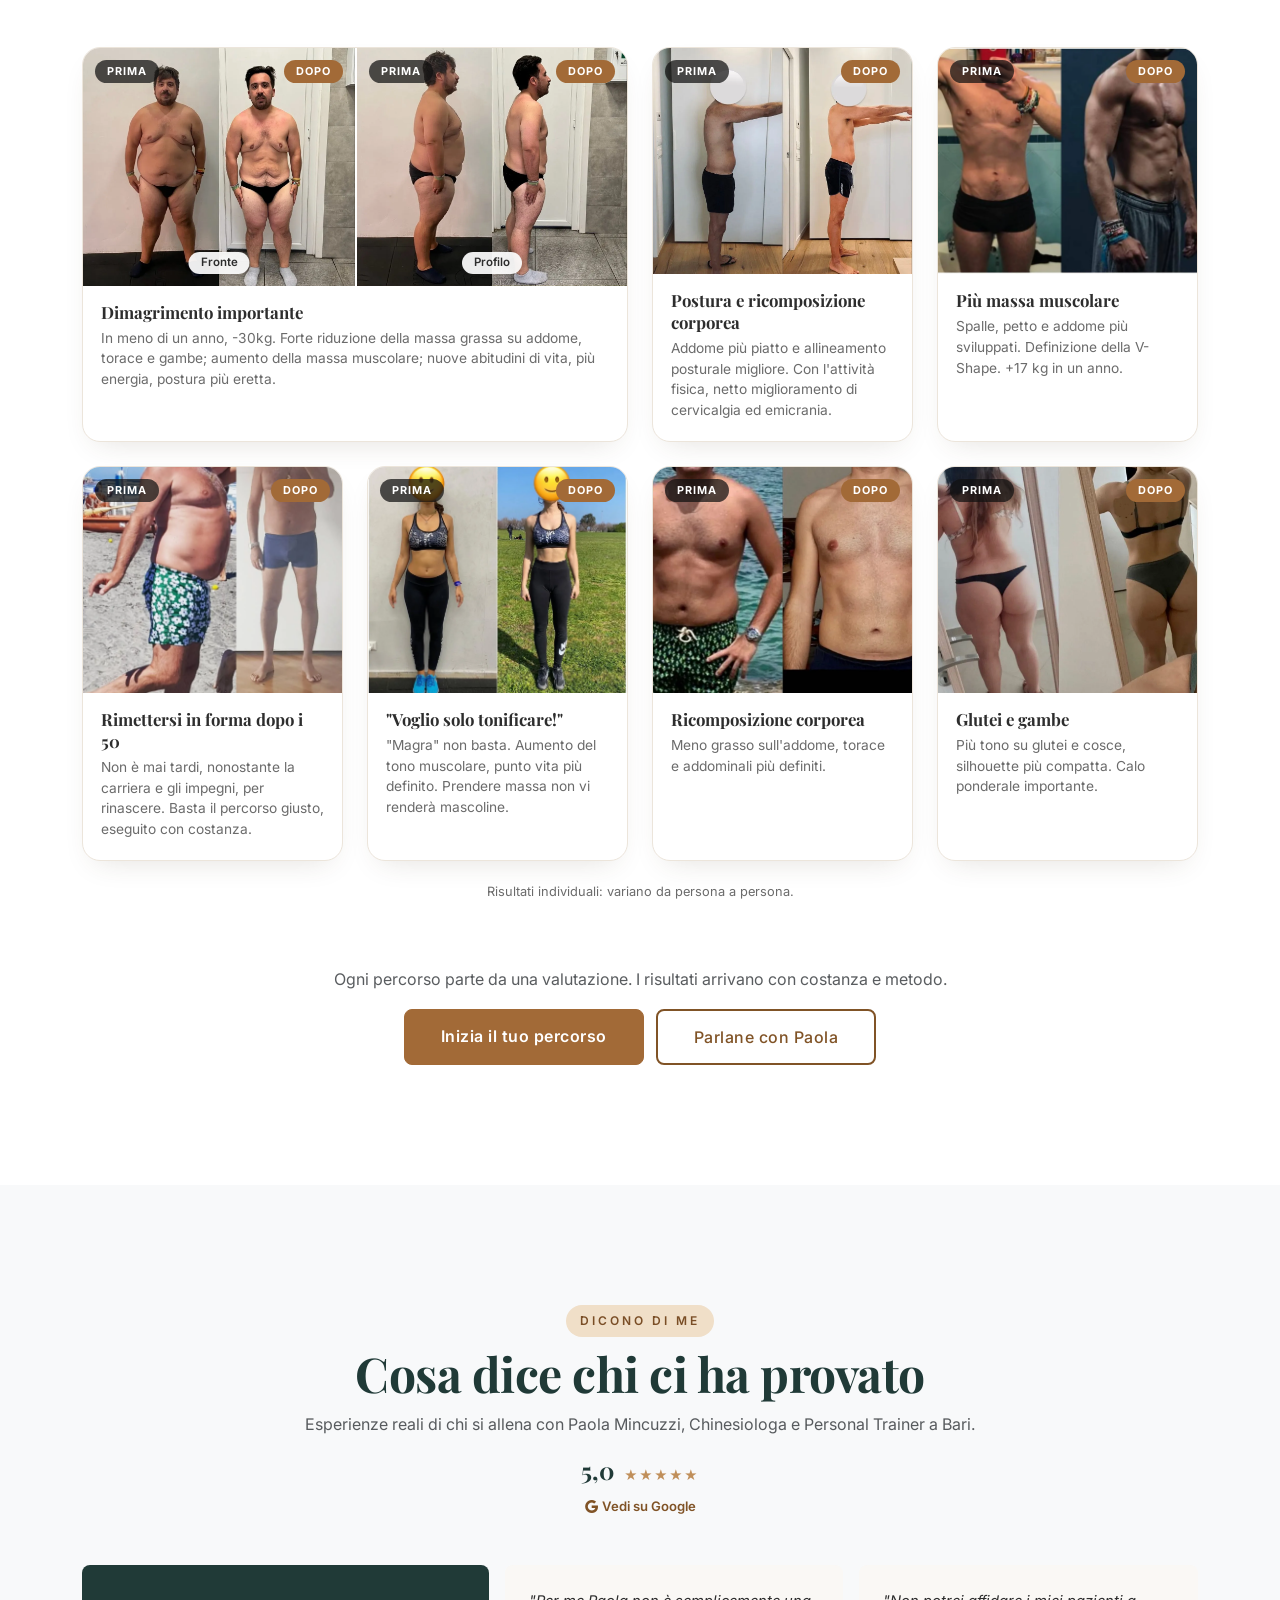
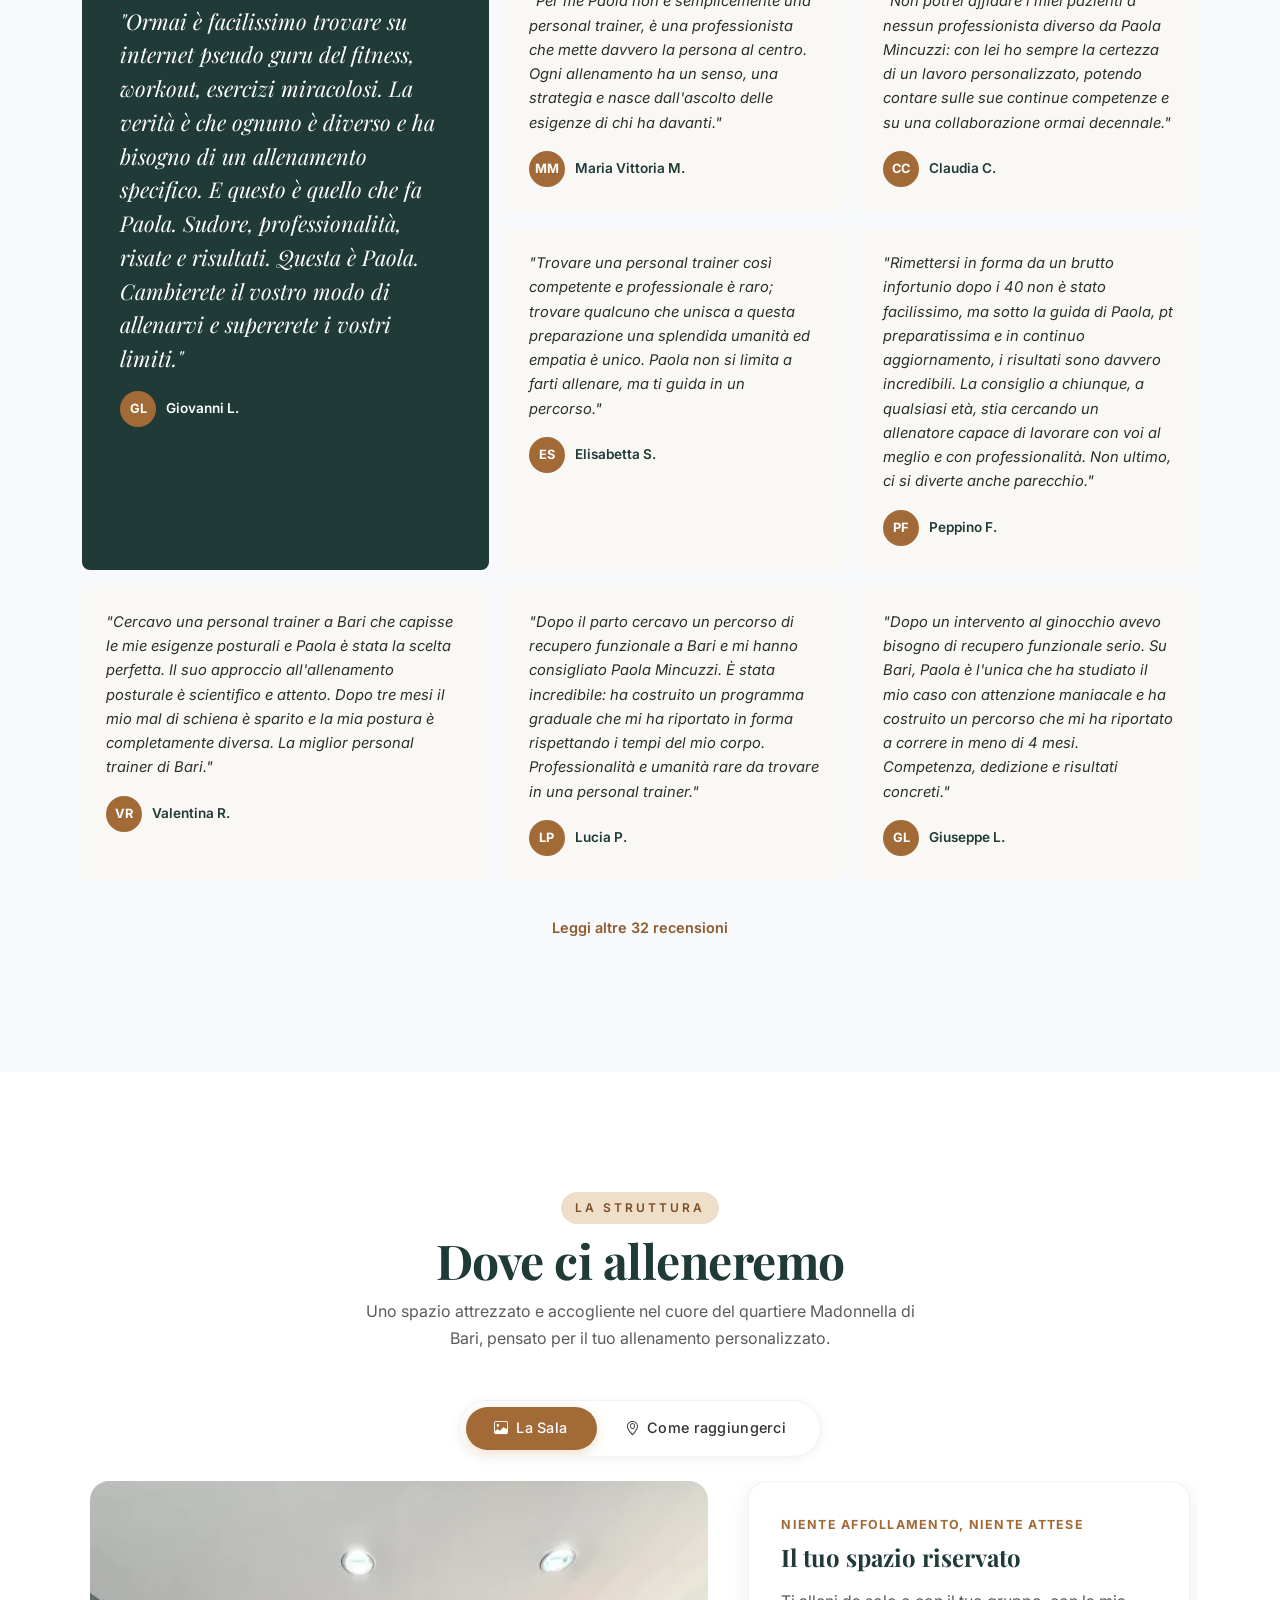
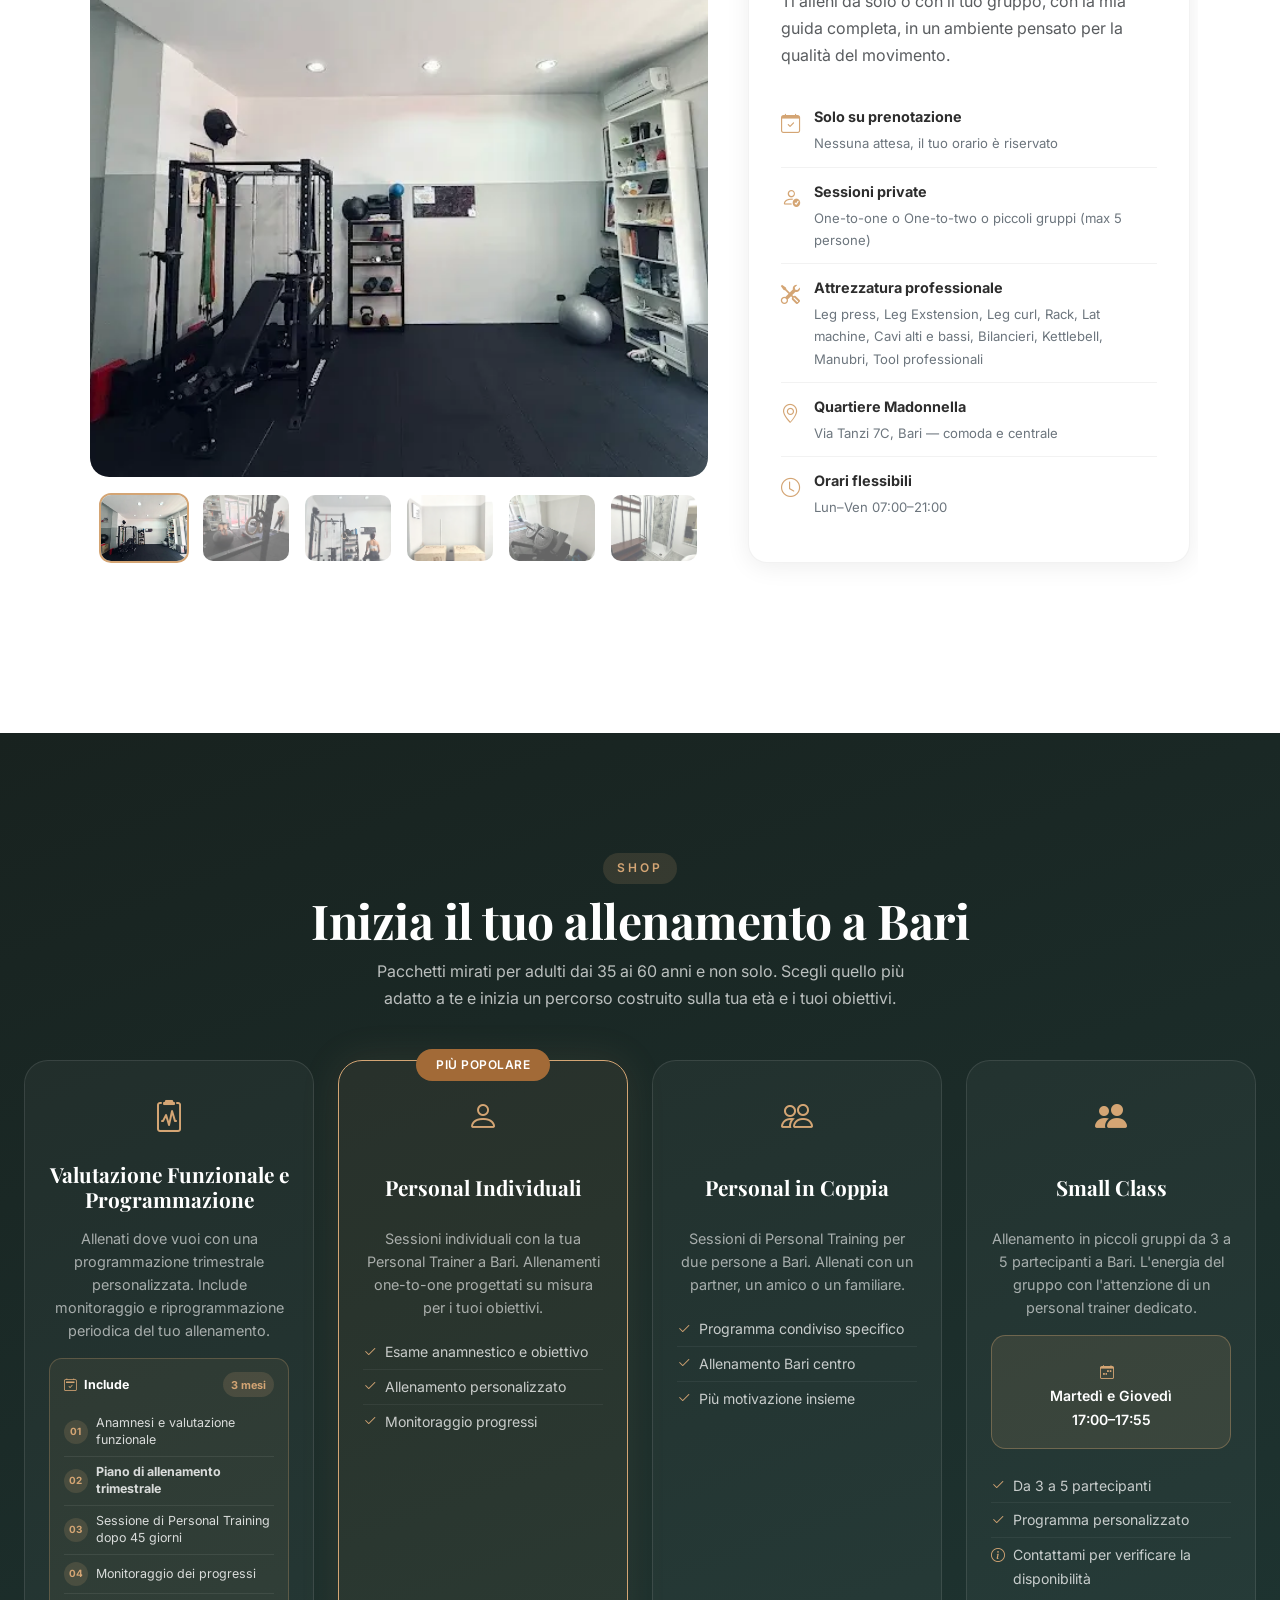
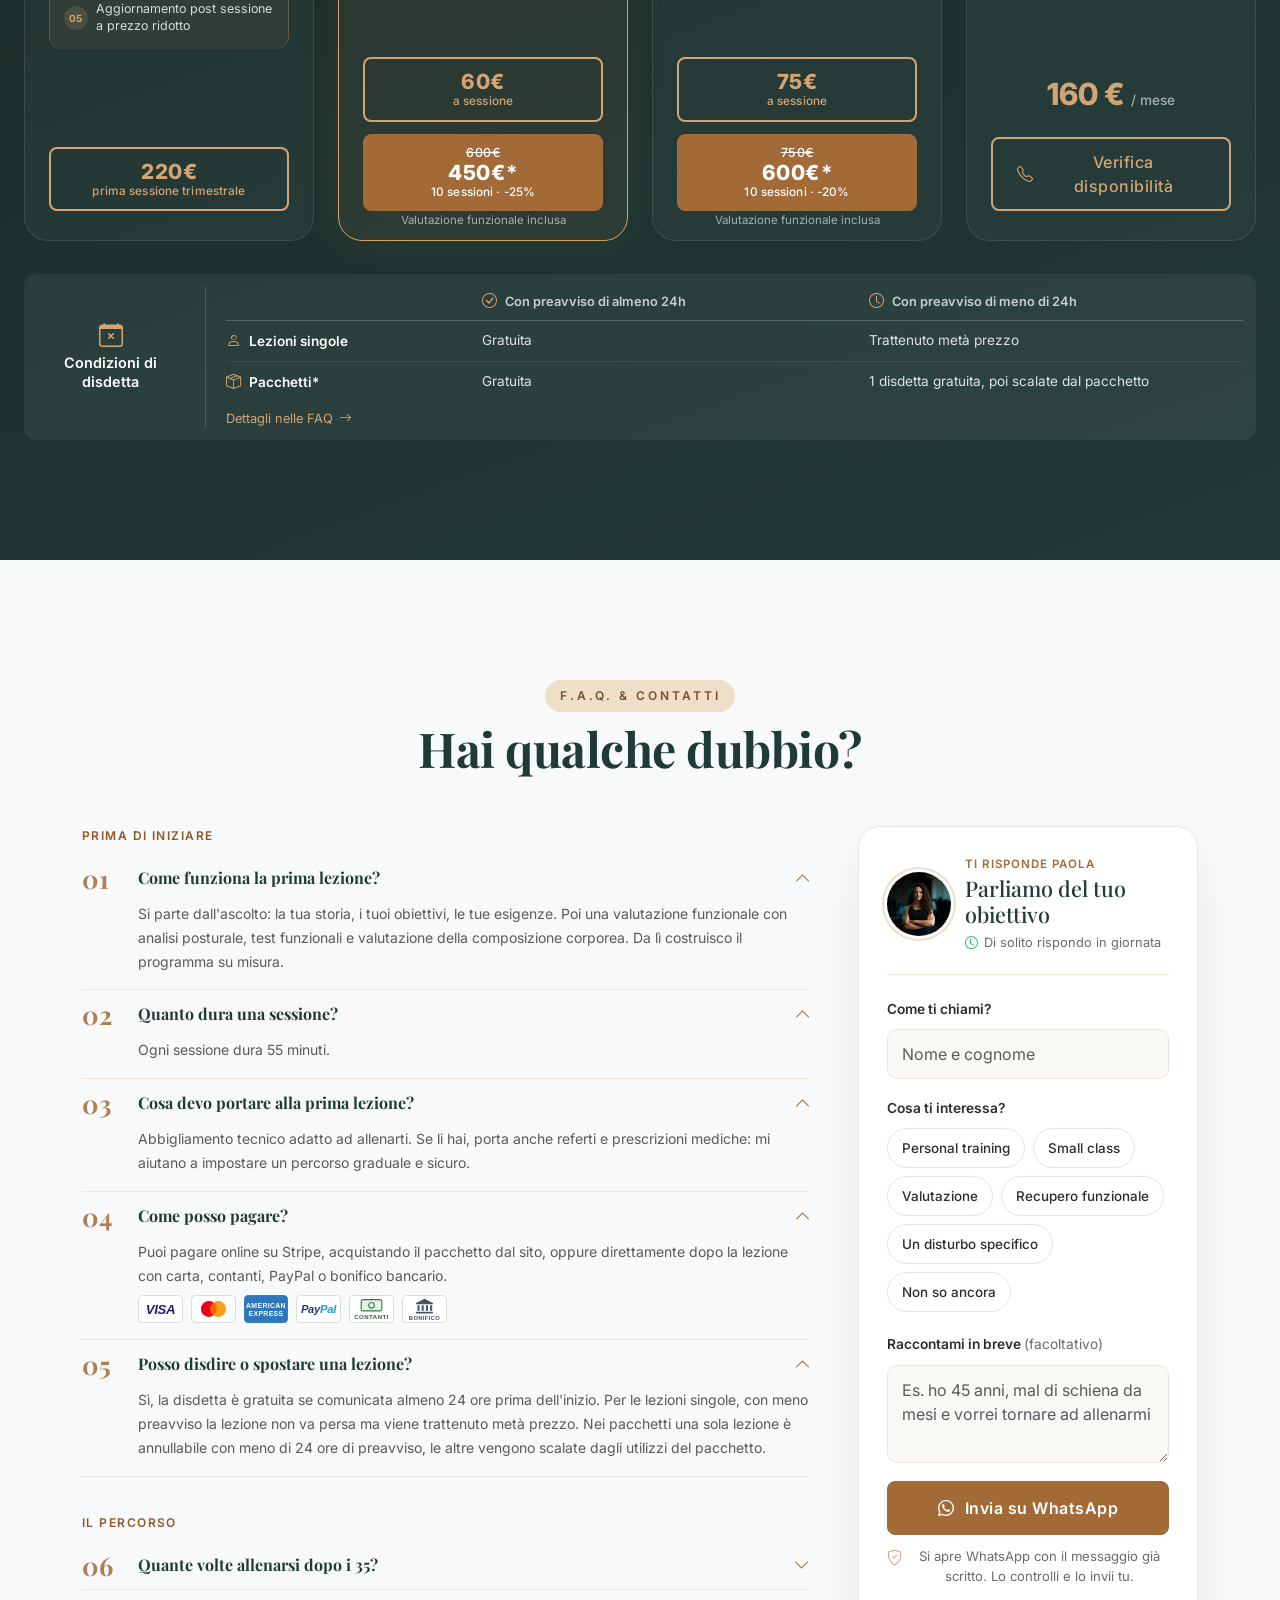
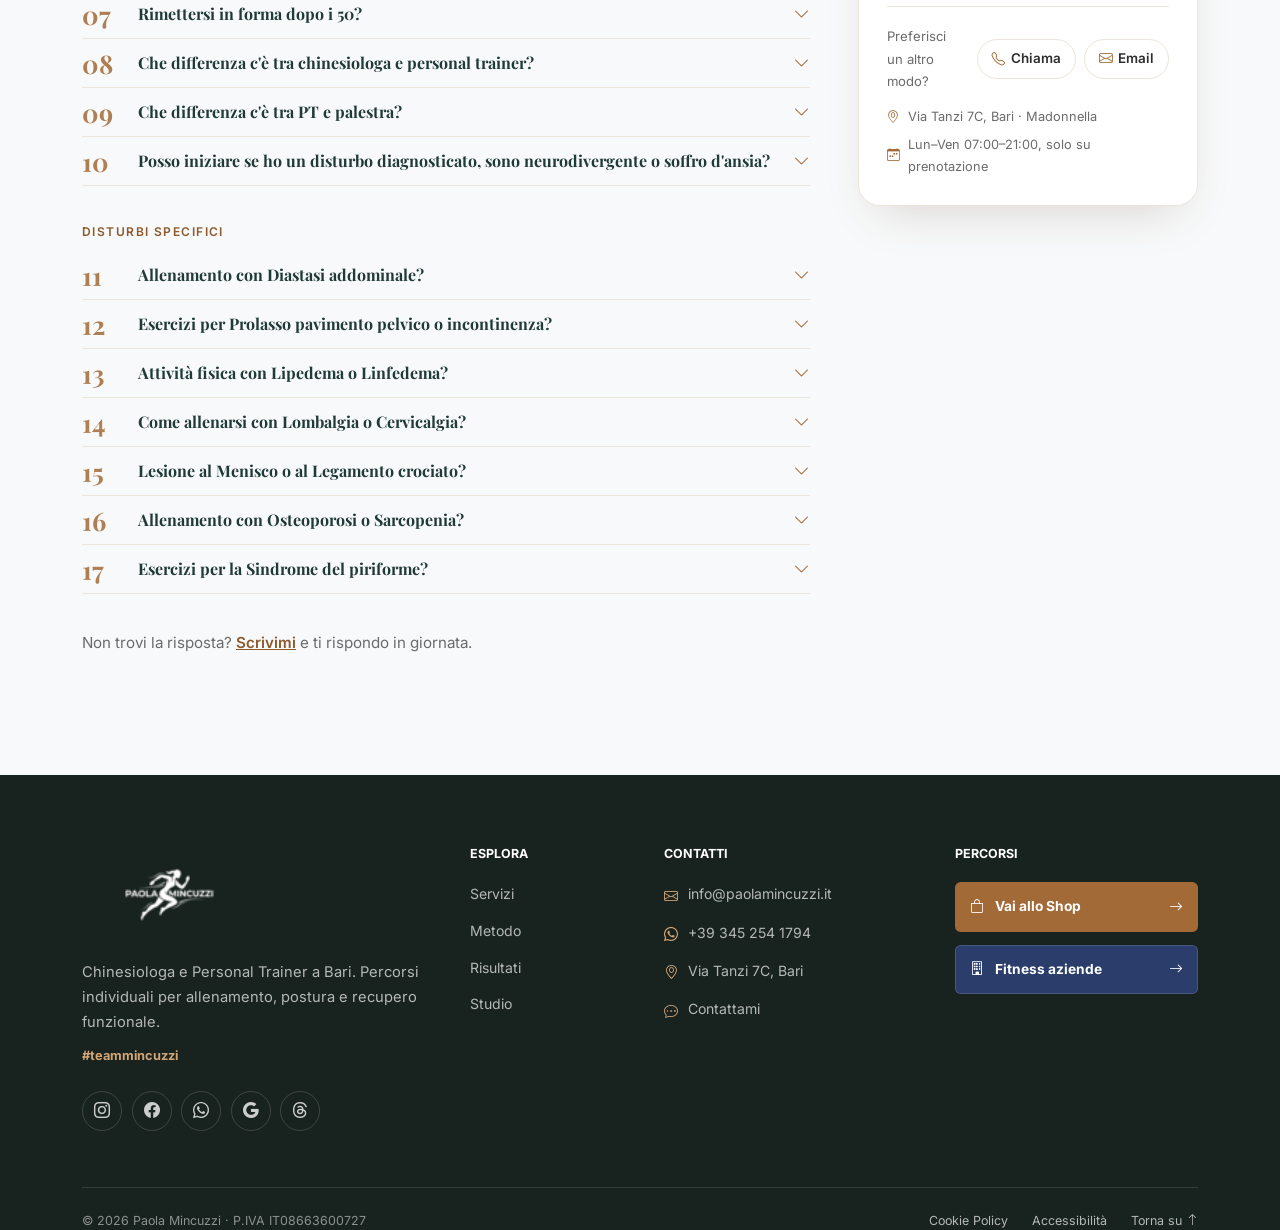
==== commit 98bd95be: "accessibilità 3" ====
--- a/index.html
+++ b/index.html
@@ -34,7 +34,7 @@
     <link rel="preconnect" href="https://cdn.jsdelivr.net" crossorigin>
     <link rel="preload" as="image" href="images/hero-personal-training-bari.webp" fetchpriority="high">
     <link rel="stylesheet" href="https://cdn.jsdelivr.net/npm/bootstrap@5.3.3/dist/css/bootstrap.min.css">
-    <link rel="stylesheet" href="styles.min.css?v=d9051db373">
+    <link rel="stylesheet" href="styles.min.css?v=2967606d01">
     <link rel="stylesheet" href="https://cdn.jsdelivr.net/npm/bootstrap-icons@1.11.3/font/bootstrap-icons.min.css" media="print" onload="this.media='all'">
     <link rel="stylesheet" href="https://fonts.googleapis.com/css2?family=Playfair+Display:wght@400;600;700&family=Inter:wght@300;400;500;600&display=swap" media="print" onload="this.media='all'">
     <noscript>
--- a/styles.min.css
+++ b/styles.min.css
@@ -1 +1 @@
-:root{--accent:#d4a574;--accent-dark:#c08f5a;--accent-light:#f0dfc8;--accent-strong:#a26a37;--accent-strong-hover:#8c5a2d;--aziendale:#16213e;--aziendale-soft:#1e2d52;--aziendale-light:#2a3d6b;--dark:#111111;--dark-soft:#1a1a1a;--text:#2d2d2d;--text-muted:#6b6b6b;--bg:#ffffff;--bg-alt:#faf8f5;--bg-dark:#111111;--font-heading:'Playfair Display',serif;--font-body:'Inter',sans-serif;--line:#ece5db;--bg-warm:#fbf9f6;--shadow-soft:0 20px 50px -20px rgba(80, 60, 40, 0.22);--shadow-card:0 12px 30px -14px rgba(80, 60, 40, 0.18);--s1:8px;--s2:16px;--s3:24px;--s4:40px;--s5:64px;--s6:96px;--ease-out:cubic-bezier(0.23, 1, 0.32, 1);--ease-in-out:cubic-bezier(0.77, 0, 0.175, 1)}.home-page{--dark:#203a37;--dark-soft:#29433f;--bg-dark:#18221f}.preloader{position:fixed;inset:0;z-index:99999;background:var(--dark);display:flex;align-items:center;justify-content:center;transition:opacity .5s ease,visibility .5s ease}.preloader.hidden{opacity:0;visibility:hidden}.preloader-content{text-align:center}.preloader-logo{font-family:Georgia,serif;font-size:4rem;font-weight:700;color:#fff;letter-spacing:4px;margin-bottom:1.5rem;animation:preloaderPulse 1.5s ease-in-out infinite}.preloader-bar{width:120px;height:3px;background:rgba(255,255,255,.15);border-radius:3px;margin:0 auto 1rem;overflow:hidden}.preloader-bar-fill{width:40%;height:100%;background:var(--accent);border-radius:3px;animation:preloaderSlide .8s ease-in-out infinite}.preloader-text{font-family:'Helvetica Neue',Arial,sans-serif;font-size:.7rem;font-weight:300;letter-spacing:4px;color:rgba(255,255,255,.5);margin:0}@keyframes preloaderPulse{0%,100%{opacity:1}50%{opacity:.6}}@keyframes preloaderSlide{0%{transform:translateX(-150%)}100%{transform:translateX(250%)}}html{scroll-behavior:smooth;scroll-padding-top:80px}body{font-family:var(--font-body);font-size:16px;line-height:1.7;color:var(--text);-webkit-font-smoothing:antialiased;overflow-x:hidden}h1,h2,h3,h4,h5{font-family:var(--font-heading);color:var(--dark)}.letter-spacing{letter-spacing:3px}.text-accent{color:var(--accent)!important}.home-page .text-accent{color:#805326!important}.home-page :is(.hero-section,.pricing-section,.bg-dark,.site-footer) .text-accent{color:var(--accent)!important}.bg-accent{background-color:var(--accent-strong)!important}.btn-primary{background-color:var(--accent-strong);border-color:var(--accent-strong);color:#fff;font-weight:600;padding:14px 36px;border-radius:50px;letter-spacing:.5px;transition:all .3s ease}.btn-primary:focus,.btn-primary:hover{background-color:var(--accent-strong-hover);border-color:var(--accent-strong-hover);color:#fff;transform:translateY(-2px);box-shadow:0 8px 25px rgba(212,165,116,.3)}.home-page .btn-primary{--bs-btn-color:#fff;--bs-btn-hover-color:#fff;--bs-btn-active-color:#fff;--bs-btn-bg:var(--accent-strong);--bs-btn-border-color:var(--accent-strong);--bs-btn-hover-bg:var(--accent-strong-hover);--bs-btn-hover-border-color:var(--accent-strong-hover);--bs-btn-active-bg:var(--accent-strong-hover);--bs-btn-active-border-color:var(--accent-strong-hover);--bs-btn-disabled-color:#fff;--bs-btn-focus-shadow-rgb:162,106,55;color:#fff}.home-page .btn-primary.active,.home-page .btn-primary:active{background-color:var(--accent-strong-hover);border-color:var(--accent-strong-hover);color:#fff}.home-page .btn{-webkit-tap-highlight-color:rgba(212,165,116,0.25)}.btn-outline-light{border-radius:50px;padding:14px 36px;font-weight:500;border-width:2px;transition:all .3s ease;display:inline-flex;align-items:center;justify-content:center}.btn-outline-light{--bs-btn-hover-color:#18221f;--bs-btn-active-color:#18221f;--bs-btn-hover-bg:#fff;--bs-btn-active-bg:#fff;--bs-btn-hover-border-color:#fff;--bs-btn-active-border-color:#fff;color:#fff;border-color:#fff}.btn-outline-light:focus-visible,.btn-outline-light:hover{background:#fff;color:#18221f;border-color:#fff;transform:translateY(-2px);box-shadow:0 10px 28px -10px rgba(0,0,0,.45)}.btn-outline-dark{border-radius:50px;padding:14px 36px;font-weight:500;transition:all .3s ease}.btn-outline-dark:hover{background-color:var(--accent);border-color:var(--accent);color:#fff;transform:translateY(-2px)}.home-page .btn-outline-dark:is(:hover,:active){color:#18221f}.btn-lg{padding:16px 40px;font-size:1rem}.btn,.btn-accent,.btn-aziendale,.btn-outline-accent,.btn-outline-aziendale,.btn-outline-dark,.btn-outline-light,.btn-primary,.nav-business,.nav-shop{border-radius:.5rem!important}.btn,.nav-business,.nav-shop{transition:transform 140ms var(--ease-out),background-color 180ms var(--ease-out),border-color 180ms var(--ease-out),color 180ms var(--ease-out),box-shadow 180ms var(--ease-out)}.btn:active,.nav-business:active,.nav-shop:active{transform:scale(.97)!important}@media (hover:none){.btn-accent:hover,.btn-aziendale:hover,.btn-outline-accent:hover,.btn-outline-dark:hover,.btn-outline-light:hover,.btn-primary:hover,.btn:hover{transform:none}}.btn:focus-visible{outline:3px solid var(--accent);outline-offset:2px;box-shadow:none}.navbar{background:0 0!important;padding:.85rem 0;border-bottom:1px solid transparent}.navbar-surface{position:absolute;z-index:0;inset:0;border-bottom:1px solid rgba(44,43,41,.1);background:rgba(255,255,255,.94);box-shadow:0 8px 30px rgba(44,43,41,.06);-webkit-backdrop-filter:blur(16px);backdrop-filter:blur(16px);opacity:0;pointer-events:none;transform:translateZ(0);will-change:opacity}#navbar>.container{position:relative;z-index:1}.navbar:not(.scrolled){background:0 0!important}.navbar:not(.scrolled) .navbar-brand{color:#fff}.navbar:not(.scrolled) .nav-link{color:rgba(255,255,255,.9)!important}.navbar:not(.scrolled) .nav-link:hover{color:var(--accent-light)!important}.navbar:not(.scrolled) .navbar-toggler-icon{filter:invert(1)}@media (max-width:991px){.navbar,.navbar.scrolled,.navbar:not(.scrolled){padding:.55rem 0;transition:background-color .3s ease,box-shadow .3s ease,border-color .3s ease}.navbar:not(.scrolled):not(.menu-open){background:0 0!important;border-bottom-color:transparent;box-shadow:none}.navbar.menu-open,.navbar.scrolled,.navbar:has(.navbar-collapse.collapsing),.navbar:has(.navbar-collapse.show){background:#fff!important;border-bottom-color:rgba(44,43,41,.1);box-shadow:0 8px 30px rgba(44,43,41,.08)}.navbar-surface{display:none}.navbar:not(.scrolled):not(.menu-open) .navbar-toggler{border-color:rgba(255,255,255,.45)}.navbar:not(.scrolled):not(.menu-open) .navbar-toggler-icon{filter:invert(1)!important}.navbar.menu-open .navbar-toggler-icon,.navbar.scrolled .navbar-toggler-icon{filter:none!important}.navbar:has(.navbar-collapse.collapsing) .navbar-toggler-icon,.navbar:has(.navbar-collapse.show) .navbar-toggler-icon{filter:none!important}.navbar:has(.navbar-collapse.collapsing) .navbar-toggler,.navbar:has(.navbar-collapse.show) .navbar-toggler{border-color:rgba(44,43,41,.2)}.navbar.menu-open .nav-logo-white,.navbar:has(.navbar-collapse.collapsing) .nav-logo-white,.navbar:has(.navbar-collapse.show) .nav-logo-white{opacity:0!important;position:absolute!important}.navbar.menu-open .nav-logo-dark,.navbar:has(.navbar-collapse.collapsing) .nav-logo-dark,.navbar:has(.navbar-collapse.show) .nav-logo-dark{opacity:1!important;position:relative!important}.navbar-collapse.collapsing,.navbar-collapse.show{background:#fff}.navbar .nav-link,.navbar.menu-open .nav-link.active,.navbar:not(.scrolled) .nav-link{color:var(--text)!important}.navbar .nav-link.active,.navbar .nav-link:hover,.navbar:not(.scrolled) .nav-link:hover{color:var(--accent-strong)!important}.navbar .navbar-collapse .nav-contact-link{color:var(--text)}.navbar-collapse{max-height:calc(100dvh - 72px);overflow-y:auto;margin-top:.5rem;padding:.75rem 0 1rem;border-top:1px solid rgba(44,43,41,.1)}}.navbar.scrolled{background:0 0!important;padding:.85rem 0}.navbar.scrolled .navbar-brand{color:var(--dark)}.navbar.scrolled .nav-link{color:var(--text)!important}.navbar.scrolled .nav-link:hover{color:var(--accent)!important}.navbar-brand{font-family:var(--font-heading);font-size:1.6rem;font-weight:700;letter-spacing:-.5px;padding:0}.nav-logo{width:auto;height:64px;transition:opacity .7s ease-in-out}.navbar.scrolled .nav-logo{height:64px}.navbar:not(.scrolled) .nav-logo-white{opacity:1}.navbar:not(.scrolled) .nav-logo-dark{opacity:0;position:absolute}.navbar.scrolled .nav-logo-white{opacity:0;position:absolute}.navbar.scrolled .nav-logo-dark{opacity:1}.brand-accent{font-weight:400;color:var(--accent)}.navbar .nav-link{position:relative;font-size:.88rem;font-weight:500;letter-spacing:0;padding:.75rem .8rem!important;transition:color .7s ease-in-out}.navbar .navbar-nav{margin-left:1.25rem}.navbar .nav-link::after{content:'';position:absolute;right:.8rem;bottom:.45rem;left:.8rem;height:2px;background:currentColor;transform:scaleX(0);transform-origin:left;transition:transform .2s ease}.navbar .nav-link.active::after,.navbar .nav-link:hover::after{transform:scaleX(1)}.navbar .nav-link.active{color:var(--accent-dark)!important}.navbar:not(.scrolled) .nav-link.active{color:#fff!important}.navbar-actions{display:flex;align-items:center;gap:.75rem;margin-left:auto}.nav-contact-link{display:inline-flex;align-items:center;gap:.35rem;color:inherit;font-size:.82rem;font-weight:500;text-decoration:none;transition:color .7s ease-in-out}.navbar:not(.scrolled) .nav-contact-link{color:rgba(255,255,255,.9)}.navbar.scrolled .nav-contact-link{color:var(--text)}.nav-contact-link:hover{color:var(--accent-dark)}.nav-business{display:inline-flex;align-items:center;gap:.4rem;min-height:38px;padding:.5rem .7rem;border:1px solid rgba(255,255,255,.28);border-radius:.35rem;background:var(--aziendale);color:#fff;font-size:.82rem;font-weight:600;text-decoration:none;transition:color .2s ease,border-color .2s ease,background-color .2s ease}.navbar.scrolled .nav-business,.navbar:not(.scrolled) .nav-business{color:#fff}.nav-business:hover{border-color:var(--aziendale-light);background:var(--aziendale-light);color:#fff}.nav-shop{--bs-btn-color:#fff;--bs-btn-bg:var(--accent-strong);--bs-btn-border-color:var(--accent-strong);--bs-btn-hover-color:#fff;--bs-btn-hover-bg:var(--accent-strong-hover);--bs-btn-hover-border-color:var(--accent-strong-hover);--bs-btn-focus-shadow-rgb:162,106,55;--bs-btn-active-color:#fff;--bs-btn-active-bg:var(--accent-strong-hover);--bs-btn-active-border-color:var(--accent-strong-hover);display:inline-flex;align-items:center;gap:.45rem;min-height:38px;padding:.55rem 1rem!important;border-radius:.35rem;font-weight:700;box-shadow:0 5px 16px rgba(192,143,90,.22)}.nav-shop.active,.nav-shop:active,.nav-shop:focus,.nav-shop:hover{background-color:var(--accent-dark);border-color:var(--accent-dark);color:#fff}@media (max-width:991px){.nav-logo,.navbar.scrolled .nav-logo{height:54px}.navbar .navbar-nav{margin-left:0}.navbar .nav-link{padding:.85rem 0!important;border-bottom:1px solid rgba(44,43,41,.08);font-size:1rem}.navbar .nav-link::after{right:auto;bottom:-1px;left:0;width:2.5rem}.navbar-actions{display:grid;grid-template-columns:1fr auto;gap:.75rem;margin:1rem 0 0}.navbar.scrolled .nav-contact-link,.navbar:not(.scrolled) .nav-contact-link{color:var(--text)}.nav-contact-link{grid-column:1/-1;min-height:44px;border-bottom:1px solid rgba(44,43,41,.08)}.nav-business{min-height:44px;justify-content:center}.nav-shop{min-height:44px;justify-content:center}}.hero-section{position:relative;background:#18221f;min-height:100svh;overflow:hidden}.hero-media{position:absolute;inset:0 0 0 auto;width:56%;-webkit-mask-image:linear-gradient(to right,transparent,#000 28%);mask-image:linear-gradient(to right,transparent,#000 28%)}.hero-media img{width:100%;height:100%;object-fit:cover;object-position:center 8%}.hero-overlay{position:absolute;inset:0;background:linear-gradient(90deg,#18221f 0,rgba(24,34,31,.97) 26%,rgba(24,34,31,.35) 59%,transparent 84%);pointer-events:none}.hero-text{position:relative;z-index:2;align-self:center;max-width:610px}.hero-layout{display:flex;align-items:center;min-height:100svh;padding:7rem 0}.hero-tag{color:var(--accent-light);font-size:.75rem;font-weight:600}.hero-section h1{color:#fff;font-size:4rem;line-height:1.1;letter-spacing:0}.hero-proof{display:inline-flex;align-items:center;gap:.5rem;margin-top:1.25rem;color:var(--accent-light);font-size:.875rem;text-decoration:none}body.hero-ready .hero-text>*{opacity:0;transform:translateY(16px);animation:heroRise .6s var(--ease-out) forwards}body.hero-ready .hero-text>:first-child{animation-delay:0s}body.hero-ready .hero-text>:nth-child(2){animation-delay:60ms}body.hero-ready .hero-text>:nth-child(3){animation-delay:120ms}body.hero-ready .hero-text>:nth-child(4){animation-delay:180ms}body.hero-ready .hero-text>:nth-child(5){animation-delay:240ms}@keyframes heroRise{to{opacity:1;transform:translateY(0)}}.hero-stats{list-style:none;display:flex;gap:2.25rem;margin:1.5rem 0 1.25rem;padding:0}.hero-stats li{display:flex;flex-direction:column;align-items:center;text-align:center;position:relative}.hero-stats li:not(:last-child)::after{content:"";position:absolute;right:-1.125rem;top:10%;height:80%;width:1px;background:rgba(255,255,255,.18)}.hero-stat-value{display:inline-flex;align-items:baseline;gap:.15em;font-family:var(--font-heading);font-size:clamp(1.8rem, 3vw, 2.4rem);font-weight:700;line-height:1;color:var(--accent)}.hero-stat-star{font-size:.6em;color:var(--accent);transform:translateY(-.15em)}.hero-stat-label{margin-top:.4rem;font-size:.78rem;letter-spacing:.3px;color:rgba(255,255,255,.72)}@media (max-width:767px){.hero-stats{justify-content:center;gap:1.75rem}}@media (max-width:360px){.hero-stats{gap:1.25rem}.hero-stat-label{font-size:.7rem}}.hero-proof .bi-star-fill{color:var(--accent)}.hero-proof:hover{color:#fff;text-decoration:none}.hero-proof:focus-visible{outline:3px solid var(--accent);outline-offset:4px}@media (min-width:992px) and (max-width:1199px){.hero-section h1{font-size:3.25rem}}@media (max-width:991px){.hero-media{width:100%;-webkit-mask-image:none;mask-image:none}.hero-media img{object-position:center top;transform:translateY(36px)}.hero-overlay{background:linear-gradient(180deg,rgba(16,24,21,.08) 0,rgba(16,24,21,.17) 27%,rgba(16,24,21,.91) 55%,#18221f 85%)}.hero-layout{align-items:flex-end;min-height:100svh;padding:16rem 0 2.5rem}.hero-text{max-width:100%}}@media (max-width:767px){.hero-text .d-flex.gap-3{justify-content:center}}.py-section{padding:120px 0}.section-tag{color:var(--accent);font-size:.75rem;font-weight:600;letter-spacing:3px;display:inline-block;padding:.35rem .9rem;border-radius:50px;background:var(--accent-light);color:var(--accent-strong-hover)}.bg-dark .section-tag,.pricing-section .section-tag{background:rgba(212,165,116,.15);color:var(--accent)}.display-5{font-weight:700!important;letter-spacing:-.5px}.about-image-wrapper{position:relative}.about-image-wrapper::after{content:'';position:absolute;bottom:-16px;right:-16px;width:100%;height:100%;border:3px solid var(--accent-light);border-radius:1.5rem;z-index:-1}.about-image-wrapper img{object-fit:cover;aspect-ratio:3/4;border-radius:1.5rem}.credential-card{background:var(--bg-alt);border:1px solid rgba(212,165,116,.15);transition:all .3s ease}.credential-card:hover{transform:translateY(-4px);box-shadow:var(--shadow-card);border-color:var(--accent-light)}.credentials-section h3{font-family:var(--font-heading);color:var(--dark)}.credential-year{min-width:52px;font-size:.72rem;padding:5px 10px;border-radius:6px;margin-top:2px}.credential-item strong{font-size:.9rem;color:var(--dark)}.credential-item p{font-size:.82rem}.credential-item-sm small{font-size:.84rem;color:var(--text)}.credentials-list{padding-left:4px}.service-card{transition:all .35s cubic-bezier(.4, 0, .2, 1);border-radius:1.2rem!important;overflow:hidden;border:1px solid var(--line)!important}.service-card:hover{transform:translateY(-6px);box-shadow:var(--shadow-soft)!important;border-color:transparent!important}.service-link{cursor:pointer}a.service-card,a.service-card:focus,a.service-card:hover{color:var(--text)}.text-aziendale{color:var(--aziendale)!important}.service-card-aziendale{border-top:3px solid var(--aziendale)!important}.service-card-aziendale .service-icon-aziendale{color:var(--aziendale);background:rgba(22,33,62,.08)}.featured-card{border:2px solid var(--accent)!important;position:relative;overflow:visible}.service-icon{font-size:1.6rem;color:var(--accent-dark);width:56px;height:56px;border-radius:16px;background:var(--accent-light);display:inline-flex;align-items:center;justify-content:center;margin-left:auto;margin-right:auto}.service-card .card-title{font-family:var(--font-heading);font-size:1.3rem;text-align:center}.services-grid .service-card .card-body{display:flex;flex-direction:column}.services-grid .service-card .card-title{min-height:3.4rem;display:flex;align-items:center;justify-content:center}.services-grid .service-card .list-unstyled{flex:1}.services-grid .service-card .card-body>span:last-child{margin-top:auto!important}@media (max-width:991px){.services-grid .service-card .card-title{min-height:0}}.service-card .card-text{text-align:center}.service-card .service-icon{display:flex;margin-inline:auto;text-align:center}.service-card .list-unstyled li{font-size:.9rem}.services-grid>[class*=col-]{display:flex}.services-grid .service-card{width:100%}@media (min-width:992px){.services-grid .service-card .card-text{min-height:7.2rem}}.reviews-heading{max-width:760px;margin-inline:auto}.reviews-heading>div:first-child{max-width:720px;margin-inline:auto}.reviews-summary{display:flex;flex-wrap:wrap;justify-content:center;column-gap:.65rem;row-gap:.2rem;align-items:baseline;margin-top:1.25rem;color:var(--text-muted);font-size:.82rem}.reviews-summary strong{color:var(--dark);font-family:var(--font-heading);font-size:1.5rem;line-height:1}.reviews-stars{color:var(--accent-dark);letter-spacing:.08em}.reviews-summary a{flex-basis:100%;margin-top:.35rem;color:var(--accent-dark);font-weight:600;text-decoration:none}.home-page .reviews-summary a{color:#805326}.reviews-masonry{display:grid;grid-template-columns:1.2fr 1fr 1fr;gap:1rem}.review-card{background:var(--bg-alt);border:0;border-radius:.5rem;padding:1.5rem}.review-card:first-child{grid-row:span 2;padding:clamp(1.75rem,3vw,3rem);background:var(--dark);color:#fff}.review-card .review-text{font-size:.92rem;font-style:italic;color:var(--text);line-height:1.65;margin-bottom:1rem}.review-card:first-child .review-text{color:#fff;font-family:var(--font-heading);font-size:clamp(1.15rem, 1.7vw, 1.55rem);line-height:1.55}.review-card .review-author{font-size:.85rem;font-weight:600;color:var(--dark);display:flex;align-items:center;gap:10px}.review-card:first-child .review-author{color:#fff}.review-card .review-avatar{width:36px;height:36px;border-radius:50%;background:var(--accent-strong);color:#fff;display:flex;align-items:center;justify-content:center;font-size:.8rem;font-weight:700;flex-shrink:0}@media (max-width:991px){.reviews-masonry{grid-template-columns:repeat(2,minmax(0,1fr))}.review-card:first-child{grid-column:1/-1;grid-row:auto}}@media (max-width:767px){.reviews-masonry{grid-template-columns:minmax(0,1fr)}.review-card{padding:1.25rem}}.review-card.review-hidden{display:none}.reviews-show-more{grid-column:1/-1;justify-self:center;text-align:center;color:var(--accent-strong-hover);font-size:.9rem;font-weight:600;text-decoration:none;background:0 0;border:0;padding:.75rem 1rem;margin-top:.5rem}.reviews-show-more:hover{color:var(--accent-strong-hover);text-decoration:none}.struttura-gallery{max-width:900px;margin:0 auto}.struttura-hero{border-radius:1.2rem;overflow:hidden;margin-bottom:16px}.struttura-hero img{width:100%;height:100%;object-fit:cover;transition:opacity .3s ease}.struttura-thumbs{display:flex;gap:12px;justify-content:center}.struttura-thumb{border:2px solid transparent;border-radius:.75rem;overflow:hidden;padding:0;background:0 0;cursor:pointer;width:90px;height:70px;transition:all .3s ease;opacity:.6}.struttura-thumb img{width:100%;height:100%;object-fit:cover}.struttura-thumb:hover{opacity:1;transform:translateY(-3px)}.struttura-thumb.active{border-color:var(--accent);opacity:1}@media (max-width:767px){.struttura-thumbs{gap:8px}.struttura-thumb{width:60px;height:50px}}.sala-layout{display:grid;grid-template-columns:1.4fr 1fr;grid-template-rows:1fr;gap:2.5rem;max-width:1100px;margin:0 auto}.sala-layout-gallery{overflow:hidden;min-height:0}.sala-layout-gallery .struttura-gallery{max-width:100%;display:flex;flex-direction:column;height:100%}.sala-layout-gallery .struttura-hero{flex:1;min-height:0;overflow:hidden;position:relative}.sala-layout-gallery .struttura-hero img{position:absolute;top:0;left:0;height:100%;width:100%;object-fit:cover}.sala-info-card{background:#fff;border-radius:1.2rem;padding:2rem;box-shadow:0 4px 24px rgba(0,0,0,.07);border:1px solid rgba(0,0,0,.05)}.sala-info-badge{display:inline-flex;align-items:center;gap:.5rem;background:rgba(212,165,116,.12);color:var(--accent);font-weight:600;font-size:.85rem;padding:.4rem 1rem;border-radius:2rem;margin-bottom:1.25rem}.sala-info-badge i{font-size:1rem}.sala-info-tagline{text-transform:uppercase;font-size:.78rem;font-weight:700;letter-spacing:.1em;color:var(--accent-strong);margin-bottom:.5rem}.sala-info-list{list-style:none;padding:0;margin:0}.sala-info-list li{display:flex;align-items:flex-start;gap:.85rem;padding:.75rem 0;border-bottom:1px solid rgba(0,0,0,.05)}.sala-info-list li:last-child{border-bottom:none}.sala-info-list li>i{font-size:1.2rem;color:var(--accent);margin-top:.15rem;flex-shrink:0}.sala-info-list li div{display:flex;flex-direction:column}.sala-info-list li strong{font-size:.9rem;color:var(--text-dark,#2d2d2d)}.sala-info-list li span{font-size:.82rem;color:#6c757d;margin-top:.15rem}@media (max-width:991px){.sala-layout{grid-template-columns:1fr;gap:2rem}.sala-layout-gallery .struttura-hero{flex:none;height:280px}.sala-info-card{max-width:600px;margin:0 auto}}.struttura-tabs{background:#fff;border-radius:3rem;padding:.35rem;display:inline-flex;box-shadow:0 2px 12px rgba(0,0,0,.06);border:1px solid rgba(0,0,0,.05);position:relative;overflow:hidden}.struttura-tabs .nav-item{margin:0;z-index:1}.struttura-tabs .nav-link{color:var(--text-dark,#333);border-radius:2rem;padding:.6rem 1.8rem;font-weight:500;font-size:.9rem;letter-spacing:.02em;transition:color .3s ease;border:none;position:relative;background:0 0;white-space:nowrap}@media (max-width:400px){.struttura-tabs .nav-link{padding:.5rem 1rem;font-size:.8rem}}@media (max-width:385px){.struttura-tabs{width:100%}.struttura-tabs .nav-item{flex:1;min-width:0}.struttura-tabs .nav-link{width:100%;white-space:normal;text-align:center;padding:.5rem .25rem;font-size:.75rem}}.struttura-tabs .nav-link.active{color:#fff;background:0 0!important;box-shadow:none}.struttura-tabs .nav-link:not(.active):hover{color:var(--accent)}.struttura-tabs-pill{position:absolute;top:.35rem;left:.35rem;height:calc(100% - .7rem);border-radius:2rem;background:var(--accent-strong);box-shadow:0 4px 12px rgba(212,165,116,.35);transition:transform .4s cubic-bezier(.4, 0, .2, 1),width .4s cubic-bezier(.4, 0, .2, 1);z-index:0}#strutturaTabContent{position:relative;overflow:hidden}#strutturaTabContent .tab-pane{position:absolute;top:0;left:0;width:100%;opacity:0;transform:translateX(100%);transition:transform .5s cubic-bezier(.4, 0, .2, 1),opacity .5s ease;pointer-events:none}#strutturaTabContent .tab-pane.active{position:relative;opacity:1;transform:translateX(0);pointer-events:auto}.struttura-mappa-wrapper{max-width:900px;margin:0 auto}.struttura-mappa-wrapper iframe{width:100%;display:block}@media (min-width:992px) and (min-height:1000px){#faq .col-lg-4>.card{position:sticky;top:100px}}.faq-num{font-family:'Playfair Display',serif;font-size:2.5rem;font-weight:700;color:var(--accent-strong);opacity:.85;line-height:1;min-width:50px}.faq-question{font-size:1rem;line-height:1.5}.faq-group{margin-bottom:2.25rem}.faq-group-title{margin:0 0 .5rem;font-size:.75rem;font-weight:600;letter-spacing:.12em;text-transform:uppercase;color:var(--accent-strong)}.faq-pay-icons img{height:28px;width:auto;display:block}.faq-cta{margin:0;font-size:.95rem;color:var(--text-muted,#6c757d)}.faq-cta a{font-weight:600;color:var(--accent-strong)}.bg-dark{background:var(--bg-dark)!important}.shop-notice{background:var(--accent)}.shop-notice-text{font-size:20px}.pricing-section{background:linear-gradient(160deg,#1a1a1a 0,#2a2a2a 100%)}.home-page .pricing-section{background:linear-gradient(160deg,#18221f 0,#203a37 100%)}.pricing-card{background:rgba(255,255,255,.04);border:1px solid rgba(255,255,255,.1);border-radius:1.5rem;padding:1.8rem 1.5rem;display:flex;flex-direction:column;transition:all .4s cubic-bezier(.4, 0, .2, 1);position:relative}.pricing-card:hover{transform:translateY(-6px);border-color:rgba(212,165,116,.45);background:rgba(255,255,255,.07);box-shadow:0 24px 60px -20px rgba(0,0,0,.55)}.pricing-card-featured{background:rgba(212,165,116,.08);border-color:var(--accent);box-shadow:0 0 40px rgba(212,165,116,.1)}.pricing-card-featured:hover{background:rgba(212,165,116,.12);border-color:var(--accent);box-shadow:0 20px 60px rgba(212,165,116,.2)}.pricing-badge{position:absolute;top:-12px;left:50%;transform:translateX(-50%);background:var(--accent-strong);color:#fff;font-size:.75rem;font-weight:600;padding:6px 20px;border-radius:50px;letter-spacing:.5px;text-transform:uppercase}.pricing-icon{font-size:2rem;color:var(--accent)}.pricing-title{font-family:var(--font-heading);font-size:1.3rem;color:#fff;margin-bottom:.75rem}@media (min-width:992px){.pricing-title{min-height:3.4rem;display:flex;align-items:center;justify-content:center}}.pricing-description{color:rgba(255,255,255,.6);font-size:.9rem;line-height:1.6;margin-bottom:1rem}.pricing-features{text-align:left;margin-bottom:1.5rem}.pricing-card[data-package="1"] .pricing-features{display:flex;flex:1;flex-direction:column}.pricing-card[data-package="1"] .pricing-feature-plan{margin-block:auto}.pricing-features li{color:rgba(255,255,255,.75);font-size:.88rem;padding:5px 0;border-bottom:1px solid rgba(255,255,255,.06);display:flex;align-items:baseline}.pricing-features li i{flex-shrink:0;color:var(--accent)}.pricing-features li:last-child{border-bottom:none}.pricing-features .pricing-feature-plan{display:block;padding:.85rem;margin-bottom:.75rem;border:1px solid rgba(212,165,116,.28);border-radius:.8rem;background:rgba(212,165,116,.07)}.pricing-plan-heading{display:flex;align-items:center;justify-content:space-between;gap:.5rem;padding-bottom:.65rem;color:#fff;font-size:.78rem;font-weight:700}.pricing-plan-heading i{color:var(--accent)}.pricing-plan-duration{flex-shrink:0;padding:.2rem .5rem;border-radius:999px;background:rgba(212,165,116,.16);color:var(--accent);font-size:.68rem;font-weight:700}.pricing-features .pricing-plan-steps{margin:0;padding:0;list-style:none;counter-reset:pricing-step}.pricing-features .pricing-plan-steps li{display:grid;grid-template-columns:1.5rem minmax(0,1fr);align-items:center;gap:.55rem;padding:.45rem 0;border-bottom:1px solid rgba(255,255,255,.08);color:rgba(255,255,255,.82);font-size:.78rem;line-height:1.35}.pricing-features .pricing-plan-steps li:last-child{padding-bottom:0;border-bottom:0}.pricing-features .pricing-plan-steps li::before{display:grid;width:1.5rem;aspect-ratio:1;place-items:center;border-radius:50%;background:rgba(212,165,116,.16);color:var(--accent);content:counter(pricing-step,decimal-leading-zero);counter-increment:pricing-step;font-size:.62rem;font-weight:700}.btn-outline-accent{background:0 0;border:2px solid var(--accent);color:var(--accent);font-weight:500;padding:14px 36px;border-radius:50px;letter-spacing:.5px;transition:all .3s ease}.btn-outline-accent:focus,.btn-outline-accent:hover{background-color:var(--accent);border-color:var(--accent);color:#fff;transform:translateY(-2px);box-shadow:0 8px 25px rgba(212,165,116,.3)}.home-page .btn-outline-accent{color:#805326;border-color:#805326}.home-page .pricing-section .btn-outline-accent{color:var(--accent);border-color:var(--accent)}.home-page .btn-outline-accent:is(:hover,:focus,:active){background-color:var(--accent-strong);border-color:var(--accent-strong);color:#fff}.btn-accent{background:var(--accent-strong);color:#fff;border:none;border-radius:50px;padding:10px 20px;font-weight:500;transition:all .3s ease;display:inline-flex;align-items:center;justify-content:center}.btn-accent:hover{background:var(--accent-strong-hover);color:#fff;transform:translateY(-2px)}.btn-aziendale{background:var(--aziendale);color:#fff;border:none;border-radius:50px;padding:10px 22px;font-weight:500;transition:all .3s ease;display:inline-flex;align-items:center;justify-content:center}.btn-aziendale:hover{background:var(--aziendale-light);color:#fff;transform:translateY(-2px)}.bg-dark .btn-aziendale{background:var(--aziendale-light);border:1px solid rgba(255,255,255,.15)}.bg-dark .btn-aziendale:hover{background:#35508c}.btn-outline-aziendale{background:0 0;color:#fff;border:1.5px solid rgba(255,255,255,.4);border-radius:50px;padding:10px 22px;font-weight:500;transition:all .3s ease;display:inline-flex;align-items:center;justify-content:center}.btn-outline-aziendale:hover{background:#fff;color:var(--aziendale);border-color:#fff;transform:translateY(-2px)}.pricing-options{display:flex;flex-direction:column}.pricing-options .btn-sm{padding:10px 16px;font-size:.85rem;border-radius:50px}.pricing-options .btn-primary{font-weight:600}.pricing-highlight{background:rgba(212,165,116,.12);border:1px solid rgba(212,165,116,.35);border-radius:.9rem;padding:1rem;margin:0 0 1.25rem;text-align:center}.pricing-highlight-price{font-size:1.9rem;font-weight:800;color:var(--accent);line-height:1}.pricing-highlight-price span{font-size:.85rem;font-weight:500;color:rgba(255,255,255,.6)}.pricing-highlight-schedule{margin-top:.5rem;font-size:.88rem;font-weight:600;color:#fff}.pricing-highlight-schedule i{color:var(--accent)}.pricing-btn{position:relative;display:flex;align-items:center;border-radius:.5rem}.pricing-btn-single{padding:.7rem 1.5rem}.pricing-btn-spacer{height:calc(1.25rem * 1.5 + 2rem)}.pricing-included-note{font-size:.72rem;color:rgba(255,255,255,.6);position:absolute;left:0;right:0;bottom:-1.2rem}.pricing-policy{display:grid;grid-template-columns:170px 1fr;align-items:stretch;width:100%;margin:2rem 0 0;padding:.75rem;color:rgba(255,255,255,.85);border-radius:12px;background:rgba(255,255,255,.06)}.pricing-policy-head{display:flex;flex-direction:column;align-items:center;justify-content:center;gap:.4rem;padding-right:1.25rem;border-right:1px solid rgba(255,255,255,.15);text-align:center}.pricing-policy-head .bi{font-size:1.5rem;line-height:1;color:var(--accent)}.pricing-policy-head h3{margin:0;font-family:Inter,sans-serif;font-size:.9rem;font-weight:600;line-height:1.3;color:#fff}.pricing-policy-body{padding-left:1.25rem;font-size:.85rem;line-height:1.45}.pricing-policy-table{width:100%;margin:0;border-collapse:collapse;table-layout:fixed}.pricing-policy-table thead td{width:24%}.pricing-policy-table td,.pricing-policy-table th{padding:.55rem .75rem;text-align:left;vertical-align:middle}.pricing-policy-table th{font-weight:600;color:#fff}.pricing-policy-table th .bi{margin-right:.5rem;font-size:.95rem;color:var(--accent)}.pricing-policy-table thead td,.pricing-policy-table thead th{padding-top:.25rem;border-bottom:1px solid rgba(255,255,255,.2)}.pricing-policy-table thead th{font-size:.8rem;color:rgba(255,255,255,.75)}.pricing-policy-table tbody tr+tr td,.pricing-policy-table tbody tr+tr th{border-top:1px solid rgba(255,255,255,.08)}.pricing-policy-table tbody th{padding-left:0}.pricing-policy-table thead td{padding-left:0}.pricing-policy-link{display:inline-flex;align-items:center;gap:.4rem;margin-top:.5rem;font-size:.8rem;color:var(--accent);text-decoration:none}.pricing-policy-link:hover{color:#fff}.pricing-policy-link:hover .bi{transform:translateX(3px)}.pricing-policy-link .bi{transition:transform .2s var(--ease-out)}@media (max-width:767px){.pricing-policy{grid-template-columns:1fr;padding:.75rem}.pricing-policy-table thead td{width:32%}.pricing-policy-table td,.pricing-policy-table th{padding:.45rem .4rem}.pricing-policy-table th .bi{display:block;margin:0 0 .2rem}.pricing-policy-head{flex-direction:row;justify-content:flex-start;gap:.6rem;margin-bottom:.75rem;padding:0 0 .6rem;border-right:0;border-bottom:1px solid rgba(255,255,255,.15);text-align:left}.pricing-policy-head .bi{font-size:1.2rem}.pricing-policy-body{padding-left:0}}@media (prefers-reduced-motion:reduce){.pricing-policy-link .bi{transition:none}}.pricing-btn-price .pricing-price-asterisk{margin-left:1px;font-weight:700}.pricing-btn .pricing-btn-icon{position:absolute;left:1.5rem;top:50%;transform:translateY(-50%)}.pricing-btn-price{display:flex;flex-direction:column;align-items:center;justify-content:center;line-height:1.15;gap:.05rem;font-weight:700}.pricing-btn-price .pricing-price-old{font-size:.78rem;font-weight:500;opacity:.85;text-decoration:line-through}.pricing-btn-price .pricing-price-new{font-size:1.3rem;font-weight:800}.pricing-btn-price .pricing-price-unit{font-size:.74rem;font-weight:500;opacity:.95;letter-spacing:.01em}.btn-primary .pricing-btn-price .pricing-price-old{opacity:.92}.pricing-included{background:rgba(212,165,116,.12);border:1px solid rgba(212,165,116,.4);color:var(--accent);font-size:.82rem;font-weight:600;padding:8px 16px;border-radius:50px;display:inline-block}.pricing-card.highlight-pulse{animation:pricingPulse 1.5s ease-in-out 6}@keyframes pricingPulse{0%,100%{border-color:rgba(255,255,255,.1);box-shadow:0 0 0 rgba(212,165,116,0)}50%{border-color:var(--accent);box-shadow:0 0 30px rgba(212,165,116,.4)}}.pricing-card-featured.highlight-pulse{animation:pricingPulseFeatured 1.5s ease-in-out 6}@keyframes pricingPulseFeatured{0%,100%{border-color:var(--accent);box-shadow:0 0 40px rgba(212,165,116,.1)}50%{border-color:#fff;box-shadow:0 0 40px rgba(212,165,116,.5)}}.map-link{transition:all .3s ease;text-decoration:none;border-radius:1rem!important}.map-link:hover{transform:translateY(-3px);box-shadow:0 10px 30px rgba(0,0,0,.12)!important}.form-control,.form-select{padding:14px 18px;border-radius:10px;border:1.5px solid #e8e8e8;font-size:.95rem;transition:all .3s ease}.form-control:focus,.form-select:focus{border-color:var(--accent);box-shadow:0 0 0 3px rgba(212,165,116,.15)}.form-label{font-size:.85rem;font-weight:500;color:var(--text);margin-bottom:6px}#lightboxModal .modal-content{background:0 0}#lightboxImage{max-height:85vh;object-fit:contain;border-radius:1rem}.site-footer{background:var(--bg-dark)!important;padding:4.5rem 0 0}.footer-main{padding-bottom:3.5rem}.footer-brand{display:inline-block;margin-bottom:1.25rem}.footer-brand img{width:168px;height:auto}.footer-intro{max-width:25rem;margin-bottom:.65rem;color:rgba(255,255,255,.68);font-size:.92rem;line-height:1.7}.footer-signature{margin-bottom:1.5rem;color:var(--accent);font-size:.8rem;font-weight:700;letter-spacing:0}.footer-social{display:flex;gap:.6rem}.footer-social a{display:inline-flex;width:40px;height:40px;align-items:center;justify-content:center;border:1px solid rgba(255,255,255,.16);border-radius:50%;color:rgba(255,255,255,.78);text-decoration:none;transition:color .2s ease,border-color .2s ease,background-color .2s ease}.footer-social a:hover{border-color:var(--accent);background:var(--accent);color:#fff}.footer-heading{margin:0 0 1.25rem;color:#fff;font-family:var(--font-body);font-size:.78rem;font-weight:700;letter-spacing:0;text-transform:uppercase}.footer-actions,.footer-contacts,.footer-links{display:flex;flex-direction:column;gap:.8rem}.footer-contacts a,.footer-legal a,.footer-links a{color:rgba(255,255,255,.68);font-size:.88rem;text-decoration:none;transition:color .2s ease}.footer-contacts a:hover,.footer-legal a:hover,.footer-links a:hover{color:var(--accent)}.footer-contacts{margin:0;font-style:normal}.footer-contacts a{display:flex;align-items:flex-start;gap:.65rem}.footer-contacts i{margin-top:.1rem;color:var(--accent)}.footer-business,.footer-shop{display:grid;grid-template-columns:auto 1fr auto;min-height:46px;align-items:center;gap:.65rem;padding:.75rem .9rem;border:1px solid transparent;border-radius:.35rem;color:#fff;font-size:.86rem;font-weight:700;text-decoration:none;transition:border-color .2s ease,background-color .2s ease}.footer-shop{background:var(--accent-strong);color:#fff}.footer-shop:hover{background:var(--accent-strong-hover);color:#fff}.footer-business{border-color:rgba(255,255,255,.14);background:var(--aziendale-light)}.footer-business:hover{border-color:rgba(255,255,255,.28);background:#35508c;color:#fff}.footer-bottom{display:flex;align-items:center;justify-content:space-between;gap:1.5rem;padding:1.35rem 0;border-top:1px solid rgba(255,255,255,.12)}.footer-bottom p{margin:0;color:rgba(255,255,255,.5);font-size:.78rem}.footer-legal{display:flex;align-items:center;gap:1.5rem}.footer-legal a{font-size:.78rem}.site-footer a:focus-visible{outline:2px solid var(--accent);outline-offset:4px}@media (max-width:767px){.site-footer{padding-top:3.5rem}.footer-main{padding-bottom:2.5rem}.footer-bottom{align-items:flex-start;flex-direction:column;gap:.8rem}}.reveal{opacity:0;transform:translateY(32px) scale(.985);transition:opacity .6s var(--ease-out),transform .6s var(--ease-out);will-change:opacity,transform}.reveal.revealed{opacity:1;transform:translateY(0) scale(1);will-change:auto}#risultati .col-lg-4:nth-child(2) .card,.gallery-item:nth-child(2),.service-card:nth-child(2) .reveal{transition-delay:0.1s}#risultati .col-lg-4:nth-child(3) .card,.gallery-item:nth-child(3),.service-card:nth-child(3) .reveal{transition-delay:0.2s}.demo-az-tag{display:inline-block;background:rgba(212,165,116,.18);color:var(--accent);font-size:.8rem;font-weight:600;padding:.35rem 1rem;border-radius:2rem}.demo-az-banner{background:linear-gradient(135deg,rgba(212,165,116,.12),rgba(255,255,255,.03));border:1px solid rgba(212,165,116,.25);border-radius:1.5rem;padding:2.5rem}.demo-az-card{border-radius:1.2rem}.demo-az-pricing{position:relative;background:rgba(255,255,255,.04);border:1px solid rgba(255,255,255,.08);border-radius:1.2rem;padding:2rem 1.5rem;height:100%;display:flex;flex-direction:column;transition:all .3s ease}.demo-az-pricing:hover{transform:translateY(-4px);border-color:var(--accent)}.demo-az-pricing-featured{background:rgba(212,165,116,.1);border-color:var(--accent)}.demo-az-badge{position:absolute;top:-.75rem;left:50%;transform:translateX(-50%);background:var(--accent);color:#fff;font-size:.75rem;font-weight:600;padding:.3rem 1rem;border-radius:2rem}.demo-az-price{font-size:2.2rem;font-weight:800;color:var(--accent);line-height:1;margin:.75rem 0 1rem}.demo-az-price span{font-size:.85rem;font-weight:500;color:rgba(255,255,255,.5)}.demo-az-pricing-list{list-style:none;padding:0;margin:0 0 1.5rem 0;font-size:.88rem;color:rgba(255,255,255,.7)}.demo-az-pricing-list li{padding:.35rem 0}.demo-az-benefit{background:rgba(255,255,255,.04);border:1px solid rgba(255,255,255,.08);border-radius:1rem;padding:1.5rem 1rem;text-align:center;height:100%;transition:all .3s ease}.demo-az-benefit:hover{background:rgba(255,255,255,.08);transform:translateY(-3px)}.demo-az-benefit i{font-size:1.8rem;color:var(--accent);display:block;margin-bottom:.5rem}.demo-az-benefit strong{display:block;color:#fff;font-size:1rem;margin-bottom:.25rem}.demo-az-benefit span{color:rgba(255,255,255,.55);font-size:.8rem}.demo-az-cta{background:linear-gradient(135deg,rgba(212,165,116,.15),rgba(255,255,255,.03));border:1px solid rgba(212,165,116,.25);border-radius:1.5rem;padding:2.5rem 1.5rem}.btn-outline-accent{border-color:var(--accent);color:var(--accent)}.btn-outline-accent:hover{background:var(--accent);color:#fff}.cookie-banner{position:fixed;bottom:0;left:0;right:0;z-index:9999;background:#fff;box-shadow:0 -4px 20px rgba(0,0,0,.1);padding:1.25rem 1.5rem;transform:translateY(0);transition:transform .4s ease}.cookie-banner.hidden{transform:translateY(100%);pointer-events:none}.cookie-banner-content{max-width:1100px;margin:0 auto;display:flex;align-items:center;gap:1.5rem;flex-wrap:wrap}.cookie-text{flex:1;min-width:280px}.cookie-actions{display:flex;gap:.5rem;flex-shrink:0}@media (max-width:767px){.cookie-banner-content{flex-direction:column;text-align:center}.cookie-actions{width:100%;justify-content:center}}@media (max-width:991px){.py-section{padding:80px 0}.about-image-wrapper::after{display:none}}@media (max-width:767px){.hero-text{text-align:center}.hero-text .d-flex{justify-content:center}.hero-text .lead{font-size:1rem;line-height:1.5}.hero-section h1{font-size:2.5rem}.py-section{padding:60px 0}}.az-page{background:var(--aziendale);color:#fff}.az-navbar{background:rgba(24,34,31,.98)!important;backdrop-filter:blur(10px);border-bottom:1px solid rgba(212,165,116,.2)}.navbar.az-navbar:not(.scrolled){background:rgba(24,34,31,.98)!important}.az-navbar .nav-link{color:rgba(255,255,255,.75);font-weight:500;transition:color .3s ease}.az-navbar .nav-link:hover{color:var(--accent-light)!important}.az-navbar .btn-accent,.az-navbar .btn-accent:active,.az-navbar .btn-accent:hover{color:#fff}.az-navbar .btn-qr-white{color:#203a37}.az-navbar .nav-business{border-color:rgba(212,165,116,.4);background:#203a37}.az-navbar .nav-business:active,.az-navbar .nav-business:hover{border-color:var(--accent);background:#2f5356;color:#fff}.az-navbar .nav-shop{--bs-btn-color:#fff;--bs-btn-hover-color:#fff;--bs-btn-active-color:#fff;--bs-btn-active-bg:var(--accent-strong-hover);--bs-btn-active-border-color:var(--accent-strong-hover);--bs-btn-focus-shadow-rgb:162,106,55;color:#fff}.az-navbar .nav-shop:is(:hover,:focus,:active){color:#fff}.az-navbar .navbar-toggler{border-color:rgba(255,255,255,.3)}.az-navbar .navbar-toggler-icon{filter:invert(1)}@media (max-width:991px){.navbar.az-navbar,.navbar.az-navbar.scrolled,.navbar.az-navbar:not(.scrolled){background:rgba(24,34,31,.98)!important}.navbar.az-navbar .nav-link,.navbar.az-navbar:not(.scrolled) .nav-link{color:rgba(255,255,255,.85)!important}.navbar.az-navbar .nav-link:hover,.navbar.az-navbar:not(.scrolled) .nav-link:hover{color:var(--accent-light)!important}.navbar.az-navbar .navbar-toggler-icon,.navbar.az-navbar:not(.scrolled) .navbar-toggler-icon{filter:invert(1)!important}.az-navbar .navbar-collapse{background:0 0;border-top:1px solid rgba(212,165,116,.2);border-radius:0;padding:.75rem 0 1rem;margin-top:.5rem}}.az-hero{background:linear-gradient(135deg,var(--aziendale) 0,var(--aziendale-soft) 100%);padding:10rem 0 5rem;position:relative;overflow:hidden}.az-hero::before{content:'';position:absolute;top:-100px;right:-100px;width:400px;height:400px;background:radial-gradient(circle,rgba(212,165,116,.12),transparent 70%);border-radius:50%}.az-breadcrumb{background:0 0;padding:0;margin-bottom:1.5rem;font-size:.85rem}.az-breadcrumb .breadcrumb-item a{color:var(--accent);text-decoration:none}.az-breadcrumb .breadcrumb-item.active{color:rgba(255,255,255,.5)}.az-breadcrumb .breadcrumb-item+.breadcrumb-item::before{color:rgba(255,255,255,.4)}.az-tag{display:inline-block;background:rgba(212,165,116,.18);color:var(--accent);font-size:.85rem;font-weight:600;padding:.4rem 1.1rem;border-radius:2rem}.az-hero-feature{color:#fff;font-size:.95rem}.az-hero-feature i{color:var(--accent)}.az-hero-card{background:rgba(255,255,255,.05);border:1px solid rgba(255,255,255,.1);border-radius:1.5rem;padding:2.5rem;backdrop-filter:blur(6px)}.az-list li{padding:.5rem 0;color:rgba(255,255,255,.85);border-bottom:1px solid rgba(255,255,255,.06)}.az-list li:last-child{border-bottom:none}.az-list li i{color:var(--accent)}.az-section{background:var(--aziendale)}.az-section-alt{background:var(--aziendale-soft)}.az-pricing{position:relative;background:rgba(255,255,255,.04);border:1px solid rgba(255,255,255,.1);border-radius:1.2rem;padding:2.25rem 1.75rem;height:100%;display:flex;flex-direction:column;transition:all .3s ease}.az-pricing:hover{transform:translateY(-5px);border-color:var(--accent);background:rgba(255,255,255,.07);box-shadow:0 24px 60px -22px rgba(0,0,0,.6)}.az-pricing-featured{background:rgba(212,165,116,.1);border-color:var(--accent)}.az-pricing-badge{position:absolute;top:-.8rem;left:50%;transform:translateX(-50%);background:var(--accent);color:#fff;font-size:.75rem;font-weight:600;padding:.35rem 1.1rem;border-radius:2rem;white-space:nowrap}.az-pricing-sub{color:rgba(255,255,255,.5);font-size:.85rem;margin-bottom:.5rem}.az-price{font-size:2.4rem;font-weight:800;color:var(--accent);line-height:1;margin:.5rem 0 1.25rem}.az-price span{font-size:.85rem;font-weight:500;color:rgba(255,255,255,.5)}.az-pricing-list{list-style:none;padding:0;margin:0 0 1.75rem 0;font-size:.9rem;color:rgba(255,255,255,.75)}.az-pricing-list li{padding:.4rem 0}.az-pricing-list li i{color:var(--accent)}.az-pricing .btn{padding:12px 24px;font-weight:600}.az-benefit{background:rgba(255,255,255,.04);border:1px solid rgba(255,255,255,.1);border-radius:1rem;padding:1.75rem 1rem;text-align:center;height:100%;transition:all .3s ease}.az-benefit:hover{background:rgba(255,255,255,.08);transform:translateY(-4px)}.az-benefit i{font-size:2rem;color:var(--accent);display:block;margin-bottom:.75rem}.az-benefit strong{display:block;color:#fff;font-size:1.1rem;margin-bottom:.4rem}.az-benefit span{color:rgba(255,255,255,.55);font-size:.85rem}.az-step{background:rgba(255,255,255,.04);border:1px solid rgba(255,255,255,.1);border-radius:1.2rem;padding:2rem 1.75rem;height:100%;transition:all .3s ease}.az-step:hover{background:rgba(255,255,255,.07);transform:translateY(-4px);border-color:rgba(212,165,116,.4)}.az-step-num{width:48px;height:48px;border-radius:50%;background:var(--accent);color:#fff;font-size:1.3rem;font-weight:700;display:flex;align-items:center;justify-content:center;margin-bottom:1.25rem}.az-cta{background:linear-gradient(135deg,rgba(212,165,116,.14),rgba(255,255,255,.03));border:1px solid rgba(212,165,116,.25);border-radius:1.5rem;padding:3.5rem 1.5rem}.az-email-copied{color:var(--accent);font-weight:600;font-size:.9rem}.az-hero-img{object-fit:cover;min-height:500px}@media (max-width:991px){.az-hero-img{min-height:300px}}.btn-qr-white{background:#fff;color:var(--aziendale);border:1.5px solid #fff;border-radius:50px;font-weight:600;transition:all .3s ease;display:inline-flex;align-items:center;justify-content:center}.btn-qr-white:focus,.btn-qr-white:hover{background:0 0;color:#fff;border-color:#fff;transform:translateY(-2px)}.az-condividi{border-top:3px solid var(--accent);position:relative}.az-qr-card{background:#fff;border-radius:1.25rem;padding:1.75rem 1.5rem 1.5rem;display:inline-block;box-shadow:0 10px 30px rgba(0,0,0,.25);max-width:300px;width:100%;border:2px solid var(--accent);box-shadow:0 0 0 6px rgba(212,165,116,.15),0 10px 30px rgba(0,0,0,.25)}.az-qr-code{display:flex;align-items:center;justify-content:center;margin-bottom:1rem}.az-qr-code canvas,.az-qr-code img{display:block;width:100%;max-width:220px;height:auto}.az-qr-caption{color:var(--aziendale);font-weight:600;font-size:.85rem;word-break:break-all}.az-footer{background:#18221f!important;border-top:1px solid rgba(212,165,116,.2)}.az-footer .footer-shop,.az-footer .footer-shop:hover{color:#fff}.az-footer .footer-social a:hover{color:#18221f}.az-footer .footer-business{background:#203a37}.az-footer .footer-business:hover{background:#2f5356}@media (max-width:575px){.az-footer .footer-main{--bs-gutter-x:0}}@media (max-width:991px){.az-hero{padding:8rem 0 3.5rem}}.scroll-progress{position:fixed;top:0;left:0;right:0;height:3px;z-index:100000;background:0 0;pointer-events:none}.scroll-progress-bar{display:block;height:100%;width:100%;background:linear-gradient(90deg,var(--accent),var(--accent-dark));transform:scaleX(0);transform-origin:0 50%}.hero-media img{transform:scale(1.06) translateY(var(--hero-parallax,0));animation:heroKenBurns 16s var(--ease-in-out) forwards;will-change:transform}@keyframes heroKenBurns{from{transform:scale(1.06) translateY(var(--hero-parallax,0))}to{transform:scale(1) translateY(var(--hero-parallax,0))}}.js-split .split-word{display:inline-block;opacity:0;transform:translateY(.5em);animation:wordRise .55s var(--ease-out) forwards}@keyframes wordRise{to{opacity:1;transform:translateY(0)}}.hero-cta-pulse{position:relative}.hero-cta-pulse::after{content:"";position:absolute;inset:0;border-radius:inherit;box-shadow:0 0 0 0 rgba(212,165,116,.55);pointer-events:none}body.hero-ready .hero-cta-pulse::after{animation:ctaPulse 1.6s var(--ease-out) 3;animation-delay:.6s}@keyframes ctaPulse{0%{box-shadow:0 0 0 0 rgba(212,165,116,.55)}70%{box-shadow:0 0 0 14px rgba(212,165,116,0)}100%{box-shadow:0 0 0 0 rgba(212,165,116,0)}}.navbar-nav .nav-link{position:relative}.navbar-nav .nav-link::after{content:"";position:absolute;left:0;bottom:-2px;width:100%;height:2px;background:var(--accent);transform:scaleX(0);transform-origin:0 50%;transition:transform .28s var(--ease-out)}@media (hover:hover) and (pointer:fine){.navbar-nav .nav-link:hover::after{transform:scaleX(1)}}.navbar-nav .nav-link.active::after{transform:scaleX(1)}.row.g-4{perspective:1000px}.pricing-card{transform-style:preserve-3d;transition:transform .25s var(--ease-out),box-shadow .25s var(--ease-out);will-change:transform}@media (hover:hover) and (pointer:fine){.pricing-card.tilt-active{box-shadow:0 24px 60px -24px rgba(212,165,116,.5)}}@media (prefers-reduced-motion:reduce){*,::after,::before{animation-duration:0s!important;animation-iteration-count:1!important;transition-duration:0s!important;scroll-behavior:auto!important}.struttura-tabs-pill{transition-duration:.4s!important}.reveal{opacity:1!important;transform:none!important}body.hero-ready .hero-text>*{opacity:1!important;transform:none!important;animation:none!important}.hero-media img{animation:none!important;transform:scale(1.02)!important}.js-split .split-word{opacity:1!important;transform:none!important;animation:none!important}.hero-cta-pulse::after{animation:none!important;box-shadow:none!important}.pricing-card{transform:none!important;transition:none!important}.pricing-card.tilt-active{box-shadow:var(--shadow-card)!important}.az-benefit:hover,.az-pricing:hover,.az-step:hover,.btn:hover,.credential-card:hover,.gallery-slide:hover,.pricing-card:hover,.review-card:hover,.service-card:hover{transform:none!important}.preloader-bar-fill,.preloader-logo{animation:none!important}}.wa-float{position:fixed;right:24px;bottom:24px;z-index:1045;display:inline-flex;align-items:center;gap:0;height:56px;padding:0 16px;border-radius:999px;background:#25d366;color:#fff;text-decoration:none;box-shadow:0 10px 28px -8px rgba(37,211,102,.6);transform:translateY(0);transition:transform .28s var(--ease-out),box-shadow .28s var(--ease-out),background .2s ease;overflow:hidden;max-width:56px}.wa-float .bi-whatsapp{font-size:1.6rem;line-height:1;flex:0 0 auto}.wa-float-label{font-family:var(--font-body);font-weight:600;font-size:.95rem;white-space:nowrap;max-width:0;opacity:0;margin-left:0;transition:max-width .35s var(--ease-out),opacity .25s ease,margin-left .35s var(--ease-out)}@media (hover:hover) and (pointer:fine){.wa-float:hover{max-width:280px;background:#1fb855;color:#fff;transform:translateY(-3px);box-shadow:0 16px 36px -10px rgba(37,211,102,.7)}.wa-float:hover .wa-float-label{max-width:220px;opacity:1;margin-left:10px}}.wa-float:focus-visible{outline:3px solid #fff;outline-offset:3px;max-width:280px}.wa-float:focus-visible .wa-float-label{max-width:220px;opacity:1;margin-left:10px}body:not(.cookie-dismissed) .wa-float{bottom:110px}@media (max-width:767px){.wa-float{right:16px;bottom:calc(16px + env(safe-area-inset-bottom,0px));height:52px;max-width:52px;padding:0 14px}body:not(.cookie-dismissed) .wa-float{bottom:calc(96px + env(safe-area-inset-bottom,0px))}.wa-float .bi-whatsapp{font-size:1.5rem}}@media (prefers-reduced-motion:reduce){.wa-float,.wa-float-label{transition-duration:0s!important}}.contact-reassurance{display:flex;align-items:flex-start;justify-content:center;text-align:center;gap:8px;margin:12px 0 0;font-size:.82rem;line-height:1.5;color:var(--text-muted)}.contact-reassurance .bi{color:var(--accent);font-size:.95rem;line-height:1.5;flex:0 0 auto}.form-error{margin:6px 0 0;font-size:.82rem;font-weight:500;color:#c0392b}.contact-form .form-control.is-invalid{border-color:#c0392b;box-shadow:0 0 0 .2rem rgba(192,57,43,.12)}.section-cta{display:flex;flex-wrap:wrap;justify-content:center;gap:12px}@media (max-width:575px){.section-cta{flex-direction:column;align-items:stretch}.section-cta .btn{width:100%}}.transform-grid{display:grid;grid-template-columns:repeat(4,minmax(0,1fr));gap:var(--s3)}.transform-card{margin:0;display:flex;flex-direction:column;background:#fff;border:1px solid var(--line);border-radius:18px;overflow:hidden;box-shadow:var(--shadow-card);transition:transform .3s var(--ease-out),box-shadow .3s var(--ease-out)}@media (hover:hover) and (pointer:fine){.transform-card:hover{transform:translateY(-5px);box-shadow:var(--shadow-soft)}.transform-card:hover .transform-media img{transform:scale(1.03)}}.transform-media{position:relative;display:block;aspect-ratio:8/7;overflow:hidden;background:var(--bg-warm);cursor:zoom-in}.transform-media img{width:100%;height:100%;object-fit:cover;object-position:center;display:block;transition:transform .45s var(--ease-out)}.transform-media:focus-visible{outline:3px solid var(--accent);outline-offset:-3px}.transform-tag{position:absolute;top:12px;z-index:2;padding:6px 12px;border-radius:999px;font-family:var(--font-body);font-size:.68rem;font-weight:700;line-height:1;letter-spacing:1px;text-transform:uppercase;color:#fff}.transform-tag-before{left:12px;background:rgba(17,17,17,.72)}.transform-tag-after{right:12px;background:var(--accent-strong)}.transform-caption{display:flex;flex-direction:column;gap:4px;flex:1;padding:16px 18px 20px}.transform-caption strong{font-family:var(--font-heading);font-size:1.05rem;line-height:1.3;color:var(--text)}.transform-caption span{font-size:.86rem;line-height:1.5;color:var(--text-muted)}.transform-cta{margin-top:var(--s5)}@media (max-width:1199px){.transform-grid{grid-template-columns:repeat(2,minmax(0,1fr))}}@media (max-width:575px){.transform-grid{display:flex;gap:14px;overflow-x:auto;scroll-snap-type:x mandatory;margin:0 -12px;padding:4px 12px 16px;scrollbar-width:none}.transform-grid::-webkit-scrollbar{display:none}.transform-card{flex:0 0 84%;scroll-snap-align:center}.transform-cta{margin-top:var(--s3)}}.transform-card-wide{grid-column:span 2}.transform-views{display:grid;grid-template-columns:repeat(2,minmax(0,1fr))}.transform-views .transform-media+.transform-media{border-left:2px solid #fff}.transform-view-label{position:absolute;left:50%;bottom:12px;transform:translateX(-50%);padding:5px 12px;border-radius:999px;background:rgba(255,255,255,.92);color:var(--text);font-size:.72rem;font-weight:600;line-height:1}@media (max-width:575px){.transform-card-wide{grid-column:auto;flex-basis:calc(168% + 14px);scroll-snap-align:start}.transform-card-wide .transform-caption{max-width:calc(100vw - 24px)}}.conditions-layout{display:grid;grid-template-columns:minmax(0,5fr) minmax(0,7fr);gap:clamp(2rem,5vw,4.5rem);align-items:center;margin-bottom:clamp(2.5rem,5vw,4rem)}.conditions-media{position:relative;border-radius:22px;overflow:hidden;box-shadow:var(--shadow-soft)}.conditions-media img{width:100%;height:auto;aspect-ratio:4/3.4;object-fit:cover;object-position:45% center;display:block}.conditions-media-badge{position:absolute;left:16px;right:16px;bottom:16px;display:flex;align-items:center;gap:12px;padding:14px 16px;border-radius:14px;background:rgba(255,255,255,.94);box-shadow:0 10px 30px -12px rgba(0,0,0,.35)}.conditions-media-badge>.bi{flex:0 0 auto;display:inline-grid;place-items:center;width:40px;height:40px;border-radius:50%;background:var(--accent-light);color:var(--accent-strong);font-size:1.15rem}.conditions-media-badge strong{display:block;font-size:.92rem;color:var(--text)}.conditions-media-badge span{display:block;font-size:.8rem;line-height:1.4;color:var(--text-muted)}.conditions-content h2{text-wrap:balance}.conditions-steps{display:grid;gap:14px;margin:0;padding:0;list-style:none}.conditions-steps li{display:flex;align-items:flex-start;gap:14px}.conditions-steps li>span{flex:0 0 auto;display:inline-grid;place-items:center;width:32px;height:32px;border-radius:50%;background:var(--accent-strong);color:#fff;font-size:.85rem;font-weight:700}.conditions-steps strong{display:block;font-size:.98rem;color:var(--text)}.conditions-steps small{display:block;font-size:.85rem;color:var(--text-muted)}.conditions-grid{display:grid;grid-template-columns:repeat(4,minmax(0,1fr));gap:18px}.condition-feature{display:flex;flex-direction:column;padding:22px;border-radius:18px;background:#fff;border:1px solid var(--line);box-shadow:var(--shadow-card);transition:transform .3s var(--ease-out),box-shadow .3s var(--ease-out),border-color .3s ease}@media (hover:hover) and (pointer:fine){.condition-feature:hover{transform:translateY(-4px);border-color:var(--accent);box-shadow:var(--shadow-soft)}}.condition-feature-icon{display:inline-grid;place-items:center;width:44px;height:44px;margin-bottom:14px;border-radius:12px;background:var(--accent-light);color:var(--accent-strong);font-size:1.25rem}.condition-feature h3{margin:0 0 6px;font-size:1.2rem;line-height:1.25;text-wrap:balance}.condition-feature p{flex:1;margin:0;font-size:.88rem;line-height:1.55;color:var(--text-muted)}.condition-start{display:flex;align-items:center;justify-content:space-between;gap:8px;width:100%;padding:0;border:0;background:0 0;color:inherit;font:inherit;text-align:left;cursor:pointer}.condition-start::after{content:"";position:absolute;inset:0;border-radius:inherit}.condition-start .bi{flex:none;font-size:.95rem;color:var(--accent-strong);opacity:.55;transition:transform .25s var(--ease-out),opacity .2s ease}.condition-feature{position:relative;cursor:pointer}.condition-feature-icon{transition:background-color .25s ease,color .25s ease}.condition-feature:hover .condition-start .bi{transform:translateX(4px);opacity:1}.condition-feature:hover .condition-feature-icon{background:var(--accent-strong);color:#fff}.condition-chip:focus-visible,.condition-start:focus-visible{outline:3px solid var(--accent-strong);outline-offset:2px}.conditions-more{display:flex;flex-wrap:wrap;align-items:center;justify-content:center;gap:10px 14px;margin-top:2rem}.conditions-more-label{margin:0;font-size:.78rem;font-weight:600;letter-spacing:1px;text-transform:uppercase;color:var(--text-muted)}.conditions-more ul{display:flex;flex-wrap:wrap;gap:8px;margin:0;padding:0;list-style:none}.condition-chip{min-height:40px;padding:0 14px;border:1px solid var(--line);border-radius:999px;background:#fff;color:var(--text);font-size:.86rem;font-weight:500;transition:border-color .2s ease,background-color .2s ease,transform .15s var(--ease-out)}.condition-chip:hover{border-color:var(--accent);background:var(--accent-light)}.condition-chip:active{transform:scale(.97)}.conditions-hint{flex-basis:100%;display:flex;align-items:center;justify-content:center;gap:8px;margin:0;font-size:.84rem;color:var(--text-muted)}.conditions-hint .bi{color:var(--accent-strong)}@media (max-width:1199px){.conditions-grid{grid-template-columns:repeat(2,minmax(0,1fr))}}@media (max-width:991px){.conditions-layout{grid-template-columns:minmax(0,1fr)}.conditions-media img{aspect-ratio:4/3}}@media (max-width:575px){.conditions-grid{grid-template-columns:minmax(0,1fr);gap:14px}.condition-feature{padding:20px}}@media (prefers-reduced-motion:reduce){.condition-chip:active,.condition-feature:hover,.condition-start:active,.transform-card:hover,.transform-card:hover .transform-media img{transform:none!important}}.pricing-card .mt-auto>.pt-2{padding-top:12px!important}.contact-card{padding:28px;border-radius:22px;background:#fff;border:1px solid var(--line)!important;box-shadow:var(--shadow-soft)}.contact-card-head{display:flex;align-items:center;gap:14px;padding-bottom:20px;margin-bottom:20px;border-bottom:1px solid var(--line)}.contact-avatar{flex:0 0 auto;width:64px;height:64px;border-radius:50%;object-fit:cover;object-position:center 20%;box-shadow:0 0 0 3px #fff,0 0 0 5px var(--accent-light)}.contact-card-kicker{margin:0 0 2px;font-size:.72rem;font-weight:600;letter-spacing:1px;text-transform:uppercase;color:var(--accent-strong)}.contact-card-title{margin:0 0 4px;font-size:1.35rem;line-height:1.2}.contact-card-meta{display:flex;align-items:center;gap:6px;margin:0;font-size:.8rem;color:var(--text-muted)}.contact-card-meta .bi{color:#1fa855}.contact-form .contact-field{margin:0 0 18px;padding:0;border:0;min-width:0}.contact-form .form-label{margin-bottom:8px;font-size:.86rem;font-weight:600;color:var(--text)}.form-optional{font-weight:400;color:var(--text-muted)}.contact-form .form-control{padding:12px 14px;font-size:1rem;background:var(--bg-warm);border-color:var(--line)}.contact-form .form-control:focus{background:#fff}.contact-form textarea.form-control{resize:vertical;min-height:92px}.service-chips{display:flex;flex-wrap:wrap;gap:8px}.service-chip{position:relative;margin:0;cursor:pointer}.service-chip input{position:absolute;opacity:0;pointer-events:none}.service-chip span{display:inline-flex;align-items:center;min-height:40px;padding:0 14px;border:1px solid var(--line);border-radius:999px;background:#fff;color:var(--text);font-size:.84rem;font-weight:500;transition:background-color .2s ease,border-color .2s ease,color .2s ease,transform .15s var(--ease-out)}.service-chip:hover span{border-color:var(--accent)}.service-chip:active span{transform:scale(.97)}.service-chip input:checked+span{background:var(--accent-strong);border-color:var(--accent-strong);color:#fff}.service-chip input:focus-visible+span{outline:3px solid var(--accent-strong);outline-offset:2px}.contact-submit{display:inline-flex;align-items:center;justify-content:center;gap:10px;padding-top:14px;padding-bottom:14px}.contact-alt{display:flex;align-items:center;justify-content:space-between;gap:12px;margin-top:20px;padding-top:18px;border-top:1px solid var(--line)}.contact-alt-label{margin:0;font-size:.82rem;color:var(--text-muted)}.contact-alt-links{display:flex;gap:8px}.contact-alt-links a{display:inline-flex;align-items:center;gap:6px;min-height:40px;padding:0 14px;border:1px solid var(--line);border-radius:999px;color:var(--text);font-size:.84rem;font-weight:600;text-decoration:none;transition:border-color .2s ease,background-color .2s ease}.contact-alt-links a:hover{border-color:var(--accent);background:var(--accent-light);color:var(--text)}.contact-alt-links .bi{color:var(--accent-strong)}.contact-facts{display:grid;gap:6px;margin:14px 0 0;padding:0;list-style:none;font-size:.8rem;color:var(--text-muted)}.contact-facts li{display:flex;align-items:center;gap:8px}.contact-facts .bi{color:var(--accent-strong)}@media (max-width:575px){.contact-card{padding:22px 18px}.contact-alt{flex-direction:column;align-items:stretch}.contact-alt-links a{flex:1;justify-content:center}}@media (prefers-reduced-motion:reduce){.service-chip:active span{transform:none!important}}.transform-note{margin:1.25rem 0 0;text-align:center;font-size:.8rem;color:var(--text-muted)}@media (max-width:575px){.row.g-5{--bs-gutter-x:1.5rem}}@media (pointer:coarse){.footer-contacts,.footer-links{gap:0}.footer-contacts a,.footer-legal a,.footer-links a,.hero-proof,.nav-contact-link,.reviews-summary a{display:inline-flex;align-items:center;min-height:44px}.footer-contacts a{display:flex}}.faq-collapsible{align-items:flex-start;margin-bottom:0!important;padding:2px 0;border-bottom:1px solid var(--line)}.faq-collapsible .faq-num{font-size:1.6rem;min-width:40px;line-height:44px}.faq-collapsible>div{flex:1;min-width:0}.faq-collapsible .faq-question{margin:0!important}.faq-toggle{display:flex;align-items:center;justify-content:space-between;gap:12px;width:100%;min-height:44px;padding:0;border:0;background:0 0;color:inherit;font:inherit;text-align:left;cursor:pointer}.faq-toggle .bi{flex:0 0 auto;color:var(--accent-strong);transition:transform .25s var(--ease-out)}.faq-toggle[aria-expanded=true] .bi{transform:rotate(180deg)}.faq-toggle:focus-visible{outline:3px solid var(--accent-strong);outline-offset:2px;border-radius:6px}.faq-answer{height:0;overflow:hidden;visibility:hidden}.faq-collapsible.is-open .faq-answer{height:auto;visibility:visible}.faq-collapsible p{padding:2px 0 14px}@media (prefers-reduced-motion:reduce){.faq-toggle .bi{transition:none}}.duo{border-radius:28px;overflow:hidden;background:#fff;border:1px solid rgba(44,43,41,.13);box-shadow:var(--shadow-soft)}.duo-halves{display:grid;grid-template-columns:repeat(2,minmax(0,1fr))}.duo-half{display:flex;flex-direction:column;padding:clamp(24px,3.4vw,44px)}.duo-method{background:#fdfaf6}.duo-safe{background:linear-gradient(160deg,#18221f 0,#203a37 100%);color:#fff}.duo-safe .section-tag{background:rgba(212,165,116,.18);color:var(--accent)}.duo-title{margin:0 0 .75rem;font-size:clamp(1.6rem, 2.5vw, 2.15rem);line-height:1.2;font-weight:600;text-wrap:balance}.duo-safe .duo-title{color:#fff}.duo-title em{font-style:normal;color:var(--accent)}.duo-intro{margin:0;line-height:1.7;color:var(--text-muted)}.duo-safe .duo-intro{color:rgba(255,255,255,.82)}.duo-steps{flex:1;display:grid;grid-auto-rows:1fr;margin:1.5rem 0 0;padding:0;list-style:none}.duo-steps li{position:relative;display:grid;grid-template-columns:44px minmax(0,1fr);gap:18px;align-content:start}.duo-steps li:not(:last-child)::after{content:"";position:absolute;left:21px;top:50px;bottom:6px;width:2px;border-radius:2px;background:var(--accent-light)}.duo-num{display:grid;place-items:center;width:44px;height:44px;border-radius:50%;background:var(--accent-strong);color:#fff;font-family:var(--font-body);font-size:.95rem;font-weight:700;letter-spacing:.5px;line-height:1;box-shadow:0 0 0 5px #fdfaf6}.duo-steps h3{margin:10px 0 4px;font-size:1.1rem;line-height:1.3}.duo-steps p{margin:0;font-size:.92rem;line-height:1.55;color:var(--text-muted)}.duo-aside{margin:1.5rem 0 1.25rem;padding-left:16px;border-left:2px solid var(--accent);font-family:var(--font-heading);font-size:1.02rem;line-height:1.6;color:rgba(255,255,255,.88)}.duo-checks{display:grid;gap:12px;margin:0 0 1.5rem;padding:0;list-style:none}.duo-checks li{display:flex;align-items:flex-start;gap:12px;line-height:1.5;font-weight:500}.duo-checks .bi,.duo-note .bi{flex:0 0 auto;display:inline-flex;align-items:center;justify-content:center;width:1.5rem;height:1.5rem;font-size:1.1rem;line-height:1;color:var(--accent)}.duo-checks .bi::before,.duo-note .bi::before{vertical-align:0;line-height:1}.duo-note{display:flex;align-items:center;gap:12px;margin-top:auto;padding:12px 14px;border-radius:14px;background:rgba(255,255,255,.07);border:1px solid rgba(255,255,255,.14);font-size:.85rem;line-height:1.5;color:rgba(255,255,255,.78)}.duo-note .bi{width:1.25rem;height:1.275rem}.duo-actions{display:flex;align-items:center;justify-content:space-between;gap:24px;padding:22px clamp(24px,3.4vw,44px);background:var(--bg-warm);border-top:1px solid var(--line)}.duo-actions-text{margin:0}.duo-actions-text strong{display:block;font-family:var(--font-heading);font-size:1.2rem;line-height:1.3;color:var(--text)}.duo-actions-text span{display:block;margin-top:2px;font-size:.88rem;color:var(--text-muted)}.duo-actions-btns{display:flex;flex-wrap:wrap;align-items:center;gap:12px}.duo-actions-btns .btn{display:inline-flex;align-items:center;justify-content:center;min-height:56px;white-space:nowrap}.duo-link{display:inline-flex;align-items:center;gap:6px;min-height:44px;padding:0 6px;border-radius:8px;color:var(--accent-strong);font-weight:600;text-decoration:none;white-space:nowrap}.duo-link:hover{color:var(--accent-strong-hover);text-decoration:underline;text-underline-offset:4px}.duo-link:focus-visible{outline:3px solid var(--accent-strong);outline-offset:2px}.duo-link .bi{transition:transform .2s var(--ease-out)}.duo-link:hover .bi{transform:translateX(3px)}@media (max-width:991px){.duo-halves{grid-template-columns:minmax(0,1fr)}.duo-actions{flex-direction:column;align-items:stretch;text-align:center}.duo-actions-btns{flex-direction:column;align-items:stretch}.duo-actions-btns .btn{width:100%}.duo-actions-btns .duo-link{justify-content:center}}@media (max-width:575px){.duo-half{padding:22px 18px}}@media (prefers-reduced-motion:reduce){.duo-link .bi{transition:none}.duo-link:hover .bi{transform:none}}.conditions-stage{scroll-margin-top:96px}.condition-detail[hidden]{display:none}@media (min-width:992px){.conditions-stage.is-open{display:grid;grid-template-columns:minmax(250px,320px) minmax(0,1fr);gap:28px;align-items:start}.conditions-stage.is-open .conditions-grid{grid-template-columns:minmax(0,1fr);gap:10px}.conditions-stage.is-open .condition-feature{flex-direction:row;align-items:center;padding:12px 14px;border-radius:14px;box-shadow:none}.conditions-stage.is-open .condition-feature-body{display:none}.conditions-stage:not(.is-open) .condition-details{display:none}.conditions-stage.is-open .condition-details{align-self:stretch}.conditions-stage.is-open .condition-feature-icon{flex:none;width:36px;height:36px;margin:0 12px 0 0;font-size:1.05rem}.conditions-stage.is-open .condition-feature h3{flex:1;margin:0;font-size:1rem}.conditions-stage.is-open .condition-start .bi{opacity:0}}.condition-feature-body{flex:1;display:flex;flex-direction:column}.condition-feature-body p{flex:1}.condition-feature.is-active{border-color:var(--accent);background:var(--accent-light)}.condition-feature.is-active .condition-feature-icon{background:var(--accent-strong);color:#fff}.condition-feature.is-active .condition-start .bi{opacity:1}.condition-detail{position:sticky;top:96px;padding:36px;border-radius:24px;background:#fff;border:1px solid var(--accent);box-shadow:var(--shadow-soft);overflow:hidden;--panel-delay:180ms;animation:conditionDetailIn .25s var(--ease-out) var(--panel-delay) both}.condition-detail.is-swapping{--panel-delay:0ms;animation:conditionDetailSwap .2s var(--ease-out) both}@keyframes conditionDetailIn{from{opacity:0}to{opacity:1;transform:none}}@keyframes conditionDetailSwap{from{opacity:0;transform:translateY(6px)}to{opacity:1;transform:none}}.condition-detail-close{position:absolute;top:16px;right:16px;display:grid;place-items:center;width:40px;height:40px;border:1px solid var(--line);border-radius:50%;background:#fff;color:var(--text);transition:background-color .2s ease,border-color .2s ease}.condition-detail-close:hover{background:var(--accent-light);border-color:var(--accent)}.condition-detail-close:active{transform:scale(.95)}.condition-detail-close:focus-visible{outline:3px solid var(--accent-strong);outline-offset:2px}.condition-detail-icon{display:grid;width:56px;height:56px;font-size:1.5rem;margin-bottom:16px}.condition-detail-kicker{margin:0 0 6px;font-size:.75rem;font-weight:600;letter-spacing:2px;text-transform:uppercase;color:var(--accent-strong)}.condition-detail-title{margin:0 0 10px;font-size:1.9rem;line-height:1.2;outline:0;text-wrap:balance}.condition-detail-text{margin:0 0 26px;max-width:60ch;color:var(--text-muted);line-height:1.6}.condition-detail-phases{position:relative;display:grid;gap:18px;margin:0 0 24px;padding:0;list-style:none;counter-reset:fase}.condition-detail-phases::before{content:"";position:absolute;top:14px;bottom:14px;left:17px;width:2px;background:var(--accent-light)}.condition-detail-phases li{position:relative;display:grid;gap:2px;padding-left:54px;counter-increment:fase}.condition-detail-phases li span,.condition-detail-phases li strong{animation:conditionPhaseSlide .5s cubic-bezier(.22,1,.36,1) both;animation-delay:inherit}.condition-detail-phases li::before{animation:conditionPhaseFade .4s ease-out both;animation-delay:inherit}.condition-detail-phases li:first-child{animation-delay:calc(var(--panel-delay) + 120ms)}.condition-detail-phases li:nth-child(2){animation-delay:calc(var(--panel-delay) + 200ms)}.condition-detail-phases li:nth-child(3){animation-delay:calc(var(--panel-delay) + 280ms)}.condition-detail-phases li:nth-child(4){animation-delay:calc(var(--panel-delay) + 360ms)}@keyframes conditionPhaseSlide{from{opacity:0;transform:translateX(110%)}to{opacity:1;transform:none}}@keyframes conditionPhaseFade{from{opacity:0}to{opacity:1}}.condition-detail-phases li::before{content:counter(fase);position:absolute;top:0;left:0;display:grid;place-items:center;width:36px;height:36px;border-radius:50%;background:var(--accent-strong);color:#fff;font-weight:600;font-size:.9rem}.condition-detail-phases strong{font-size:1.02rem}.condition-detail-phases span{font-size:.92rem;line-height:1.55;color:var(--text-muted)}.condition-detail-note{display:flex;gap:8px;align-items:center;margin:0 0 22px;font-size:.85rem;color:var(--text-muted)}.condition-detail-note .bi{display:flex;color:var(--accent-strong);flex-shrink:0;line-height:1}.condition-detail-note .bi::before{vertical-align:0}.condition-detail-actions{display:flex;flex-wrap:wrap;gap:12px}@media (max-width:991px){.conditions-grid{grid-template-columns:minmax(0,1fr);gap:10px;max-width:640px;margin-inline:auto}.condition-details{display:none!important}.condition-feature{display:grid;grid-template-columns:auto minmax(0,1fr);column-gap:14px;align-items:center;padding:16px;transition:padding .26s var(--ease-out),border-color .2s ease,background-color .2s ease,box-shadow .26s var(--ease-out)}.condition-feature-icon{grid-row:1/span 2;align-self:start;margin:0;transition:width .26s var(--ease-out),height .26s var(--ease-out),font-size .26s var(--ease-out),background-color .2s ease,color .2s ease}.condition-feature h3{grid-column:2;margin:0;transition:font-size .26s var(--ease-out)}.condition-feature-body{grid-column:2;display:grid;grid-template-rows:1fr;transition:grid-template-rows .26s var(--ease-out),opacity .18s ease}.condition-feature-body p{min-height:0;overflow:hidden;margin-top:6px}.conditions-stage.is-open .condition-feature{padding:10px 14px;box-shadow:none;align-items:center}.conditions-stage.is-open .condition-feature-icon{align-self:center;width:36px;height:36px;font-size:1.05rem}.conditions-stage.is-open .condition-feature h3{font-size:1rem}.conditions-stage.is-open .condition-feature-body{grid-template-rows:0fr;opacity:0}.conditions-stage.is-open .condition-feature-body p{margin-top:0}.conditions-stage.is-open .condition-start .bi{opacity:0}.condition-feature.is-active .condition-start .bi{opacity:1}.condition-feature.is-active{border-bottom-left-radius:0;border-bottom-right-radius:0;border-bottom-color:transparent}.conditions-grid>.condition-detail{position:relative;top:0;margin-top:-10px;padding:24px 20px;border-top:0;border-top-left-radius:0;border-top-right-radius:0;box-shadow:none;animation:none;--panel-delay:140ms}.condition-detail-title{font-size:1.5rem;padding-right:44px}.condition-detail-close{top:10px;right:10px}.condition-detail-phases li span,.condition-detail-phases li strong{animation-name:conditionPhaseRise;animation-duration:.32s;animation-timing-function:var(--ease-out)}}@keyframes conditionPhaseRise{from{opacity:0;transform:translateY(10px)}to{opacity:1;transform:none}}@media (prefers-reduced-motion:reduce){.condition-detail,.condition-detail-phases li span,.condition-detail-phases li strong,.condition-detail-phases li::before,.condition-detail.is-swapping{animation:none!important}.condition-feature,.condition-feature *,.condition-feature-body{transition-duration:0s!important}}+:root{--accent:#d4a574;--accent-dark:#c08f5a;--accent-light:#f0dfc8;--accent-strong:#a26a37;--accent-strong-hover:#8c5a2d;--aziendale:#16213e;--aziendale-soft:#1e2d52;--aziendale-light:#2a3d6b;--dark:#111111;--dark-soft:#1a1a1a;--text:#2d2d2d;--text-muted:#6b6b6b;--bg:#ffffff;--bg-alt:#faf8f5;--bg-dark:#111111;--font-heading:'Playfair Display',serif;--font-body:'Inter',sans-serif;--line:#ece5db;--bg-warm:#fbf9f6;--shadow-soft:0 20px 50px -20px rgba(80, 60, 40, 0.22);--shadow-card:0 12px 30px -14px rgba(80, 60, 40, 0.18);--s1:8px;--s2:16px;--s3:24px;--s4:40px;--s5:64px;--s6:96px;--ease-out:cubic-bezier(0.23, 1, 0.32, 1);--ease-in-out:cubic-bezier(0.77, 0, 0.175, 1)}.home-page{--dark:#203a37;--dark-soft:#29433f;--bg-dark:#18221f}.preloader{position:fixed;inset:0;z-index:99999;background:var(--dark);display:flex;align-items:center;justify-content:center;transition:opacity .5s ease,visibility .5s ease}.preloader.hidden{opacity:0;visibility:hidden}.preloader-content{text-align:center}.preloader-logo{font-family:Georgia,serif;font-size:4rem;font-weight:700;color:#fff;letter-spacing:4px;margin-bottom:1.5rem;animation:preloaderPulse 1.5s ease-in-out infinite}.preloader-bar{width:120px;height:3px;background:rgba(255,255,255,.15);border-radius:3px;margin:0 auto 1rem;overflow:hidden}.preloader-bar-fill{width:40%;height:100%;background:var(--accent);border-radius:3px;animation:preloaderSlide .8s ease-in-out infinite}.preloader-text{font-family:'Helvetica Neue',Arial,sans-serif;font-size:.7rem;font-weight:300;letter-spacing:4px;color:rgba(255,255,255,.5);margin:0}@keyframes preloaderPulse{0%,100%{opacity:1}50%{opacity:.6}}@keyframes preloaderSlide{0%{transform:translateX(-150%)}100%{transform:translateX(250%)}}html{scroll-behavior:smooth;scroll-padding-top:80px}body{font-family:var(--font-body);font-size:16px;line-height:1.7;color:var(--text);-webkit-font-smoothing:antialiased;overflow-x:hidden}h1,h2,h3,h4,h5{font-family:var(--font-heading);color:var(--dark)}.letter-spacing{letter-spacing:3px}.text-accent{color:var(--accent)!important}.home-page .text-accent{color:#805326!important}.home-page :is(.hero-section,.pricing-section,.bg-dark,.site-footer) .text-accent{color:var(--accent)!important}.bg-accent{background-color:var(--accent-strong)!important}.btn-primary{background-color:var(--accent-strong);border-color:var(--accent-strong);color:#fff;font-weight:600;padding:14px 36px;border-radius:50px;letter-spacing:.5px;transition:all .3s ease}.btn-primary:focus,.btn-primary:hover{background-color:var(--accent-strong-hover);border-color:var(--accent-strong-hover);color:#fff;transform:translateY(-2px);box-shadow:0 8px 25px rgba(212,165,116,.3)}.home-page .btn-primary{--bs-btn-color:#fff;--bs-btn-hover-color:#fff;--bs-btn-active-color:#fff;--bs-btn-bg:var(--accent-strong);--bs-btn-border-color:var(--accent-strong);--bs-btn-hover-bg:var(--accent-strong-hover);--bs-btn-hover-border-color:var(--accent-strong-hover);--bs-btn-active-bg:var(--accent-strong-hover);--bs-btn-active-border-color:var(--accent-strong-hover);--bs-btn-disabled-color:#fff;--bs-btn-focus-shadow-rgb:162,106,55;color:#fff}.home-page .btn-primary.active,.home-page .btn-primary:active{background-color:var(--accent-strong-hover);border-color:var(--accent-strong-hover);color:#fff}.home-page .btn{-webkit-tap-highlight-color:rgba(212,165,116,0.25)}.btn-outline-light{border-radius:50px;padding:14px 36px;font-weight:500;border-width:2px;transition:all .3s ease;display:inline-flex;align-items:center;justify-content:center}.btn-outline-light{--bs-btn-hover-color:#18221f;--bs-btn-active-color:#18221f;--bs-btn-hover-bg:#fff;--bs-btn-active-bg:#fff;--bs-btn-hover-border-color:#fff;--bs-btn-active-border-color:#fff;color:#fff;border-color:#fff}.btn-outline-light:focus-visible,.btn-outline-light:hover{background:#fff;color:#18221f;border-color:#fff;transform:translateY(-2px);box-shadow:0 10px 28px -10px rgba(0,0,0,.45)}.btn-outline-dark{border-radius:50px;padding:14px 36px;font-weight:500;transition:all .3s ease}.btn-outline-dark:hover{background-color:var(--accent);border-color:var(--accent);color:#fff;transform:translateY(-2px)}.home-page .btn-outline-dark:is(:hover,:active){color:#18221f}.btn-lg{padding:16px 40px;font-size:1rem}.btn,.btn-accent,.btn-aziendale,.btn-outline-accent,.btn-outline-aziendale,.btn-outline-dark,.btn-outline-light,.btn-primary,.nav-business,.nav-shop{border-radius:.5rem!important}.btn,.nav-business,.nav-shop{transition:transform 140ms var(--ease-out),background-color 180ms var(--ease-out),border-color 180ms var(--ease-out),color 180ms var(--ease-out),box-shadow 180ms var(--ease-out)}.btn:active,.nav-business:active,.nav-shop:active{transform:scale(.97)!important}@media (hover:none){.btn-accent:hover,.btn-aziendale:hover,.btn-outline-accent:hover,.btn-outline-dark:hover,.btn-outline-light:hover,.btn-primary:hover,.btn:hover{transform:none}}.btn:focus-visible{outline:3px solid var(--accent);outline-offset:2px;box-shadow:none}.navbar{background:0 0!important;padding:.85rem 0;border-bottom:1px solid transparent}.navbar-surface{position:absolute;z-index:0;inset:0;border-bottom:1px solid rgba(44,43,41,.1);background:rgba(255,255,255,.94);box-shadow:0 8px 30px rgba(44,43,41,.06);-webkit-backdrop-filter:blur(16px);backdrop-filter:blur(16px);opacity:0;pointer-events:none;transform:translateZ(0);will-change:opacity}#navbar>.container{position:relative;z-index:1}.navbar:not(.scrolled){background:0 0!important}.navbar:not(.scrolled) .navbar-brand{color:#fff}.navbar:not(.scrolled) .nav-link{color:rgba(255,255,255,.9)!important}.navbar:not(.scrolled) .nav-link:hover{color:var(--accent-light)!important}.navbar:not(.scrolled) .navbar-toggler-icon{filter:invert(1)}@media (max-width:991px){.navbar,.navbar.scrolled,.navbar:not(.scrolled){padding:.55rem 0;transition:background-color .3s ease,box-shadow .3s ease,border-color .3s ease}.navbar:not(.scrolled):not(.menu-open){background:0 0!important;border-bottom-color:transparent;box-shadow:none}.navbar.menu-open,.navbar.scrolled,.navbar:has(.navbar-collapse.collapsing),.navbar:has(.navbar-collapse.show){background:#fff!important;border-bottom-color:rgba(44,43,41,.1);box-shadow:0 8px 30px rgba(44,43,41,.08)}.navbar-surface{display:none}.navbar:not(.scrolled):not(.menu-open) .navbar-toggler{border-color:rgba(255,255,255,.45)}.navbar:not(.scrolled):not(.menu-open) .navbar-toggler-icon{filter:invert(1)!important}.navbar.menu-open .navbar-toggler-icon,.navbar.scrolled .navbar-toggler-icon{filter:none!important}.navbar:has(.navbar-collapse.collapsing) .navbar-toggler-icon,.navbar:has(.navbar-collapse.show) .navbar-toggler-icon{filter:none!important}.navbar:has(.navbar-collapse.collapsing) .navbar-toggler,.navbar:has(.navbar-collapse.show) .navbar-toggler{border-color:rgba(44,43,41,.2)}.navbar.menu-open .nav-logo-white,.navbar:has(.navbar-collapse.collapsing) .nav-logo-white,.navbar:has(.navbar-collapse.show) .nav-logo-white{opacity:0!important;position:absolute!important}.navbar.menu-open .nav-logo-dark,.navbar:has(.navbar-collapse.collapsing) .nav-logo-dark,.navbar:has(.navbar-collapse.show) .nav-logo-dark{opacity:1!important;position:relative!important}.navbar-collapse.collapsing,.navbar-collapse.show{background:#fff}.navbar .nav-link,.navbar.menu-open .nav-link.active,.navbar:not(.scrolled) .nav-link{color:var(--text)!important}.navbar .nav-link.active,.navbar .nav-link:hover,.navbar:not(.scrolled) .nav-link:hover{color:var(--accent-strong)!important}.navbar .navbar-collapse .nav-contact-link{color:var(--text)}.navbar-collapse{max-height:calc(100dvh - 72px);overflow-y:auto;margin-top:.5rem;padding:.75rem 0 1rem;border-top:1px solid rgba(44,43,41,.1)}}.navbar.scrolled{background:0 0!important;padding:.85rem 0}.navbar.scrolled .navbar-brand{color:var(--dark)}.navbar.scrolled .nav-link{color:var(--text)!important}.navbar.scrolled .nav-link:hover{color:var(--accent)!important}.navbar-brand{font-family:var(--font-heading);font-size:1.6rem;font-weight:700;letter-spacing:-.5px;padding:0}.nav-logo{width:auto;height:64px;transition:opacity .7s ease-in-out}.navbar.scrolled .nav-logo{height:64px}.navbar:not(.scrolled) .nav-logo-white{opacity:1}.navbar:not(.scrolled) .nav-logo-dark{opacity:0;position:absolute}.navbar.scrolled .nav-logo-white{opacity:0;position:absolute}.navbar.scrolled .nav-logo-dark{opacity:1}.brand-accent{font-weight:400;color:var(--accent)}.navbar .nav-link{position:relative;font-size:.88rem;font-weight:500;letter-spacing:0;padding:.75rem .8rem!important;transition:color .7s ease-in-out}.navbar .navbar-nav{margin-left:1.25rem}.navbar .nav-link::after{content:'';position:absolute;right:.8rem;bottom:.45rem;left:.8rem;height:2px;background:currentColor;transform:scaleX(0);transform-origin:left;transition:transform .2s ease}.navbar .nav-link.active::after,.navbar .nav-link:hover::after{transform:scaleX(1)}.navbar .nav-link.active{color:var(--accent-dark)!important}.navbar:not(.scrolled) .nav-link.active{color:#fff!important}.navbar-actions{display:flex;align-items:center;gap:.75rem;margin-left:auto}.nav-contact-link{display:inline-flex;align-items:center;gap:.35rem;color:inherit;font-size:.82rem;font-weight:500;text-decoration:none;transition:color .7s ease-in-out}.navbar:not(.scrolled) .nav-contact-link{color:rgba(255,255,255,.9)}.navbar.scrolled .nav-contact-link{color:var(--text)}.nav-contact-link:hover{color:var(--accent-dark)}.nav-business{display:inline-flex;align-items:center;gap:.4rem;min-height:38px;padding:.5rem .7rem;border:1px solid rgba(255,255,255,.28);border-radius:.35rem;background:var(--aziendale);color:#fff;font-size:.82rem;font-weight:600;text-decoration:none;transition:color .2s ease,border-color .2s ease,background-color .2s ease}.navbar.scrolled .nav-business,.navbar:not(.scrolled) .nav-business{color:#fff}.nav-business:hover{border-color:var(--aziendale-light);background:var(--aziendale-light);color:#fff}.nav-shop{--bs-btn-color:#fff;--bs-btn-bg:var(--accent-strong);--bs-btn-border-color:var(--accent-strong);--bs-btn-hover-color:#fff;--bs-btn-hover-bg:var(--accent-strong-hover);--bs-btn-hover-border-color:var(--accent-strong-hover);--bs-btn-focus-shadow-rgb:162,106,55;--bs-btn-active-color:#fff;--bs-btn-active-bg:var(--accent-strong-hover);--bs-btn-active-border-color:var(--accent-strong-hover);display:inline-flex;align-items:center;gap:.45rem;min-height:38px;padding:.55rem 1rem!important;border-radius:.35rem;font-weight:700;box-shadow:0 5px 16px rgba(192,143,90,.22)}.nav-shop.active,.nav-shop:active,.nav-shop:focus,.nav-shop:hover{background-color:var(--accent-dark);border-color:var(--accent-dark);color:#fff}@media (max-width:991px){.nav-logo,.navbar.scrolled .nav-logo{height:54px}.navbar .navbar-nav{margin-left:0}.navbar .nav-link{padding:.85rem 0!important;border-bottom:1px solid rgba(44,43,41,.08);font-size:1rem}.navbar .nav-link::after{right:auto;bottom:-1px;left:0;width:2.5rem}.navbar-actions{display:grid;grid-template-columns:1fr auto;gap:.75rem;margin:1rem 0 0}.navbar.scrolled .nav-contact-link,.navbar:not(.scrolled) .nav-contact-link{color:var(--text)}.nav-contact-link{grid-column:1/-1;min-height:44px;border-bottom:1px solid rgba(44,43,41,.08)}.nav-business{min-height:44px;justify-content:center}.nav-shop{min-height:44px;justify-content:center}}.hero-section{position:relative;background:#18221f;min-height:100svh;overflow:hidden}.hero-media{position:absolute;inset:0 0 0 auto;width:56%;-webkit-mask-image:linear-gradient(to right,transparent,#000 28%);mask-image:linear-gradient(to right,transparent,#000 28%)}.hero-media img{width:100%;height:100%;object-fit:cover;object-position:center 8%}.hero-overlay{position:absolute;inset:0;background:linear-gradient(90deg,#18221f 0,rgba(24,34,31,.97) 26%,rgba(24,34,31,.35) 59%,transparent 84%);pointer-events:none}.hero-text{position:relative;z-index:2;align-self:center;max-width:610px}.hero-layout{display:flex;align-items:center;min-height:100svh;padding:7rem 0}.hero-tag{color:var(--accent-light);font-size:.75rem;font-weight:600}.hero-section h1{color:#fff;font-size:4rem;line-height:1.1;letter-spacing:0}.hero-proof{display:inline-flex;align-items:center;gap:.5rem;margin-top:1.25rem;color:var(--accent-light);font-size:.875rem;text-decoration:none}body.hero-ready .hero-text>*{opacity:0;transform:translateY(16px);animation:heroRise .6s var(--ease-out) forwards}body.hero-ready .hero-text>:first-child{animation-delay:0s}body.hero-ready .hero-text>:nth-child(2){animation-delay:60ms}body.hero-ready .hero-text>:nth-child(3){animation-delay:120ms}body.hero-ready .hero-text>:nth-child(4){animation-delay:180ms}body.hero-ready .hero-text>:nth-child(5){animation-delay:240ms}@keyframes heroRise{to{opacity:1;transform:translateY(0)}}.hero-stats{list-style:none;display:flex;gap:2.25rem;margin:1.5rem 0 1.25rem;padding:0}.hero-stats li{display:flex;flex-direction:column;align-items:center;text-align:center;position:relative}.hero-stats li:not(:last-child)::after{content:"";position:absolute;right:-1.125rem;top:10%;height:80%;width:1px;background:rgba(255,255,255,.18)}.hero-stat-value{display:inline-flex;align-items:baseline;gap:.15em;font-family:var(--font-heading);font-size:clamp(1.8rem, 3vw, 2.4rem);font-weight:700;line-height:1;color:var(--accent)}.hero-stat-star{font-size:.6em;color:var(--accent);transform:translateY(-.15em)}.hero-stat-label{margin-top:.4rem;font-size:.78rem;letter-spacing:.3px;color:rgba(255,255,255,.72)}@media (max-width:767px){.hero-stats{justify-content:center;gap:1.75rem}}@media (max-width:360px){.hero-stats{gap:1.25rem}.hero-stat-label{font-size:.7rem}}.hero-proof .bi-star-fill{color:var(--accent)}.hero-proof:hover{color:#fff;text-decoration:none}.hero-proof:focus-visible{outline:3px solid var(--accent);outline-offset:4px}@media (min-width:992px) and (max-width:1199px){.hero-section h1{font-size:3.25rem}}@media (max-width:991px){.hero-media{width:100%;-webkit-mask-image:none;mask-image:none}.hero-media img{object-position:center top;transform:translateY(36px)}.hero-overlay{background:linear-gradient(180deg,rgba(16,24,21,.08) 0,rgba(16,24,21,.17) 27%,rgba(16,24,21,.91) 55%,#18221f 85%)}.hero-layout{align-items:flex-end;min-height:100svh;padding:16rem 0 2.5rem}.hero-text{max-width:100%}}@media (max-width:767px){.hero-text .d-flex.gap-3{justify-content:center}}.py-section{padding:120px 0}.section-tag{color:var(--accent);font-size:.75rem;font-weight:600;letter-spacing:3px;display:inline-block;padding:.35rem .9rem;border-radius:50px;background:var(--accent-light);color:#7a4e26}.bg-dark .section-tag,.pricing-section .section-tag{background:rgba(212,165,116,.15);color:var(--accent)}.display-5{font-weight:700!important;letter-spacing:-.5px}.about-image-wrapper{position:relative}.about-image-wrapper::after{content:'';position:absolute;bottom:-16px;right:-16px;width:100%;height:100%;border:3px solid var(--accent-light);border-radius:1.5rem;z-index:-1}.about-image-wrapper img{object-fit:cover;aspect-ratio:3/4;border-radius:1.5rem}.credential-card{background:var(--bg-alt);border:1px solid rgba(212,165,116,.15);transition:all .3s ease}.credential-card:hover{transform:translateY(-4px);box-shadow:var(--shadow-card);border-color:var(--accent-light)}.credentials-section h3{font-family:var(--font-heading);color:var(--dark)}.credential-year{min-width:52px;font-size:.72rem;padding:5px 10px;border-radius:6px;margin-top:2px}.credential-item strong{font-size:.9rem;color:var(--dark)}.credential-item p{font-size:.82rem}.credential-item-sm small{font-size:.84rem;color:var(--text)}.credentials-list{padding-left:4px}.service-card{transition:all .35s cubic-bezier(.4, 0, .2, 1);border-radius:1.2rem!important;overflow:hidden;border:1px solid var(--line)!important}.service-card:hover{transform:translateY(-6px);box-shadow:var(--shadow-soft)!important;border-color:transparent!important}.service-link{cursor:pointer}a.service-card,a.service-card:focus,a.service-card:hover{color:var(--text)}.text-aziendale{color:var(--aziendale)!important}.service-card-aziendale{border-top:3px solid var(--aziendale)!important}.service-card-aziendale .service-icon-aziendale{color:var(--aziendale);background:rgba(22,33,62,.08)}.featured-card{border:2px solid var(--accent)!important;position:relative;overflow:visible}.service-icon{font-size:1.6rem;color:var(--accent-dark);width:56px;height:56px;border-radius:16px;background:var(--accent-light);display:inline-flex;align-items:center;justify-content:center;margin-left:auto;margin-right:auto}.service-card .card-title{font-family:var(--font-heading);font-size:1.3rem;text-align:center}.services-grid .service-card .card-body{display:flex;flex-direction:column}.services-grid .service-card .card-title{min-height:3.4rem;display:flex;align-items:center;justify-content:center}.services-grid .service-card .list-unstyled{flex:1}.services-grid .service-card .card-body>span:last-child{margin-top:auto!important}@media (max-width:991px){.services-grid .service-card .card-title{min-height:0}}.service-card .card-text{text-align:center}.service-card .service-icon{display:flex;margin-inline:auto;text-align:center}.service-card .list-unstyled li{font-size:.9rem}.services-grid>[class*=col-]{display:flex}.services-grid .service-card{width:100%}@media (min-width:992px){.services-grid .service-card .card-text{min-height:7.2rem}}.reviews-heading{max-width:760px;margin-inline:auto}.reviews-heading>div:first-child{max-width:720px;margin-inline:auto}.reviews-summary{display:flex;flex-wrap:wrap;justify-content:center;column-gap:.65rem;row-gap:.2rem;align-items:baseline;margin-top:1.25rem;color:var(--text-muted);font-size:.82rem}.reviews-summary strong{color:var(--dark);font-family:var(--font-heading);font-size:1.5rem;line-height:1}.reviews-stars{color:var(--accent-dark);letter-spacing:.08em}.reviews-summary a{flex-basis:100%;margin-top:.35rem;color:var(--accent-dark);font-weight:600;text-decoration:none}.home-page .reviews-summary a{color:#805326}.reviews-masonry{display:grid;grid-template-columns:1.2fr 1fr 1fr;gap:1rem}.review-card{background:var(--bg-alt);border:0;border-radius:.5rem;padding:1.5rem}.review-card:first-child{grid-row:span 2;padding:clamp(1.75rem,3vw,3rem);background:var(--dark);color:#fff}.review-card .review-text{font-size:.92rem;font-style:italic;color:var(--text);line-height:1.65;margin-bottom:1rem}.review-card:first-child .review-text{color:#fff;font-family:var(--font-heading);font-size:clamp(1.15rem, 1.7vw, 1.55rem);line-height:1.55}.review-card .review-author{font-size:.85rem;font-weight:600;color:var(--dark);display:flex;align-items:center;gap:10px}.review-card:first-child .review-author{color:#fff}.review-card .review-avatar{width:36px;height:36px;border-radius:50%;background:var(--accent-strong);color:#fff;display:flex;align-items:center;justify-content:center;font-size:.8rem;font-weight:700;flex-shrink:0}@media (max-width:991px){.reviews-masonry{grid-template-columns:repeat(2,minmax(0,1fr))}.review-card:first-child{grid-column:1/-1;grid-row:auto}}@media (max-width:767px){.reviews-masonry{grid-template-columns:minmax(0,1fr)}.review-card{padding:1.25rem}}.review-card.review-hidden{display:none}.reviews-show-more{grid-column:1/-1;justify-self:center;text-align:center;color:var(--accent-strong-hover);font-size:.9rem;font-weight:600;text-decoration:none;background:0 0;border:0;padding:.75rem 1rem;margin-top:.5rem}.reviews-show-more:hover{color:var(--accent-strong-hover);text-decoration:none}.struttura-gallery{max-width:900px;margin:0 auto}.struttura-hero{border-radius:1.2rem;overflow:hidden;margin-bottom:16px}.struttura-hero img{width:100%;height:100%;object-fit:cover;transition:opacity .3s ease}.struttura-thumbs{display:flex;gap:12px;justify-content:center}.struttura-thumb{border:2px solid transparent;border-radius:.75rem;overflow:hidden;padding:0;background:0 0;cursor:pointer;width:90px;height:70px;transition:all .3s ease;opacity:.6}.struttura-thumb img{width:100%;height:100%;object-fit:cover}.struttura-thumb:hover{opacity:1;transform:translateY(-3px)}.struttura-thumb.active{border-color:var(--accent);opacity:1}@media (max-width:767px){.struttura-thumbs{gap:8px}.struttura-thumb{width:60px;height:50px}}.sala-layout{display:grid;grid-template-columns:1.4fr 1fr;grid-template-rows:1fr;gap:2.5rem;max-width:1100px;margin:0 auto}.sala-layout-gallery{overflow:hidden;min-height:0}.sala-layout-gallery .struttura-gallery{max-width:100%;display:flex;flex-direction:column;height:100%}.sala-layout-gallery .struttura-hero{flex:1;min-height:0;overflow:hidden;position:relative}.sala-layout-gallery .struttura-hero img{position:absolute;top:0;left:0;height:100%;width:100%;object-fit:cover}.sala-info-card{background:#fff;border-radius:1.2rem;padding:2rem;box-shadow:0 4px 24px rgba(0,0,0,.07);border:1px solid rgba(0,0,0,.05)}.sala-info-badge{display:inline-flex;align-items:center;gap:.5rem;background:rgba(212,165,116,.12);color:var(--accent);font-weight:600;font-size:.85rem;padding:.4rem 1rem;border-radius:2rem;margin-bottom:1.25rem}.sala-info-badge i{font-size:1rem}.sala-info-tagline{text-transform:uppercase;font-size:.78rem;font-weight:700;letter-spacing:.1em;color:var(--accent-strong);margin-bottom:.5rem}.sala-info-list{list-style:none;padding:0;margin:0}.sala-info-list li{display:flex;align-items:flex-start;gap:.85rem;padding:.75rem 0;border-bottom:1px solid rgba(0,0,0,.05)}.sala-info-list li:last-child{border-bottom:none}.sala-info-list li>i{font-size:1.2rem;color:var(--accent);margin-top:.15rem;flex-shrink:0}.sala-info-list li div{display:flex;flex-direction:column}.sala-info-list li strong{font-size:.9rem;color:var(--text-dark,#2d2d2d)}.sala-info-list li span{font-size:.82rem;color:#6c757d;margin-top:.15rem}@media (max-width:991px){.sala-layout{grid-template-columns:1fr;gap:2rem}.sala-layout-gallery .struttura-hero{flex:none;height:280px}.sala-info-card{max-width:600px;margin:0 auto}}.struttura-tabs{background:#fff;border-radius:3rem;padding:.35rem;display:inline-flex;box-shadow:0 2px 12px rgba(0,0,0,.06);border:1px solid rgba(0,0,0,.05);position:relative;overflow:hidden}.struttura-tabs .nav-item{margin:0;z-index:1}.struttura-tabs .nav-link{color:var(--text-dark,#333);border-radius:2rem;padding:.6rem 1.8rem;font-weight:500;font-size:.9rem;letter-spacing:.02em;transition:color .3s ease;border:none;position:relative;background:0 0;white-space:nowrap}@media (max-width:400px){.struttura-tabs .nav-link{padding:.5rem 1rem;font-size:.8rem}}@media (max-width:385px){.struttura-tabs{width:100%}.struttura-tabs .nav-item{flex:1;min-width:0}.struttura-tabs .nav-link{width:100%;white-space:normal;text-align:center;padding:.5rem .25rem;font-size:.75rem}}.struttura-tabs .nav-link.active{color:#fff;background:0 0!important;box-shadow:none}.struttura-tabs .nav-link:not(.active):hover{color:var(--accent)}.struttura-tabs-pill{position:absolute;top:.35rem;left:.35rem;height:calc(100% - .7rem);border-radius:2rem;background:var(--accent-strong);box-shadow:0 4px 12px rgba(212,165,116,.35);transition:transform .4s cubic-bezier(.4, 0, .2, 1),width .4s cubic-bezier(.4, 0, .2, 1);z-index:0}#strutturaTabContent{position:relative;overflow:hidden}#strutturaTabContent .tab-pane{position:absolute;top:0;left:0;width:100%;opacity:0;transform:translateX(100%);transition:transform .5s cubic-bezier(.4, 0, .2, 1),opacity .5s ease;pointer-events:none}#strutturaTabContent .tab-pane.active{position:relative;opacity:1;transform:translateX(0);pointer-events:auto}.struttura-mappa-wrapper{max-width:900px;margin:0 auto}.struttura-mappa-wrapper iframe{width:100%;display:block}@media (min-width:992px) and (min-height:1000px){#faq .col-lg-4>.card{position:sticky;top:100px}}.faq-num{font-family:'Playfair Display',serif;font-size:2.5rem;font-weight:700;color:var(--accent-strong);opacity:.85;line-height:1;min-width:50px}.faq-question{font-size:1rem;line-height:1.5}.faq-group{margin-bottom:2.25rem}.faq-group-title{margin:0 0 .5rem;font-size:.75rem;font-weight:600;letter-spacing:.12em;text-transform:uppercase;color:var(--accent-strong-hover)}.faq-pay-icons img{height:28px;width:auto;display:block}.faq-cta{margin:0;font-size:.95rem;color:var(--text-muted,#6c757d)}.faq-cta a{font-weight:600;color:var(--accent-strong-hover)}.bg-dark{background:var(--bg-dark)!important}.shop-notice{background:var(--accent)}.shop-notice-text{font-size:20px}.pricing-section{background:linear-gradient(160deg,#1a1a1a 0,#2a2a2a 100%)}.home-page .pricing-section{background:linear-gradient(160deg,#18221f 0,#203a37 100%)}.pricing-card{background:rgba(255,255,255,.04);border:1px solid rgba(255,255,255,.1);border-radius:1.5rem;padding:1.8rem 1.5rem;display:flex;flex-direction:column;transition:all .4s cubic-bezier(.4, 0, .2, 1);position:relative}.pricing-card:hover{transform:translateY(-6px);border-color:rgba(212,165,116,.45);background:rgba(255,255,255,.07);box-shadow:0 24px 60px -20px rgba(0,0,0,.55)}.pricing-card-featured{background:rgba(212,165,116,.08);border-color:var(--accent);box-shadow:0 0 40px rgba(212,165,116,.1)}.pricing-card-featured:hover{background:rgba(212,165,116,.12);border-color:var(--accent);box-shadow:0 20px 60px rgba(212,165,116,.2)}.pricing-badge{position:absolute;top:-12px;left:50%;transform:translateX(-50%);background:var(--accent-strong);color:#fff;font-size:.75rem;font-weight:600;padding:6px 20px;border-radius:50px;letter-spacing:.5px;text-transform:uppercase}.pricing-icon{font-size:2rem;color:var(--accent)}.pricing-title{font-family:var(--font-heading);font-size:1.3rem;color:#fff;margin-bottom:.75rem}@media (min-width:992px){.pricing-title{min-height:3.4rem;display:flex;align-items:center;justify-content:center}}.pricing-description{color:rgba(255,255,255,.6);font-size:.9rem;line-height:1.6;margin-bottom:1rem}.pricing-features{text-align:left;margin-bottom:1.5rem}.pricing-card[data-package="1"] .pricing-features{display:flex;flex:1;flex-direction:column}.pricing-card[data-package="1"] .pricing-feature-plan{margin-block:auto}.pricing-features li{color:rgba(255,255,255,.75);font-size:.88rem;padding:5px 0;border-bottom:1px solid rgba(255,255,255,.06);display:flex;align-items:baseline}.pricing-features li i{flex-shrink:0;color:var(--accent)}.pricing-features li:last-child{border-bottom:none}.pricing-features .pricing-feature-plan{display:block;padding:.85rem;margin-bottom:.75rem;border:1px solid rgba(212,165,116,.28);border-radius:.8rem;background:rgba(212,165,116,.07)}.pricing-plan-heading{display:flex;align-items:center;justify-content:space-between;gap:.5rem;padding-bottom:.65rem;color:#fff;font-size:.78rem;font-weight:700}.pricing-plan-heading i{color:var(--accent)}.pricing-plan-duration{flex-shrink:0;padding:.2rem .5rem;border-radius:999px;background:rgba(212,165,116,.16);color:var(--accent);font-size:.68rem;font-weight:700}.pricing-features .pricing-plan-steps{margin:0;padding:0;list-style:none;counter-reset:pricing-step}.pricing-features .pricing-plan-steps li{display:grid;grid-template-columns:1.5rem minmax(0,1fr);align-items:center;gap:.55rem;padding:.45rem 0;border-bottom:1px solid rgba(255,255,255,.08);color:rgba(255,255,255,.82);font-size:.78rem;line-height:1.35}.pricing-features .pricing-plan-steps li:last-child{padding-bottom:0;border-bottom:0}.pricing-features .pricing-plan-steps li::before{display:grid;width:1.5rem;aspect-ratio:1;place-items:center;border-radius:50%;background:rgba(212,165,116,.16);color:var(--accent);content:counter(pricing-step,decimal-leading-zero);counter-increment:pricing-step;font-size:.62rem;font-weight:700}.btn-outline-accent{background:0 0;border:2px solid var(--accent);color:var(--accent);font-weight:500;padding:14px 36px;border-radius:50px;letter-spacing:.5px;transition:all .3s ease}.btn-outline-accent:focus,.btn-outline-accent:hover{background-color:var(--accent);border-color:var(--accent);color:#fff;transform:translateY(-2px);box-shadow:0 8px 25px rgba(212,165,116,.3)}.home-page .btn-outline-accent{color:#805326;border-color:#805326}.home-page .pricing-section .btn-outline-accent{color:var(--accent);border-color:var(--accent)}.home-page .btn-outline-accent:is(:hover,:focus,:active){background-color:var(--accent-strong);border-color:var(--accent-strong);color:#fff}.btn-accent{background:var(--accent-strong);color:#fff;border:none;border-radius:50px;padding:10px 20px;font-weight:500;transition:all .3s ease;display:inline-flex;align-items:center;justify-content:center}.btn-accent:hover{background:var(--accent-strong-hover);color:#fff;transform:translateY(-2px)}.btn-aziendale{background:var(--aziendale);color:#fff;border:none;border-radius:50px;padding:10px 22px;font-weight:500;transition:all .3s ease;display:inline-flex;align-items:center;justify-content:center}.btn-aziendale:hover{background:var(--aziendale-light);color:#fff;transform:translateY(-2px)}.bg-dark .btn-aziendale{background:var(--aziendale-light);border:1px solid rgba(255,255,255,.15)}.bg-dark .btn-aziendale:hover{background:#35508c}.btn-outline-aziendale{background:0 0;color:#fff;border:1.5px solid rgba(255,255,255,.4);border-radius:50px;padding:10px 22px;font-weight:500;transition:all .3s ease;display:inline-flex;align-items:center;justify-content:center}.btn-outline-aziendale:hover{background:#fff;color:var(--aziendale);border-color:#fff;transform:translateY(-2px)}.pricing-options{display:flex;flex-direction:column}.pricing-options .btn-sm{padding:10px 16px;font-size:.85rem;border-radius:50px}.pricing-options .btn-primary{font-weight:600}.pricing-highlight{background:rgba(212,165,116,.12);border:1px solid rgba(212,165,116,.35);border-radius:.9rem;padding:1rem;margin:0 0 1.25rem;text-align:center}.pricing-highlight-price{font-size:1.9rem;font-weight:800;color:var(--accent);line-height:1}.pricing-highlight-price span{font-size:.85rem;font-weight:500;color:rgba(255,255,255,.6)}.pricing-highlight-schedule{margin-top:.5rem;font-size:.88rem;font-weight:600;color:#fff}.pricing-highlight-schedule i{color:var(--accent)}.pricing-btn{position:relative;display:flex;align-items:center;border-radius:.5rem}.pricing-btn-single{padding:.7rem 1.5rem}.pricing-btn-spacer{height:calc(1.25rem * 1.5 + 2rem)}.pricing-included-note{font-size:.72rem;color:rgba(255,255,255,.6);position:absolute;left:0;right:0;bottom:-1.2rem}.pricing-policy{display:grid;grid-template-columns:170px 1fr;align-items:stretch;width:100%;margin:2rem 0 0;padding:.75rem;color:rgba(255,255,255,.85);border-radius:12px;background:rgba(255,255,255,.06)}.pricing-policy-head{display:flex;flex-direction:column;align-items:center;justify-content:center;gap:.4rem;padding-right:1.25rem;border-right:1px solid rgba(255,255,255,.15);text-align:center}.pricing-policy-head .bi{font-size:1.5rem;line-height:1;color:var(--accent)}.pricing-policy-head h3{margin:0;font-family:Inter,sans-serif;font-size:.9rem;font-weight:600;line-height:1.3;color:#fff}.pricing-policy-body{padding-left:1.25rem;font-size:.85rem;line-height:1.45}.pricing-policy-table{width:100%;margin:0;border-collapse:collapse;table-layout:fixed}.pricing-policy-table thead td{width:24%}.pricing-policy-table td,.pricing-policy-table th{padding:.55rem .75rem;text-align:left;vertical-align:middle}.pricing-policy-table th{font-weight:600;color:#fff}.pricing-policy-table th .bi{margin-right:.5rem;font-size:.95rem;color:var(--accent)}.pricing-policy-table thead td,.pricing-policy-table thead th{padding-top:.25rem;border-bottom:1px solid rgba(255,255,255,.2)}.pricing-policy-table thead th{font-size:.8rem;color:rgba(255,255,255,.75)}.pricing-policy-table tbody tr+tr td,.pricing-policy-table tbody tr+tr th{border-top:1px solid rgba(255,255,255,.08)}.pricing-policy-table tbody th{padding-left:0}.pricing-policy-table thead td{padding-left:0}.pricing-policy-link{display:inline-flex;align-items:center;gap:.4rem;margin-top:.5rem;font-size:.8rem;color:var(--accent);text-decoration:none}.pricing-policy-link:hover{color:#fff}.pricing-policy-link:hover .bi{transform:translateX(3px)}.pricing-policy-link .bi{transition:transform .2s var(--ease-out)}@media (max-width:767px){.pricing-policy{grid-template-columns:1fr;padding:.75rem}.pricing-policy-table thead td{width:32%}.pricing-policy-table td,.pricing-policy-table th{padding:.45rem .4rem}.pricing-policy-table th .bi{display:block;margin:0 0 .2rem}.pricing-policy-head{flex-direction:row;justify-content:flex-start;gap:.6rem;margin-bottom:.75rem;padding:0 0 .6rem;border-right:0;border-bottom:1px solid rgba(255,255,255,.15);text-align:left}.pricing-policy-head .bi{font-size:1.2rem}.pricing-policy-body{padding-left:0}}@media (prefers-reduced-motion:reduce){.pricing-policy-link .bi{transition:none}}.pricing-btn-price .pricing-price-asterisk{margin-left:1px;font-weight:700}.pricing-btn .pricing-btn-icon{position:absolute;left:1.5rem;top:50%;transform:translateY(-50%)}.pricing-btn-price{display:flex;flex-direction:column;align-items:center;justify-content:center;line-height:1.15;gap:.05rem;font-weight:700}.pricing-btn-price .pricing-price-old{font-size:.78rem;font-weight:500;opacity:1;text-decoration:line-through}.pricing-btn-price .pricing-price-new{font-size:1.3rem;font-weight:800}.pricing-btn-price .pricing-price-unit{font-size:.74rem;font-weight:500;opacity:1;letter-spacing:.01em}.btn-primary .pricing-btn-price .pricing-price-old{opacity:1}.pricing-included{background:rgba(212,165,116,.12);border:1px solid rgba(212,165,116,.4);color:var(--accent);font-size:.82rem;font-weight:600;padding:8px 16px;border-radius:50px;display:inline-block}.pricing-card.highlight-pulse{animation:pricingPulse 1.5s ease-in-out 6}@keyframes pricingPulse{0%,100%{border-color:rgba(255,255,255,.1);box-shadow:0 0 0 rgba(212,165,116,0)}50%{border-color:var(--accent);box-shadow:0 0 30px rgba(212,165,116,.4)}}.pricing-card-featured.highlight-pulse{animation:pricingPulseFeatured 1.5s ease-in-out 6}@keyframes pricingPulseFeatured{0%,100%{border-color:var(--accent);box-shadow:0 0 40px rgba(212,165,116,.1)}50%{border-color:#fff;box-shadow:0 0 40px rgba(212,165,116,.5)}}.map-link{transition:all .3s ease;text-decoration:none;border-radius:1rem!important}.map-link:hover{transform:translateY(-3px);box-shadow:0 10px 30px rgba(0,0,0,.12)!important}.form-control,.form-select{padding:14px 18px;border-radius:10px;border:1.5px solid #e8e8e8;font-size:.95rem;transition:all .3s ease}.form-control:focus,.form-select:focus{border-color:var(--accent);box-shadow:0 0 0 3px rgba(212,165,116,.15)}.form-label{font-size:.85rem;font-weight:500;color:var(--text);margin-bottom:6px}#lightboxModal .modal-content{background:0 0}#lightboxImage{max-height:85vh;object-fit:contain;border-radius:1rem}.site-footer{background:var(--bg-dark)!important;padding:4.5rem 0 0}.footer-main{padding-bottom:3.5rem}.footer-brand{display:inline-block;margin-bottom:1.25rem}.footer-brand img{width:168px;height:auto}.footer-intro{max-width:25rem;margin-bottom:.65rem;color:rgba(255,255,255,.68);font-size:.92rem;line-height:1.7}.footer-signature{margin-bottom:1.5rem;color:var(--accent);font-size:.8rem;font-weight:700;letter-spacing:0}.footer-social{display:flex;gap:.6rem}.footer-social a{display:inline-flex;width:40px;height:40px;align-items:center;justify-content:center;border:1px solid rgba(255,255,255,.16);border-radius:50%;color:rgba(255,255,255,.78);text-decoration:none;transition:color .2s ease,border-color .2s ease,background-color .2s ease}.footer-social a:hover{border-color:var(--accent);background:var(--accent);color:#fff}.footer-heading{margin:0 0 1.25rem;color:#fff;font-family:var(--font-body);font-size:.78rem;font-weight:700;letter-spacing:0;text-transform:uppercase}.footer-actions,.footer-contacts,.footer-links{display:flex;flex-direction:column;gap:.8rem}.footer-contacts a,.footer-legal a,.footer-links a{color:rgba(255,255,255,.68);font-size:.88rem;text-decoration:none;transition:color .2s ease}.footer-contacts a:hover,.footer-legal a:hover,.footer-links a:hover{color:var(--accent)}.footer-contacts{margin:0;font-style:normal}.footer-contacts a{display:flex;align-items:flex-start;gap:.65rem}.footer-contacts i{margin-top:.1rem;color:var(--accent)}.footer-business,.footer-shop{display:grid;grid-template-columns:auto 1fr auto;min-height:46px;align-items:center;gap:.65rem;padding:.75rem .9rem;border:1px solid transparent;border-radius:.35rem;color:#fff;font-size:.86rem;font-weight:700;text-decoration:none;transition:border-color .2s ease,background-color .2s ease}.footer-shop{background:var(--accent-strong);color:#fff}.footer-shop:hover{background:var(--accent-strong-hover);color:#fff}.footer-business{border-color:rgba(255,255,255,.14);background:var(--aziendale-light)}.footer-business:hover{border-color:rgba(255,255,255,.28);background:#35508c;color:#fff}.footer-bottom{display:flex;align-items:center;justify-content:space-between;gap:1.5rem;padding:1.35rem 0;border-top:1px solid rgba(255,255,255,.12)}.footer-bottom p{margin:0;color:rgba(255,255,255,.5);font-size:.78rem}.footer-legal{display:flex;align-items:center;gap:1.5rem}.footer-legal a{font-size:.78rem}.site-footer a:focus-visible{outline:2px solid var(--accent);outline-offset:4px}@media (max-width:767px){.site-footer{padding-top:3.5rem}.footer-main{padding-bottom:2.5rem}.footer-bottom{align-items:flex-start;flex-direction:column;gap:.8rem}}.reveal{opacity:0;transform:translateY(32px) scale(.985);transition:opacity .6s var(--ease-out),transform .6s var(--ease-out);will-change:opacity,transform}.reveal.revealed{opacity:1;transform:translateY(0) scale(1);will-change:auto}#risultati .col-lg-4:nth-child(2) .card,.gallery-item:nth-child(2),.service-card:nth-child(2) .reveal{transition-delay:0.1s}#risultati .col-lg-4:nth-child(3) .card,.gallery-item:nth-child(3),.service-card:nth-child(3) .reveal{transition-delay:0.2s}.demo-az-tag{display:inline-block;background:rgba(212,165,116,.18);color:var(--accent);font-size:.8rem;font-weight:600;padding:.35rem 1rem;border-radius:2rem}.demo-az-banner{background:linear-gradient(135deg,rgba(212,165,116,.12),rgba(255,255,255,.03));border:1px solid rgba(212,165,116,.25);border-radius:1.5rem;padding:2.5rem}.demo-az-card{border-radius:1.2rem}.demo-az-pricing{position:relative;background:rgba(255,255,255,.04);border:1px solid rgba(255,255,255,.08);border-radius:1.2rem;padding:2rem 1.5rem;height:100%;display:flex;flex-direction:column;transition:all .3s ease}.demo-az-pricing:hover{transform:translateY(-4px);border-color:var(--accent)}.demo-az-pricing-featured{background:rgba(212,165,116,.1);border-color:var(--accent)}.demo-az-badge{position:absolute;top:-.75rem;left:50%;transform:translateX(-50%);background:var(--accent);color:#fff;font-size:.75rem;font-weight:600;padding:.3rem 1rem;border-radius:2rem}.demo-az-price{font-size:2.2rem;font-weight:800;color:var(--accent);line-height:1;margin:.75rem 0 1rem}.demo-az-price span{font-size:.85rem;font-weight:500;color:rgba(255,255,255,.5)}.demo-az-pricing-list{list-style:none;padding:0;margin:0 0 1.5rem 0;font-size:.88rem;color:rgba(255,255,255,.7)}.demo-az-pricing-list li{padding:.35rem 0}.demo-az-benefit{background:rgba(255,255,255,.04);border:1px solid rgba(255,255,255,.08);border-radius:1rem;padding:1.5rem 1rem;text-align:center;height:100%;transition:all .3s ease}.demo-az-benefit:hover{background:rgba(255,255,255,.08);transform:translateY(-3px)}.demo-az-benefit i{font-size:1.8rem;color:var(--accent);display:block;margin-bottom:.5rem}.demo-az-benefit strong{display:block;color:#fff;font-size:1rem;margin-bottom:.25rem}.demo-az-benefit span{color:rgba(255,255,255,.55);font-size:.8rem}.demo-az-cta{background:linear-gradient(135deg,rgba(212,165,116,.15),rgba(255,255,255,.03));border:1px solid rgba(212,165,116,.25);border-radius:1.5rem;padding:2.5rem 1.5rem}.btn-outline-accent{border-color:var(--accent);color:var(--accent)}.btn-outline-accent:hover{background:var(--accent);color:#fff}.cookie-banner{position:fixed;bottom:0;left:0;right:0;z-index:9999;background:#fff;box-shadow:0 -4px 20px rgba(0,0,0,.1);padding:1.25rem 1.5rem;transform:translateY(0);transition:transform .4s ease}.cookie-banner.hidden{transform:translateY(100%);pointer-events:none}.cookie-banner-content{max-width:1100px;margin:0 auto;display:flex;align-items:center;gap:1.5rem;flex-wrap:wrap}.cookie-text{flex:1;min-width:280px}.cookie-actions{display:flex;gap:.5rem;flex-shrink:0}@media (max-width:767px){.cookie-banner-content{flex-direction:column;text-align:center}.cookie-actions{width:100%;justify-content:center}}@media (max-width:991px){.py-section{padding:80px 0}.about-image-wrapper::after{display:none}}@media (max-width:767px){.hero-text{text-align:center}.hero-text .d-flex{justify-content:center}.hero-text .lead{font-size:1rem;line-height:1.5}.hero-section h1{font-size:2.5rem}.py-section{padding:60px 0}}.az-page{background:var(--aziendale);color:#fff}.az-navbar{background:rgba(24,34,31,.98)!important;backdrop-filter:blur(10px);border-bottom:1px solid rgba(212,165,116,.2)}.navbar.az-navbar:not(.scrolled){background:rgba(24,34,31,.98)!important}.az-navbar .nav-link{color:rgba(255,255,255,.75);font-weight:500;transition:color .3s ease}.az-navbar .nav-link:hover{color:var(--accent-light)!important}.az-navbar .btn-accent,.az-navbar .btn-accent:active,.az-navbar .btn-accent:hover{color:#fff}.az-navbar .btn-qr-white{color:#203a37}.az-navbar .nav-business{border-color:rgba(212,165,116,.4);background:#203a37}.az-navbar .nav-business:active,.az-navbar .nav-business:hover{border-color:var(--accent);background:#2f5356;color:#fff}.az-navbar .nav-shop{--bs-btn-color:#fff;--bs-btn-hover-color:#fff;--bs-btn-active-color:#fff;--bs-btn-active-bg:var(--accent-strong-hover);--bs-btn-active-border-color:var(--accent-strong-hover);--bs-btn-focus-shadow-rgb:162,106,55;color:#fff}.az-navbar .nav-shop:is(:hover,:focus,:active){color:#fff}.az-navbar .navbar-toggler{border-color:rgba(255,255,255,.3)}.az-navbar .navbar-toggler-icon{filter:invert(1)}@media (max-width:991px){.navbar.az-navbar,.navbar.az-navbar.scrolled,.navbar.az-navbar:not(.scrolled){background:rgba(24,34,31,.98)!important}.navbar.az-navbar .nav-link,.navbar.az-navbar:not(.scrolled) .nav-link{color:rgba(255,255,255,.85)!important}.navbar.az-navbar .nav-link:hover,.navbar.az-navbar:not(.scrolled) .nav-link:hover{color:var(--accent-light)!important}.navbar.az-navbar .navbar-toggler-icon,.navbar.az-navbar:not(.scrolled) .navbar-toggler-icon{filter:invert(1)!important}.az-navbar .navbar-collapse{background:0 0;border-top:1px solid rgba(212,165,116,.2);border-radius:0;padding:.75rem 0 1rem;margin-top:.5rem}}.az-hero{background:linear-gradient(135deg,var(--aziendale) 0,var(--aziendale-soft) 100%);padding:10rem 0 5rem;position:relative;overflow:hidden}.az-hero::before{content:'';position:absolute;top:-100px;right:-100px;width:400px;height:400px;background:radial-gradient(circle,rgba(212,165,116,.12),transparent 70%);border-radius:50%}.az-breadcrumb{background:0 0;padding:0;margin-bottom:1.5rem;font-size:.85rem}.az-breadcrumb .breadcrumb-item a{color:var(--accent);text-decoration:none}.az-breadcrumb .breadcrumb-item.active{color:rgba(255,255,255,.5)}.az-breadcrumb .breadcrumb-item+.breadcrumb-item::before{color:rgba(255,255,255,.4)}.az-tag{display:inline-block;background:rgba(212,165,116,.18);color:var(--accent);font-size:.85rem;font-weight:600;padding:.4rem 1.1rem;border-radius:2rem}.az-hero-feature{color:#fff;font-size:.95rem}.az-hero-feature i{color:var(--accent)}.az-hero-card{background:rgba(255,255,255,.05);border:1px solid rgba(255,255,255,.1);border-radius:1.5rem;padding:2.5rem;backdrop-filter:blur(6px)}.az-list li{padding:.5rem 0;color:rgba(255,255,255,.85);border-bottom:1px solid rgba(255,255,255,.06)}.az-list li:last-child{border-bottom:none}.az-list li i{color:var(--accent)}.az-section{background:var(--aziendale)}.az-section-alt{background:var(--aziendale-soft)}.az-pricing{position:relative;background:rgba(255,255,255,.04);border:1px solid rgba(255,255,255,.1);border-radius:1.2rem;padding:2.25rem 1.75rem;height:100%;display:flex;flex-direction:column;transition:all .3s ease}.az-pricing:hover{transform:translateY(-5px);border-color:var(--accent);background:rgba(255,255,255,.07);box-shadow:0 24px 60px -22px rgba(0,0,0,.6)}.az-pricing-featured{background:rgba(212,165,116,.1);border-color:var(--accent)}.az-pricing-badge{position:absolute;top:-.8rem;left:50%;transform:translateX(-50%);background:var(--accent);color:#fff;font-size:.75rem;font-weight:600;padding:.35rem 1.1rem;border-radius:2rem;white-space:nowrap}.az-pricing-sub{color:rgba(255,255,255,.5);font-size:.85rem;margin-bottom:.5rem}.az-price{font-size:2.4rem;font-weight:800;color:var(--accent);line-height:1;margin:.5rem 0 1.25rem}.az-price span{font-size:.85rem;font-weight:500;color:rgba(255,255,255,.5)}.az-pricing-list{list-style:none;padding:0;margin:0 0 1.75rem 0;font-size:.9rem;color:rgba(255,255,255,.75)}.az-pricing-list li{padding:.4rem 0}.az-pricing-list li i{color:var(--accent)}.az-pricing .btn{padding:12px 24px;font-weight:600}.az-benefit{background:rgba(255,255,255,.04);border:1px solid rgba(255,255,255,.1);border-radius:1rem;padding:1.75rem 1rem;text-align:center;height:100%;transition:all .3s ease}.az-benefit:hover{background:rgba(255,255,255,.08);transform:translateY(-4px)}.az-benefit i{font-size:2rem;color:var(--accent);display:block;margin-bottom:.75rem}.az-benefit strong{display:block;color:#fff;font-size:1.1rem;margin-bottom:.4rem}.az-benefit span{color:rgba(255,255,255,.55);font-size:.85rem}.az-step{background:rgba(255,255,255,.04);border:1px solid rgba(255,255,255,.1);border-radius:1.2rem;padding:2rem 1.75rem;height:100%;transition:all .3s ease}.az-step:hover{background:rgba(255,255,255,.07);transform:translateY(-4px);border-color:rgba(212,165,116,.4)}.az-step-num{width:48px;height:48px;border-radius:50%;background:var(--accent);color:#fff;font-size:1.3rem;font-weight:700;display:flex;align-items:center;justify-content:center;margin-bottom:1.25rem}.az-cta{background:linear-gradient(135deg,rgba(212,165,116,.14),rgba(255,255,255,.03));border:1px solid rgba(212,165,116,.25);border-radius:1.5rem;padding:3.5rem 1.5rem}.az-email-copied{color:var(--accent);font-weight:600;font-size:.9rem}.az-hero-img{object-fit:cover;min-height:500px}@media (max-width:991px){.az-hero-img{min-height:300px}}.btn-qr-white{background:#fff;color:var(--aziendale);border:1.5px solid #fff;border-radius:50px;font-weight:600;transition:all .3s ease;display:inline-flex;align-items:center;justify-content:center}.btn-qr-white:focus,.btn-qr-white:hover{background:0 0;color:#fff;border-color:#fff;transform:translateY(-2px)}.az-condividi{border-top:3px solid var(--accent);position:relative}.az-qr-card{background:#fff;border-radius:1.25rem;padding:1.75rem 1.5rem 1.5rem;display:inline-block;box-shadow:0 10px 30px rgba(0,0,0,.25);max-width:300px;width:100%;border:2px solid var(--accent);box-shadow:0 0 0 6px rgba(212,165,116,.15),0 10px 30px rgba(0,0,0,.25)}.az-qr-code{display:flex;align-items:center;justify-content:center;margin-bottom:1rem}.az-qr-code canvas,.az-qr-code img{display:block;width:100%;max-width:220px;height:auto}.az-qr-caption{color:var(--aziendale);font-weight:600;font-size:.85rem;word-break:break-all}.az-footer{background:#18221f!important;border-top:1px solid rgba(212,165,116,.2)}.az-footer .footer-shop,.az-footer .footer-shop:hover{color:#fff}.az-footer .footer-social a:hover{color:#18221f}.az-footer .footer-business{background:#203a37}.az-footer .footer-business:hover{background:#2f5356}@media (max-width:575px){.az-footer .footer-main{--bs-gutter-x:0}}@media (max-width:991px){.az-hero{padding:8rem 0 3.5rem}}.scroll-progress{position:fixed;top:0;left:0;right:0;height:3px;z-index:100000;background:0 0;pointer-events:none}.scroll-progress-bar{display:block;height:100%;width:100%;background:linear-gradient(90deg,var(--accent),var(--accent-dark));transform:scaleX(0);transform-origin:0 50%}.hero-media img{transform:scale(1.06) translateY(var(--hero-parallax,0));animation:heroKenBurns 16s var(--ease-in-out) forwards;will-change:transform}@keyframes heroKenBurns{from{transform:scale(1.06) translateY(var(--hero-parallax,0))}to{transform:scale(1) translateY(var(--hero-parallax,0))}}.js-split .split-word{display:inline-block;opacity:0;transform:translateY(.5em);animation:wordRise .55s var(--ease-out) forwards}@keyframes wordRise{to{opacity:1;transform:translateY(0)}}.hero-cta-pulse{position:relative}.hero-cta-pulse::after{content:"";position:absolute;inset:0;border-radius:inherit;box-shadow:0 0 0 0 rgba(212,165,116,.55);pointer-events:none}body.hero-ready .hero-cta-pulse::after{animation:ctaPulse 1.6s var(--ease-out) 3;animation-delay:.6s}@keyframes ctaPulse{0%{box-shadow:0 0 0 0 rgba(212,165,116,.55)}70%{box-shadow:0 0 0 14px rgba(212,165,116,0)}100%{box-shadow:0 0 0 0 rgba(212,165,116,0)}}.navbar-nav .nav-link{position:relative}.navbar-nav .nav-link::after{content:"";position:absolute;left:0;bottom:-2px;width:100%;height:2px;background:var(--accent);transform:scaleX(0);transform-origin:0 50%;transition:transform .28s var(--ease-out)}@media (hover:hover) and (pointer:fine){.navbar-nav .nav-link:hover::after{transform:scaleX(1)}}.navbar-nav .nav-link.active::after{transform:scaleX(1)}.row.g-4{perspective:1000px}.pricing-card{transform-style:preserve-3d;transition:transform .25s var(--ease-out),box-shadow .25s var(--ease-out);will-change:transform}@media (hover:hover) and (pointer:fine){.pricing-card.tilt-active{box-shadow:0 24px 60px -24px rgba(212,165,116,.5)}}@media (prefers-reduced-motion:reduce){*,::after,::before{animation-duration:0s!important;animation-iteration-count:1!important;transition-duration:0s!important;scroll-behavior:auto!important}.struttura-tabs-pill{transition-duration:.4s!important}.reveal{opacity:1!important;transform:none!important}body.hero-ready .hero-text>*{opacity:1!important;transform:none!important;animation:none!important}.hero-media img{animation:none!important;transform:scale(1.02)!important}.js-split .split-word{opacity:1!important;transform:none!important;animation:none!important}.hero-cta-pulse::after{animation:none!important;box-shadow:none!important}.pricing-card{transform:none!important;transition:none!important}.pricing-card.tilt-active{box-shadow:var(--shadow-card)!important}.az-benefit:hover,.az-pricing:hover,.az-step:hover,.btn:hover,.credential-card:hover,.gallery-slide:hover,.pricing-card:hover,.review-card:hover,.service-card:hover{transform:none!important}.preloader-bar-fill,.preloader-logo{animation:none!important}}.wa-float{position:fixed;right:24px;bottom:24px;z-index:1045;display:inline-flex;align-items:center;gap:0;height:56px;padding:0 16px;border-radius:999px;background:#25d366;color:#fff;text-decoration:none;box-shadow:0 10px 28px -8px rgba(37,211,102,.6);transform:translateY(0);transition:transform .28s var(--ease-out),box-shadow .28s var(--ease-out),background .2s ease;overflow:hidden;max-width:56px}.wa-float .bi-whatsapp{font-size:1.6rem;line-height:1;flex:0 0 auto}.wa-float-label{font-family:var(--font-body);font-weight:600;font-size:.95rem;white-space:nowrap;max-width:0;opacity:0;margin-left:0;transition:max-width .35s var(--ease-out),opacity .25s ease,margin-left .35s var(--ease-out)}@media (hover:hover) and (pointer:fine){.wa-float:hover{max-width:280px;background:#1fb855;color:#fff;transform:translateY(-3px);box-shadow:0 16px 36px -10px rgba(37,211,102,.7)}.wa-float:hover .wa-float-label{max-width:220px;opacity:1;margin-left:10px}}.wa-float:focus-visible{outline:3px solid #fff;outline-offset:3px;max-width:280px}.wa-float:focus-visible .wa-float-label{max-width:220px;opacity:1;margin-left:10px}body:not(.cookie-dismissed) .wa-float{bottom:110px}@media (max-width:767px){.wa-float{right:16px;bottom:calc(16px + env(safe-area-inset-bottom,0px));height:52px;max-width:52px;padding:0 14px}body:not(.cookie-dismissed) .wa-float{bottom:calc(96px + env(safe-area-inset-bottom,0px))}.wa-float .bi-whatsapp{font-size:1.5rem}}@media (prefers-reduced-motion:reduce){.wa-float,.wa-float-label{transition-duration:0s!important}}.contact-reassurance{display:flex;align-items:flex-start;justify-content:center;text-align:center;gap:8px;margin:12px 0 0;font-size:.82rem;line-height:1.5;color:var(--text-muted)}.contact-reassurance .bi{color:var(--accent);font-size:.95rem;line-height:1.5;flex:0 0 auto}.form-error{margin:6px 0 0;font-size:.82rem;font-weight:500;color:#c0392b}.contact-form .form-control.is-invalid{border-color:#c0392b;box-shadow:0 0 0 .2rem rgba(192,57,43,.12)}.section-cta{display:flex;flex-wrap:wrap;justify-content:center;gap:12px}@media (max-width:575px){.section-cta{flex-direction:column;align-items:stretch}.section-cta .btn{width:100%}}.transform-grid{display:grid;grid-template-columns:repeat(4,minmax(0,1fr));gap:var(--s3)}.transform-card{margin:0;display:flex;flex-direction:column;background:#fff;border:1px solid var(--line);border-radius:18px;overflow:hidden;box-shadow:var(--shadow-card);transition:transform .3s var(--ease-out),box-shadow .3s var(--ease-out)}@media (hover:hover) and (pointer:fine){.transform-card:hover{transform:translateY(-5px);box-shadow:var(--shadow-soft)}.transform-card:hover .transform-media img{transform:scale(1.03)}}.transform-media{position:relative;display:block;aspect-ratio:8/7;overflow:hidden;background:var(--bg-warm);cursor:zoom-in}.transform-media img{width:100%;height:100%;object-fit:cover;object-position:center;display:block;transition:transform .45s var(--ease-out)}.transform-media:focus-visible{outline:3px solid var(--accent);outline-offset:-3px}.transform-tag{position:absolute;top:12px;z-index:2;padding:6px 12px;border-radius:999px;font-family:var(--font-body);font-size:.68rem;font-weight:700;line-height:1;letter-spacing:1px;text-transform:uppercase;color:#fff}.transform-tag-before{left:12px;background:rgba(17,17,17,.72)}.transform-tag-after{right:12px;background:var(--accent-strong)}.transform-caption{display:flex;flex-direction:column;gap:4px;flex:1;padding:16px 18px 20px}.transform-caption strong{font-family:var(--font-heading);font-size:1.05rem;line-height:1.3;color:var(--text)}.transform-caption span{font-size:.86rem;line-height:1.5;color:var(--text-muted)}.transform-cta{margin-top:var(--s5)}@media (max-width:1199px){.transform-grid{grid-template-columns:repeat(2,minmax(0,1fr))}}@media (max-width:575px){.transform-grid{display:flex;gap:14px;overflow-x:auto;scroll-snap-type:x mandatory;margin:0 -12px;padding:4px 12px 16px;scrollbar-width:none}.transform-grid::-webkit-scrollbar{display:none}.transform-card{flex:0 0 84%;scroll-snap-align:center}.transform-cta{margin-top:var(--s3)}}.transform-card-wide{grid-column:span 2}.transform-views{display:grid;grid-template-columns:repeat(2,minmax(0,1fr))}.transform-views .transform-media+.transform-media{border-left:2px solid #fff}.transform-view-label{position:absolute;left:50%;bottom:12px;transform:translateX(-50%);padding:5px 12px;border-radius:999px;background:rgba(255,255,255,.92);color:var(--text);font-size:.72rem;font-weight:600;line-height:1}@media (max-width:575px){.transform-card-wide{grid-column:auto;flex-basis:calc(168% + 14px);scroll-snap-align:start}.transform-card-wide .transform-caption{max-width:calc(100vw - 24px)}}.conditions-layout{display:grid;grid-template-columns:minmax(0,5fr) minmax(0,7fr);gap:clamp(2rem,5vw,4.5rem);align-items:center;margin-bottom:clamp(2.5rem,5vw,4rem)}.conditions-media{position:relative;border-radius:22px;overflow:hidden;box-shadow:var(--shadow-soft)}.conditions-media img{width:100%;height:auto;aspect-ratio:4/3.4;object-fit:cover;object-position:45% center;display:block}.conditions-media-badge{position:absolute;left:16px;right:16px;bottom:16px;display:flex;align-items:center;gap:12px;padding:14px 16px;border-radius:14px;background:rgba(255,255,255,.94);box-shadow:0 10px 30px -12px rgba(0,0,0,.35)}.conditions-media-badge>.bi{flex:0 0 auto;display:inline-grid;place-items:center;width:40px;height:40px;border-radius:50%;background:var(--accent-light);color:var(--accent-strong);font-size:1.15rem}.conditions-media-badge strong{display:block;font-size:.92rem;color:var(--text)}.conditions-media-badge span{display:block;font-size:.8rem;line-height:1.4;color:var(--text-muted)}.conditions-content h2{text-wrap:balance}.conditions-steps{display:grid;gap:14px;margin:0;padding:0;list-style:none}.conditions-steps li{display:flex;align-items:flex-start;gap:14px}.conditions-steps li>span{flex:0 0 auto;display:inline-grid;place-items:center;width:32px;height:32px;border-radius:50%;background:var(--accent-strong);color:#fff;font-size:.85rem;font-weight:700}.conditions-steps strong{display:block;font-size:.98rem;color:var(--text)}.conditions-steps small{display:block;font-size:.85rem;color:var(--text-muted)}.conditions-grid{display:grid;grid-template-columns:repeat(4,minmax(0,1fr));gap:18px}.condition-feature{display:flex;flex-direction:column;padding:22px;border-radius:18px;background:#fff;border:1px solid var(--line);box-shadow:var(--shadow-card);transition:transform .3s var(--ease-out),box-shadow .3s var(--ease-out),border-color .3s ease}@media (hover:hover) and (pointer:fine){.condition-feature:hover{transform:translateY(-4px);border-color:var(--accent);box-shadow:var(--shadow-soft)}}.condition-feature-icon{display:inline-grid;place-items:center;width:44px;height:44px;margin-bottom:14px;border-radius:12px;background:var(--accent-light);color:var(--accent-strong);font-size:1.25rem}.condition-feature h3{margin:0 0 6px;font-size:1.2rem;line-height:1.25;text-wrap:balance}.condition-feature p{flex:1;margin:0;font-size:.88rem;line-height:1.55;color:var(--text-muted)}.condition-start{display:flex;align-items:center;justify-content:space-between;gap:8px;width:100%;padding:0;border:0;background:0 0;color:inherit;font:inherit;text-align:left;cursor:pointer}.condition-start::after{content:"";position:absolute;inset:0;border-radius:inherit}.condition-start .bi{flex:none;font-size:.95rem;color:var(--accent-strong);opacity:.55;transition:transform .25s var(--ease-out),opacity .2s ease}.condition-feature{position:relative;cursor:pointer}.condition-feature-icon{transition:background-color .25s ease,color .25s ease}.condition-feature:hover .condition-start .bi{transform:translateX(4px);opacity:1}.condition-feature:hover .condition-feature-icon{background:var(--accent-strong);color:#fff}.condition-chip:focus-visible,.condition-start:focus-visible{outline:3px solid var(--accent-strong);outline-offset:2px}.conditions-more{display:flex;flex-wrap:wrap;align-items:center;justify-content:center;gap:10px 14px;margin-top:2rem}.conditions-more-label{margin:0;font-size:.78rem;font-weight:600;letter-spacing:1px;text-transform:uppercase;color:var(--text-muted)}.conditions-more ul{display:flex;flex-wrap:wrap;gap:8px;margin:0;padding:0;list-style:none}.condition-chip{min-height:40px;padding:0 14px;border:1px solid var(--line);border-radius:999px;background:#fff;color:var(--text);font-size:.86rem;font-weight:500;transition:border-color .2s ease,background-color .2s ease,transform .15s var(--ease-out)}.condition-chip:hover{border-color:var(--accent);background:var(--accent-light)}.condition-chip:active{transform:scale(.97)}.conditions-hint{flex-basis:100%;display:flex;align-items:center;justify-content:center;gap:8px;margin:0;font-size:.84rem;color:var(--text-muted)}.conditions-hint .bi{color:var(--accent-strong)}@media (max-width:1199px){.conditions-grid{grid-template-columns:repeat(2,minmax(0,1fr))}}@media (max-width:991px){.conditions-layout{grid-template-columns:minmax(0,1fr)}.conditions-media img{aspect-ratio:4/3}}@media (max-width:575px){.conditions-grid{grid-template-columns:minmax(0,1fr);gap:14px}.condition-feature{padding:20px}}@media (prefers-reduced-motion:reduce){.condition-chip:active,.condition-feature:hover,.condition-start:active,.transform-card:hover,.transform-card:hover .transform-media img{transform:none!important}}.pricing-card .mt-auto>.pt-2{padding-top:12px!important}.contact-card{padding:28px;border-radius:22px;background:#fff;border:1px solid var(--line)!important;box-shadow:var(--shadow-soft)}.contact-card-head{display:flex;align-items:center;gap:14px;padding-bottom:20px;margin-bottom:20px;border-bottom:1px solid var(--line)}.contact-avatar{flex:0 0 auto;width:64px;height:64px;border-radius:50%;object-fit:cover;object-position:center 20%;box-shadow:0 0 0 3px #fff,0 0 0 5px var(--accent-light)}.contact-card-kicker{margin:0 0 2px;font-size:.72rem;font-weight:600;letter-spacing:1px;text-transform:uppercase;color:var(--accent-strong)}.contact-card-title{margin:0 0 4px;font-size:1.35rem;line-height:1.2}.contact-card-meta{display:flex;align-items:center;gap:6px;margin:0;font-size:.8rem;color:var(--text-muted)}.contact-card-meta .bi{color:#1fa855}.contact-form .contact-field{margin:0 0 18px;padding:0;border:0;min-width:0}.contact-form .form-label{margin-bottom:8px;font-size:.86rem;font-weight:600;color:var(--text)}.form-optional{font-weight:400;color:var(--text-muted)}.contact-form .form-control{padding:12px 14px;font-size:1rem;background:var(--bg-warm);border-color:var(--line)}.contact-form .form-control:focus{background:#fff}.contact-form textarea.form-control{resize:vertical;min-height:92px}.service-chips{display:flex;flex-wrap:wrap;gap:8px}.service-chip{position:relative;margin:0;cursor:pointer}.service-chip input{position:absolute;opacity:0;pointer-events:none}.service-chip span{display:inline-flex;align-items:center;min-height:40px;padding:0 14px;border:1px solid var(--line);border-radius:999px;background:#fff;color:var(--text);font-size:.84rem;font-weight:500;transition:background-color .2s ease,border-color .2s ease,color .2s ease,transform .15s var(--ease-out)}.service-chip:hover span{border-color:var(--accent)}.service-chip:active span{transform:scale(.97)}.service-chip input:checked+span{background:var(--accent-strong);border-color:var(--accent-strong);color:#fff}.service-chip input:focus-visible+span{outline:3px solid var(--accent-strong);outline-offset:2px}.contact-submit{display:inline-flex;align-items:center;justify-content:center;gap:10px;padding-top:14px;padding-bottom:14px}.contact-alt{display:flex;align-items:center;justify-content:space-between;gap:12px;margin-top:20px;padding-top:18px;border-top:1px solid var(--line)}.contact-alt-label{margin:0;font-size:.82rem;color:var(--text-muted)}.contact-alt-links{display:flex;gap:8px}.contact-alt-links a{display:inline-flex;align-items:center;gap:6px;min-height:40px;padding:0 14px;border:1px solid var(--line);border-radius:999px;color:var(--text);font-size:.84rem;font-weight:600;text-decoration:none;transition:border-color .2s ease,background-color .2s ease}.contact-alt-links a:hover{border-color:var(--accent);background:var(--accent-light);color:var(--text)}.contact-alt-links .bi{color:var(--accent-strong)}.contact-facts{display:grid;gap:6px;margin:14px 0 0;padding:0;list-style:none;font-size:.8rem;color:var(--text-muted)}.contact-facts li{display:flex;align-items:center;gap:8px}.contact-facts .bi{color:var(--accent-strong)}@media (max-width:575px){.contact-card{padding:22px 18px}.contact-alt{flex-direction:column;align-items:stretch}.contact-alt-links a{flex:1;justify-content:center}}@media (prefers-reduced-motion:reduce){.service-chip:active span{transform:none!important}}.transform-note{margin:1.25rem 0 0;text-align:center;font-size:.8rem;color:var(--text-muted)}@media (max-width:575px){.row.g-5{--bs-gutter-x:1.5rem}}@media (pointer:coarse){.footer-contacts,.footer-links{gap:0}.footer-contacts a,.footer-legal a,.footer-links a,.hero-proof,.nav-contact-link,.reviews-summary a{display:inline-flex;align-items:center;min-height:44px}.footer-contacts a{display:flex}}.faq-collapsible{align-items:flex-start;margin-bottom:0!important;padding:2px 0;border-bottom:1px solid var(--line)}.faq-collapsible .faq-num{font-size:1.6rem;min-width:40px;line-height:44px}.faq-collapsible>div{flex:1;min-width:0}.faq-collapsible .faq-question{margin:0!important}.faq-toggle{display:flex;align-items:center;justify-content:space-between;gap:12px;width:100%;min-height:44px;padding:0;border:0;background:0 0;color:inherit;font:inherit;text-align:left;cursor:pointer}.faq-toggle .bi{flex:0 0 auto;color:var(--accent-strong);transition:transform .25s var(--ease-out)}.faq-toggle[aria-expanded=true] .bi{transform:rotate(180deg)}.faq-toggle:focus-visible{outline:3px solid var(--accent-strong);outline-offset:2px;border-radius:6px}.faq-answer{height:0;overflow:hidden;visibility:hidden}.faq-collapsible.is-open .faq-answer{height:auto;visibility:visible}.faq-collapsible p{padding:2px 0 14px}@media (prefers-reduced-motion:reduce){.faq-toggle .bi{transition:none}}.duo{border-radius:28px;overflow:hidden;background:#fff;border:1px solid rgba(44,43,41,.13);box-shadow:var(--shadow-soft)}.duo-halves{display:grid;grid-template-columns:repeat(2,minmax(0,1fr))}.duo-half{display:flex;flex-direction:column;padding:clamp(24px,3.4vw,44px)}.duo-method{background:#fdfaf6}.duo-safe{background:linear-gradient(160deg,#18221f 0,#203a37 100%);color:#fff}.duo-safe .section-tag{background:rgba(212,165,116,.18);color:var(--accent)}.duo-title{margin:0 0 .75rem;font-size:clamp(1.6rem, 2.5vw, 2.15rem);line-height:1.2;font-weight:600;text-wrap:balance}.duo-safe .duo-title{color:#fff}.duo-title em{font-style:normal;color:var(--accent)}.duo-intro{margin:0;line-height:1.7;color:var(--text-muted)}.duo-safe .duo-intro{color:rgba(255,255,255,.82)}.duo-steps{flex:1;display:grid;grid-auto-rows:1fr;margin:1.5rem 0 0;padding:0;list-style:none}.duo-steps li{position:relative;display:grid;grid-template-columns:44px minmax(0,1fr);gap:18px;align-content:start}.duo-steps li:not(:last-child)::after{content:"";position:absolute;left:21px;top:50px;bottom:6px;width:2px;border-radius:2px;background:var(--accent-light)}.duo-num{display:grid;place-items:center;width:44px;height:44px;border-radius:50%;background:var(--accent-strong);color:#fff;font-family:var(--font-body);font-size:.95rem;font-weight:700;letter-spacing:.5px;line-height:1;box-shadow:0 0 0 5px #fdfaf6}.duo-steps h3{margin:10px 0 4px;font-size:1.1rem;line-height:1.3}.duo-steps p{margin:0;font-size:.92rem;line-height:1.55;color:var(--text-muted)}.duo-aside{margin:1.5rem 0 1.25rem;padding-left:16px;border-left:2px solid var(--accent);font-family:var(--font-heading);font-size:1.02rem;line-height:1.6;color:rgba(255,255,255,.88)}.duo-checks{display:grid;gap:12px;margin:0 0 1.5rem;padding:0;list-style:none}.duo-checks li{display:flex;align-items:flex-start;gap:12px;line-height:1.5;font-weight:500}.duo-checks .bi,.duo-note .bi{flex:0 0 auto;display:inline-flex;align-items:center;justify-content:center;width:1.5rem;height:1.5rem;font-size:1.1rem;line-height:1;color:var(--accent)}.duo-checks .bi::before,.duo-note .bi::before{vertical-align:0;line-height:1}.duo-note{display:flex;align-items:center;gap:12px;margin-top:auto;padding:12px 14px;border-radius:14px;background:rgba(255,255,255,.07);border:1px solid rgba(255,255,255,.14);font-size:.85rem;line-height:1.5;color:rgba(255,255,255,.78)}.duo-note .bi{width:1.25rem;height:1.275rem}.duo-actions{display:flex;align-items:center;justify-content:space-between;gap:24px;padding:22px clamp(24px,3.4vw,44px);background:var(--bg-warm);border-top:1px solid var(--line)}.duo-actions-text{margin:0}.duo-actions-text strong{display:block;font-family:var(--font-heading);font-size:1.2rem;line-height:1.3;color:var(--text)}.duo-actions-text span{display:block;margin-top:2px;font-size:.88rem;color:var(--text-muted)}.duo-actions-btns{display:flex;flex-wrap:wrap;align-items:center;gap:12px}.duo-actions-btns .btn{display:inline-flex;align-items:center;justify-content:center;min-height:56px;white-space:nowrap}.duo-link{display:inline-flex;align-items:center;gap:6px;min-height:44px;padding:0 6px;border-radius:8px;color:var(--accent-strong);font-weight:600;text-decoration:none;white-space:nowrap}.duo-link:hover{color:var(--accent-strong-hover);text-decoration:underline;text-underline-offset:4px}.duo-link:focus-visible{outline:3px solid var(--accent-strong);outline-offset:2px}.duo-link .bi{transition:transform .2s var(--ease-out)}.duo-link:hover .bi{transform:translateX(3px)}@media (max-width:991px){.duo-halves{grid-template-columns:minmax(0,1fr)}.duo-actions{flex-direction:column;align-items:stretch;text-align:center}.duo-actions-btns{flex-direction:column;align-items:stretch}.duo-actions-btns .btn{width:100%}.duo-actions-btns .duo-link{justify-content:center}}@media (max-width:575px){.duo-half{padding:22px 18px}}@media (prefers-reduced-motion:reduce){.duo-link .bi{transition:none}.duo-link:hover .bi{transform:none}}.conditions-stage{scroll-margin-top:96px}.condition-detail[hidden]{display:none}@media (min-width:992px){.conditions-stage.is-open{display:grid;grid-template-columns:minmax(250px,320px) minmax(0,1fr);gap:28px;align-items:start}.conditions-stage.is-open .conditions-grid{grid-template-columns:minmax(0,1fr);gap:10px}.conditions-stage.is-open .condition-feature{flex-direction:row;align-items:center;padding:12px 14px;border-radius:14px;box-shadow:none}.conditions-stage.is-open .condition-feature-body{display:none}.conditions-stage:not(.is-open) .condition-details{display:none}.conditions-stage.is-open .condition-details{align-self:stretch}.conditions-stage.is-open .condition-feature-icon{flex:none;width:36px;height:36px;margin:0 12px 0 0;font-size:1.05rem}.conditions-stage.is-open .condition-feature h3{flex:1;margin:0;font-size:1rem}.conditions-stage.is-open .condition-start .bi{opacity:0}}.condition-feature-body{flex:1;display:flex;flex-direction:column}.condition-feature-body p{flex:1}.condition-feature.is-active{border-color:var(--accent);background:var(--accent-light)}.condition-feature.is-active .condition-feature-icon{background:var(--accent-strong);color:#fff}.condition-feature.is-active .condition-start .bi{opacity:1}.condition-detail{position:sticky;top:96px;padding:36px;border-radius:24px;background:#fff;border:1px solid var(--accent);box-shadow:var(--shadow-soft);overflow:hidden;--panel-delay:180ms;animation:conditionDetailIn .25s var(--ease-out) var(--panel-delay) both}.condition-detail.is-swapping{--panel-delay:0ms;animation:conditionDetailSwap .2s var(--ease-out) both}@keyframes conditionDetailIn{from{opacity:0}to{opacity:1;transform:none}}@keyframes conditionDetailSwap{from{opacity:0;transform:translateY(6px)}to{opacity:1;transform:none}}.condition-detail-close{position:absolute;top:16px;right:16px;display:grid;place-items:center;width:40px;height:40px;border:1px solid var(--line);border-radius:50%;background:#fff;color:var(--text);transition:background-color .2s ease,border-color .2s ease}.condition-detail-close:hover{background:var(--accent-light);border-color:var(--accent)}.condition-detail-close:active{transform:scale(.95)}.condition-detail-close:focus-visible{outline:3px solid var(--accent-strong);outline-offset:2px}.condition-detail-icon{display:grid;width:56px;height:56px;font-size:1.5rem;margin-bottom:16px}.condition-detail-kicker{margin:0 0 6px;font-size:.75rem;font-weight:600;letter-spacing:2px;text-transform:uppercase;color:var(--accent-strong)}.condition-detail-title{margin:0 0 10px;font-size:1.9rem;line-height:1.2;outline:0;text-wrap:balance}.condition-detail-text{margin:0 0 26px;max-width:60ch;color:var(--text-muted);line-height:1.6}.condition-detail-phases{position:relative;display:grid;gap:18px;margin:0 0 24px;padding:0;list-style:none;counter-reset:fase}.condition-detail-phases::before{content:"";position:absolute;top:14px;bottom:14px;left:17px;width:2px;background:var(--accent-light)}.condition-detail-phases li{position:relative;display:grid;gap:2px;padding-left:54px;counter-increment:fase}.condition-detail-phases li span,.condition-detail-phases li strong{animation:conditionPhaseSlide .5s cubic-bezier(.22,1,.36,1) both;animation-delay:inherit}.condition-detail-phases li::before{animation:conditionPhaseFade .4s ease-out both;animation-delay:inherit}.condition-detail-phases li:first-child{animation-delay:calc(var(--panel-delay) + 120ms)}.condition-detail-phases li:nth-child(2){animation-delay:calc(var(--panel-delay) + 200ms)}.condition-detail-phases li:nth-child(3){animation-delay:calc(var(--panel-delay) + 280ms)}.condition-detail-phases li:nth-child(4){animation-delay:calc(var(--panel-delay) + 360ms)}@keyframes conditionPhaseSlide{from{opacity:0;transform:translateX(110%)}to{opacity:1;transform:none}}@keyframes conditionPhaseFade{from{opacity:0}to{opacity:1}}.condition-detail-phases li::before{content:counter(fase);position:absolute;top:0;left:0;display:grid;place-items:center;width:36px;height:36px;border-radius:50%;background:var(--accent-strong);color:#fff;font-weight:600;font-size:.9rem}.condition-detail-phases strong{font-size:1.02rem}.condition-detail-phases span{font-size:.92rem;line-height:1.55;color:var(--text-muted)}.condition-detail-note{display:flex;gap:8px;align-items:center;margin:0 0 22px;font-size:.85rem;color:var(--text-muted)}.condition-detail-note .bi{display:flex;color:var(--accent-strong);flex-shrink:0;line-height:1}.condition-detail-note .bi::before{vertical-align:0}.condition-detail-actions{display:flex;flex-wrap:wrap;gap:12px}@media (max-width:991px){.conditions-grid{grid-template-columns:minmax(0,1fr);gap:10px;max-width:640px;margin-inline:auto}.condition-details{display:none!important}.condition-feature{display:grid;grid-template-columns:auto minmax(0,1fr);column-gap:14px;align-items:center;padding:16px;transition:padding .26s var(--ease-out),border-color .2s ease,background-color .2s ease,box-shadow .26s var(--ease-out)}.condition-feature-icon{grid-row:1/span 2;align-self:start;margin:0;transition:width .26s var(--ease-out),height .26s var(--ease-out),font-size .26s var(--ease-out),background-color .2s ease,color .2s ease}.condition-feature h3{grid-column:2;margin:0;transition:font-size .26s var(--ease-out)}.condition-feature-body{grid-column:2;display:grid;grid-template-rows:1fr;transition:grid-template-rows .26s var(--ease-out),opacity .18s ease}.condition-feature-body p{min-height:0;overflow:hidden;margin-top:6px}.conditions-stage.is-open .condition-feature{padding:10px 14px;box-shadow:none;align-items:center}.conditions-stage.is-open .condition-feature-icon{align-self:center;width:36px;height:36px;font-size:1.05rem}.conditions-stage.is-open .condition-feature h3{font-size:1rem}.conditions-stage.is-open .condition-feature-body{grid-template-rows:0fr;opacity:0}.conditions-stage.is-open .condition-feature-body p{margin-top:0}.conditions-stage.is-open .condition-start .bi{opacity:0}.condition-feature.is-active .condition-start .bi{opacity:1}.condition-feature.is-active{border-bottom-left-radius:0;border-bottom-right-radius:0;border-bottom-color:transparent}.conditions-grid>.condition-detail{position:relative;top:0;margin-top:-10px;padding:24px 20px;border-top:0;border-top-left-radius:0;border-top-right-radius:0;box-shadow:none;animation:none;--panel-delay:140ms}.condition-detail-title{font-size:1.5rem;padding-right:44px}.condition-detail-close{top:10px;right:10px}.condition-detail-phases li span,.condition-detail-phases li strong{animation-name:conditionPhaseRise;animation-duration:.32s;animation-timing-function:var(--ease-out)}}@keyframes conditionPhaseRise{from{opacity:0;transform:translateY(10px)}to{opacity:1;transform:none}}@media (prefers-reduced-motion:reduce){.condition-detail,.condition-detail-phases li span,.condition-detail-phases li strong,.condition-detail-phases li::before,.condition-detail.is-swapping{animation:none!important}.condition-feature,.condition-feature *,.condition-feature-body{transition-duration:0s!important}}
